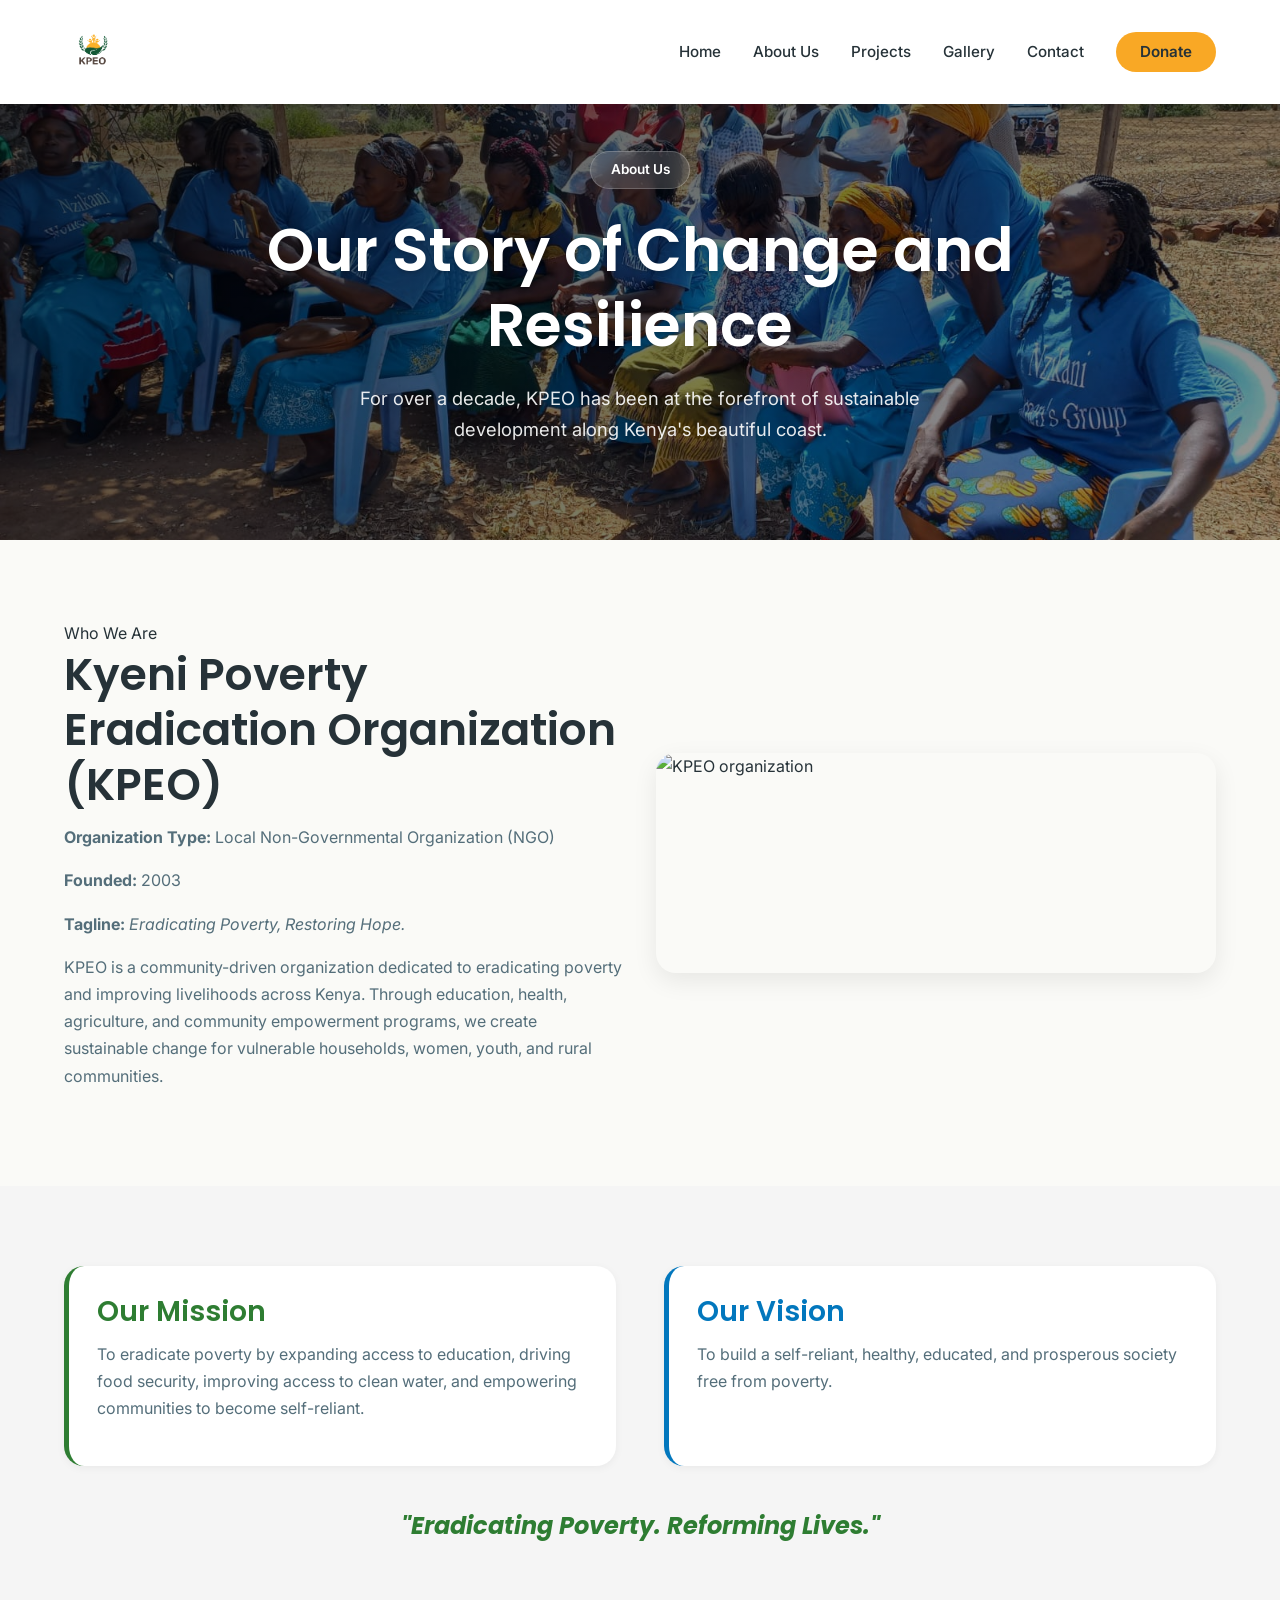
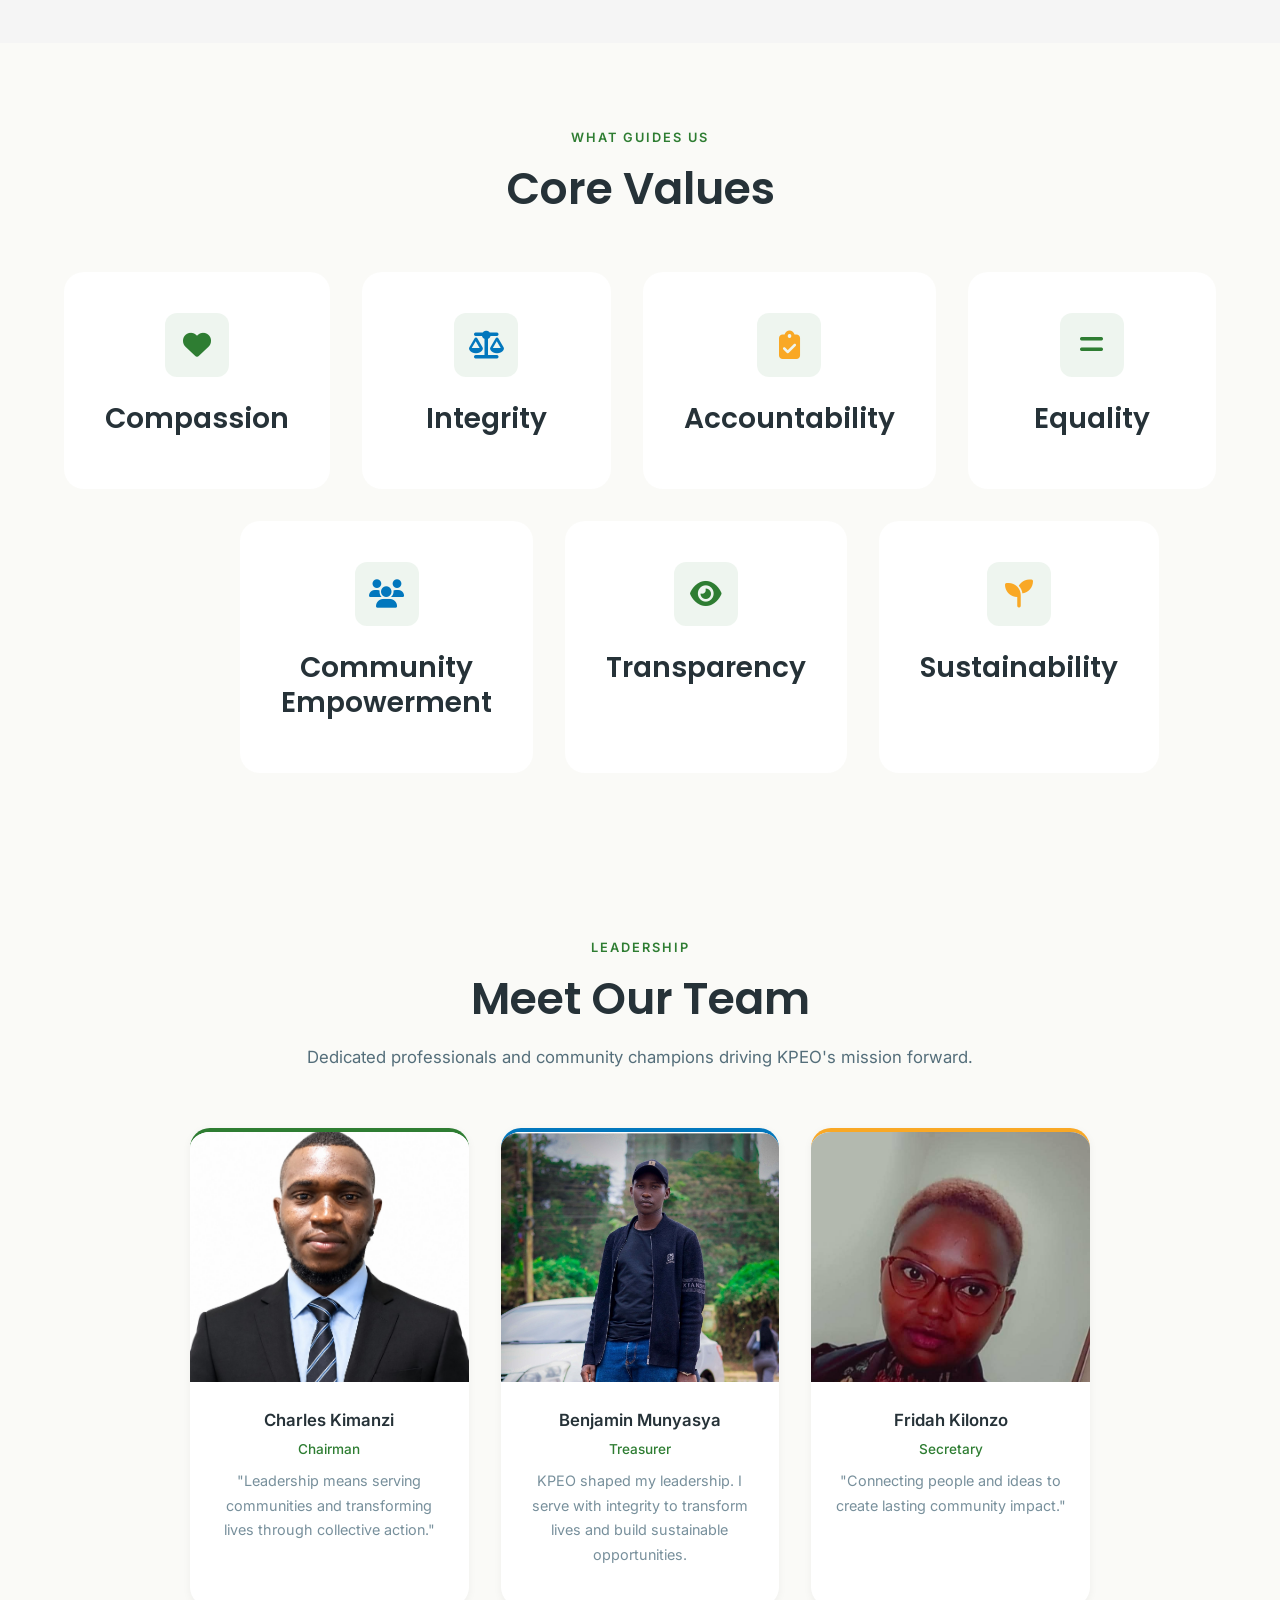
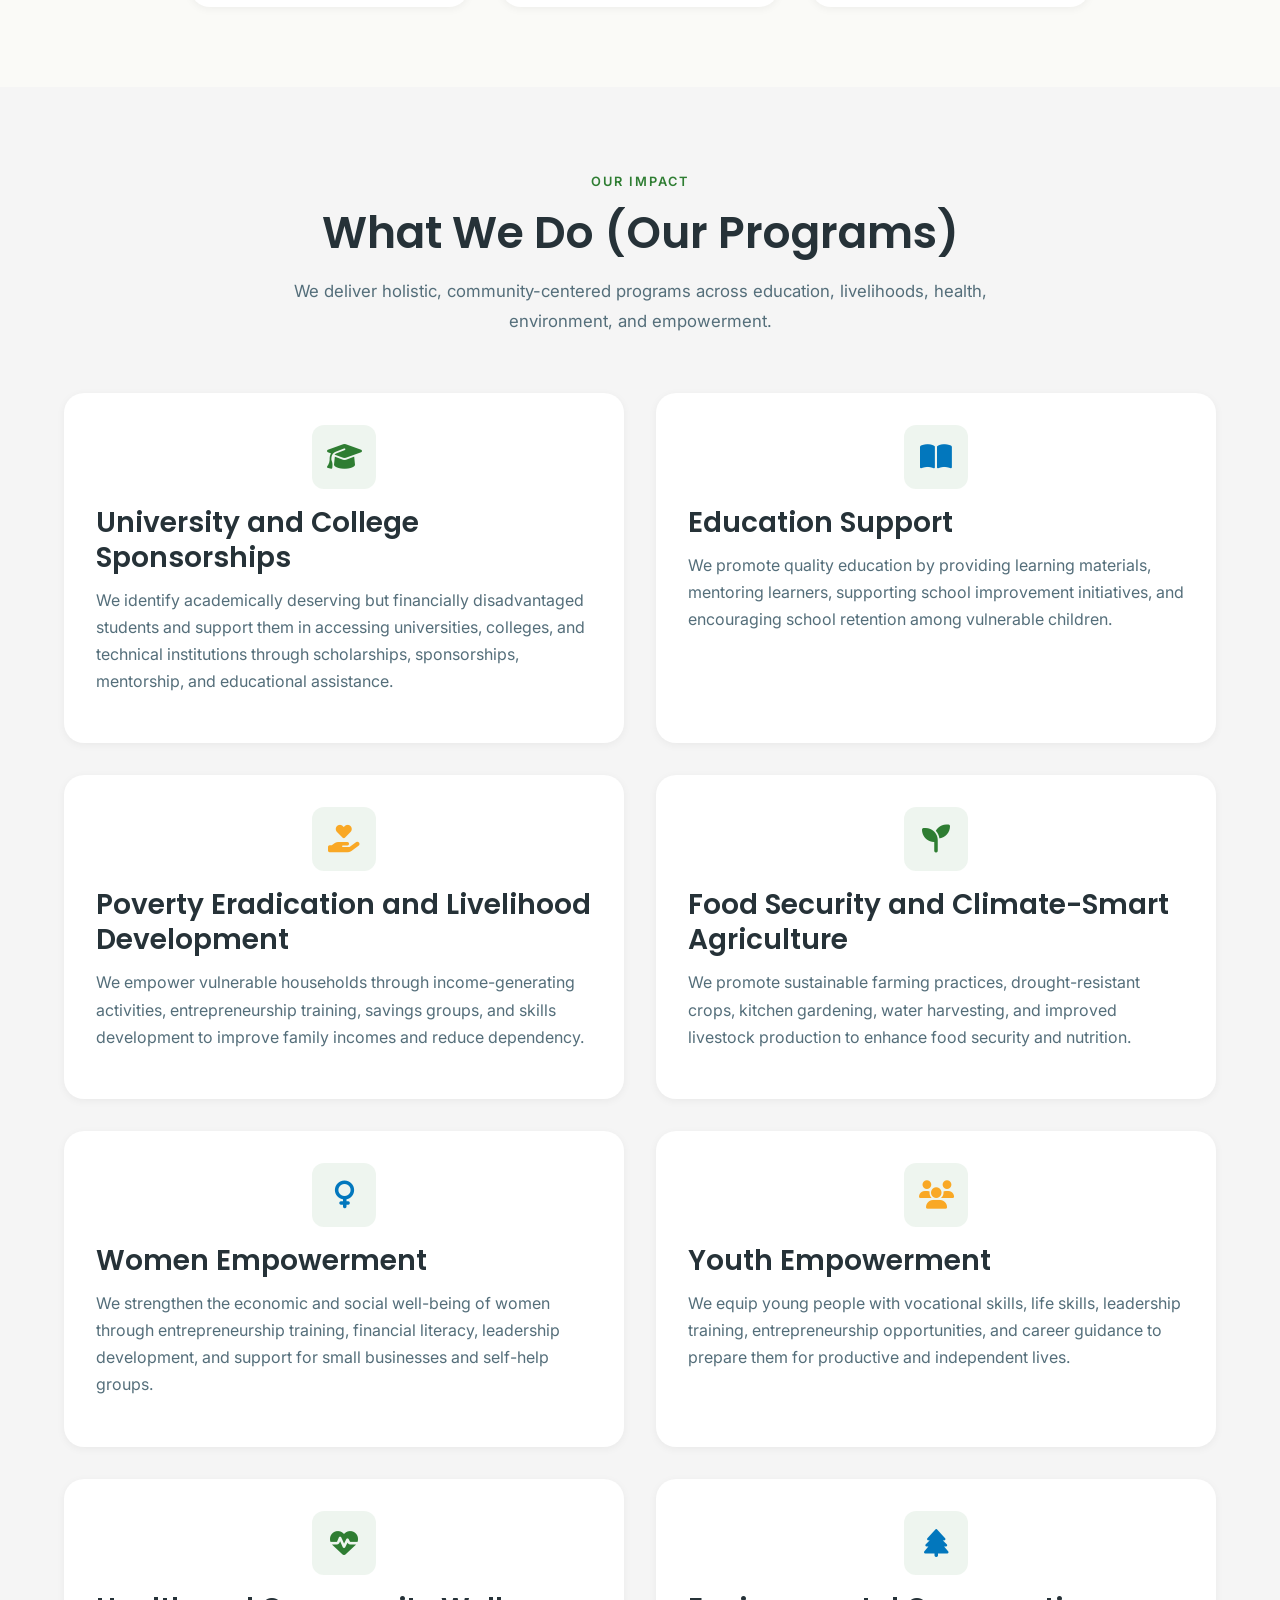
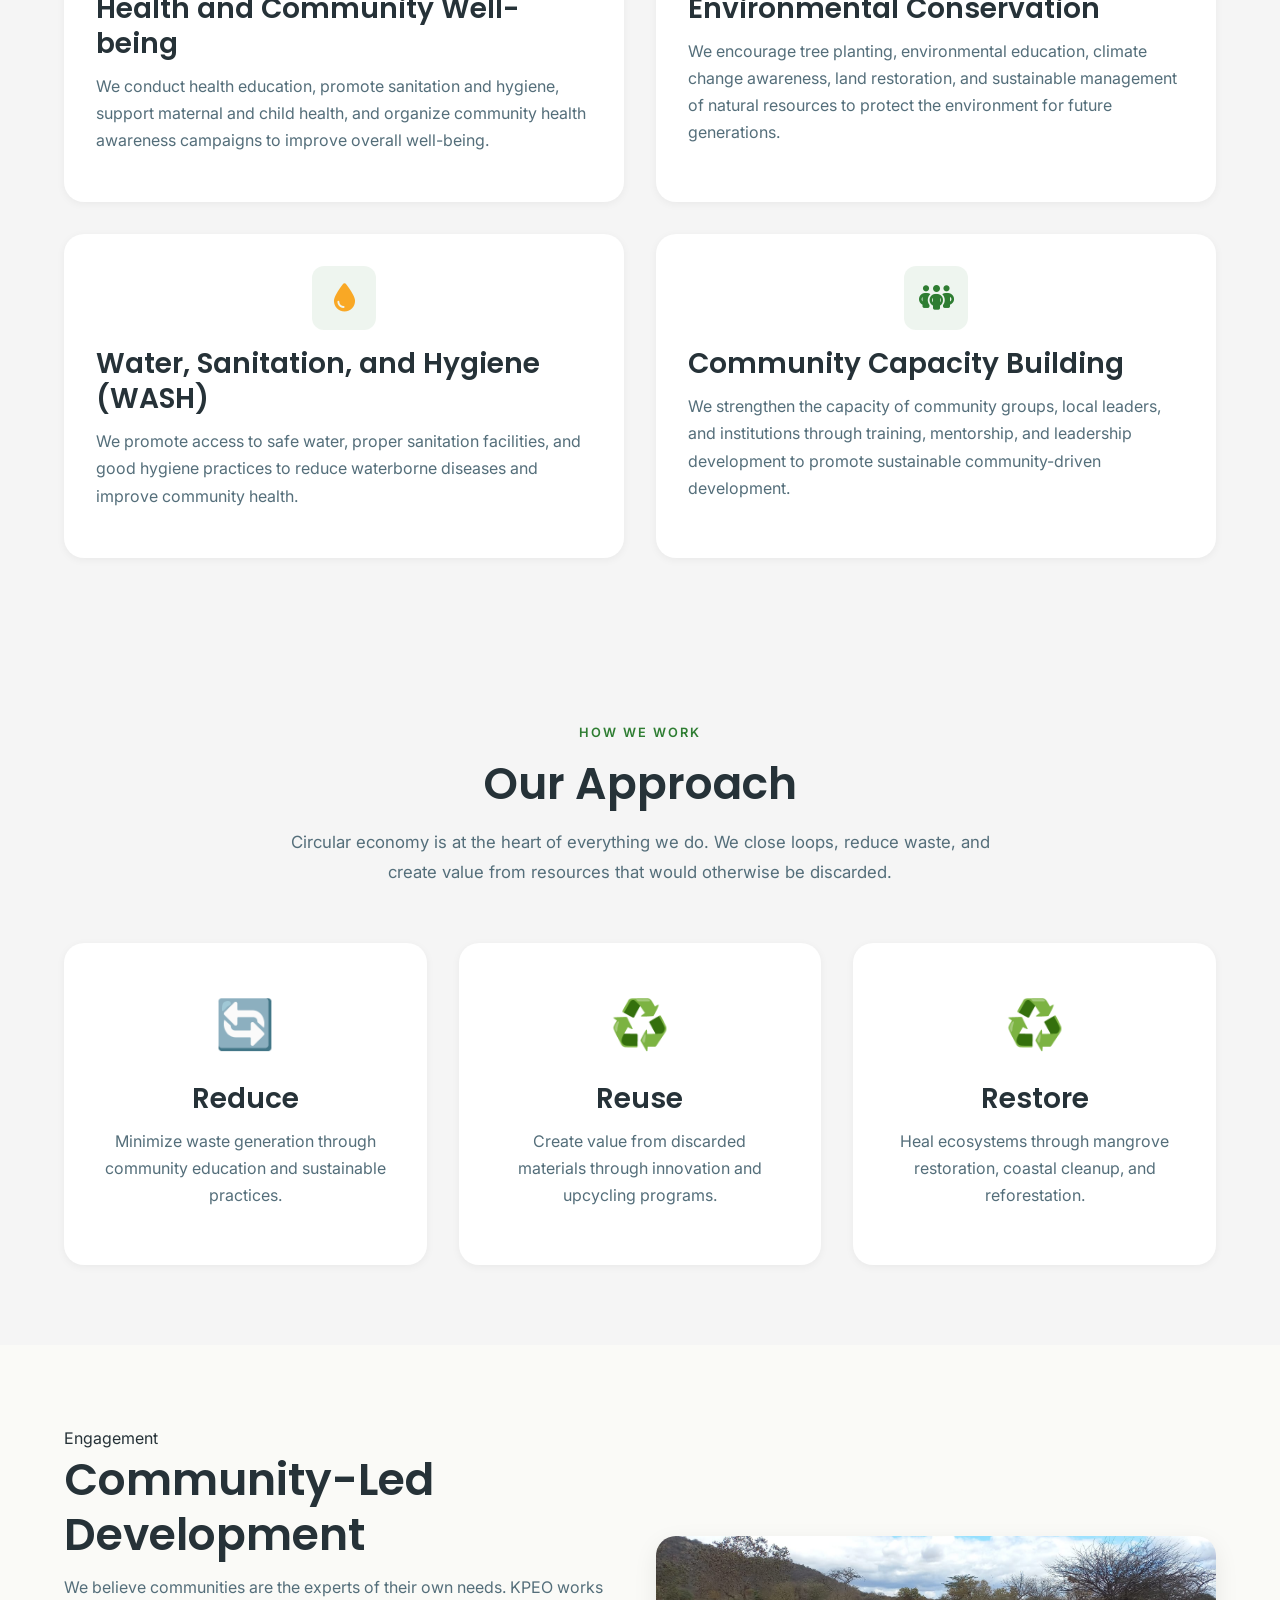
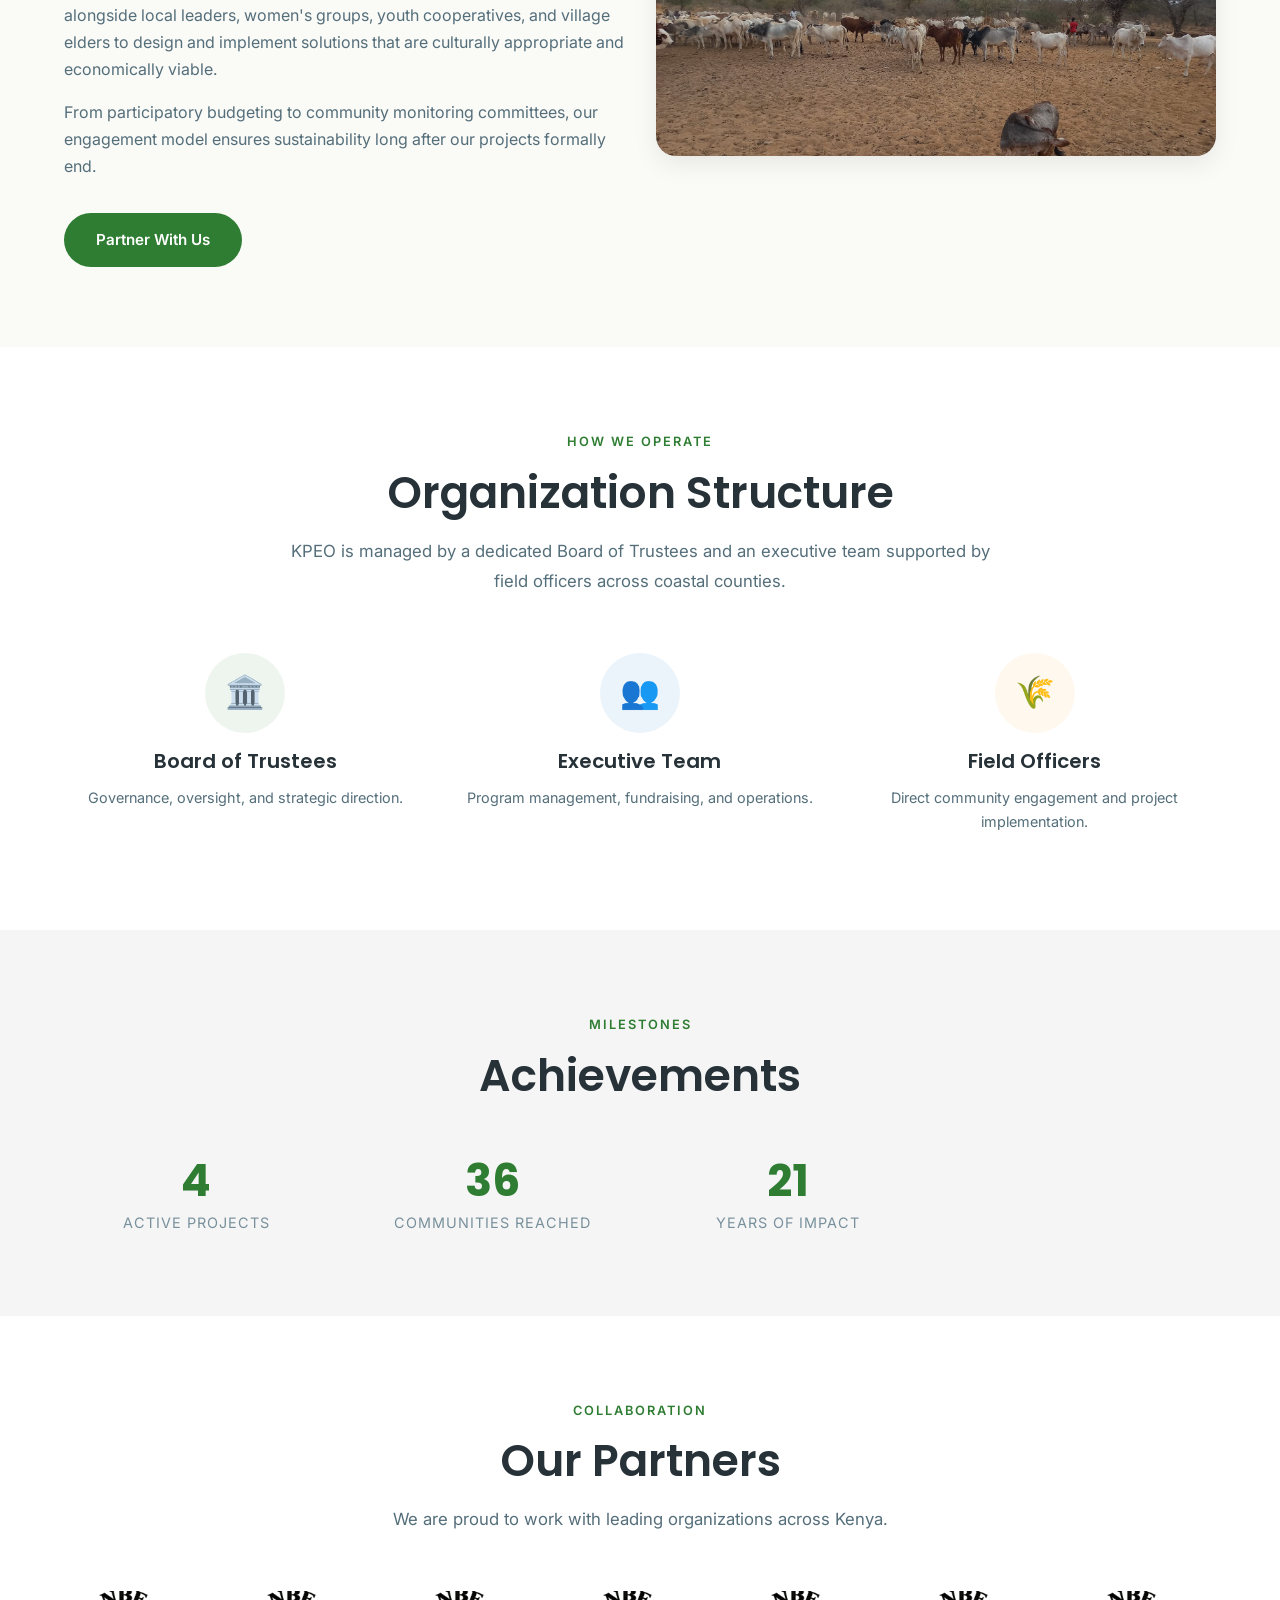
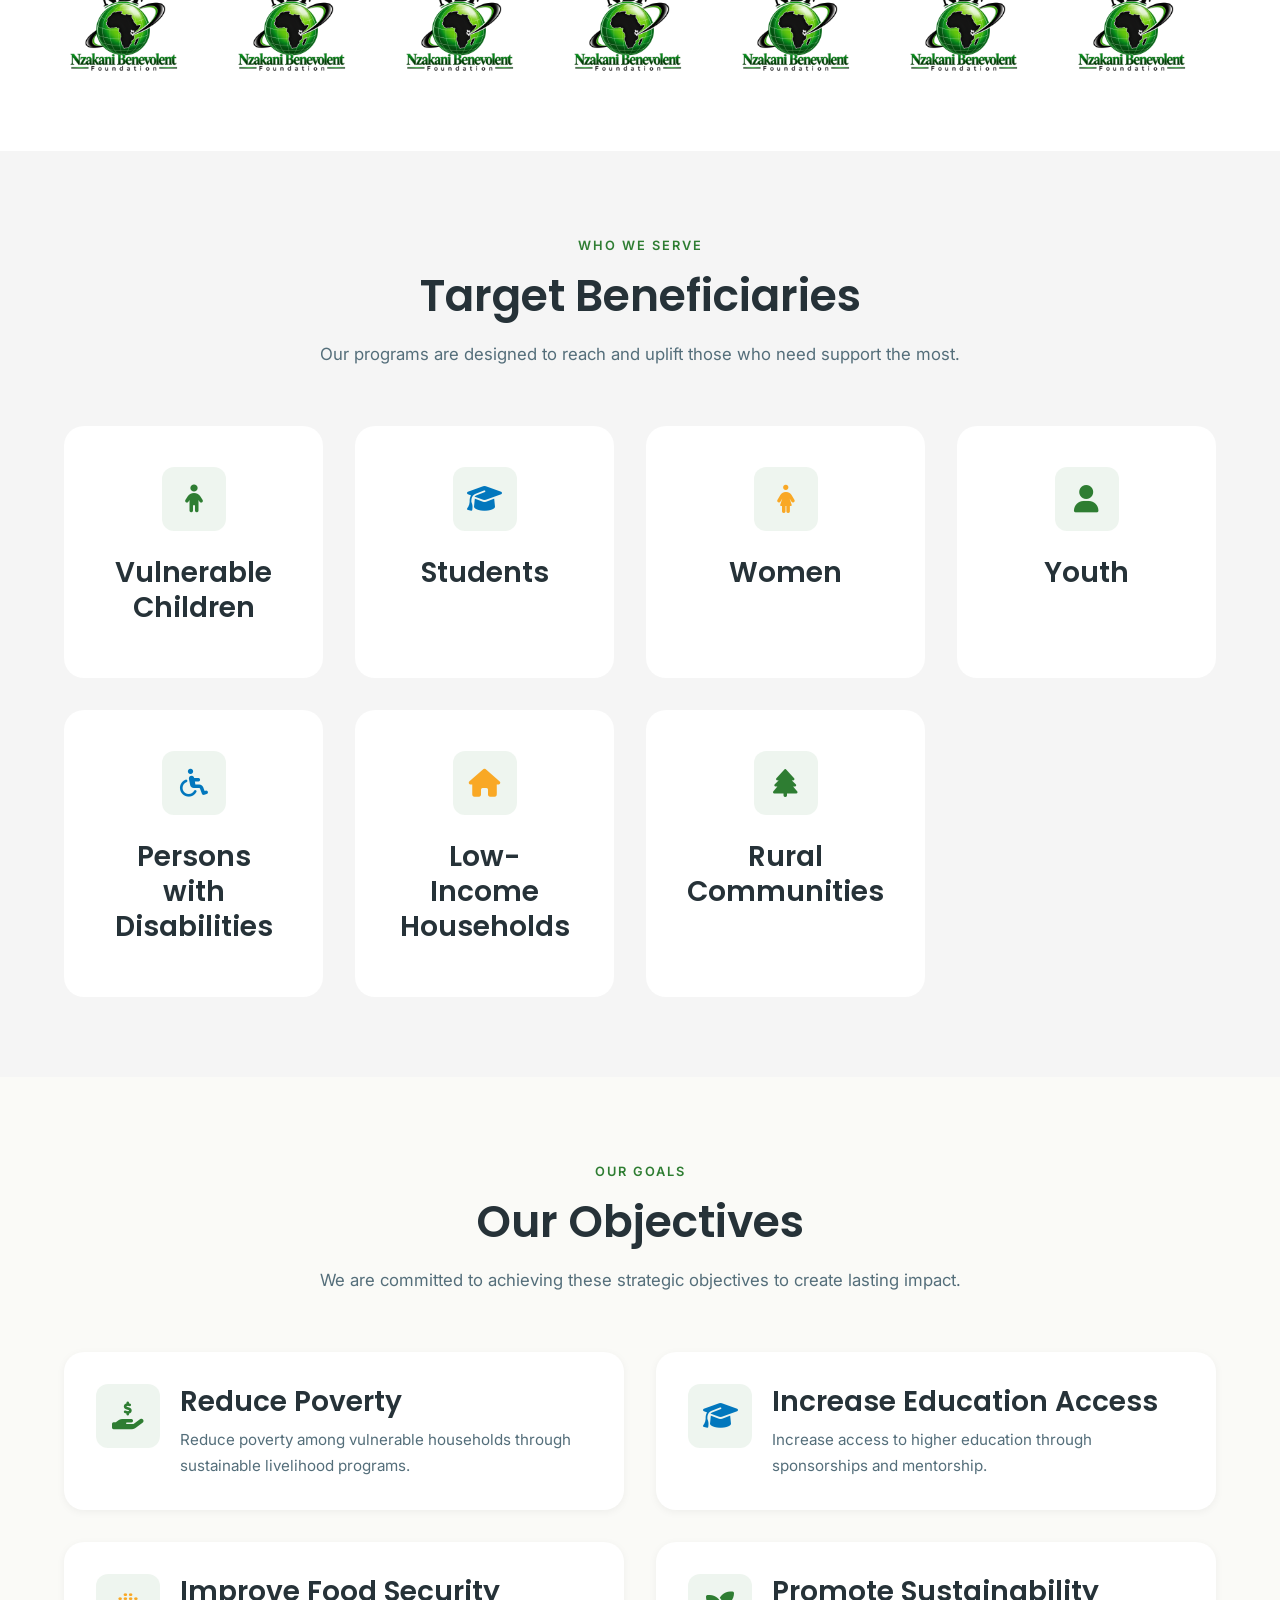
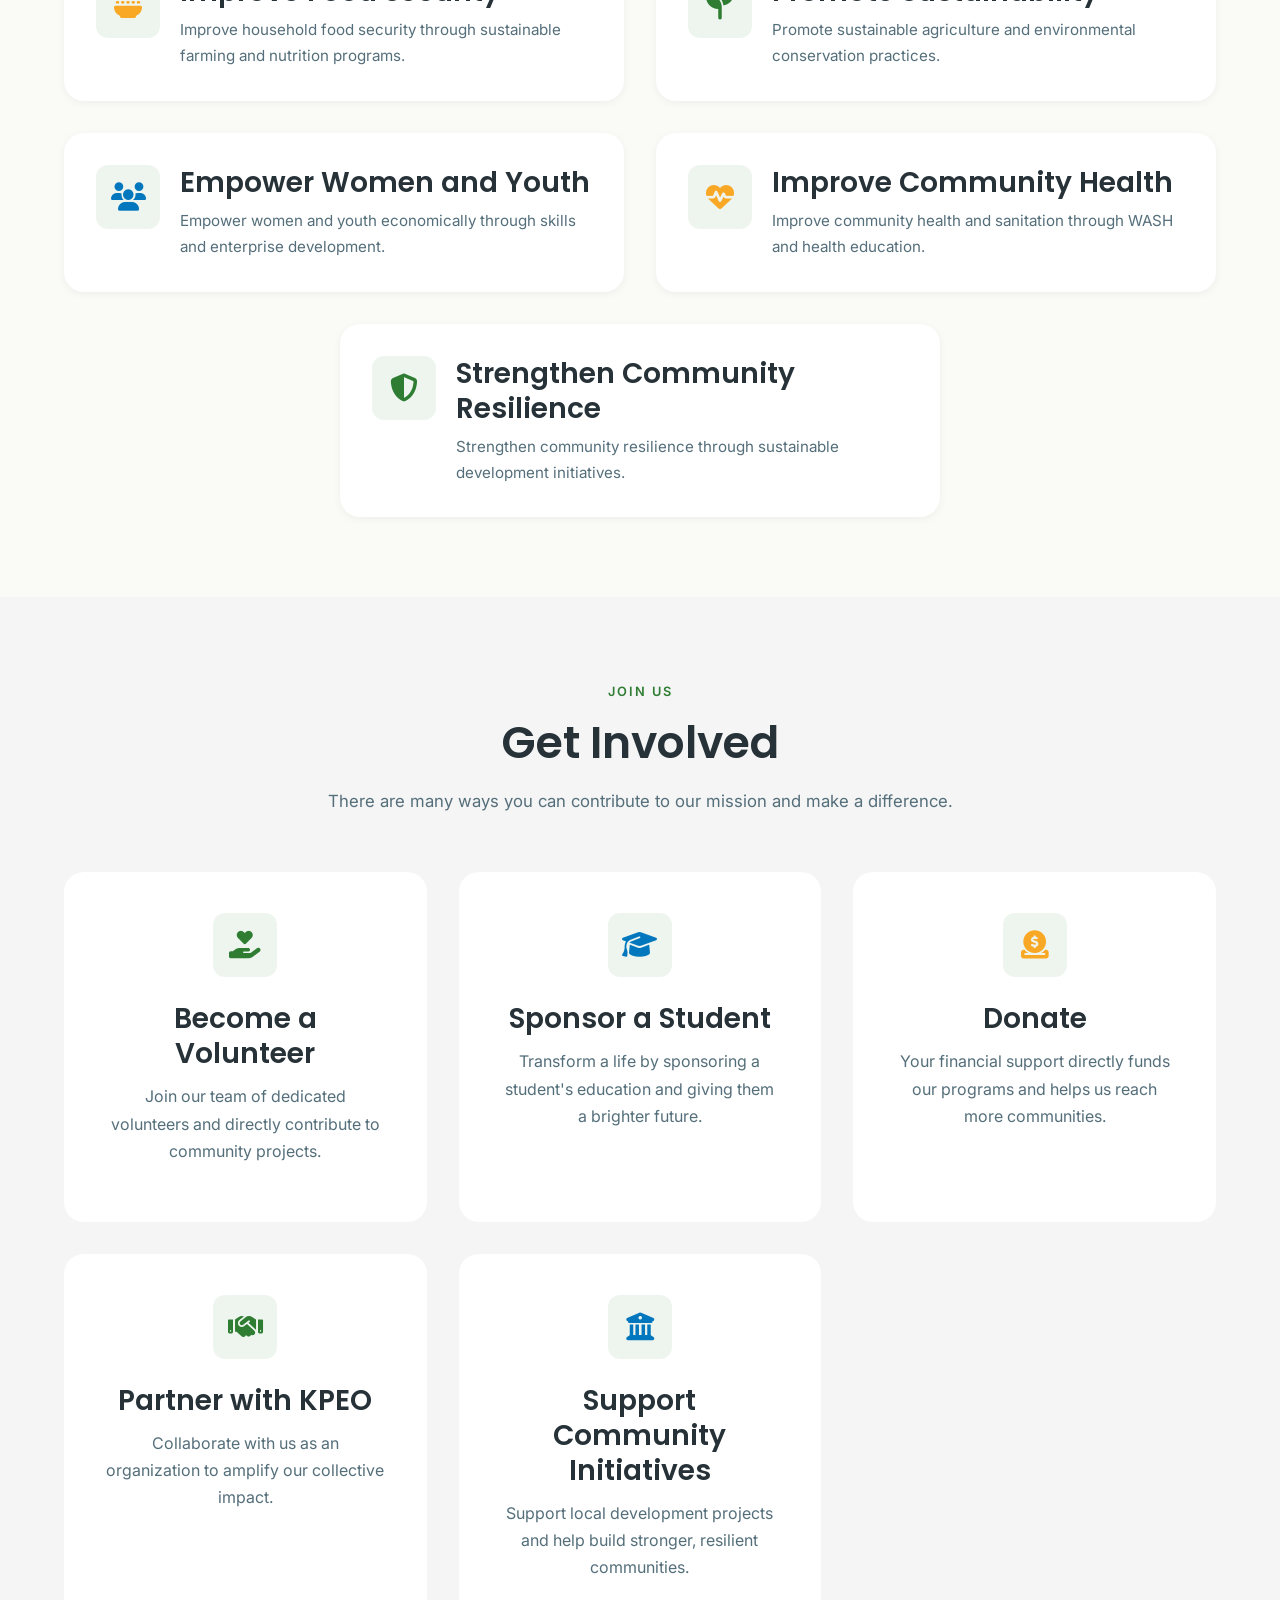
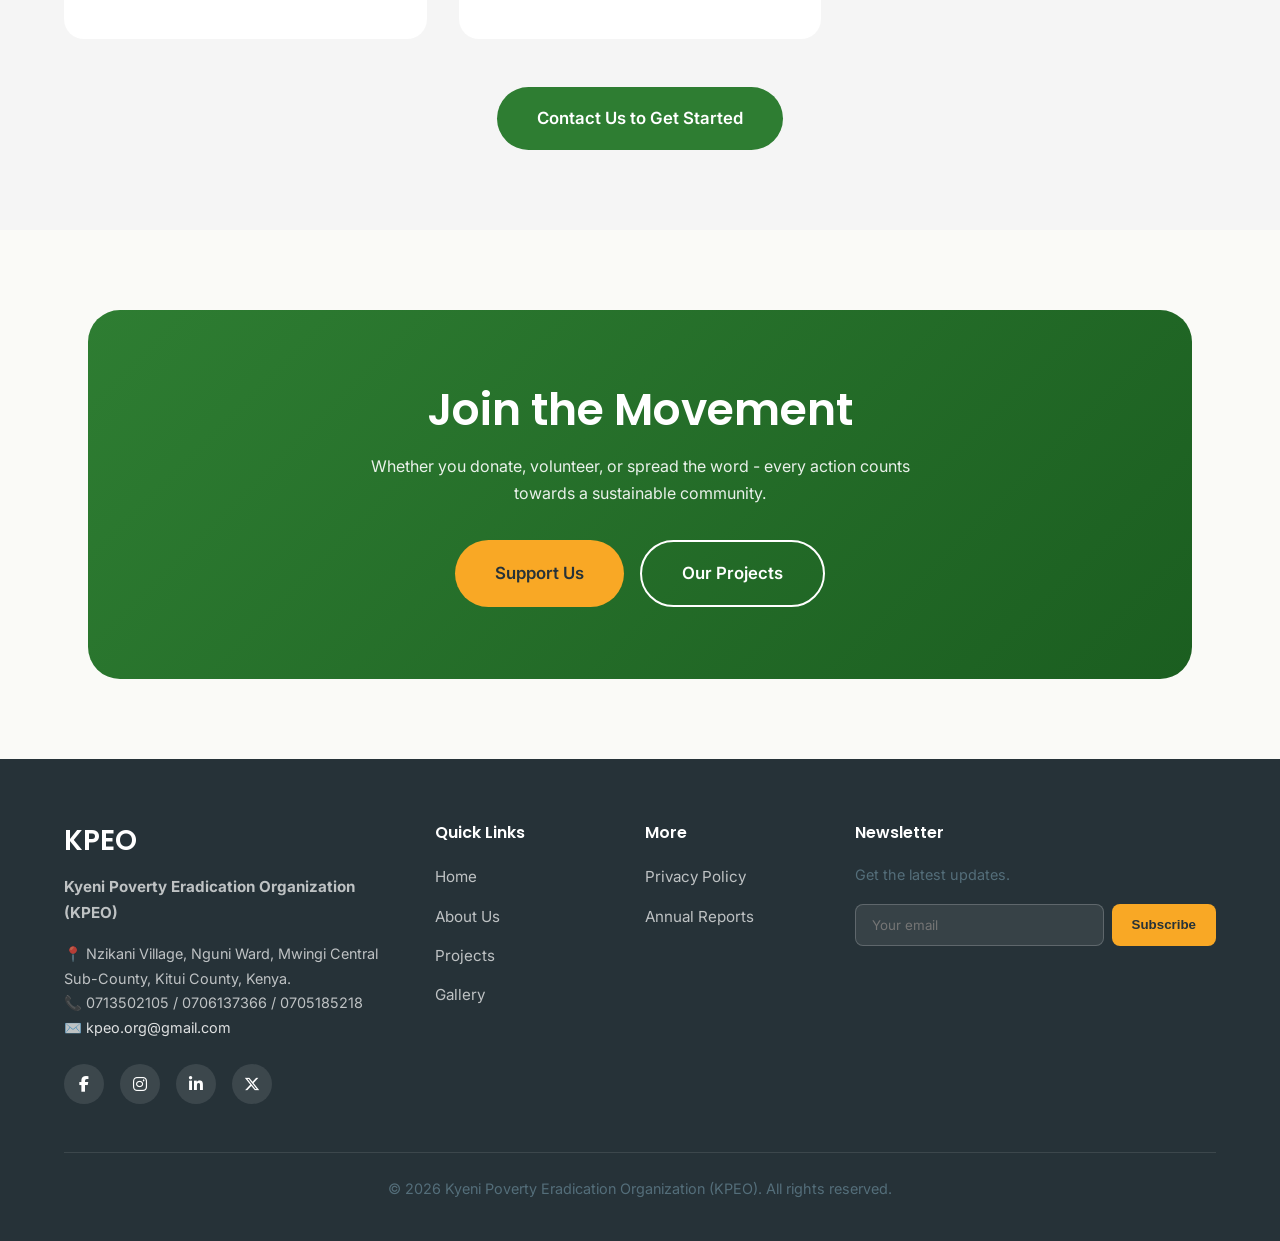
==== about.html @ afc3bbda "Update SEO domain from kpeo.org to kpeo.co.ke" ====
<!DOCTYPE html>
<html lang="en">
<head>
  <meta charset="UTF-8">
  <meta name="viewport" content="width=device-width, initial-scale=1.0">
  <meta name="description" content="Learn about Kyeni Poverty Eradication Organization (KPEO) - our mission to eradicate poverty through education, food security, clean water, and community empowerment. Our vision, core values, and impact.">
  <meta name="keywords" content="KPEO, Kyeni Poverty Eradication Organization, Kenya, Kitui, NGO, Community Development, Education, Poverty Eradication, Environmental Conservation">
  <link rel="canonical" href="https://kpeo.co.ke/about.html">
  <meta property="og:title" content="About Us | Kyeni Poverty Eradication Organization">
  <meta property="og:description" content="Learn about KPEO's mission to eradicate poverty through education, food security, clean water, and community empowerment in Kenya.">
  <meta property="og:image" content="https://kpeo.co.ke/images/kpeo-01.png">
  <meta property="og:type" content="website">
  <meta property="og:url" content="https://kpeo.co.ke/about.html">
  <meta name="twitter:card" content="summary_large_image">
  <meta name="twitter:title" content="About Us | Kyeni Poverty Eradication Organization">
  <meta name="twitter:description" content="Learn about KPEO's mission to eradicate poverty through education, food security, clean water, and community empowerment in Kenya.">
  <meta name="twitter:image" content="https://kpeo.co.ke/images/kpeo-01.png">
  <title>About Us | Kyeni Poverty Eradication Organization</title>
  <link rel="preconnect" href="https://fonts.googleapis.com">
  <link rel="preconnect" href="https://fonts.gstatic.com" crossorigin>
  <link href="https://fonts.googleapis.com/css2?family=Inter:wght@400;500;600;700&family=Poppins:wght@600;700;800&display=swap" rel="stylesheet">
  <link rel="preconnect" href="https://cdnjs.cloudflare.com">
  <link rel="stylesheet" href="https://cdnjs.cloudflare.com/ajax/libs/font-awesome/6.5.1/css/all.min.css">
  <link rel="stylesheet" href="css/style.css">
  <link rel="stylesheet" href="css/responsive.css">
  <link rel="stylesheet" href="css/animations.css">
  <link rel="sitemap" type="application/xml" title="Sitemap" href="/sitemap.xml">
  <script type="application/ld+json">
  {
    "@context": "https://schema.org",
    "@type": "Organization",
    "name": "Kyeni Poverty Eradication Organization",
    "alternateName": "KPEO",
    "url": "https://kpeo.co.ke",
    "logo": "https://kpeo.co.ke/images/kpeo-01.png",
    "address": {
      "@type": "PostalAddress",
      "streetAddress": "Nzikani Village, Nguni Ward",
      "addressLocality": "Mwingi Central Sub-County",
      "addressRegion": "Kitui County",
      "addressCountry": "Kenya"
    },
    "contactPoint": {
      "@type": "ContactPoint",
      "telephone": "+254-713-502-105",
      "contactType": "customer service"
    },
    "sameAs": [
      "https://www.facebook.com/KPEO.Kenya",
      "https://www.instagram.com/kpeo_kenya",
      "https://www.linkedin.com/company/kpeo",
      "https://twitter.com/kpeo_ke"
    ]
  }
  </script>
</head>
<body>
  <div class="loading-screen" aria-hidden="true">
    <div class="loader"></div>
  </div>

  <nav class="navbar" role="navigation" aria-label="Main Navigation">
    <div class="nav-container">
      <a href="index.html" class="nav-logo" aria-label="KPEO Home">
        <img src="images/kpeo-01.png" alt="KPEO Logo" class="nav-logo-img">
      </a>
      <ul class="nav-links">
        <li><a href="index.html">Home</a></li>
        <li><a href="about.html" class="active">About Us</a></li>
        <li><a href="projects.html">Projects</a></li>
        <li><a href="gallery.html">Gallery</a></li>
        <li><a href="contact.html">Contact</a></li>
        <li><a href="index.html#donate" class="nav-donate mpesa-trigger">Donate</a></li>
      </ul>
      <div class="mobile-menu-btn" aria-label="Toggle Menu" aria-expanded="false">
        <span></span>
        <span></span>
        <span></span>
      </div>
    </div>
    <div class="mobile-menu" aria-hidden="true">
      <a href="index.html">Home</a>
      <a href="about.html">About Us</a>
      <a href="projects.html">Projects</a>
      <a href="gallery.html">Gallery</a>
      <a href="contact.html">Contact</a>
      <a href="index.html#donate" class="btn btn-primary mpesa-trigger">Donate Now</a>
    </div>
  </nav>

  <!-- Hero Banner -->
  <header class="hero" style="min-height: 60vh;">
    <img src="images/gallery/WhatsApp Image 2026-08-04 at 17.42.09.jpeg" alt="KPEO team and community members working together to eradicate poverty" class="hero-background" loading="eager">
    <div class="hero-overlay" style="background: linear-gradient(135deg, rgba(0,0,0,0.7) 0%, rgba(0,0,0,0.4) 100%);"></div>
    <div class="hero-content">
      <span class="hero-badge">About Us</span>
      <h1>Our Story of Change and Resilience</h1>
      <p>For over a decade, KPEO has been at the forefront of sustainable development along Kenya's beautiful coast.</p>
    </div>
  </header>

  <main>
    <!-- Our Story -->
    <section class="section">
      <div class="container">
        <div class="grid grid-2" style="align-items: center;">
          <div class="animate-fade-left">
            <span class="subtitle">Who We Are</span>
            <h2>Kyeni Poverty Eradication Organization (KPEO)</h2>
            <p><strong>Organization Type:</strong> Local Non-Governmental Organization (NGO)</p>
            <p><strong>Founded:</strong> 2003</p>
            <p><strong>Tagline:</strong> <em>Eradicating Poverty, Restoring Hope.</em></p>
            <p>KPEO is a community-driven organization dedicated to eradicating poverty and improving livelihoods across Kenya. Through education, health, agriculture, and community empowerment programs, we create sustainable change for vulnerable households, women, youth, and rural communities.</p>
          </div>
          <div class="animate-fade-right">
            <img src="https://picsum.photos/seed/pcea-story/800/600" alt="KPEO organization" class="card-image" style="border-radius: var(--radius-lg); box-shadow: var(--shadow-md);">
          </div>
        </div>
      </div>
    </section>

    <!-- Mission & Vision -->
    <section class="section bg-light">
      <div class="container">
        <div class="grid grid-2" style="gap: 3rem;">
          <div class="card animate-fade-left" style="border-left: 5px solid var(--primary-green);">
            <div class="card-body">
              <h3 style="color: var(--primary-green); margin-bottom: 0.75rem;">Our Mission</h3>
              <p>To eradicate poverty by expanding access to education, driving food security, improving access to clean water, and empowering communities to become self-reliant.</p>
            </div>
          </div>
          <div class="card animate-fade-right" style="border-left: 5px solid var(--ocean-blue);">
            <div class="card-body">
              <h3 style="color: var(--ocean-blue); margin-bottom: 0.75rem;">Our Vision</h3>
              <p>To build a self-reliant, healthy, educated, and prosperous society free from poverty.</p>
            </div>
          </div>
        </div>
        <!-- Tagline -->
        <div class="text-center animate-fade-up" style="margin-top: 2.5rem;">
          <p style="font-family: var(--font-heading); font-size: 1.5rem; font-weight: 700; color: var(--primary-green); font-style: italic;">"Eradicating Poverty. Reforming Lives."</p>
        </div>
      </div>
    </section>

    <!-- Core Values -->
    <section class="section">
      <div class="container">
        <div class="section-header animate-fade-up">
          <span class="subtitle">What Guides Us</span>
          <h2>Core Values</h2>
        </div>
        <div class="grid grid-4">
          <div class="feature-card animate-fade-up">
            <div class="feature-icon" aria-hidden="true"><i class="fa-solid fa-heart" style="color: var(--primary-green);"></i></div>
            <h3>Compassion</h3>
          </div>
          <div class="feature-card animate-fade-up delay-1">
            <div class="feature-icon" aria-hidden="true"><i class="fa-solid fa-scale-balanced" style="color: var(--ocean-blue);"></i></div>
            <h3>Integrity</h3>
          </div>
          <div class="feature-card animate-fade-up delay-2">
            <div class="feature-icon" aria-hidden="true"><i class="fa-solid fa-clipboard-check" style="color: var(--accent-orange);"></i></div>
            <h3>Accountability</h3>
          </div>
          <div class="feature-card animate-fade-up delay-3">
            <div class="feature-icon" aria-hidden="true"><i class="fa-solid fa-equals" style="color: var(--primary-green);"></i></div>
            <h3>Equality</h3>
          </div>
        </div>
        <div class="grid grid-3" style="max-width: 800px; margin: 2rem auto 0;">
          <div class="feature-card text-center animate-fade-up">
            <div class="feature-icon" aria-hidden="true"><i class="fa-solid fa-users" style="color: var(--ocean-blue);"></i></div>
            <h3>Community Empowerment</h3>
          </div>
          <div class="feature-card text-center animate-fade-up delay-1">
            <div class="feature-icon" aria-hidden="true"><i class="fa-solid fa-eye" style="color: var(--primary-green);"></i></div>
            <h3>Transparency</h3>
          </div>
          <div class="feature-card text-center animate-fade-up delay-2">
            <div class="feature-icon" aria-hidden="true"><i class="fa-solid fa-seedling" style="color: var(--accent-orange);"></i></div>
            <h3>Sustainability</h3>
          </div>
        </div>
      </div>
    </section>

    <!-- Meet Our Team -->
    <section class="section">
      <div class="container">
        <div class="section-header animate-fade-up">
          <span class="subtitle">Leadership</span>
          <h2>Meet Our Team</h2>
          <p>Dedicated professionals and community champions driving KPEO's mission forward.</p>
        </div>
        <div class="grid grid-3" style="max-width: 900px; margin: 1rem auto 0;">
          <div class="team-card animate-fade-up">
            <img src="images/team/charles.jpeg" alt="Charles Kimanzi" loading="lazy">
            <div class="team-card-body">
              <div class="team-card-name">Charles Kimanzi</div>
              <div class="team-card-role">Chairman</div>
               <p style="font-size: 0.9rem; color: #78909C;">"Leadership means serving communities and transforming lives through collective action."</p>
            </div>
          </div>
          <div class="team-card animate-fade-up delay-1">
            <img src="images/team/munyasya.jpeg" alt="Benjamin Munyasya" loading="lazy">
            <div class="team-card-body">
              <div class="team-card-name">Benjamin Munyasya</div>
              <div class="team-card-role">Treasurer</div>
               <p style="font-size: 0.9rem; color: #78909C;">KPEO shaped my leadership. I serve with integrity to transform lives and build sustainable opportunities.</p>
            </div>
          </div>
          <div class="team-card animate-fade-up delay-2">
            <img src="images/team/fridah.jpeg" alt="Fridah Kilonzo" loading="lazy">
            <div class="team-card-body">
              <div class="team-card-name">Fridah Kilonzo</div>
              <div class="team-card-role">Secretary</div>
               <p style="font-size: 0.9rem; color: #78909C;">"Connecting people and ideas to create lasting community impact."</p>
            </div>
          </div>
        </div>
      </div>
    </section>
 
    <!-- What We Do (Our Programs) -->
    <section class="section bg-light">
      <div class="container">
        <div class="section-header animate-fade-up">
          <span class="subtitle">Our Impact</span>
          <h2>What We Do (Our Programs)</h2>
          <p>We deliver holistic, community-centered programs across education, livelihoods, health, environment, and empowerment.</p>
        </div>
        <div class="grid grid-2" style="gap: 2rem;">
          <div class="card animate-fade-left" style="padding: 2rem;">
            <div class="feature-icon" aria-hidden="true" style="margin-bottom: 1rem;"><i class="fa-solid fa-graduation-cap" style="color: var(--primary-green);"></i></div>
            <h3 style="margin-bottom: 0.75rem;">University and College Sponsorships</h3>
            <p>We identify academically deserving but financially disadvantaged students and support them in accessing universities, colleges, and technical institutions through scholarships, sponsorships, mentorship, and educational assistance.</p>
          </div>
          <div class="card animate-fade-right" style="padding: 2rem;">
            <div class="feature-icon" aria-hidden="true" style="margin-bottom: 1rem;"><i class="fa-solid fa-book-open" style="color: var(--ocean-blue);"></i></div>
            <h3 style="margin-bottom: 0.75rem;">Education Support</h3>
            <p>We promote quality education by providing learning materials, mentoring learners, supporting school improvement initiatives, and encouraging school retention among vulnerable children.</p>
          </div>
          <div class="card animate-fade-left" style="padding: 2rem;">
            <div class="feature-icon" aria-hidden="true" style="margin-bottom: 1rem;"><i class="fa-solid fa-hand-holding-heart" style="color: var(--accent-orange);"></i></div>
            <h3 style="margin-bottom: 0.75rem;">Poverty Eradication and Livelihood Development</h3>
            <p>We empower vulnerable households through income-generating activities, entrepreneurship training, savings groups, and skills development to improve family incomes and reduce dependency.</p>
          </div>
          <div class="card animate-fade-right" style="padding: 2rem;">
            <div class="feature-icon" aria-hidden="true" style="margin-bottom: 1rem;"><i class="fa-solid fa-seedling" style="color: var(--primary-green);"></i></div>
            <h3 style="margin-bottom: 0.75rem;">Food Security and Climate-Smart Agriculture</h3>
            <p>We promote sustainable farming practices, drought-resistant crops, kitchen gardening, water harvesting, and improved livestock production to enhance food security and nutrition.</p>
          </div>
          <div class="card animate-fade-left" style="padding: 2rem;">
            <div class="feature-icon" aria-hidden="true" style="margin-bottom: 1rem;"><i class="fa-solid fa-venus" style="color: var(--ocean-blue);"></i></div>
            <h3 style="margin-bottom: 0.75rem;">Women Empowerment</h3>
            <p>We strengthen the economic and social well-being of women through entrepreneurship training, financial literacy, leadership development, and support for small businesses and self-help groups.</p>
          </div>
          <div class="card animate-fade-right" style="padding: 2rem;">
            <div class="feature-icon" aria-hidden="true" style="margin-bottom: 1rem;"><i class="fa-solid fa-users" style="color: var(--accent-orange);"></i></div>
            <h3 style="margin-bottom: 0.75rem;">Youth Empowerment</h3>
            <p>We equip young people with vocational skills, life skills, leadership training, entrepreneurship opportunities, and career guidance to prepare them for productive and independent lives.</p>
          </div>
          <div class="card animate-fade-left" style="padding: 2rem;">
            <div class="feature-icon" aria-hidden="true" style="margin-bottom: 1rem;"><i class="fa-solid fa-heart-pulse" style="color: var(--primary-green);"></i></div>
            <h3 style="margin-bottom: 0.75rem;">Health and Community Well-being</h3>
            <p>We conduct health education, promote sanitation and hygiene, support maternal and child health, and organize community health awareness campaigns to improve overall well-being.</p>
          </div>
          <div class="card animate-fade-right" style="padding: 2rem;">
            <div class="feature-icon" aria-hidden="true" style="margin-bottom: 1rem;"><i class="fa-solid fa-tree" style="color: var(--ocean-blue);"></i></div>
            <h3 style="margin-bottom: 0.75rem;">Environmental Conservation</h3>
            <p>We encourage tree planting, environmental education, climate change awareness, land restoration, and sustainable management of natural resources to protect the environment for future generations.</p>
          </div>
          <div class="card animate-fade-left" style="padding: 2rem;">
            <div class="feature-icon" aria-hidden="true" style="margin-bottom: 1rem;"><i class="fa-solid fa-droplet" style="color: var(--accent-orange);"></i></div>
            <h3 style="margin-bottom: 0.75rem;">Water, Sanitation, and Hygiene (WASH)</h3>
            <p>We promote access to safe water, proper sanitation facilities, and good hygiene practices to reduce waterborne diseases and improve community health.</p>
          </div>
          <div class="card animate-fade-right" style="padding: 2rem;">
            <div class="feature-icon" aria-hidden="true" style="margin-bottom: 1rem;"><i class="fa-solid fa-people-group" style="color: var(--primary-green);"></i></div>
            <h3 style="margin-bottom: 0.75rem;">Community Capacity Building</h3>
            <p>We strengthen the capacity of community groups, local leaders, and institutions through training, mentorship, and leadership development to promote sustainable community-driven development.</p>
          </div>
        </div>
      </div>
    </section>

    <!-- Our Approach -->
    <section class="section bg-light">
      <div class="container">
        <div class="section-header animate-fade-up">
          <span class="subtitle">How We Work</span>
          <h2>Our Approach</h2>
          <p>Circular economy is at the heart of everything we do. We close loops, reduce waste, and create value from resources that would otherwise be discarded.</p>
        </div>
        <div class="grid grid-3">
          <div class="card animate-fade-up" style="text-align: center; padding: 2.5rem;">
            <div style="font-size: 3rem; margin-bottom: 1rem;" aria-hidden="true">🔄</div>
            <h3>Reduce</h3>
            <p>Minimize waste generation through community education and sustainable practices.</p>
          </div>
          <div class="card animate-fade-up delay-1" style="text-align: center; padding: 2.5rem;">
            <div style="font-size: 3rem; margin-bottom: 1rem;" aria-hidden="true">♻️</div>
            <h3>Reuse</h3>
            <p>Create value from discarded materials through innovation and upcycling programs.</p>
          </div>
          <div class="card animate-fade-up delay-2" style="text-align: center; padding: 2.5rem;">
            <div style="font-size: 3rem; margin-bottom: 1rem;" aria-hidden="true">♻️</div>
            <h3>Restore</h3>
            <p>Heal ecosystems through mangrove restoration, coastal cleanup, and reforestation.</p>
          </div>
        </div>
      </div>
    </section>

    <!-- Community Engagement -->
    <section class="section">
      <div class="container">
        <div class="grid grid-2" style="align-items: center;">
          <div class="animate-fade-left">
            <span class="subtitle">Engagement</span>
            <h2>Community-Led Development</h2>
            <p>We believe communities are the experts of their own needs. KPEO works alongside local leaders, women's groups, youth cooperatives, and village elders to design and implement solutions that are culturally appropriate and economically viable.</p>
            <p>From participatory budgeting to community monitoring committees, our engagement model ensures sustainability long after our projects formally end.</p>
            <a href="contact.html" class="btn btn-primary" style="margin-top: 1rem;">Partner With Us</a>
          </div>
          <div class="animate-fade-right">
            <img src="images/projects/WhatsApp Image 2026-08-09 at 21.06.42.jpeg" alt="Community engagement" class="card-image" style="border-radius: var(--radius-lg); box-shadow: var(--shadow-md);">
          </div>
        </div>
      </div>
    </section>

    <!-- Organization Structure -->
    <section class="section bg-white">
      <div class="container">
        <div class="section-header animate-fade-up">
          <span class="subtitle">How We Operate</span>
          <h2>Organization Structure</h2>
          <p>KPEO is managed by a dedicated Board of Trustees and an executive team supported by field officers across coastal counties.</p>
        </div>
        <div class="grid grid-3" style="align-items: start;">
          <div class="text-center animate-fade-up">
            <div style="width: 80px; height: 80px; background: rgba(46,125,50,0.08); border-radius: 50%; display: flex; align-items: center; justify-content: center; margin: 0 auto 1rem; font-size: 2rem;" aria-hidden="true">🏛️</div>
            <h4>Board of Trustees</h4>
            <p style="font-size: 0.9rem;">Governance, oversight, and strategic direction.</p>
          </div>
          <div class="text-center animate-fade-up delay-1">
            <div style="width: 80px; height: 80px; background: rgba(2,119,189,0.08); border-radius: 50%; display: flex; align-items: center; justify-content: center; margin: 0 auto 1rem; font-size: 2rem;" aria-hidden="true">👥</div>
            <h4>Executive Team</h4>
            <p style="font-size: 0.9rem;">Program management, fundraising, and operations.</p>
          </div>
          <div class="text-center animate-fade-up delay-2">
            <div style="width: 80px; height: 80px; background: rgba(249,168,37,0.08); border-radius: 50%; display: flex; align-items: center; justify-content: center; margin: 0 auto 1rem; font-size: 2rem;" aria-hidden="true">🌾</div>
            <h4>Field Officers</h4>
            <p style="font-size: 0.9rem;">Direct community engagement and project implementation.</p>
          </div>
        </div>
      </div>
    </section>

    <!-- Achievements -->
    <section class="section bg-light">
      <div class="container">
        <div class="section-header animate-fade-up">
          <span class="subtitle">Milestones</span>
          <h2>Achievements</h2>
        </div>
        <div class="grid grid-4">
          <div class="stat-item text-center animate-fade-up delay-1">
            <div class="stat-number counter" data-target="5">0</div>
            <div class="stat-label">Active Projects</div>
          </div>
          <div class="stat-item text-center animate-fade-up delay-2">
            <div class="stat-number counter" data-target="38">0</div>
            <div class="stat-label">Communities Reached</div>
          </div>
          <div class="stat-item text-center animate-fade-up delay-3">
            <div class="stat-number counter" data-target="23">0</div>
            <div class="stat-label">Years of Impact</div>
          </div>
        </div>
      </div>
    </section>

    <!-- Partners -->
    <section class="section bg-white">
      <div class="container">
        <div class="section-header animate-fade-up">
          <span class="subtitle">Collaboration</span>
          <h2>Our Partners</h2>
          <p>We are proud to work with leading organizations across Kenya.</p>
        </div>
        <div class="partners-carousel-wrap">
          <div class="partners-carousel">
            <img src="images/nbf.png" alt="Nzikani Benevolent Foundation (NBF) logo" class="partner-logo nbf-logo" loading="lazy">
          <img src="images/nbf.png" alt="Nzikani Benevolent Foundation (NBF) logo" class="partner-logo nbf-logo" loading="lazy">
            <img src="images/nbf.png" alt="Nzikani Benevolent Foundation (NBF) logo" class="partner-logo nbf-logo" loading="lazy">
            <img src="images/nbf.png" alt="Nzikani Benevolent Foundation (NBF) logo" class="partner-logo nbf-logo" loading="lazy">
            <img src="images/nbf.png" alt="Nzikani Benevolent Foundation (NBF) logo" class="partner-logo nbf-logo" loading="lazy">
            <img src="images/nbf.png" alt="Nzikani Benevolent Foundation (NBF) logo" class="partner-logo nbf-logo" loading="lazy">
            <img src="images/nbf.png" alt="Nzikani Benevolent Foundation (NBF) logo" class="partner-logo nbf-logo" loading="lazy">
            <img src="images/nbf.png" alt="Nzikani Benevolent Foundation (NBF) logo" class="partner-logo nbf-logo" loading="lazy">
          </div>
        </div>
      </div>
    </section>

    <!-- Target Beneficiaries -->
    <section class="section bg-light">
      <div class="container">
        <div class="section-header animate-fade-up">
          <span class="subtitle">Who We Serve</span>
          <h2>Target Beneficiaries</h2>
          <p>Our programs are designed to reach and uplift those who need support the most.</p>
        </div>
        <div class="grid grid-4">
          <div class="feature-card animate-fade-up">
            <div class="feature-icon" aria-hidden="true"><i class="fa-solid fa-child" style="color: var(--primary-green);"></i></div>
            <h3>Vulnerable Children</h3>
          </div>
          <div class="feature-card animate-fade-up delay-1">
            <div class="feature-icon" aria-hidden="true"><i class="fa-solid fa-graduation-cap" style="color: var(--ocean-blue);"></i></div>
            <h3>Students</h3>
          </div>
          <div class="feature-card animate-fade-up delay-2">
            <div class="feature-icon" aria-hidden="true"><i class="fa-solid fa-person-dress" style="color: var(--accent-orange);"></i></div>
            <h3>Women</h3>
          </div>
          <div class="feature-card animate-fade-up delay-3">
            <div class="feature-icon" aria-hidden="true"><i class="fa-solid fa-user" style="color: var(--primary-green);"></i></div>
            <h3>Youth</h3>
          </div>
          <div class="feature-card animate-fade-up">
            <div class="feature-icon" aria-hidden="true"><i class="fa-solid fa-wheelchair" style="color: var(--ocean-blue);"></i></div>
            <h3>Persons with Disabilities</h3>
          </div>
          <div class="feature-card animate-fade-up delay-1">
            <div class="feature-icon" aria-hidden="true"><i class="fa-solid fa-house" style="color: var(--accent-orange);"></i></div>
            <h3>Low-Income Households</h3>
          </div>
          <div class="feature-card animate-fade-up delay-2">
            <div class="feature-icon" aria-hidden="true"><i class="fa-solid fa-tree" style="color: var(--primary-green);"></i></div>
            <h3>Rural Communities</h3>
          </div>
        </div>
      </div>
    </section>

    <!-- Our Objectives -->
    <section class="section">
      <div class="container">
        <div class="section-header animate-fade-up">
          <span class="subtitle">Our Goals</span>
          <h2>Our Objectives</h2>
          <p>We are committed to achieving these strategic objectives to create lasting impact.</p>
        </div>
        <div class="grid grid-2" style="gap: 2rem;">
          <div class="card animate-fade-left" style="padding: 2rem; display: flex; align-items: flex-start; gap: 1.25rem;">
            <div class="feature-icon" aria-hidden="true" style="flex-shrink: 0;"><i class="fa-solid fa-hand-holding-dollar" style="color: var(--primary-green);"></i></div>
            <div>
              <h3 style="margin-bottom: 0.5rem;">Reduce Poverty</h3>
              <p style="margin-bottom: 0; font-size: 0.95rem;">Reduce poverty among vulnerable households through sustainable livelihood programs.</p>
            </div>
          </div>
          <div class="card animate-fade-right" style="padding: 2rem; display: flex; align-items: flex-start; gap: 1.25rem;">
            <div class="feature-icon" aria-hidden="true" style="flex-shrink: 0;"><i class="fa-solid fa-graduation-cap" style="color: var(--ocean-blue);"></i></div>
            <div>
              <h3 style="margin-bottom: 0.5rem;">Increase Education Access</h3>
              <p style="margin-bottom: 0; font-size: 0.95rem;">Increase access to higher education through sponsorships and mentorship.</p>
            </div>
          </div>
          <div class="card animate-fade-left" style="padding: 2rem; display: flex; align-items: flex-start; gap: 1.25rem;">
            <div class="feature-icon" aria-hidden="true" style="flex-shrink: 0;"><i class="fa-solid fa-bowl-rice" style="color: var(--accent-orange);"></i></div>
            <div>
              <h3 style="margin-bottom: 0.5rem;">Improve Food Security</h3>
              <p style="margin-bottom: 0; font-size: 0.95rem;">Improve household food security through sustainable farming and nutrition programs.</p>
            </div>
          </div>
          <div class="card animate-fade-right" style="padding: 2rem; display: flex; align-items: flex-start; gap: 1.25rem;">
            <div class="feature-icon" aria-hidden="true" style="flex-shrink: 0;"><i class="fa-solid fa-seedling" style="color: var(--primary-green);"></i></div>
            <div>
              <h3 style="margin-bottom: 0.5rem;">Promote Sustainability</h3>
              <p style="margin-bottom: 0; font-size: 0.95rem;">Promote sustainable agriculture and environmental conservation practices.</p>
            </div>
          </div>
          <div class="card animate-fade-left" style="padding: 2rem; display: flex; align-items: flex-start; gap: 1.25rem;">
            <div class="feature-icon" aria-hidden="true" style="flex-shrink: 0;"><i class="fa-solid fa-users" style="color: var(--ocean-blue);"></i></div>
            <div>
              <h3 style="margin-bottom: 0.5rem;">Empower Women and Youth</h3>
              <p style="margin-bottom: 0; font-size: 0.95rem;">Empower women and youth economically through skills and enterprise development.</p>
            </div>
          </div>
          <div class="card animate-fade-right" style="padding: 2rem; display: flex; align-items: flex-start; gap: 1.25rem;">
            <div class="feature-icon" aria-hidden="true" style="flex-shrink: 0;"><i class="fa-solid fa-heart-pulse" style="color: var(--accent-orange);"></i></div>
            <div>
              <h3 style="margin-bottom: 0.5rem;">Improve Community Health</h3>
              <p style="margin-bottom: 0; font-size: 0.95rem;">Improve community health and sanitation through WASH and health education.</p>
            </div>
          </div>
          <div class="card animate-fade-up" style="padding: 2rem; display: flex; align-items: flex-start; gap: 1.25rem; grid-column: 1 / -1; max-width: 600px; margin: 0 auto;">
            <div class="feature-icon" aria-hidden="true" style="flex-shrink: 0;"><i class="fa-solid fa-shield-halved" style="color: var(--primary-green);"></i></div>
            <div>
              <h3 style="margin-bottom: 0.5rem;">Strengthen Community Resilience</h3>
              <p style="margin-bottom: 0; font-size: 0.95rem;">Strengthen community resilience through sustainable development initiatives.</p>
            </div>
          </div>
        </div>
      </div>
    </section>

    <!-- Get Involved -->
    <section class="section bg-light">
      <div class="container">
        <div class="section-header animate-fade-up">
          <span class="subtitle">Join Us</span>
          <h2>Get Involved</h2>
          <p>There are many ways you can contribute to our mission and make a difference.</p>
        </div>
        <div class="grid grid-3">
          <div class="feature-card animate-fade-up">
            <div class="feature-icon" aria-hidden="true"><i class="fa-solid fa-hand-holding-heart" style="color: var(--primary-green);"></i></div>
            <h3>Become a Volunteer</h3>
            <p>Join our team of dedicated volunteers and directly contribute to community projects.</p>
          </div>
          <div class="feature-card animate-fade-up delay-1">
            <div class="feature-icon" aria-hidden="true"><i class="fa-solid fa-graduation-cap" style="color: var(--ocean-blue);"></i></div>
            <h3>Sponsor a Student</h3>
            <p>Transform a life by sponsoring a student's education and giving them a brighter future.</p>
          </div>
          <div class="feature-card animate-fade-up delay-2">
            <div class="feature-icon" aria-hidden="true"><i class="fa-solid fa-donate" style="color: var(--accent-orange);"></i></div>
            <h3>Donate</h3>
            <p>Your financial support directly funds our programs and helps us reach more communities.</p>
          </div>
          <div class="feature-card animate-fade-up delay-3">
            <div class="feature-icon" aria-hidden="true"><i class="fa-solid fa-handshake" style="color: var(--primary-green);"></i></div>
            <h3>Partner with KPEO</h3>
            <p>Collaborate with us as an organization to amplify our collective impact.</p>
          </div>
          <div class="feature-card animate-fade-up">
            <div class="feature-icon" aria-hidden="true"><i class="fa-solid fa-building-columns" style="color: var(--ocean-blue);"></i></div>
            <h3>Support Community Initiatives</h3>
            <p>Support local development projects and help build stronger, resilient communities.</p>
          </div>
        </div>
        <div class="text-center animate-fade-up" style="margin-top: 3rem;">
          <a href="contact.html" class="btn btn-primary btn-lg">Contact Us to Get Started</a>
        </div>
      </div>
    </section>

    <!-- CTA -->
    <section class="section">
      <div class="container">
        <div class="cta-section animate-fade-up">
          <h2>Join the Movement</h2>
          <p>Whether you donate, volunteer, or spread the word - every action counts towards a sustainable community.</p>
          <div class="hero-buttons">
            <a href="contact.html" class="btn btn-accent btn-lg">Support Us</a>
            <a href="projects.html" class="btn btn-secondary btn-lg">Our Projects</a>
          </div>
        </div>
      </div>
    </section>
  </main>

  <!-- Footer -->
    <footer class="footer">
      <div class="container">
        <div class="footer-grid">
          <div class="footer-brand">
            <h3>KPEO</h3>
             <p><strong>Kyeni Poverty Eradication Organization (KPEO)</strong></p>
             <p style="font-size: 0.9rem; margin-top: 0.75rem;">
               📍 Nzikani Village, Nguni Ward, Mwingi Central Sub-County, Kitui County, Kenya.<br>
               📞 0713502105 / 0706137366 / 0705185218<br>
               ✉️ <a href="mailto:kpeo.org@gmail.com" style="color: rgba(255,255,255,0.85);">kpeo.org@gmail.com</a>
             </p>
            <div class="footer-social">
              <a href="#" aria-label="Facebook" class="social-icon-btn"><i class="fa-brands fa-facebook-f"></i></a>
              <a href="#" aria-label="Instagram" class="social-icon-btn"><i class="fa-brands fa-instagram"></i></a>
              <a href="#" aria-label="LinkedIn" class="social-icon-btn"><i class="fa-brands fa-linkedin-in"></i></a>
              <a href="#" aria-label="Twitter" class="social-icon-btn"><i class="fa-brands fa-x-twitter"></i></a>
            </div>
          </div>
          <div class="footer-links">
            <h4>Quick Links</h4>
            <ul>
              <li><a href="index.html">Home</a></li>
              <li><a href="about.html">About Us</a></li>
              <li><a href="projects.html">Projects</a></li>
              <li><a href="gallery.html">Gallery</a></li>
            </ul>
          </div>
          <div class="footer-links">
            <h4>More</h4>
            <ul>
              <li><a href="#">Privacy Policy</a></li>
              <li><a href="#">Annual Reports</a></li>
            </ul>
          </div>
          <div class="footer-newsletter">
            <h4>Newsletter</h4>
            <p style="font-size:0.9rem;margin-bottom:1rem;">Get the latest updates.</p>
            <form class="newsletter-form">
              <input type="email" placeholder="Your email" aria-label="Email for newsletter" required>
              <button type="submit">Subscribe</button>
            </form>
          </div>
        </div>
        <div class="footer-bottom">
           <p>&copy; 2026 Kyeni Poverty Eradication Organization (KPEO). All rights reserved.</p>
        </div>
      </div>
    </footer>

    <button class="back-to-top" aria-label="Back to top" aria-hidden="true">
      <svg width="24" height="24" viewBox="0 0 24 24" fill="none" stroke="currentColor" stroke-width="2" stroke-linecap="round" stroke-linejoin="round"><path d="M18 15l-6-6-6 6"/></svg>
    </button>

    <div class="lightbox" aria-hidden="true">
      <button class="lightbox-close" aria-label="Close lightbox">&times;</button>
      <button class="lightbox-nav lightbox-prev" aria-label="Previous image">&#10094;</button>
      <button class="lightbox-nav lightbox-next" aria-label="Next image">&#10095;</button>
    <div class="lightbox-content"><img src="" alt=""></div>
  </div>

  <!-- M-Pesa Modal -->
  <div class="mpesa-modal-overlay" id="mpesaModal" aria-hidden="true">
    <div class="mpesa-modal" role="dialog" aria-modal="true" aria-labelledby="mpesaModalTitle">
      <button class="mpesa-modal-close" aria-label="Close modal">&times;</button>
      <img src="images/mpesa.png" alt="M-Pesa Logo" class="mpesa-logo">
      <h3 id="mpesaModalTitle">Donate via M-Pesa</h3>
      <p class="mpesa-till-label">Till Number</p>
      <p class="mpesa-till-number">4380149</p>
      <p class="mpesa-instructions">Go to <strong>Lipa na M-Pesa</strong> &rarr; <strong>Buy Goods</strong> &rarr; Enter Till Number above</p>
    </div>
  </div>

  <script src="js/script.js"></script>
    <script src="js/navigation.js"></script>
    <script src="js/counters.js"></script>
    <script src="js/animations.js"></script>
    <script src="js/contact.js"></script>
    <script src="js/gallery.js"></script>
  </body>
</html>
---- css/style.css ----
/* ============================================
   KPEO - MAIN STYLESHEET
   ============================================ */

/* CSS Custom Properties */
:root {
  --primary-green: #2E7D32;
  --ocean-blue: #0277BD;
  --accent-orange: #F9A825;
  --background: #FAFAF7;
  --white: #FFFFFF;
  --dark-text: #263238;
  --light-gray: #F5F5F5;
  --gray-300: #E0E0E0;
  --gray-700: #424242;
  --font-heading: 'Poppins', sans-serif;
  --font-body: 'Inter', sans-serif;
  --shadow-sm: 0 2px 8px rgba(0,0,0,0.05);
  --shadow-md: 0 8px 24px rgba(0,0,0,0.08);
  --shadow-lg: 0 16px 48px rgba(0,0,0,0.12);
  --radius-sm: 8px;
  --radius-md: 12px;
  --radius-lg: 20px;
  --radius-xl: 32px;
  --transition: 0.3s cubic-bezier(0.25, 0.46, 0.45, 0.94);
  --container-max: 1200px;
}

/* Reset & Base */
*, *::before, *::after {
  margin: 0;
  padding: 0;
  box-sizing: border-box;
}

html {
  scroll-behavior: smooth;
  font-size: 16px;
}

body {
  font-family: var(--font-body);
  color: var(--dark-text);
  background-color: var(--background);
  line-height: 1.7;
  overflow-x: hidden;
  -webkit-font-smoothing: antialiased;
  -moz-osx-font-smoothing: grayscale;
}

img {
  max-width: 100%;
  height: auto;
  display: block;
}

a {
  text-decoration: none;
  color: inherit;
  transition: color var(--transition);
}

ul {
  list-style: none;
}

/* Typography */
h1, h2, h3, h4, h5, h6 {
  font-family: var(--font-heading);
  font-weight: 600;
  line-height: 1.25;
  color: var(--dark-text);
  margin-bottom: 0.75rem;
}

h1 { font-size: clamp(2.25rem, 5vw, 3.75rem); }
h2 { font-size: clamp(1.75rem, 4vw, 2.75rem); }
h3 { font-size: clamp(1.25rem, 2.5vw, 1.75rem); }
h4 { font-size: 1.25rem; }
h5 { font-size: 1.1rem; }
h6 { font-size: 1rem; }

p {
  margin-bottom: 1rem;
  color: #546E7A;
}

/* Utilities */
.container {
  max-width: var(--container-max);
  margin: 0 auto;
  padding: 0 1.5rem;
}

.section {
  padding: 5rem 0;
}

.section-header {
  text-align: center;
  max-width: 700px;
  margin: 0 auto 3.5rem;
}

.section-header .subtitle {
  display: inline-block;
  text-transform: uppercase;
  letter-spacing: 2px;
  font-size: 0.8rem;
  font-weight: 600;
  color: var(--primary-green);
  margin-bottom: 0.75rem;
}

.section-header h2 {
  margin-bottom: 1rem;
}

.section-header p {
  font-size: 1.05rem;
  line-height: 1.8;
  margin-bottom: 0;
}

.bg-light { background-color: var(--light-gray); }
.bg-white { background-color: var(--white); }
.bg-green { background-color: var(--primary-green); }

.text-center { text-align: center; }
.text-white { color: var(--white); }
.text-green { color: var(--primary-green); }
.text-blue { color: var(--ocean-blue); }
.text-orange { color: var(--accent-orange); }

.flex { display: flex; }
.items-center { align-items: center; }
.justify-between { justify-content: space-between; }
.gap-1 { gap: 1rem; }
.gap-2 { gap: 2rem; }

.grid {
  display: grid;
  gap: 2rem;
}

.grid-2 { grid-template-columns: repeat(2, 1fr); }
.grid-3 { grid-template-columns: repeat(3, 1fr); }
.grid-4 { grid-template-columns: repeat(4, 1fr); }

/* Buttons */
.btn {
  display: inline-flex;
  align-items: center;
  justify-content: center;
  gap: 0.5rem;
  padding: 0.9rem 2rem;
  font-family: var(--font-body);
  font-size: 0.95rem;
  font-weight: 600;
  border-radius: 50px;
  border: none;
  cursor: pointer;
  transition: all var(--transition);
  position: relative;
  overflow: hidden;
}

.btn-primary {
  background-color: var(--primary-green);
  color: var(--white);
}

.btn-primary:hover {
  background-color: #1B5E20;
  transform: translateY(-2px);
  box-shadow: var(--shadow-md);
}

.btn-secondary {
  background-color: transparent;
  color: var(--white);
  border: 2px solid var(--white);
}

.btn-secondary:hover {
  background-color: var(--white);
  color: var(--dark-text);
  transform: translateY(-2px);
}

.btn-accent {
  background-color: var(--accent-orange);
  color: var(--dark-text);
}

.btn-accent:hover {
  background-color: #F57F17;
  transform: translateY(-2px);
  box-shadow: var(--shadow-md);
}

.btn-outline {
  background-color: transparent;
  color: var(--primary-green);
  border: 2px solid var(--primary-green);
}

.btn-outline:hover {
  background-color: var(--primary-green);
  color: var(--white);
}

.btn-sm {
  padding: 0.6rem 1.5rem;
  font-size: 0.85rem;
}

.btn-lg {
  padding: 1.1rem 2.5rem;
  font-size: 1.05rem;
}

/* Cards */
.card {
  background: var(--white);
  border-radius: var(--radius-lg);
  box-shadow: var(--shadow-sm);
  overflow: hidden;
  transition: all var(--transition);
}

.card:hover {
  transform: translateY(-8px);
  box-shadow: var(--shadow-lg);
}

.card-image {
  width: 100%;
  height: 220px;
  object-fit: cover;
}

.card-body {
  padding: 1.75rem;
}

.card-title {
  font-size: 1.2rem;
  font-weight: 600;
  margin-bottom: 0.75rem;
}

.card-text {
  font-size: 0.95rem;
  color: #546E7A;
  margin-bottom: 1.25rem;
}

.card-meta {
  display: flex;
  align-items: center;
  gap: 0.5rem;
  font-size: 0.85rem;
  color: #78909C;
  margin-bottom: 0.5rem;
}

/* Progress Bar */
.progress {
  width: 100%;
  height: 8px;
  background-color: var(--light-gray);
  border-radius: 10px;
  overflow: hidden;
  margin: 1rem 0;
}

.progress-bar {
  height: 100%;
  background-color: var(--primary-green);
  border-radius: 10px;
  transition: width 1s ease;
}

/* Navigation */
.navbar {
  position: fixed;
  top: 0;
  left: 0;
  width: 100%;
  z-index: 1000;
  padding: 0.75rem 0;
  background-color: var(--white);
  box-shadow: var(--shadow-sm);
  transition: all var(--transition);
}

.navbar.scrolled {
  padding: 0.6rem 0;
  box-shadow: var(--shadow-md);
}

.nav-container {
  max-width: var(--container-max);
  margin: 0 auto;
  padding: 0 1.5rem;
  display: flex;
  align-items: center;
  justify-content: space-between;
  gap: 2rem;
}

.nav-logo {
  display: flex;
  align-items: center;
  gap: 0.75rem;
  transition: all var(--transition);
  z-index: 1001;
}

.nav-logo-img {
  height: 80px;
  width: auto;
  object-fit: contain;
  flex-shrink: 0;
}

.navbar.scrolled .nav-logo-img {
  height: 64px;
}

.nav-links {
  display: flex;
  align-items: center;
  gap: 2rem;
  flex-shrink: 0;
}

.nav-links a {
  font-size: 0.95rem;
  font-weight: 500;
  color: var(--dark-text);
  transition: color var(--transition);
  position: relative;
}

.nav-links a::after {
  content: '';
  position: absolute;
  bottom: -4px;
  left: 0;
  width: 0;
  height: 2px;
  background-color: var(--accent-orange);
  transition: width var(--transition);
}

.nav-links a:hover::after,
.nav-links a.active::after {
  width: 100%;
}

.nav-links a:hover {
  color: var(--primary-green);
}

.nav-donate {
  padding: 0.65rem 1.5rem;
  background-color: var(--accent-orange);
  color: var(--dark-text) !important;
  border-radius: 50px;
  font-weight: 600 !important;
}

.nav-donate:hover {
  background-color: #F57F17;
  color: var(--dark-text) !important;
}

.nav-donate::after {
  display: none !important;
}

/* Mobile Menu Button */
.mobile-menu-btn {
  display: none;
  flex-direction: column;
  gap: 5px;
  cursor: pointer;
  z-index: 1001;
}

.mobile-menu-btn span {
  display: block;
  width: 24px;
  height: 2px;
  background-color: var(--dark-text);
  transition: all var(--transition);
}

.mobile-menu-btn.active span:nth-child(1) {
  transform: rotate(45deg) translate(5px, 5px);
}

.mobile-menu-btn.active span:nth-child(2) {
  opacity: 0;
}

.mobile-menu-btn.active span:nth-child(3) {
  transform: rotate(-45deg) translate(5px, -5px);
}

/* Mobile Menu */
.mobile-menu {
  position: fixed;
  top: 0;
  right: -100%;
  width: 100%;
  height: 100vh;
  background-color: rgba(255,255,255,0.98);
  backdrop-filter: blur(10px);
  display: flex;
  flex-direction: column;
  align-items: center;
  justify-content: center;
  gap: 2rem;
  transition: right 0.4s cubic-bezier(0.25, 0.46, 0.45, 0.94);
  z-index: 999;
}

.mobile-menu.active {
  right: 0;
}

.mobile-menu a {
  font-size: 1.5rem;
  font-weight: 600;
  color: var(--dark-text);
}

.mobile-menu .btn {
  margin-top: 1rem;
}

/* Hero Section */
.hero {
  position: relative;
  min-height: 100vh;
  display: flex;
  align-items: center;
  justify-content: center;
  text-align: center;
  overflow: hidden;
  padding-top: 6rem;
}

.hero-background {
  position: absolute;
  top: 0;
  left: 0;
  width: 100%;
  height: 100%;
  object-fit: cover;
  z-index: -2;
}

.hero-overlay {
  position: absolute;
  top: 0;
  left: 0;
  width: 100%;
  height: 100%;
  background: linear-gradient(135deg, rgba(0,0,0,0.65) 0%, rgba(0,0,0,0.35) 100%);
  z-index: -1;
}

.hero-content {
  max-width: 850px;
  padding: 0 1.5rem;
  animation: fadeInUp 1s ease;
}

.hero-badge {
  display: inline-block;
  padding: 0.4rem 1.2rem;
  background: rgba(255,255,255,0.15);
  backdrop-filter: blur(10px);
  color: var(--white);
  border-radius: 50px;
  font-size: 0.85rem;
  font-weight: 600;
  margin-bottom: 1.5rem;
  border: 1px solid rgba(255,255,255,0.2);
}

.hero h1 {
  color: var(--white);
  margin-bottom: 1.25rem;
  text-shadow: 0 2px 4px rgba(0,0,0,0.2);
}

.hero p {
  color: rgba(255,255,255,0.9);
  font-size: 1.15rem;
  margin-bottom: 2.5rem;
  max-width: 650px;
  margin-left: auto;
  margin-right: auto;
}

.hero-buttons {
  display: flex;
  gap: 1rem;
  justify-content: center;
  flex-wrap: wrap;
}

.hero-stats {
  display: flex;
  gap: 3rem;
  justify-content: center;
  margin-top: 4rem;
  flex-wrap: wrap;
}

.hero-stat {
  text-align: center;
  color: var(--white);
}

.hero-stat-number {
  display: block;
  font-family: var(--font-heading);
  font-size: 2.5rem;
  font-weight: 700;
  line-height: 1;
  margin-bottom: 0.5rem;
}

.hero-stat-label {
  font-size: 0.9rem;
  opacity: 0.85;
  text-transform: uppercase;
  letter-spacing: 1px;
}

/* Stats Bar */
.stats-bar {
  background: var(--white);
  padding: 3rem 0;
  margin-top: -3rem;
  position: relative;
  z-index: 10;
  border-radius: var(--radius-xl) var(--radius-xl) 0 0;
  box-shadow: var(--shadow-sm);
}

.stats-grid {
  display: flex;
  justify-content: space-around;
  gap: 2rem;
  flex-wrap: wrap;
}

.stat-item {
  text-align: center;
  flex: 1 1 200px;
}

.stat-number {
  font-family: var(--font-heading);
  font-size: 2.75rem;
  font-weight: 700;
  color: var(--primary-green);
  line-height: 1;
  margin-bottom: 0.5rem;
}

.stat-label {
  font-size: 0.9rem;
  color: #78909C;
  text-transform: uppercase;
  letter-spacing: 1px;
}

/* Section Features */
.feature-card {
  background: var(--white);
  border-radius: var(--radius-lg);
  padding: 2.5rem;
  text-align: center;
  transition: all var(--transition);
  border: 1px solid transparent;
}

.feature-card:hover {
  transform: translateY(-6px);
  box-shadow: var(--shadow-md);
  border-color: var(--light-gray);
}

.feature-icon {
  width: 64px;
  height: 64px;
  margin: 0 auto 1.5rem;
  background: rgba(46,125,50,0.08);
  border-radius: var(--radius-md);
  display: flex;
  align-items: center;
  justify-content: center;
  color: var(--primary-green);
  font-size: 1.75rem;
}

/* Timeline */
.timeline {
  position: relative;
  padding-left: 2rem;
}

.timeline::before {
  content: '';
  position: absolute;
  left: 0;
  top: 0;
  bottom: 0;
  width: 2px;
  background: var(--light-gray);
}

.timeline-item {
  position: relative;
  padding-bottom: 2.5rem;
  padding-left: 2rem;
}

.timeline-item::before {
  content: '';
  position: absolute;
  left: -2rem;
  top: 0.5rem;
  width: 12px;
  height: 12px;
  border-radius: 50%;
  background: var(--primary-green);
  border: 3px solid var(--white);
  box-shadow: 0 0 0 3px var(--primary-green);
}

/* Team Card */
.team-card {
  background: var(--white);
  border-radius: var(--radius-lg);
  overflow: hidden;
  box-shadow: var(--shadow-sm);
  transition: all var(--transition);
  border-top: 4px solid var(--primary-green);
}

.team-card:nth-child(2) {
  border-top-color: var(--ocean-blue);
}

.team-card:nth-child(3) {
  border-top-color: var(--accent-orange);
}

.team-card:hover {
  transform: translateY(-8px);
  box-shadow: var(--shadow-lg);
}

.team-card img {
  width: 100%;
  height: 250px;
  object-fit: cover;
  transition: transform var(--transition);
}

.team-card:hover img {
  transform: scale(1.05);
}

.team-card-body {
  padding: 1.5rem;
  text-align: center;
}

.team-card-name {
  font-size: 1.05rem;
  font-weight: 600;
  margin-bottom: 0.25rem;
}

.team-card-role {
  font-size: 0.85rem;
  color: var(--primary-green);
  font-weight: 500;
  margin-bottom: 0.5rem;
}

/* Testimonial Card */
.testimonial-card {
  background: var(--white);
  border-radius: var(--radius-lg);
  padding: 2.5rem;
  box-shadow: var(--shadow-sm);
  position: relative;
}

.testimonial-card::before {
  content: '"';
  position: absolute;
  top: 1rem;
  left: 1.5rem;
  font-size: 4rem;
  line-height: 1;
  color: rgba(46,125,50,0.1);
  font-family: serif;
}

.testimonial-text {
  font-style: italic;
  color: #546E7A;
  margin-bottom: 1.5rem;
  position: relative;
  z-index: 1;
}

.testimonial-author {
  display: flex;
  align-items: center;
  gap: 1rem;
}

.testimonial-avatar {
  width: 50px;
  height: 50px;
  border-radius: 50%;
  object-fit: cover;
}

.testimonial-name {
  font-weight: 600;
  font-size: 0.95rem;
}

.testimonial-role {
  font-size: 0.85rem;
  color: #78909C;
}

/* Partner Carousel */
.partners-carousel-wrap {
  overflow: hidden;
  width: 100%;
  position: relative;
}

.partners-carousel {
  display: flex;
  gap: 3rem;
  align-items: center;
  animation: partnersScroll 5s linear infinite;
  width: max-content;
}

.partners-carousel:hover {
  animation-play-state: paused;
}

.partners-carousel img {
  height: 240px;
  width: auto;
  object-fit: contain;
  filter: grayscale(100%);
  opacity: 0.7;
  transition: all 0.5s cubic-bezier(0.34, 1.56, 0.64, 1);
  transform: scale(1);
  flex-shrink: 0;
}

.partners-carousel img:hover {
  filter: grayscale(0%);
  opacity: 1;
  transform: scale(1.15);
}

/* NBF logo highlight - full color, no grayscale */
.partners-carousel .partner-logo.nbf-logo {
  filter: none;
  opacity: 1;
  transform: scale(1.1);
  height: 80px;
}

@keyframes partnersScroll {
  0% { transform: translateX(0); }
  100% { transform: translateX(-50%); }
}

/* Partner carousel mobile touch effect */
@media (max-width: 768px) {
  .partners-carousel img {
    transition: all 0.4s cubic-bezier(0.34, 1.56, 0.64, 1);
  }

  .partners-carousel img:active {
    transform: scale(1.12);
    filter: grayscale(0%);
    opacity: 1;
  }
}

/* NBF Partner Badge - Creative Highlight */
.partner-badge {
  display: inline-flex;
  align-items: center;
  justify-content: center;
  gap: 0.75rem;
  padding: 0.4rem 1rem;
  border-radius: 50px;
  background: linear-gradient(135deg, var(--primary-green), var(--ocean-blue));
  box-shadow: 0 8px 28px rgba(46,125,50,0.35),
              0 0 0 4px rgba(255,255,255,0.4);
  color: var(--white);
  text-decoration: none;
  font-weight: 600;
  font-size: 0.9rem;
  letter-spacing: 0.5px;
  transition: all 0.5s cubic-bezier(0.34, 1.56, 0.64, 1);
  flex-shrink: 0;
  position: relative;
  overflow: hidden;
  border: 1px solid rgba(255,255,255,0.25);
}

.partner-badge::before {
  content: '';
  position: absolute;
  top: -50%;
  left: -50%;
  width: 200%;
  height: 200%;
  background: linear-gradient(45deg, transparent, rgba(255,255,255,0.35), transparent);
  transform: rotate(25deg);
  transition: transform 0.8s;
  pointer-events: none;
}

.partner-badge:hover {
  transform: translateY(-6px) scale(1.08);
  box-shadow: 0 20px 40px rgba(46,125,50,0.55),
              0 0 24px 8px rgba(255,255,255,0.5);
}

.partner-badge:hover::before {
  transform: rotate(25deg) translateX(10%);
}

.partner-badge .bf-circle {
  display: flex;
  align-items: center;
  justify-content: center;
  width: 36px;
  height: 36px;
  flex-shrink: 0;
  border-radius: 50%;
  background: rgba(255,255,255,0.95);
  color: var(--primary-green);
  font-family: var(--font-heading);
  font-size: 1.05rem;
  font-weight: 800;
  letter-spacing: 1px;
  box-shadow: 0 2px 6px rgba(0,0,0,0.12);
  transition: transform 0.5s;
}

.partner-badge:hover .bf-circle {
  transform: scale(1.15);
}

.partner-badge .bf-name {
  font-family: var(--font-heading);
  font-weight: 700;
  white-space: nowrap;
}

/* NBF badge animation pulse on load */
@keyframes nbfPulse {
  0%, 100% { box-shadow: 0 8px 28px rgba(46,125,50,0.35), 0 0 0 4px rgba(255,255,255,0.4); }
  50% { box-shadow: 0 14px 36px rgba(2,119,189,0.5), 0 0 12px 6px rgba(255,255,255,0.6); }
}

.partner-badge.featured {
  animation: nbfPulse 3s ease-in-out infinite;
}

/* Project Card Specifics */
.project-status {
  display: inline-block;
  padding: 0.3rem 1rem;
  border-radius: 50px;
  font-size: 0.8rem;
  font-weight: 600;
  text-transform: uppercase;
  letter-spacing: 0.5px;
  margin-bottom: 1rem;
}

.status-active {
  background: rgba(46,125,50,0.1);
  color: var(--primary-green);
}

.status-completed {
  background: rgba(2,119,189,0.1);
  color: var(--ocean-blue);
}

.project-progress .progress-bar {
  background: linear-gradient(90deg, var(--primary-green), var(--ocean-blue));
}

/* Gallery */
.gallery-grid {
  column-count: 3;
  column-gap: 1.5rem;
}

.gallery-item {
  break-inside: avoid;
  margin-bottom: 1.5rem;
  border-radius: var(--radius-lg);
  overflow: hidden;
  cursor: pointer;
  position: relative;
}

.gallery-item img {
  width: 100%;
  border-radius: var(--radius-lg);
  transition: transform var(--transition);
}

.gallery-item:hover img {
  transform: scale(1.08);
}

.gallery-overlay {
  position: absolute;
  top: 0;
  left: 0;
  width: 100%;
  height: 100%;
  background: linear-gradient(to top, rgba(0,0,0,0.6), transparent);
  opacity: 0;
  transition: opacity var(--transition);
  display: flex;
  flex-direction: column;
  justify-content: flex-end;
  padding: 1.5rem;
  color: var(--white);
  border-radius: var(--radius-lg);
}

.gallery-item:hover .gallery-overlay {
  opacity: 1;
}

.gallery-title {
  font-size: 1.1rem;
  font-weight: 600;
  margin-bottom: 0.25rem;
}

.gallery-category {
  font-size: 0.85rem;
  opacity: 0.85;
  text-transform: uppercase;
  letter-spacing: 1px;
}

/* Lightbox */
.lightbox {
  display: none;
  position: fixed;
  top: 0;
  left: 0;
  width: 100%;
  height: 100%;
  background: rgba(0,0,0,0.9);
  z-index: 2000;
  align-items: center;
  justify-content: center;
  padding: 2rem;
}

.lightbox.active {
  display: flex;
  animation: fadeIn 0.3s ease;
}

.lightbox-content {
  max-width: 90%;
  max-height: 80vh;
  border-radius: var(--radius-md);
}

.lightbox-close {
  position: absolute;
  top: 1.5rem;
  right: 1.5rem;
  color: var(--white);
  font-size: 2rem;
  cursor: pointer;
  width: 48px;
  height: 48px;
  display: flex;
  align-items: center;
  justify-content: center;
  background: rgba(255,255,255,0.1);
  border-radius: 50%;
  transition: all var(--transition);
}

.lightbox-close:hover {
  background: rgba(255,255,255,0.2);
}

.lightbox-nav {
  position: absolute;
  top: 50%;
  transform: translateY(-50%);
  color: var(--white);
  font-size: 2rem;
  cursor: pointer;
  width: 50px;
  height: 50px;
  display: flex;
  align-items: center;
  justify-content: center;
  background: rgba(255,255,255,0.1);
  border-radius: 50%;
  transition: all var(--transition);
  user-select: none;
}

.lightbox-nav:hover {
  background: rgba(255,255,255,0.2);
}

.lightbox-prev { left: 1.5rem; }
.lightbox-next { right: 1.5rem; }

/* M-Pesa Modal */
.mpesa-modal-overlay {
  position: fixed;
  top: 0;
  left: 0;
  width: 100%;
  height: 100%;
  background: rgba(0,0,0,0.75);
  z-index: 3000;
  display: flex;
  align-items: center;
  justify-content: center;
  padding: 2rem;
  opacity: 0;
  visibility: hidden;
  transition: opacity 0.35s cubic-bezier(0.25, 0.46, 0.45, 0.94), visibility 0.35s;
}

.mpesa-modal-overlay.active {
  opacity: 1;
  visibility: visible;
}

.mpesa-modal {
  background: var(--white);
  padding: 3rem 2.5rem;
  border-radius: var(--radius-lg);
  text-align: center;
  max-width: 420px;
  width: 100%;
  position: relative;
  box-shadow: var(--shadow-lg);
  transform: scale(0.92) translateY(20px);
  transition: transform 0.35s cubic-bezier(0.25, 0.46, 0.45, 0.94);
}

.mpesa-modal-overlay.active .mpesa-modal {
  transform: scale(1) translateY(0);
}

.mpesa-modal-close {
  position: absolute;
  top: 1rem;
  right: 1rem;
  background: none;
  border: none;
  font-size: 2rem;
  cursor: pointer;
  color: var(--gray-700);
  width: 40px;
  height: 40px;
  display: flex;
  align-items: center;
  justify-content: center;
  border-radius: 50%;
  transition: all var(--transition);
}

.mpesa-modal-close:hover {
  background: var(--light-gray);
}

.mpesa-logo {
  width: 180px;
  height: auto;
  margin: 0 auto 1.5rem;
  display: block;
}

.mpesa-modal h3 {
  font-family: var(--font-heading);
  font-size: 1.75rem;
  margin-bottom: 1rem;
  color: var(--primary-green);
}

.mpesa-till-label {
  font-size: 0.875rem;
  text-transform: uppercase;
  letter-spacing: 1px;
  color: var(--gray-700);
  margin-bottom: 0.25rem;
}

.mpesa-till-number {
  font-family: var(--font-heading);
  font-size: 2.5rem;
  font-weight: 700;
  color: var(--dark-text);
  letter-spacing: 2px;
  margin-bottom: 1.5rem;
}

.mpesa-instructions {
  font-size: 0.9rem;
  color: var(--gray-700);
  line-height: 1.6;
}

/* Contact Form */
.contact-form {
  background: var(--white);
  padding: 2.5rem;
  border-radius: var(--radius-lg);
  box-shadow: var(--shadow-sm);
}

.form-group {
  margin-bottom: 1.5rem;
}

.form-group label {
  display: block;
  margin-bottom: 0.5rem;
  font-weight: 500;
  font-size: 0.9rem;
}

.form-group input,
.form-group textarea,
.form-group select {
  width: 100%;
  padding: 0.9rem 1rem;
  border: 1px solid var(--gray-300);
  border-radius: var(--radius-md);
  font-family: var(--font-body);
  font-size: 0.95rem;
  transition: all var(--transition);
  background: var(--background);
}

.form-group input:focus,
.form-group textarea:focus,
.form-group select:focus {
  outline: none;
  border-color: var(--primary-green);
  box-shadow: 0 0 0 3px rgba(46,125,50,0.1);
}

.form-group textarea {
  min-height: 150px;
  resize: vertical;
}

.form-row {
  display: grid;
  grid-template-columns: 1fr 1fr;
  gap: 1rem;
}

/* FAQ */
.faq-item {
  background: var(--white);
  border-radius: var(--radius-md);
  margin-bottom: 1rem;
  box-shadow: var(--shadow-sm);
  overflow: hidden;
}

.faq-question {
  padding: 1.25rem 1.5rem;
  cursor: pointer;
  display: flex;
  justify-content: space-between;
  align-items: center;
  font-weight: 600;
  transition: all var(--transition);
}

.faq-question:hover {
  color: var(--primary-green);
}

.faq-icon {
  transition: transform var(--transition);
  font-size: 1.2rem;
}

.faq-item.active .faq-icon {
  transform: rotate(45deg);
}

.faq-answer {
  max-height: 0;
  overflow: hidden;
  transition: max-height 0.4s ease, padding 0.4s ease;
}

.faq-item.active .faq-answer {
  max-height: 300px;
  padding: 0 1.5rem 1.5rem;
}

.faq-answer p {
  margin-bottom: 0;
  color: #546E7A;
}

/* Social Cards */
.social-card {
  display: flex;
  align-items: center;
  gap: 1.25rem;
  padding: 1.5rem;
  background: var(--white);
  border-radius: var(--radius-lg);
  box-shadow: var(--shadow-sm);
  transition: all var(--transition);
}

.social-card:hover {
  transform: translateY(-4px);
  box-shadow: var(--shadow-md);
}

.social-icon {
  width: 48px;
  height: 48px;
  border-radius: 50%;
  display: flex;
  align-items: center;
  justify-content: center;
  color: var(--white);
  font-size: 1.25rem;
  flex-shrink: 0;
}

.social-info h4 {
  margin-bottom: 0.1rem;
  font-size: 1rem;
}

.social-info span {
  font-size: 0.85rem;
  color: #78909C;
}

/* Back To Top */
.back-to-top {
  position: fixed;
  bottom: 2rem;
  right: 2rem;
  width: 48px;
  height: 48px;
  background: var(--primary-green);
  color: var(--white);
  border: none;
  border-radius: 50%;
  display: flex;
  align-items: center;
  justify-content: center;
  cursor: pointer;
  box-shadow: var(--shadow-md);
  opacity: 0;
  visibility: hidden;
  transition: all var(--transition);
  z-index: 900;
}

.back-to-top.visible {
  opacity: 1;
  visibility: visible;
}

.back-to-top:hover {
  background: #1B5E20;
  transform: translateY(-3px);
}

/* CTA Section */
.cta-section {
  background: linear-gradient(135deg, var(--primary-green), #1B5E20);
  padding: 4.5rem 0;
  text-align: center;
  color: var(--white);
  border-radius: var(--radius-xl);
  margin: 0 1.5rem;
}

.cta-section h2 {
  color: var(--white);
  margin-bottom: 1rem;
}

.cta-section p {
  color: rgba(255,255,255,0.9);
  max-width: 600px;
  margin: 0 auto 2rem;
}

/* Footer */
.footer {
  background-color: var(--dark-text);
  color: rgba(255,255,255,0.75);
  padding: 4rem 0 0;
}

.footer-grid {
  display: grid;
  grid-template-columns: 2fr 1fr 1fr 1.5fr;
  gap: 3rem;
  margin-bottom: 3rem;
}

.footer-brand h3 {
  color: var(--white);
  margin-bottom: 1rem;
}

.footer-brand p {
  color: rgba(255,255,255,0.7);
  font-size: 0.95rem;
}

.footer-links h4,
.footer-newsletter h4 {
  color: var(--white);
  font-size: 1rem;
  margin-bottom: 1.25rem;
}

.footer-links ul li {
  margin-bottom: 0.75rem;
}

.footer-links a {
  color: rgba(255,255,255,0.7);
  font-size: 0.95rem;
}

.footer-links a:hover {
  color: var(--accent-orange);
}

.newsletter-form {
  display: flex;
  gap: 0.5rem;
  margin-bottom: 1rem;
}

.newsletter-form input {
  flex: 1;
  padding: 0.75rem 1rem;
  border: 1px solid rgba(255,255,255,0.2);
  border-radius: var(--radius-sm);
  background: rgba(255,255,255,0.08);
  color: var(--white);
  font-family: var(--font-body);
}

.newsletter-form input:focus {
  outline: none;
  border-color: var(--accent-orange);
}

.newsletter-form button {
  padding: 0.75rem 1.25rem;
  background: var(--accent-orange);
  color: var(--dark-text);
  border: none;
  border-radius: var(--radius-sm);
  font-weight: 600;
  cursor: pointer;
  transition: all var(--transition);
}

.newsletter-form button:hover {
  background: #F57F17;
}

.footer-bottom {
  border-top: 1px solid rgba(255,255,255,0.1);
  padding: 1.5rem 0;
  text-align: center;
  font-size: 0.9rem;
  color: rgba(255,255,255,0.5);
}

/* Social Icons - Footer */
.footer-social {
  display: flex;
  gap: 1rem;
  margin-top: 1.5rem;
}

.footer-social .social-icon-btn {
  width: 40px;
  height: 40px;
  background: rgba(255,255,255,0.1);
  border-radius: 50%;
  display: flex;
  align-items: center;
  justify-content: center;
  color: white;
  transition: all var(--transition);
  --glow-color: rgba(255,255,255,0.3);
  text-decoration: none;
}

.footer-social .social-icon-btn:hover i {
  animation: floatGlow 2s cubic-bezier(0.34, 1.56, 0.64, 1) infinite;
}

.footer-social .fa-facebook-f { --social-glow: #1877F2; }
.footer-social .fa-instagram { --social-glow: #E4405F; }
.footer-social .fa-linkedin-in { --social-glow: #0A66C2; }
.footer-social .fa-x-twitter { --social-glow: #1DA1F2; }

.footer-social .social-icon-btn:hover .fa-facebook-f { --glow-color: #1877F2; }
.footer-social .social-icon-btn:hover .fa-instagram { --glow-color: #E4405F; }
.footer-social .social-icon-btn:hover .fa-linkedin-in { --glow-color: #0A66C2; }
.footer-social .social-icon-btn:hover .fa-x-twitter { --glow-color: #1DA1F2; }

/* Social Cards - Contact Page */
.social-icon {
  transition: all var(--transition) !important;
}

.social-card:hover .social-icon i {
  animation: floatGlow 2s cubic-bezier(0.34, 1.56, 0.64, 1) infinite;
}

.social-card:hover .fa-facebook-f { --glow-color: #1877F2; }
.social-card:hover .fa-instagram { --glow-color: #E4405F; }
.social-card:hover .fa-linkedin-in { --glow-color: #0A66C2; }
.social-card:hover .fa-x-twitter { --glow-color: #1DA1F2; }

.filter-buttons {
  display: flex;
  justify-content: center;
  gap: 1rem;
  flex-wrap: wrap;
  margin-bottom: 2.5rem;
}

.filter-btn {
  padding: 0.6rem 1.5rem;
  border: 1px solid var(--gray-300);
  border-radius: 50px;
  background: var(--white);
  font-family: var(--font-body);
  font-size: 0.9rem;
  font-weight: 500;
  cursor: pointer;
  transition: all var(--transition);
}

.filter-btn.active,
.filter-btn:hover {
  background: var(--primary-green);
  color: var(--white);
  border-color: var(--primary-green);
}

/* Contact Info */
.contact-info-item {
  display: flex;
  gap: 1.25rem;
  margin-bottom: 1.5rem;
}

.contact-info-icon {
  width: 50px;
  height: 50px;
  background: rgba(46,125,50,0.08);
  border-radius: var(--radius-md);
  display: flex;
  align-items: center;
  justify-content: center;
  color: var(--primary-green);
  flex-shrink: 0;
}

.contact-info-text h4 {
  margin-bottom: 0.25rem;
}

.contact-info-text p,
.contact-info-text a {
  color: #546E7A;
  font-size: 0.95rem;
}

/* Map */
.map-container {
  border-radius: var(--radius-lg);
  overflow: hidden;
  box-shadow: var(--shadow-sm);
}

.map-container iframe {
  width: 100%;
  height: 400px;
  border: none;
  display: block;
}

/* Loading */
.loading-screen {
  position: fixed;
  top: 0;
  left: 0;
  width: 100%;
  height: 100%;
  background: var(--white);
  display: flex;
  align-items: center;
  justify-content: center;
  z-index: 9999;
  transition: opacity 0.5s ease, visibility 0.5s ease;
}

.loading-screen.hidden {
  opacity: 0;
  visibility: hidden;
}

.loader {
  width: 48px;
  height: 48px;
  border: 4px solid var(--light-gray);
  border-top-color: var(--primary-green);
  border-radius: 50%;
  animation: spin 1s linear infinite;
}

/* Utility */
.hidden { display: none !important; }

.sr-only {
  position: absolute;
  width: 1px;
  height: 1px;
  padding: 0;
  margin: -1px;
  overflow: hidden;
  clip: rect(0, 0, 0, 0);
  white-space: nowrap;
  border: 0;
}

/* Hero Carousel */
.hero-carousel {
  position: absolute;
  top: 0;
  left: 0;
  width: 100%;
  height: 100%;
  z-index: -3;
}

.hero-slide {
  position: absolute;
  top: 0;
  left: 0;
  width: 100%;
  height: 100%;
  opacity: 0;
  transform: scale(1.05);
  transition: opacity 1.8s cubic-bezier(0.4, 0, 0.2, 1), transform 8s ease;
}

.hero-slide.active {
  opacity: 1;
  transform: scale(1);
}

.hero-slide .hero-background {
  position: absolute;
  top: 0;
  left: 0;
  width: 100%;
  height: 100%;
  object-fit: cover;
  z-index: -2;
  transition: transform 0.4s ease-out, opacity 1.8s cubic-bezier(0.4, 0, 0.2, 1);
}

.hero-slide .hero-overlay {
  position: absolute;
  top: 0;
  left: 0;
  width: 100%;
  height: 100%;
  background: linear-gradient(135deg, rgba(0,0,0,0.65) 0%, rgba(0,0,0,0.35) 100%);
  z-index: -1;
}

.hero-nav {
  position: absolute;
  top: 50%;
  transform: translateY(-50%);
  width: 100%;
  display: flex;
  justify-content: space-between;
  padding: 0 1.5rem;
  z-index: 20;
  pointer-events: none;
}

.hero-nav button {
  pointer-events: all;
  width: 48px;
  height: 48px;
  border-radius: 50%;
  background: rgba(255,255,255,0.15);
  backdrop-filter: blur(8px);
  border: 1px solid rgba(255,255,255,0.25);
  color: white;
  font-size: 1.5rem;
  cursor: pointer;
  display: flex;
  align-items: center;
  justify-content: center;
  transition: all 0.3s ease;
}

.hero-nav button:hover {
  background: rgba(255,255,255,0.3);
  transform: scale(1.05);
}

.hero-dots {
  position: absolute;
  bottom: 2rem;
  left: 50%;
  transform: translateX(-50%);
  display: flex;
  gap: 0.75rem;
  z-index: 20;
}

.hero-dots .dot {
  width: 12px;
  height: 12px;
  border-radius: 50%;
  border: 2px solid rgba(255,255,255,0.7);
  background: transparent;
  cursor: pointer;
  transition: all 0.4s cubic-bezier(0.34, 1.56, 0.64, 1);
  padding: 0;
  position: relative;
}

.hero-dots .dot:hover {
  transform: scale(1.4);
  border-color: rgba(255,255,255,0.95);
  background: rgba(255,255,255,0.25);
}

.hero-dots .dot.active {
  background: white;
  border-color: white;
  transform: scale(1.3);
  box-shadow: 0 0 12px rgba(255,255,255,0.6), 0 0 24px rgba(255,255,255,0.3);
}

@keyframes dotPulse {
  0% { box-shadow: 0 0 0 0 rgba(255,255,255,0.7); }
  70% { box-shadow: 0 0 0 10px rgba(255,255,255,0); }
  100% { box-shadow: 0 0 0 0 rgba(255,255,255,0); }
}

.hero-dots .dot.pulse {
  animation: dotPulse 0.6s ease-out;
}
---- css/responsive.css ----
/* ============================================
   KPEO - RESPONSIVE STYLES
   ============================================ */

/* Large Devices */
@media (max-width: 1024px) {
  .container {
    padding: 0 2rem;
  }

  .grid-4 { grid-template-columns: repeat(2, 1fr); }
  .grid-3 { grid-template-columns: repeat(2, 1fr); }

  .footer-grid {
    grid-template-columns: repeat(2, 1fr);
  }

  .hero h1 {
    font-size: 2.75rem;
  }

  .section {
    padding: 4rem 0;
  }
}

/* Tablets */
@media (max-width: 768px) {
  .nav-links {
    display: none;
  }

  .mobile-menu-btn {
    display: flex;
  }

  .nav-container {
    gap: 1rem;
  }

  .nav-logo-img {
    height: 56px;
  }

  .navbar {
    padding: 0.5rem 0;
  }

  .navbar.scrolled .nav-logo-img {
    height: 48px;
  }

  .grid-2,
  .grid-3,
  .grid-4 {
    grid-template-columns: 1fr;
  }

  .hero {
    min-height: 100vh;
    padding-top: 8rem;
  }

  .hero h1 {
    font-size: 2.25rem;
  }

  .hero p {
    font-size: 1rem;
  }

  .hero-buttons {
    flex-direction: column;
    align-items: center;
  }

  .hero-stats {
    gap: 1.5rem;
    margin-top: 3rem;
  }

  .hero-stat-number {
    font-size: 2rem;
  }

  .stats-bar {
    margin-top: -2rem;
    padding: 2rem 0;
  }

  .form-row {
    grid-template-columns: 1fr;
  }

  .footer-grid {
    grid-template-columns: 1fr;
    gap: 2rem;
  }

  .section {
    padding: 3.5rem 0;
  }

  .card-image {
    height: 200px;
  }

  /* Fix horizontal overflow */
  .hero-nav {
    padding: 0 1rem;
  }

  .hero-nav button {
    width: 40px;
    height: 40px;
    font-size: 1.2rem;
  }

  .timeline-item {
    padding-left: 1.5rem;
  }

  .timeline-item::before {
    left: -1.5rem;
    width: 10px;
    height: 10px;
  }

  .timeline::before {
    left: 0.25rem;
  }

  /* Prevent any element from causing horizontal scroll */
  .container,
  .card,
  .feature-card,
  .team-card,
  .testimonial-card,
  .social-card,
  .contact-form,
  .faq-item {
    max-width: 100%;
    overflow-x: hidden;
  }

  /* Gallery masonry on mobile */
  .gallery-grid {
    column-count: 1;
  }

  /* Filter buttons scroll */
  .filter-buttons {
    overflow-x: auto;
    flex-wrap: nowrap;
    padding-bottom: 0.5rem;
    justify-content: flex-start;
  }

  .filter-btn {
    flex-shrink: 0;
  }
}

/* Mobile */
@media (max-width: 480px) {
  .container {
    padding: 0 1rem;
  }

  .nav-container {
    gap: 0.75rem;
    padding: 0 1rem;
  }

  .nav-logo-img {
    height: 44px;
  }

  .navbar {
    padding: 0.4rem 0;
  }

  .navbar.scrolled .nav-logo-img {
    height: 40px;
  }

  .hero {
    padding-top: 7rem;
    min-height: 100vh;
  }

  .hero h1 {
    font-size: 1.75rem;
  }

  .hero p {
    font-size: 0.95rem;
  }

  .btn {
    padding: 0.8rem 1.5rem;
    font-size: 0.9rem;
  }

  .hero-stat-number {
    font-size: 1.6rem;
  }

  .hero-stat-label {
    font-size: 0.75rem;
  }

  .cta-section {
    margin: 0 1rem;
    padding: 3rem 1.5rem;
  }

  .section-header {
    margin-bottom: 2.5rem;
  }

  .contact-form {
    padding: 1.5rem;
  }

  .testimonial-card {
    padding: 1.75rem;
  }

  .back-to-top {
    bottom: 1.25rem;
    right: 1.25rem;
    width: 40px;
    height: 40px;
  }

  .card-body {
    padding: 1.25rem;
  }

  .section {
    padding: 3rem 0;
  }

  /* Ensure no horizontal scroll */
  .hero-nav {
    padding: 0 0.75rem;
  }

  .hero-nav button {
    width: 36px;
    height: 36px;
    font-size: 1rem;
  }

  .timeline-item {
    padding-left: 1.25rem;
  }

  .timeline-item::before {
    left: -1.25rem;
    width: 8px;
    height: 8px;
  }

  .timeline::before {
    left: 0.2rem;
  }

  img,
  video {
    max-width: 100%;
    height: auto;
  }

  .grid {
    gap: 1.5rem;
  }
}

/* Large Desktop */
@media (min-width: 1400px) {
  .container {
    max-width: 1320px;
  }
}
---- css/animations.css ----
/* ============================================
   KPEO - ANIMATIONS
   ============================================ */

/* Keyframes */
@keyframes fadeIn {
  from { opacity: 0; }
  to { opacity: 1; }
}

@keyframes fadeInUp {
  from {
    opacity: 0;
    transform: translateY(30px);
  }
  to {
    opacity: 1;
    transform: translateY(0);
  }
}

@keyframes fadeInDown {
  from {
    opacity: 0;
    transform: translateY(-30px);
  }
  to {
    opacity: 1;
    transform: translateY(0);
  }
}

@keyframes fadeInLeft {
  from {
    opacity: 0;
    transform: translateX(-40px);
  }
  to {
    opacity: 1;
    transform: translateX(0);
  }
}

@keyframes fadeInRight {
  from {
    opacity: 0;
    transform: translateX(40px);
  }
  to {
    opacity: 1;
    transform: translateX(0);
  }
}

@keyframes zoomIn {
  from {
    opacity: 0;
    transform: scale(0.95);
  }
  to {
    opacity: 1;
    transform: scale(1);
  }
}

@keyframes slideInLeft {
  from { transform: translateX(-100%); }
  to { transform: translateX(0); }
}

@keyframes slideInRight {
  from { transform: translateX(100%); }
  to { transform: translateX(0); }
}

@keyframes slideUp {
  from { transform: translateY(100%); }
  to { transform: translateY(0); }
}

@keyframes zoomOut {
  from { transform: scale(1.1); }
  to { transform: scale(1); }
}

@keyframes spin {
  to { transform: rotate(360deg); }
}

@keyframes pulse {
  0%, 100% { transform: scale(1); }
  50% { transform: scale(1.05); }
}

@keyframes float {
  0%, 100% { transform: translateY(0); }
  50% { transform: translateY(-10px); }
}

@keyframes ripple {
  0% {
    transform: scale(0);
    opacity: 0.5;
  }
  100% {
    transform: scale(4);
    opacity: 0;
  }
}

@keyframes countUp {
  from { opacity: 0; transform: translateY(20px); }
  to { opacity: 1; transform: translateY(0); }
}

@keyframes marquee {
  0% { transform: translateX(0); }
  100% { transform: translateX(-50%); }
}

/* Animation Utility Classes */
.animate-fade-in {
  opacity: 0;
  transition: opacity 0.6s ease, transform 0.6s ease;
}

.animate-fade-up {
  opacity: 0;
  transform: translateY(30px);
  transition: opacity 0.6s ease, transform 0.6s ease;
}

.animate-fade-left {
  opacity: 0;
  transform: translateX(-40px);
  transition: opacity 0.6s ease, transform 0.6s ease;
}

.animate-fade-right {
  opacity: 0;
  transform: translateX(40px);
  transition: opacity 0.6s ease, transform 0.6s ease;
}

.animate-zoom {
  opacity: 0;
  transform: scale(0.95);
  transition: opacity 0.6s ease, transform 0.6s ease;
}

/* Visible State (added by JS) */
.animate-fade-in.visible,
.animate-fade-up.visible,
.animate-fade-left.visible,
.animate-fade-right.visible,
.animate-zoom.visible {
  opacity: 1;
  transform: translate(0) scale(1);
}

/* Animation Delays */
.delay-1 { transition-delay: 0.1s !important; }
.delay-2 { transition-delay: 0.2s !important; }
.delay-3 { transition-delay: 0.3s !important; }
.delay-4 { transition-delay: 0.4s !important; }
.delay-5 { transition-delay: 0.5s !important; }

/* Hover Animations */
.hover-lift {
  transition: transform var(--transition), box-shadow var(--transition);
}

.hover-lift:hover {
  transform: translateY(-8px);
  box-shadow: var(--shadow-md);
}

.hover-zoom {
  overflow: hidden;
}

.hover-zoom img {
  transition: transform 0.5s ease;
}

.hover-zoom:hover img {
  transform: scale(1.1);
}

/* Button Ripple */
.btn-ripple {
  position: relative;
  overflow: hidden;
}

.btn-ripple::after {
  content: '';
  position: absolute;
  border-radius: 50%;
  background: rgba(255,255,255,0.3);
  transform: scale(0);
  pointer-events: none;
}

.btn-ripple:active::after {
  animation: ripple 0.6s linear;
}

/* Parallax */
.parallax {
  background-attachment: fixed;
  background-position: center;
  background-repeat: no-repeat;
  background-size: cover;
}

@media (max-width: 768px) {
  .parallax {
    background-attachment: scroll;
  }

  .hero-stats {
    gap: 1.5rem;
  }

  .hero-stat-number {
    font-size: 1.8rem;
  }
}

/* Marquee */
.marquee-container {
  overflow: hidden;
  white-space: nowrap;
}

.marquee-content {
  display: inline-flex;
  animation: marquee 30s linear infinite;
}

.marquee-content:hover {
  animation-play-state: paused;
}

/* Floating Glow */
@keyframes floatGlow {
  0%, 100% {
    transform: translateY(0) scale(1);
    box-shadow: 0 2px 8px var(--glow-color, rgba(46,125,50,0.3));
  }
  50% {
    transform: translateY(-10px) scale(1.12);
    box-shadow: 0 14px 40px var(--glow-color, rgba(46,125,50,0.7));
  }
}
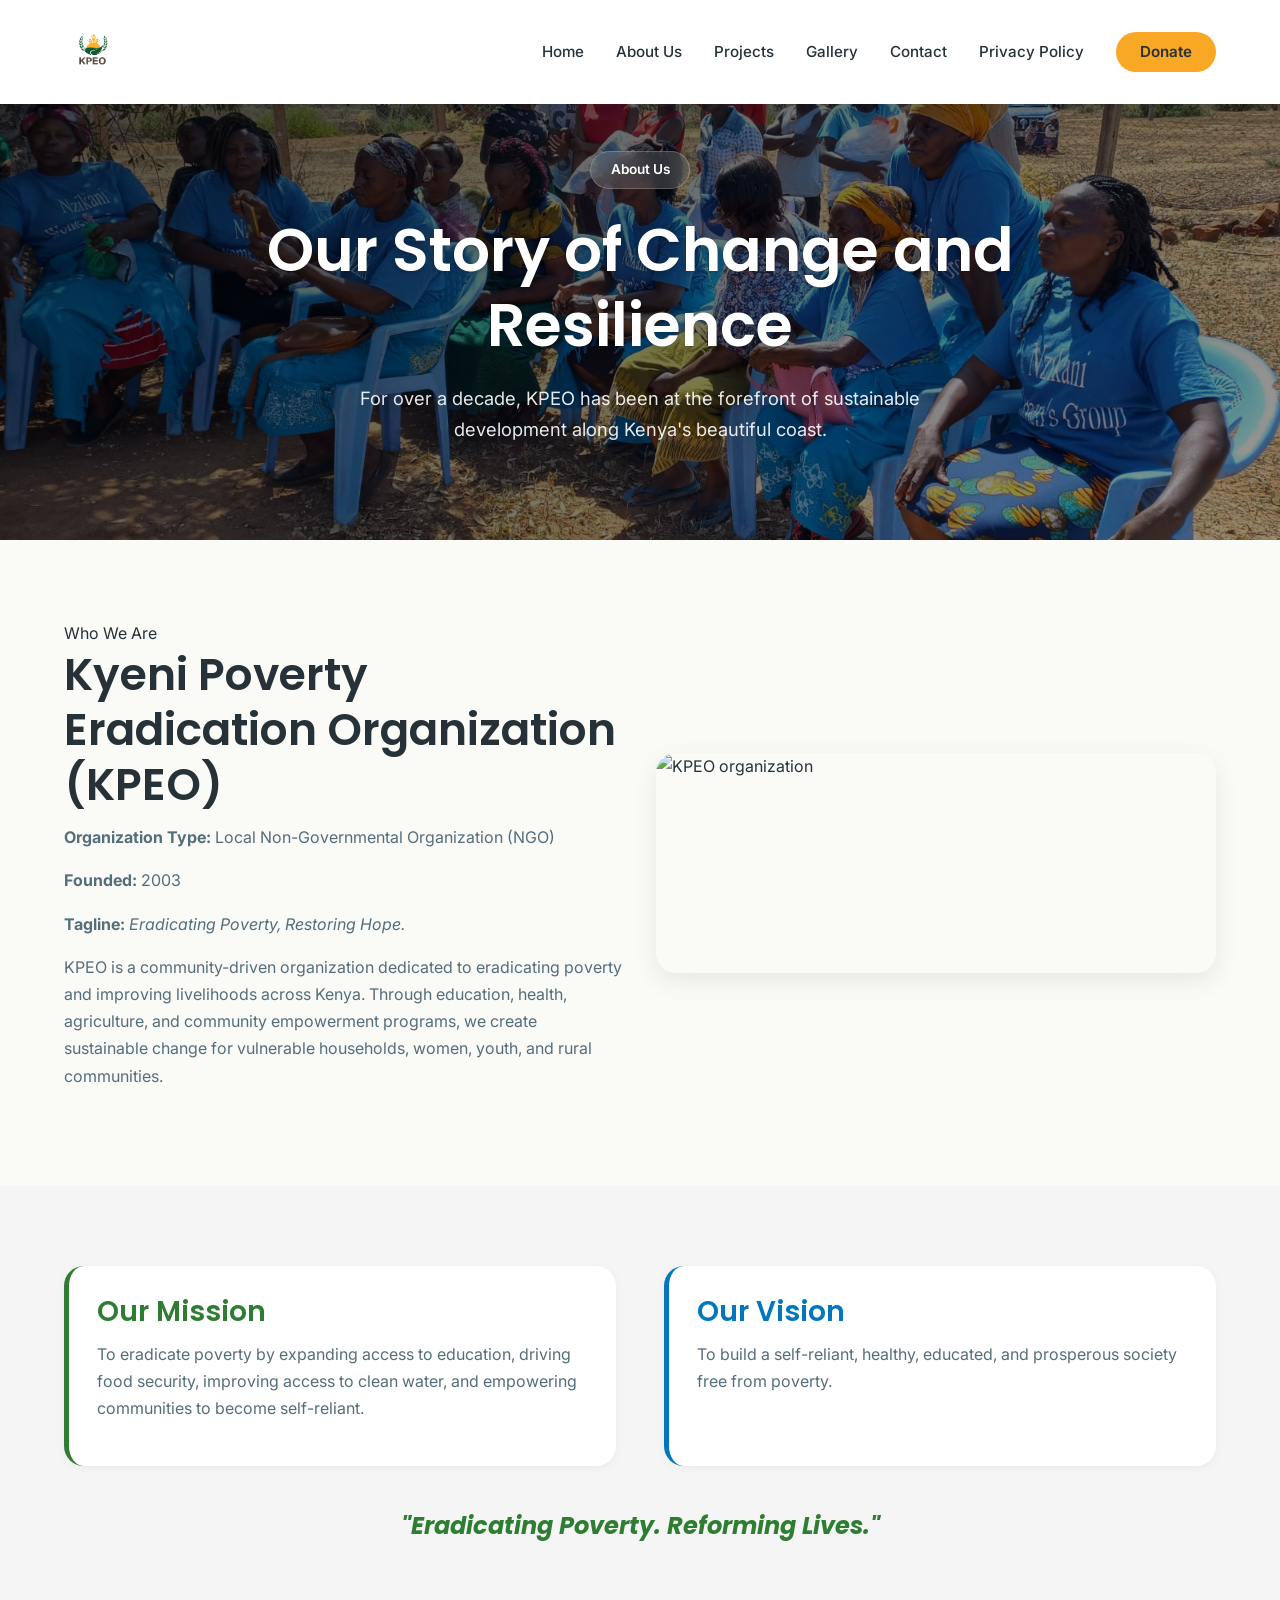
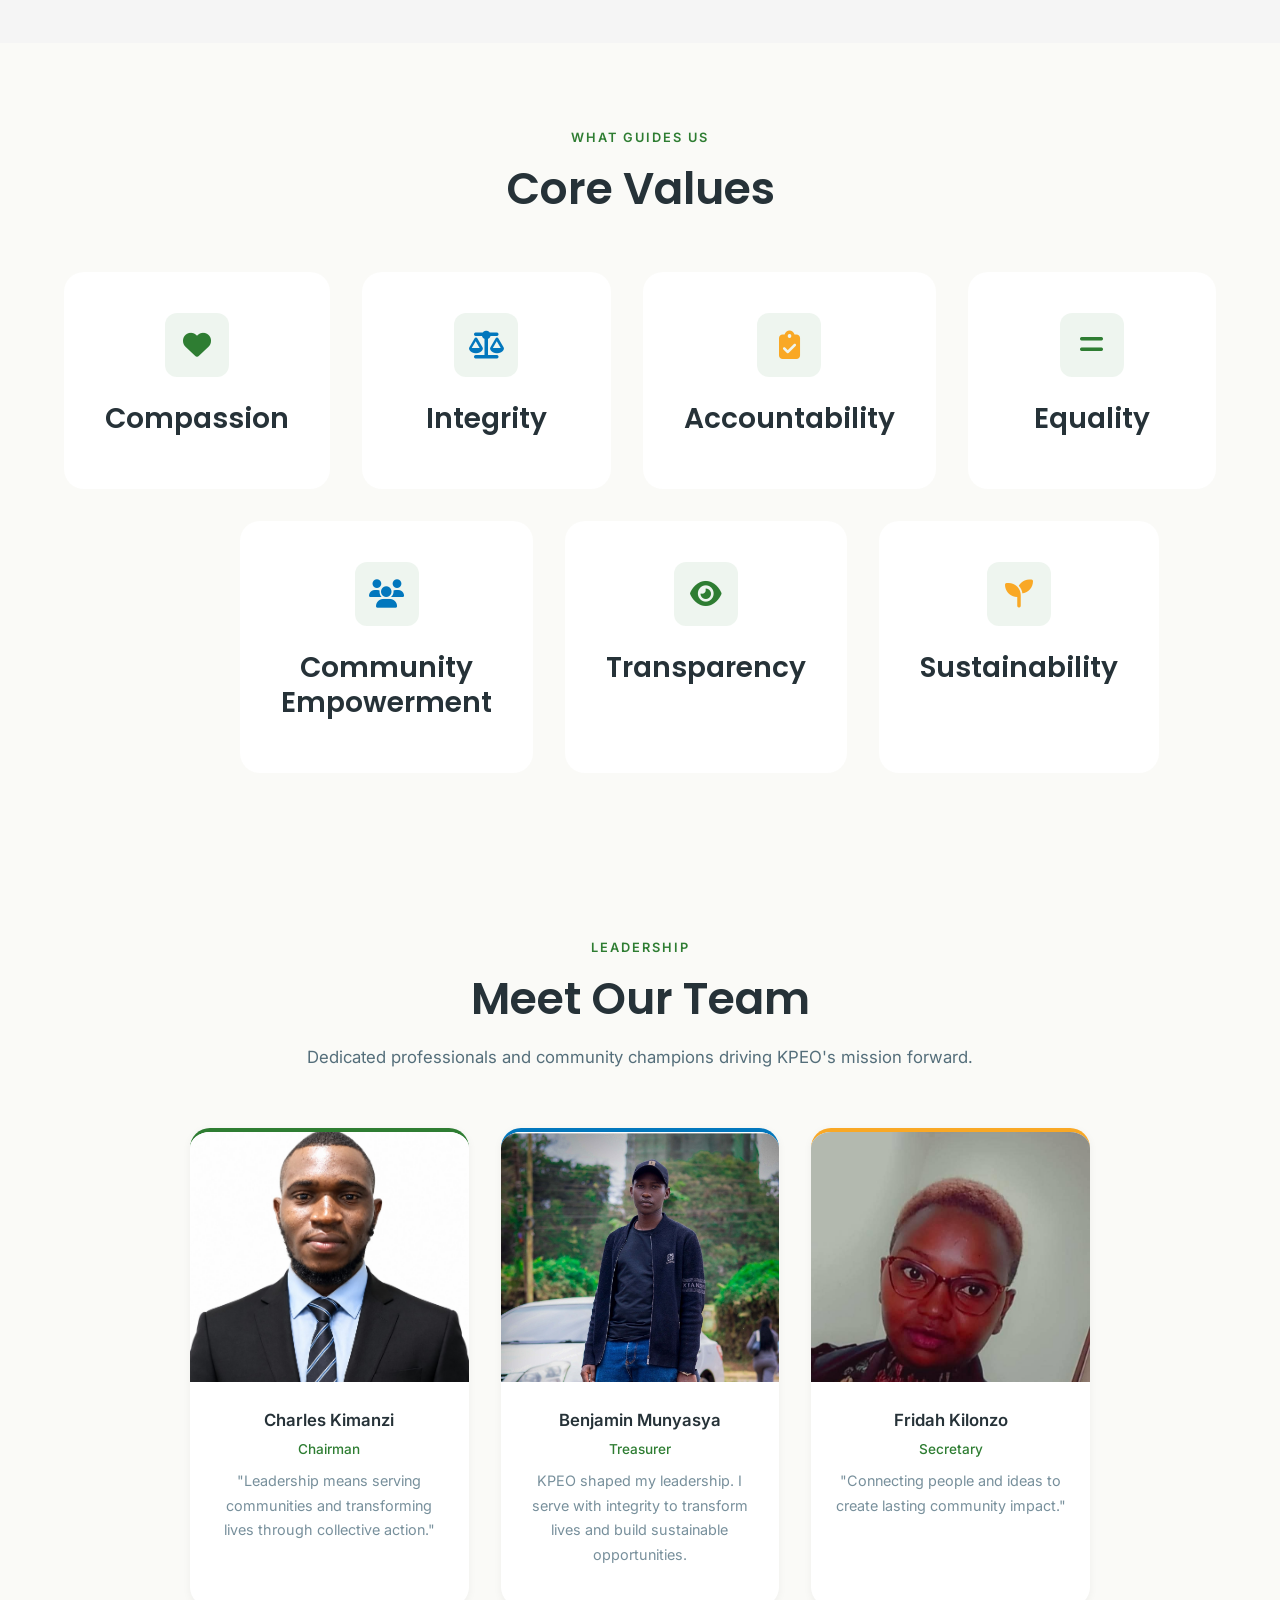
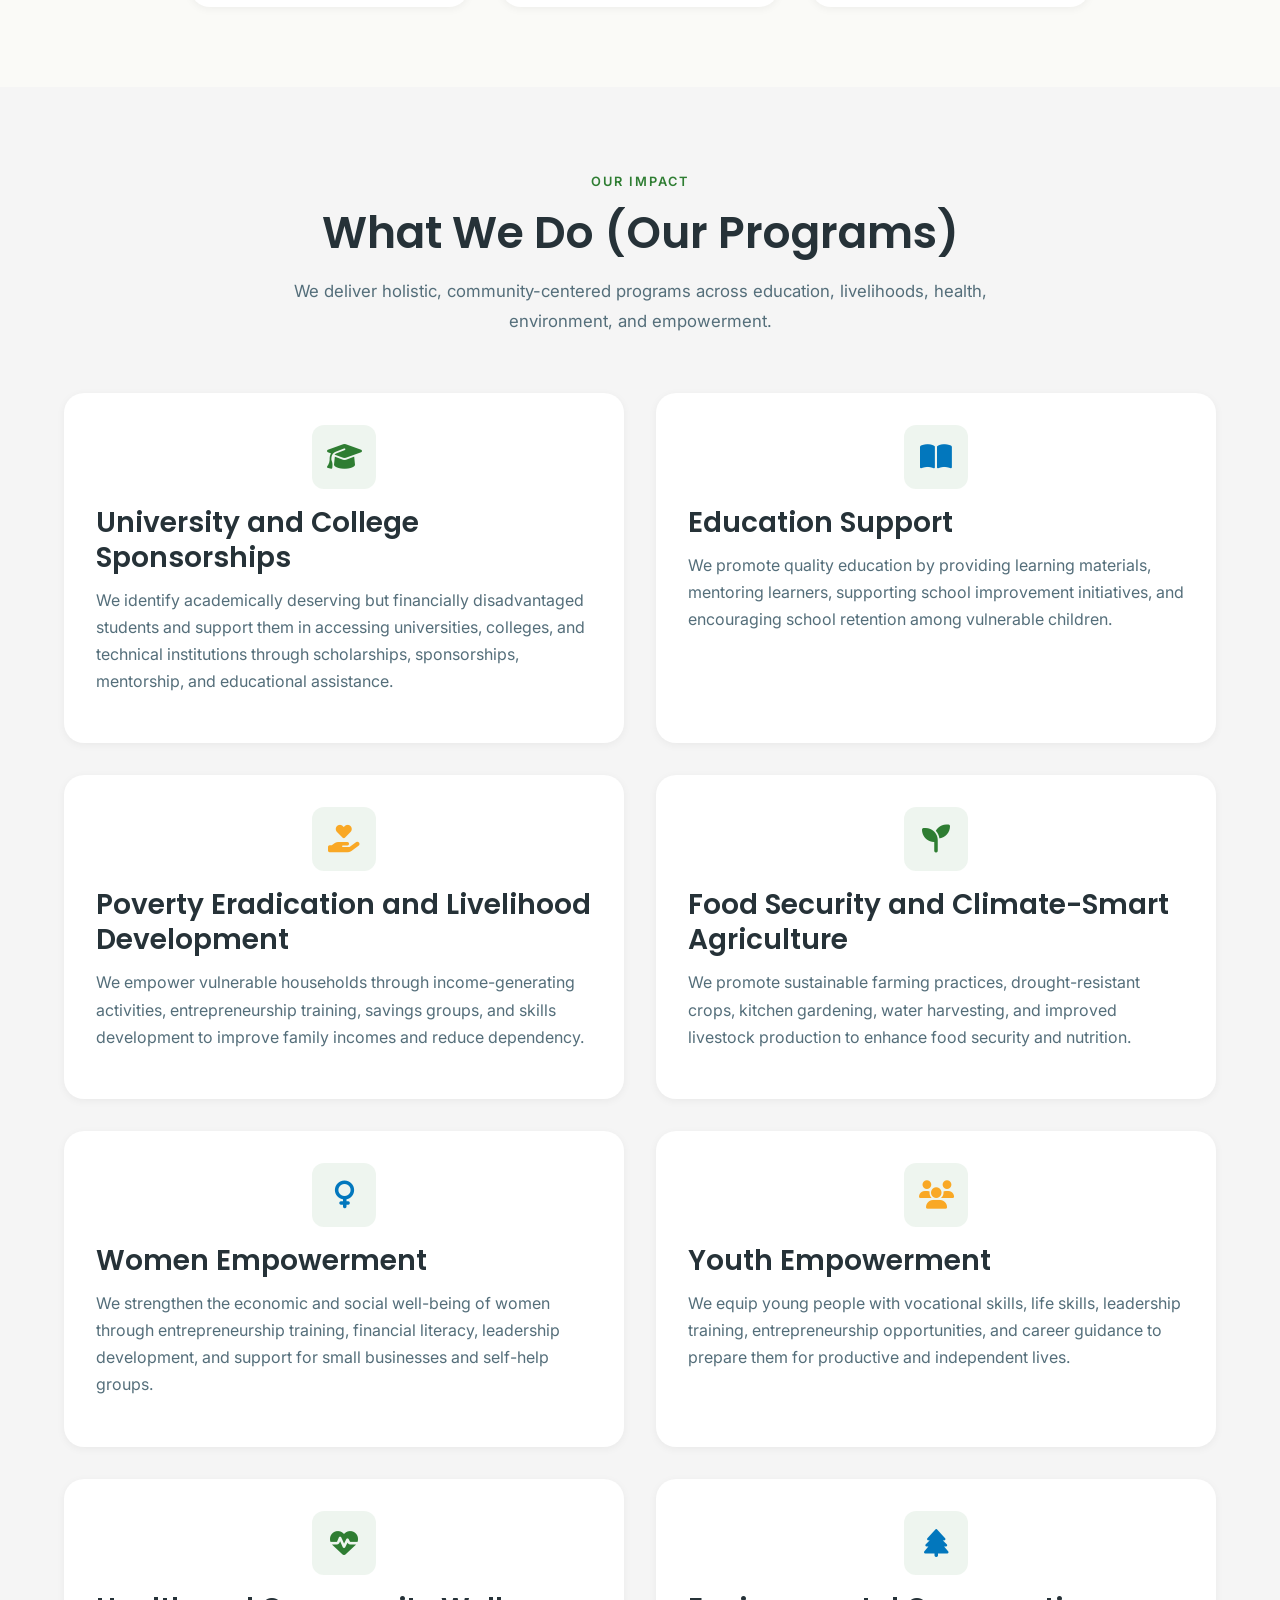
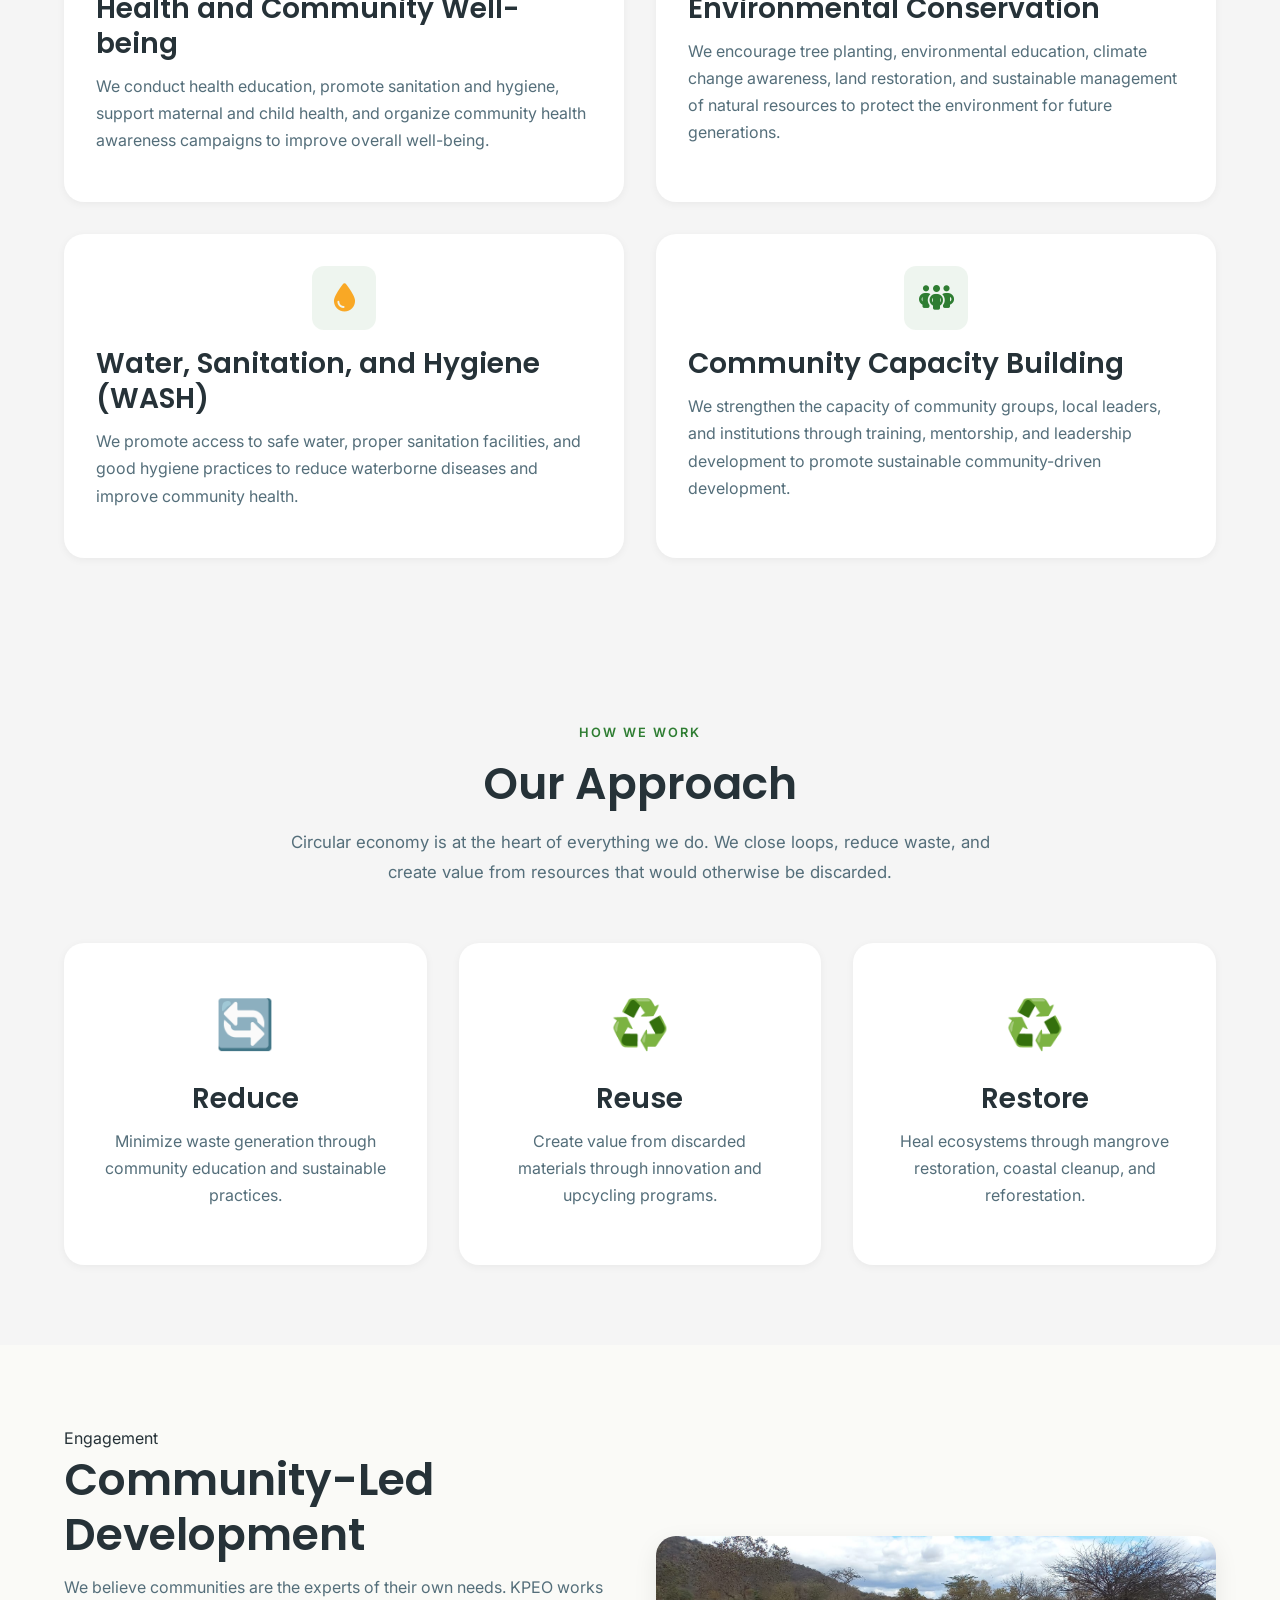
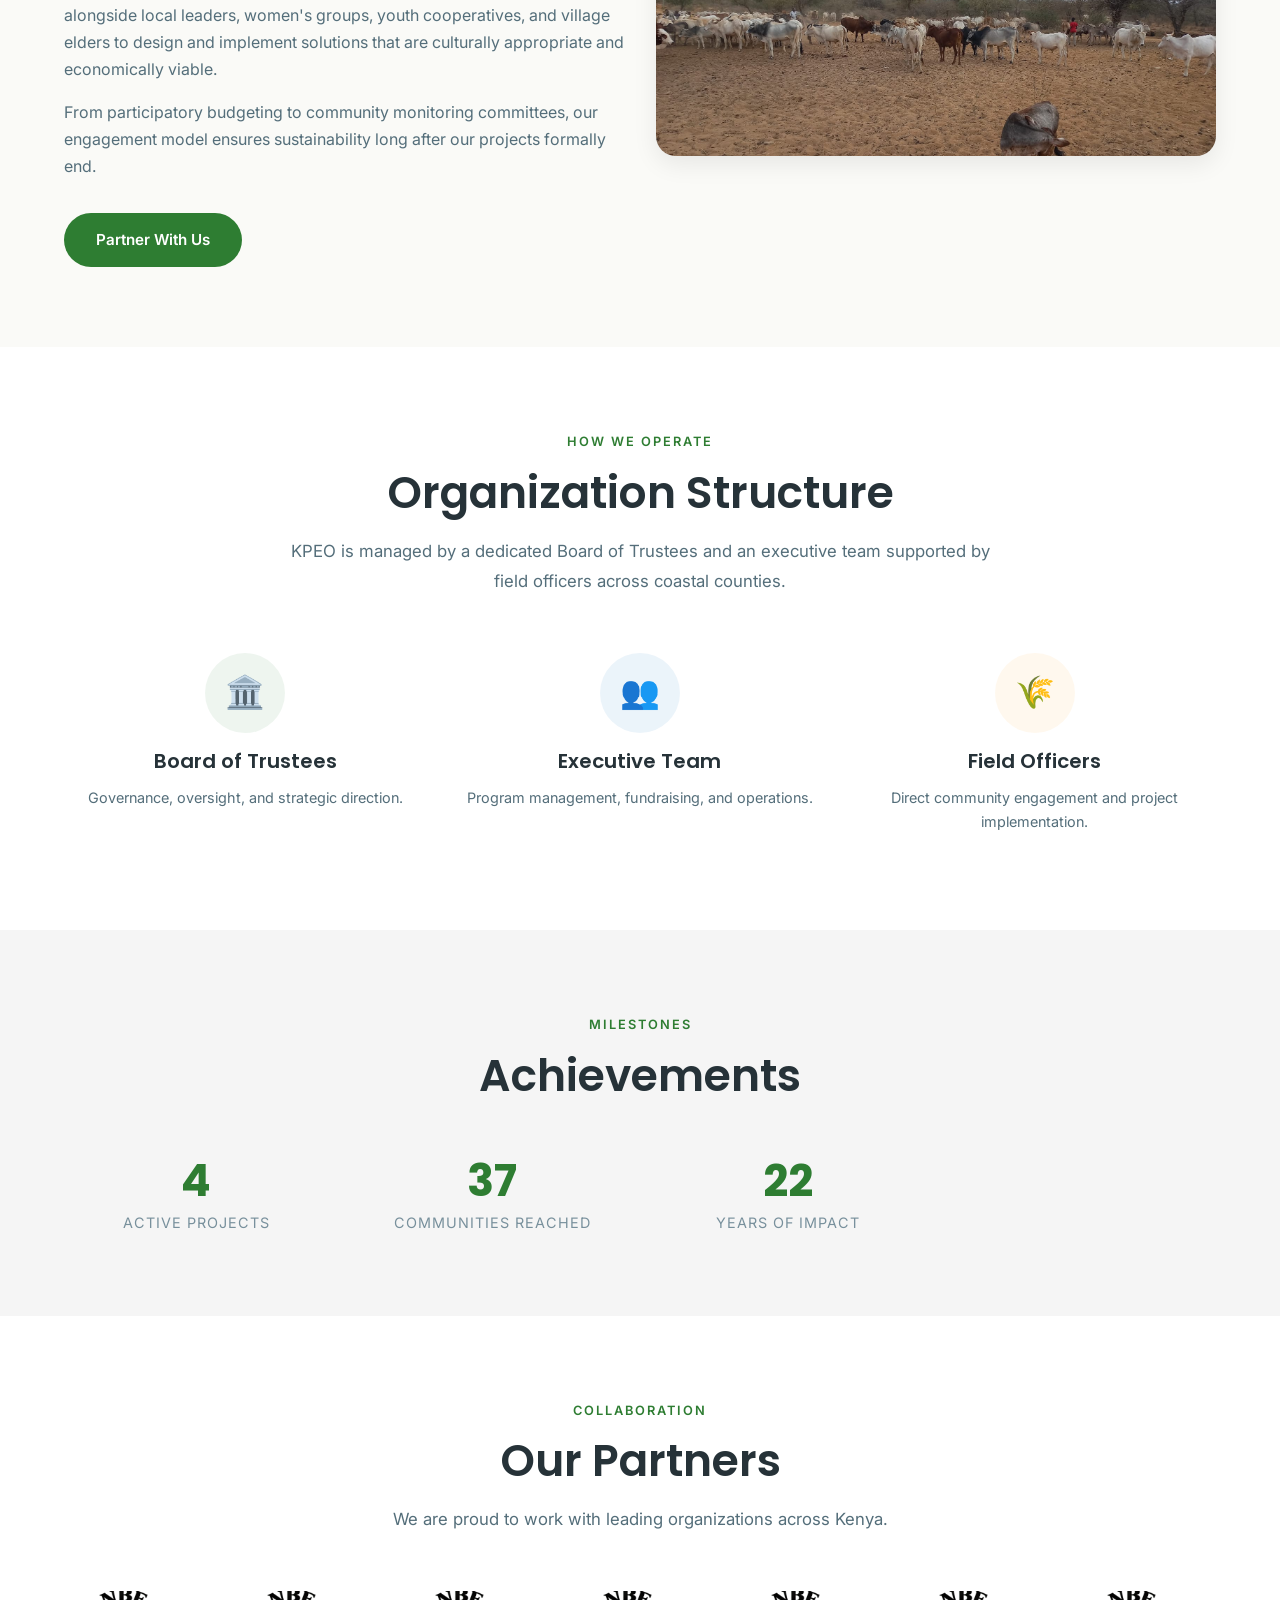
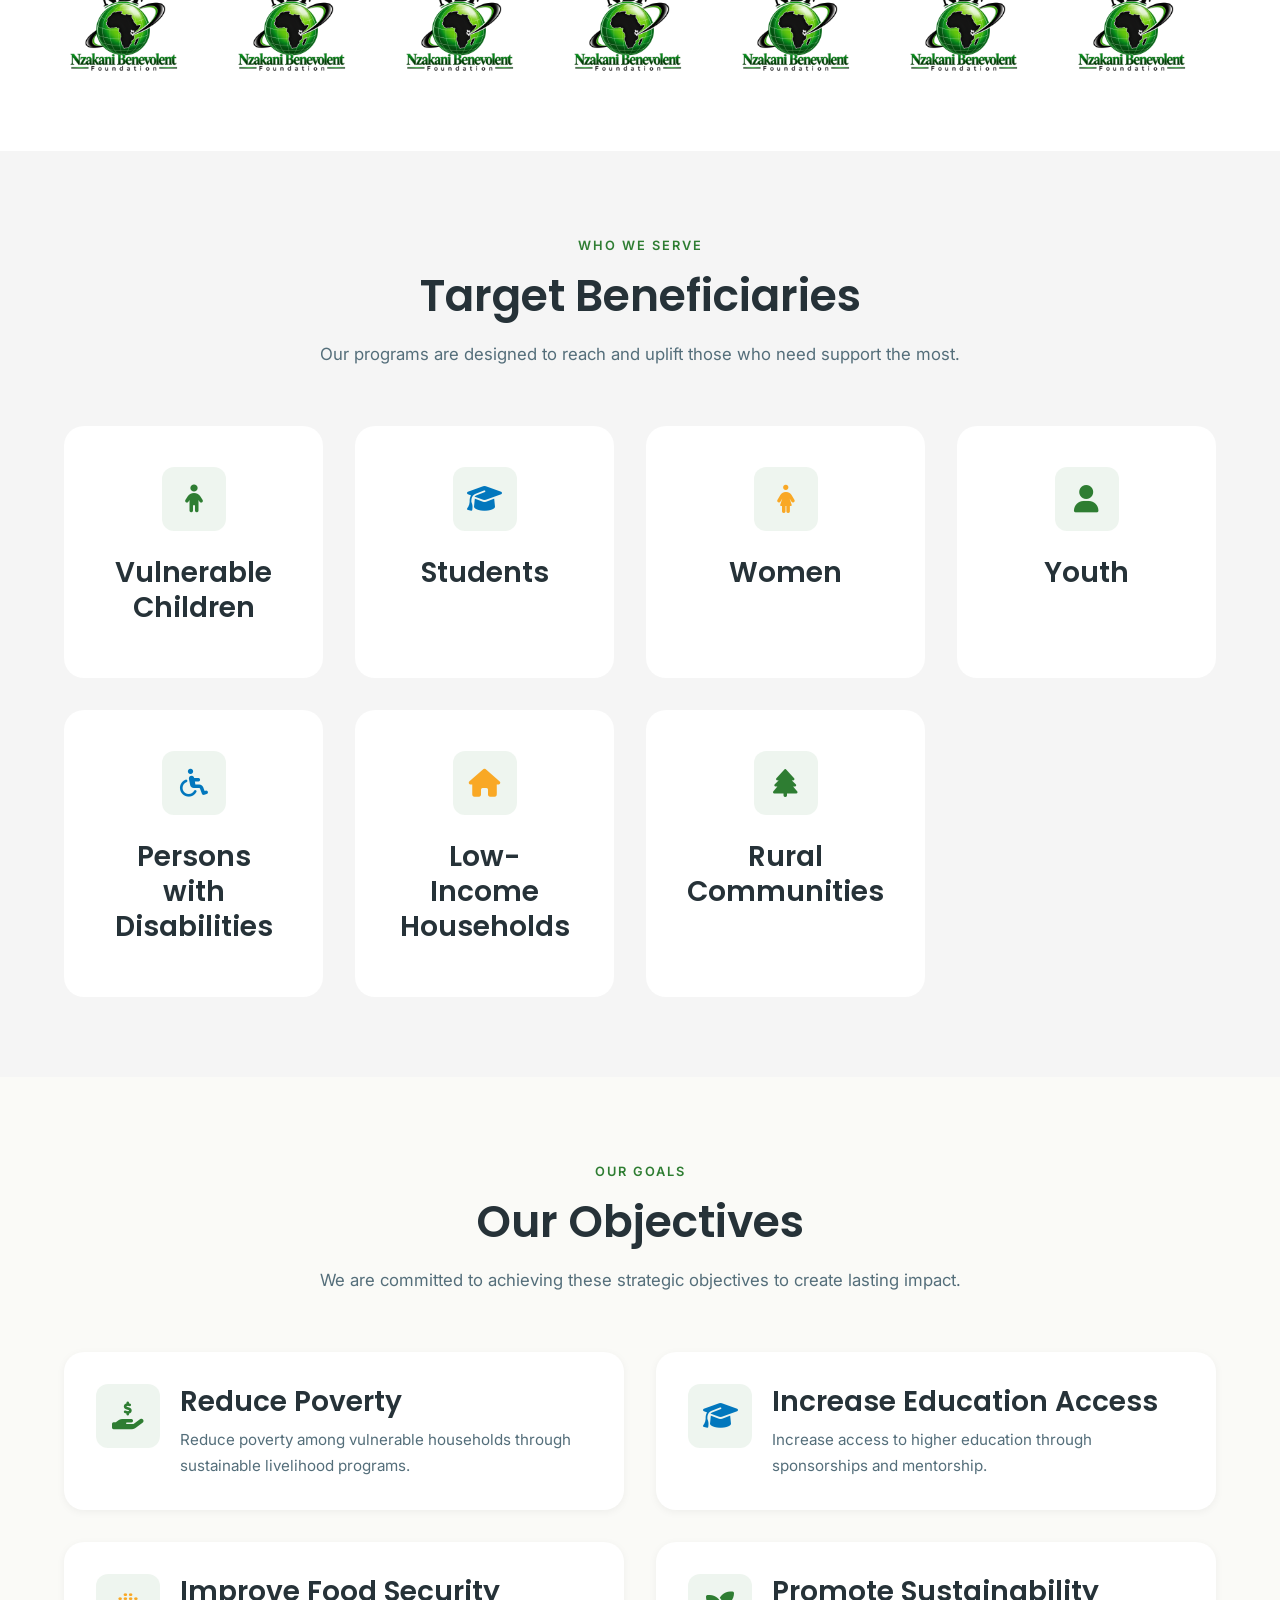
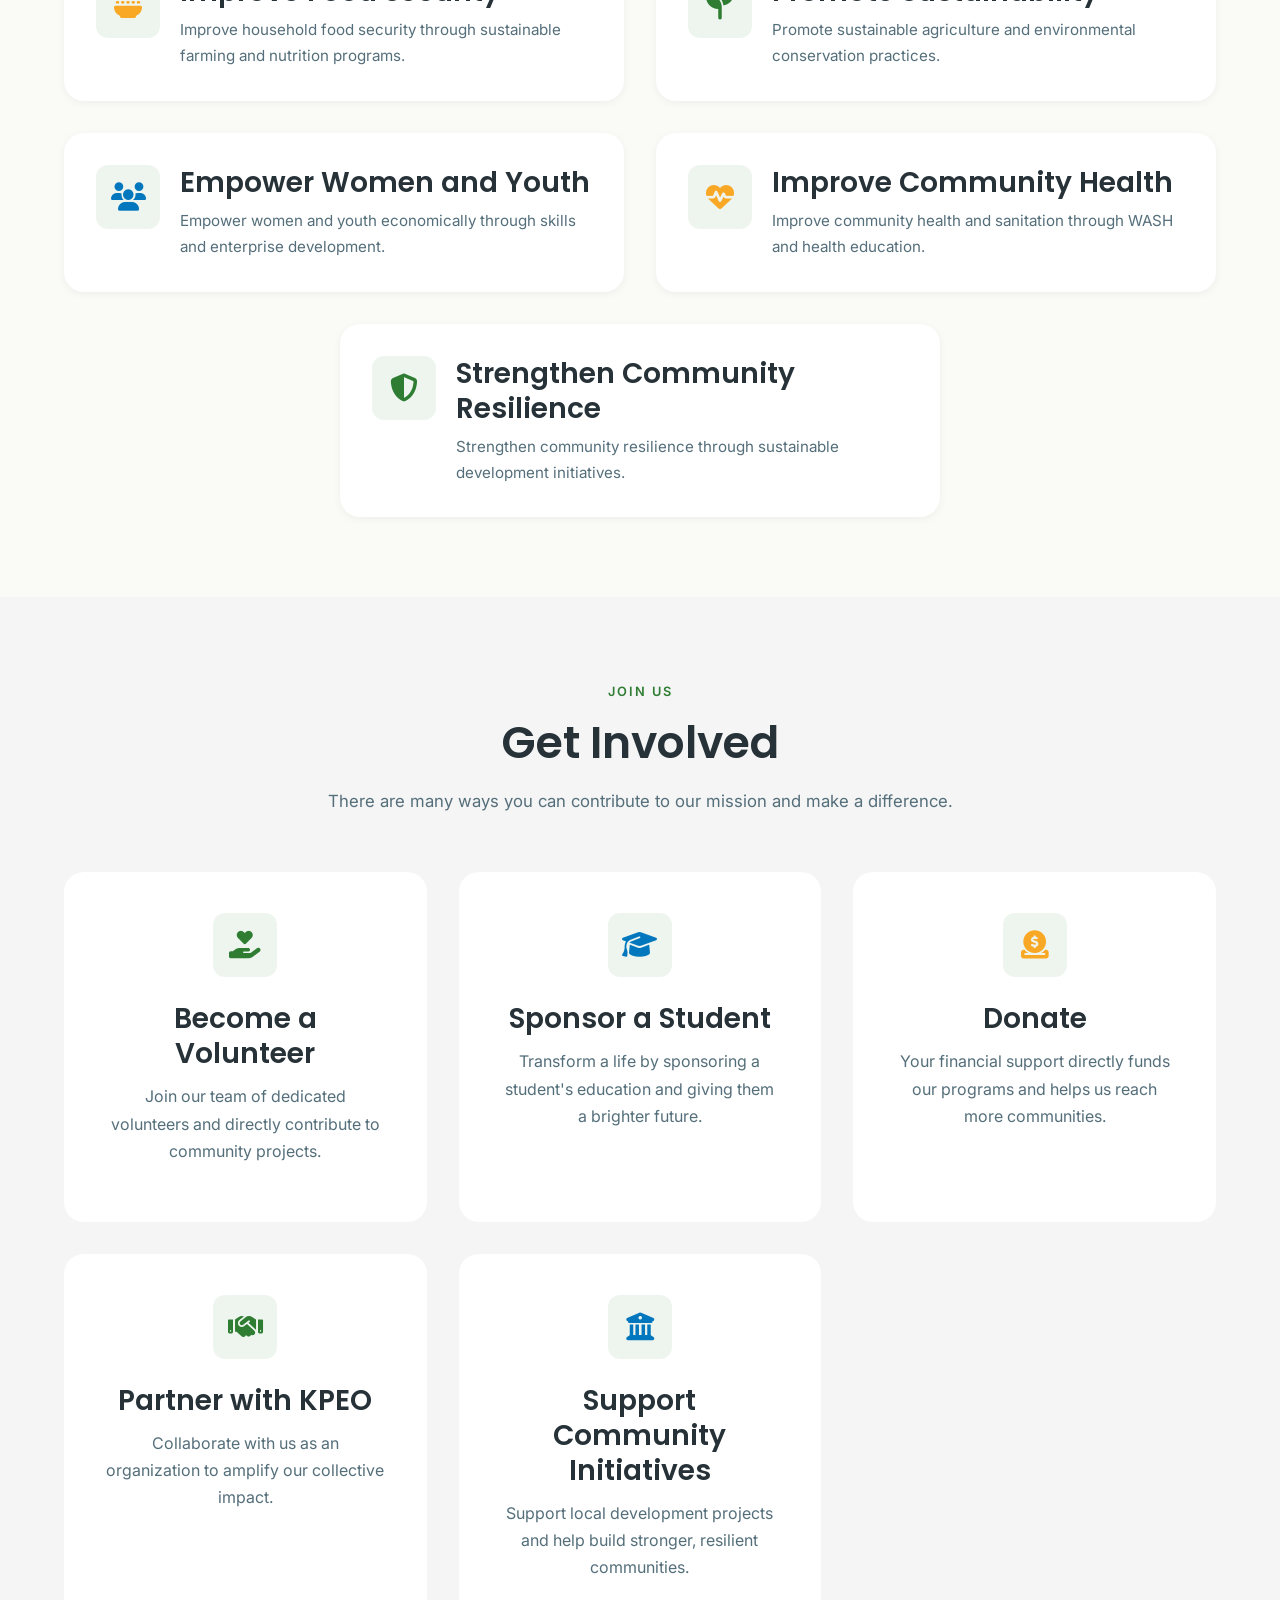
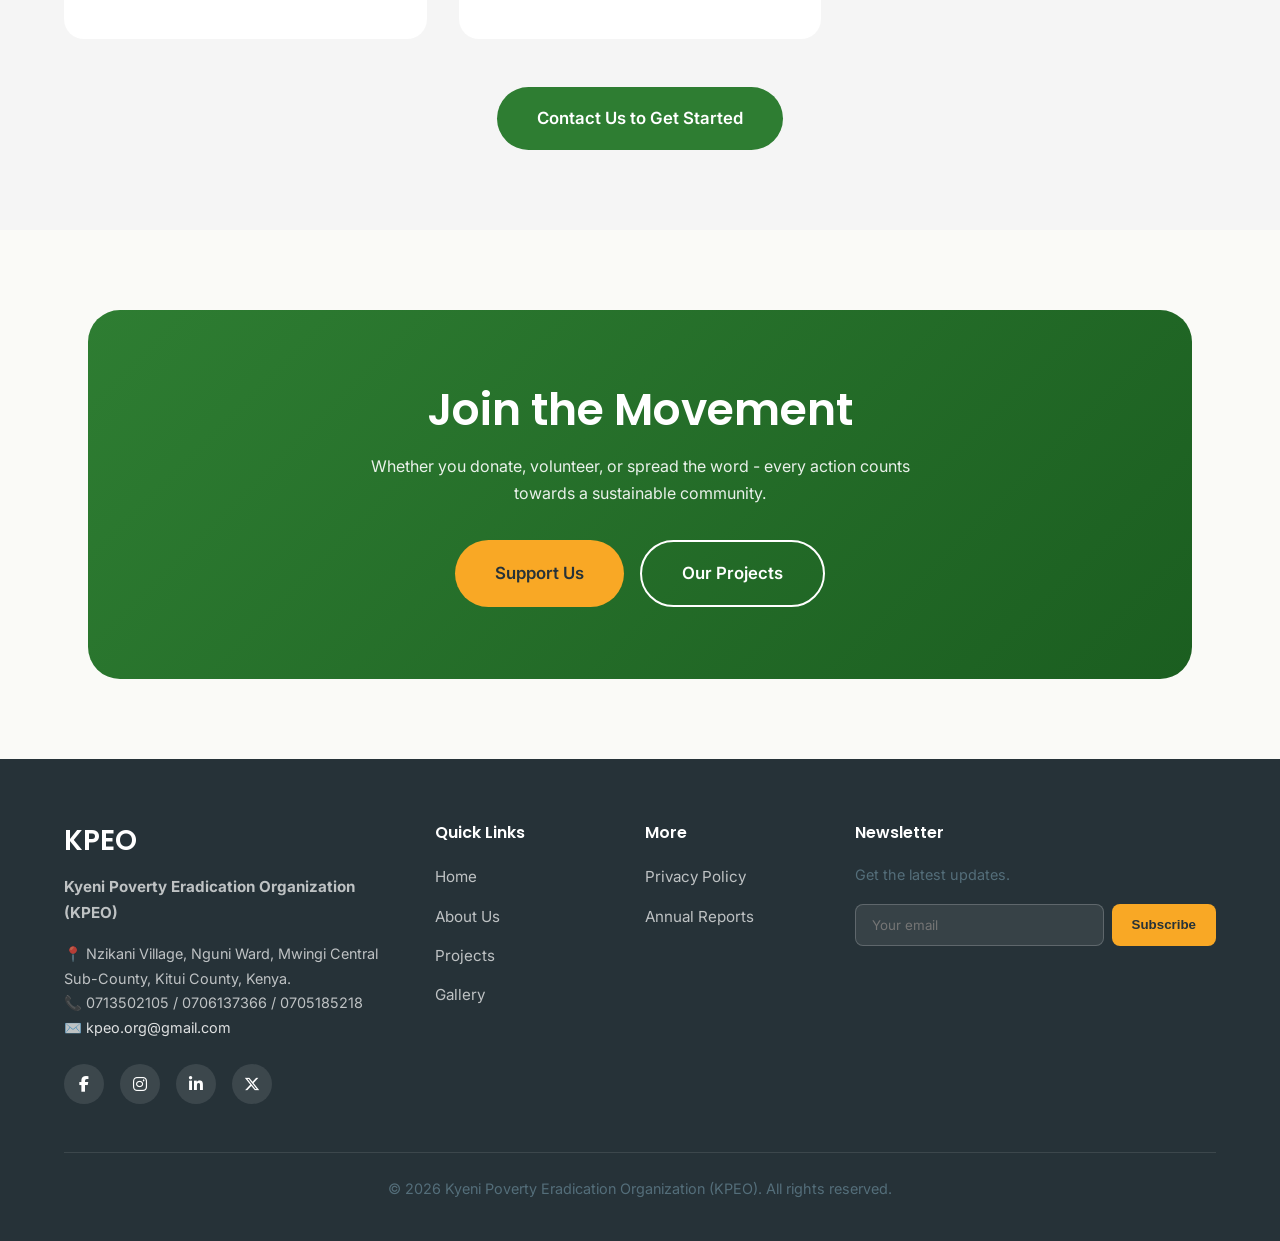
==== commit e883120f: "Add privacy policy page and link from all navs and footers" ====
--- a/about.html
+++ b/about.html
@@ -70,6 +70,7 @@
         <li><a href="projects.html">Projects</a></li>
         <li><a href="gallery.html">Gallery</a></li>
         <li><a href="contact.html">Contact</a></li>
+        <li><a href="privacy.html">Privacy Policy</a></li>
         <li><a href="index.html#donate" class="nav-donate mpesa-trigger">Donate</a></li>
       </ul>
       <div class="mobile-menu-btn" aria-label="Toggle Menu" aria-expanded="false">
@@ -84,6 +85,7 @@
       <a href="projects.html">Projects</a>
       <a href="gallery.html">Gallery</a>
       <a href="contact.html">Contact</a>
+      <a href="privacy.html">Privacy Policy</a>
       <a href="index.html#donate" class="btn btn-primary mpesa-trigger">Donate Now</a>
     </div>
   </nav>
@@ -596,7 +598,7 @@
           <div class="footer-links">
             <h4>More</h4>
             <ul>
-              <li><a href="#">Privacy Policy</a></li>
+              <li><a href="privacy.html">Privacy Policy</a></li>
               <li><a href="#">Annual Reports</a></li>
             </ul>
           </div>
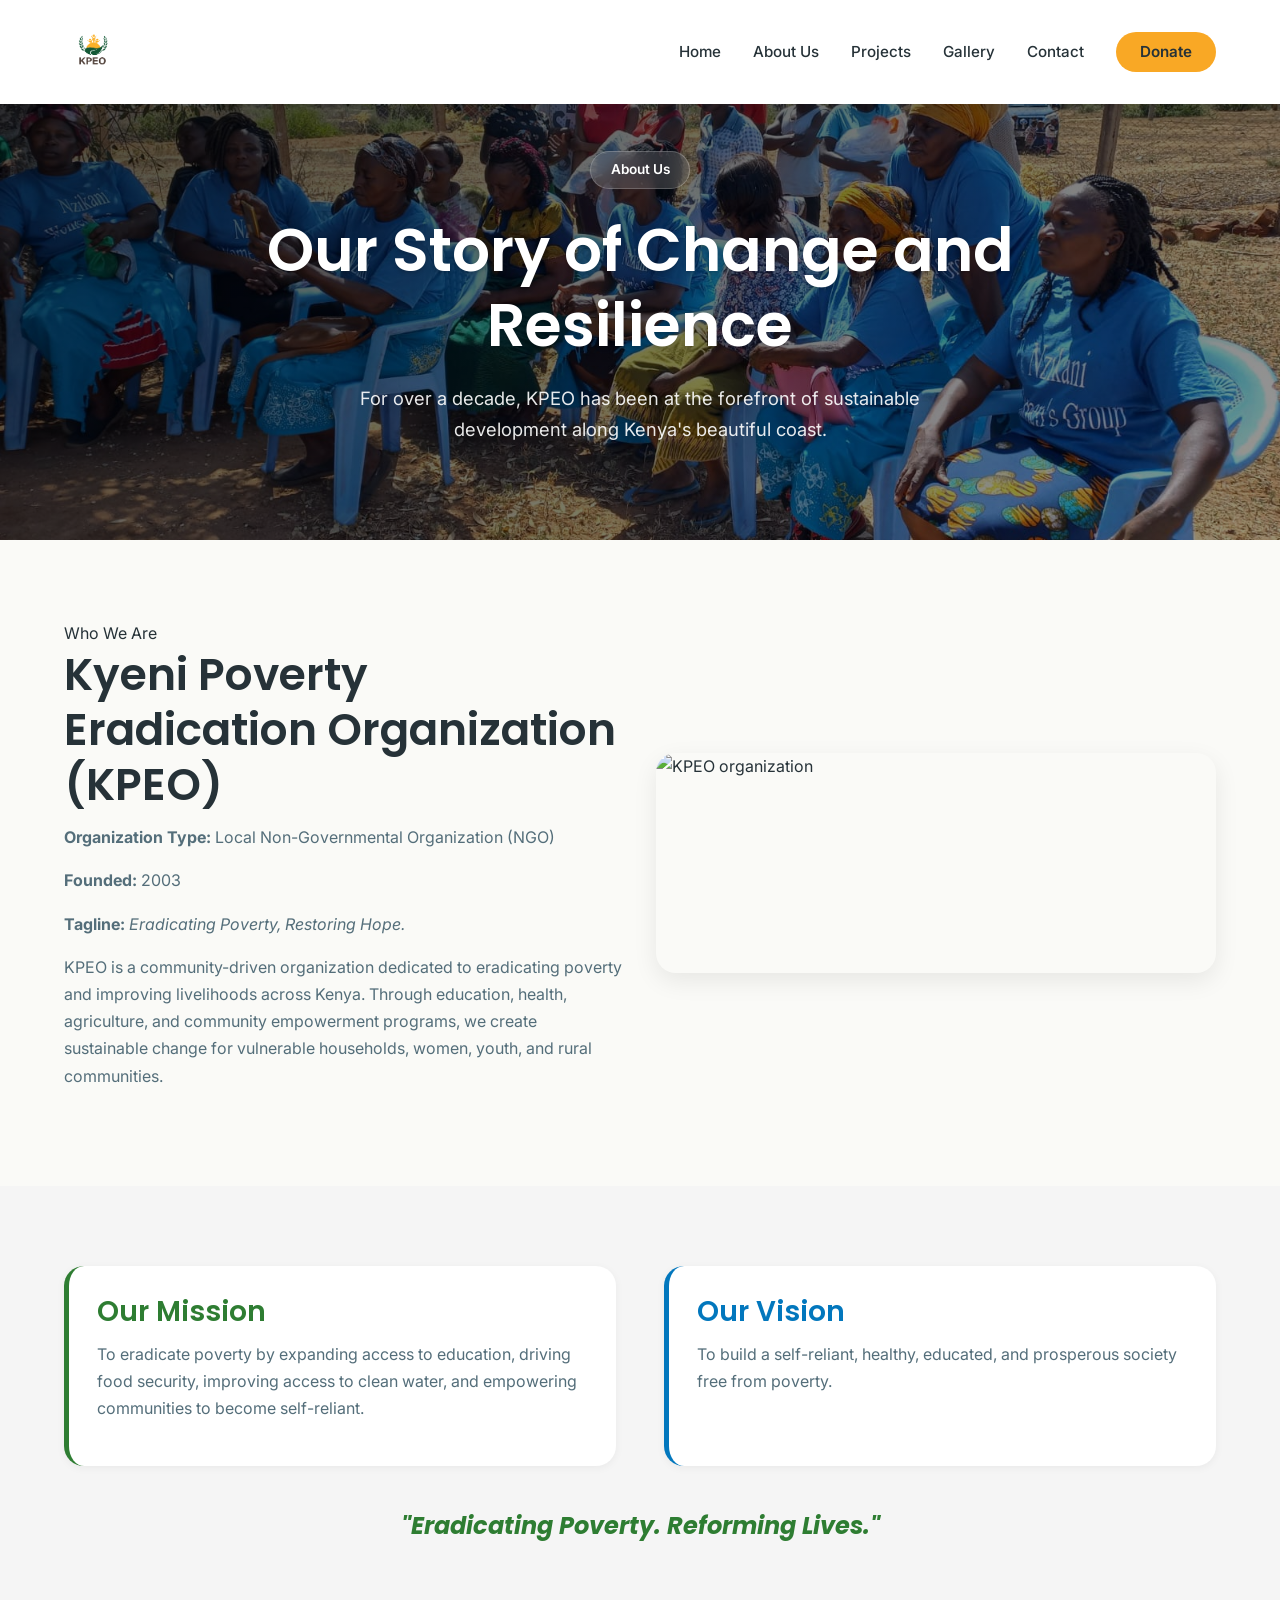
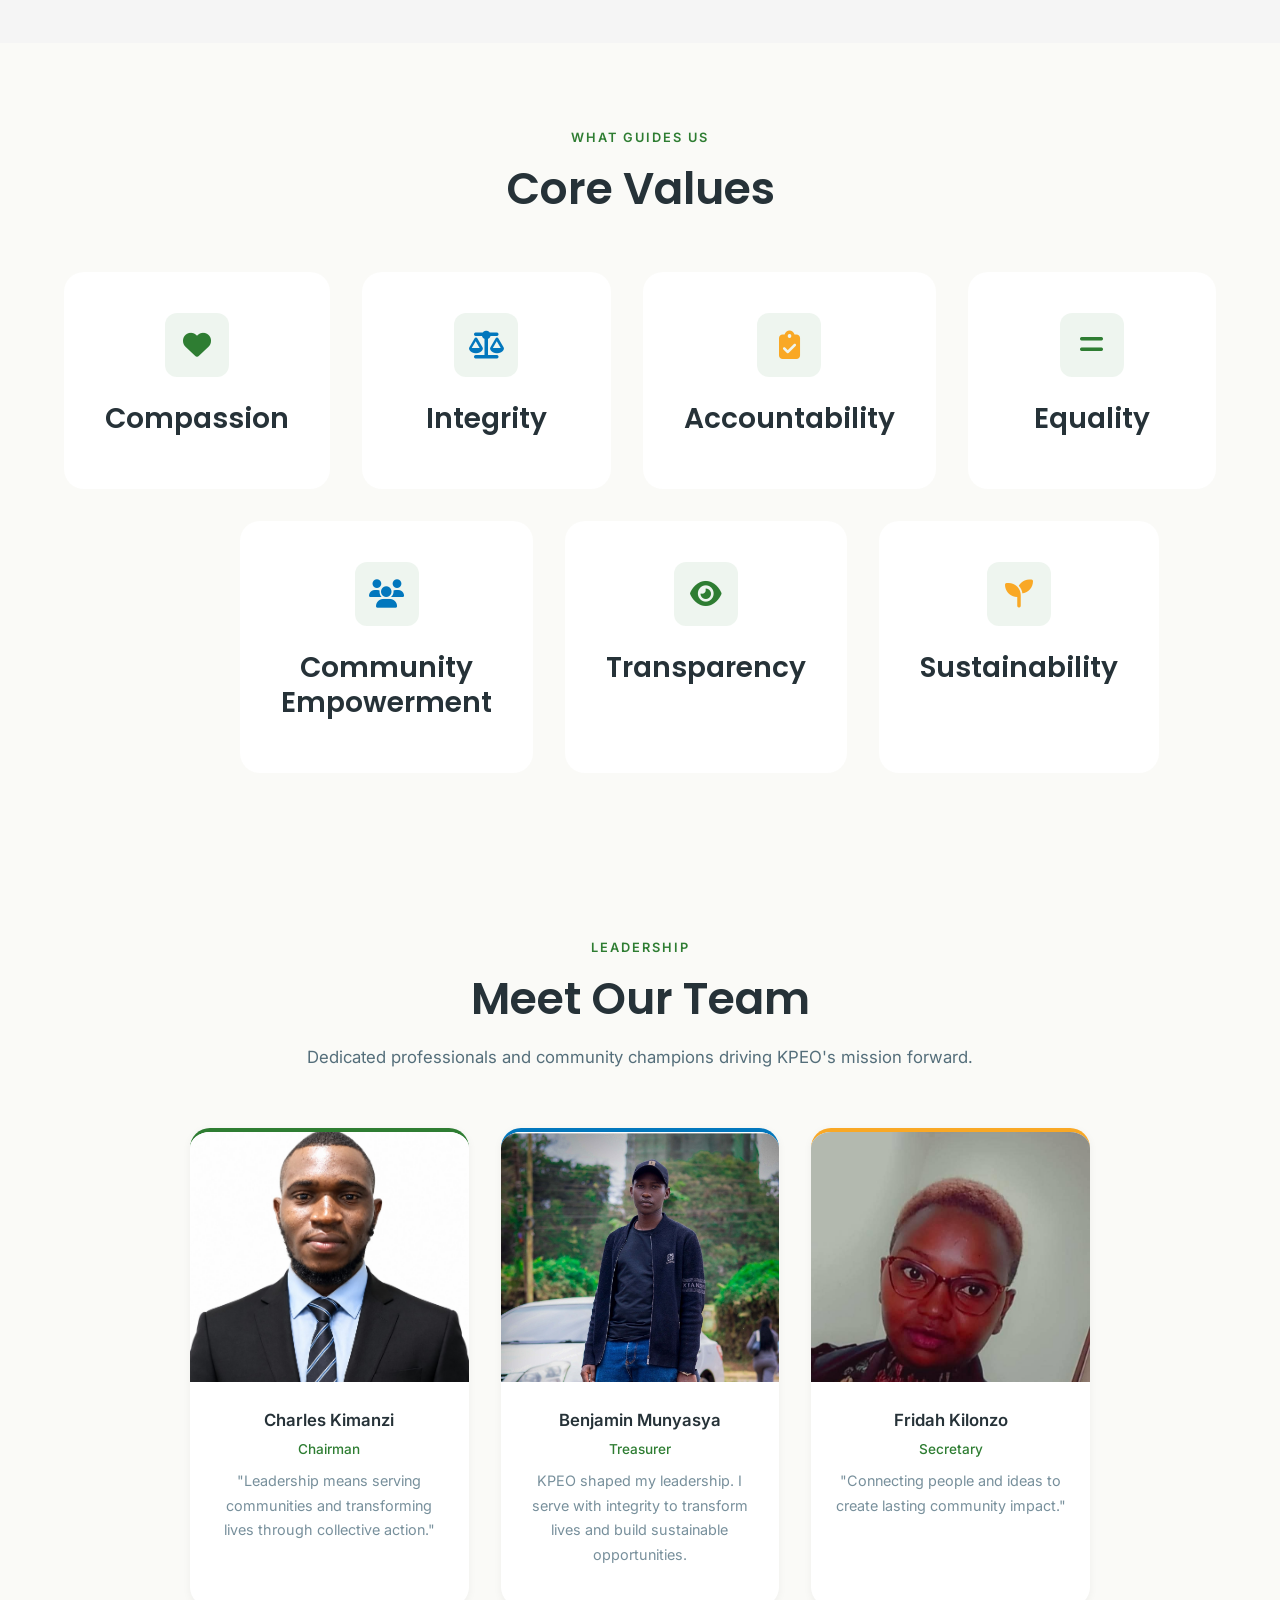
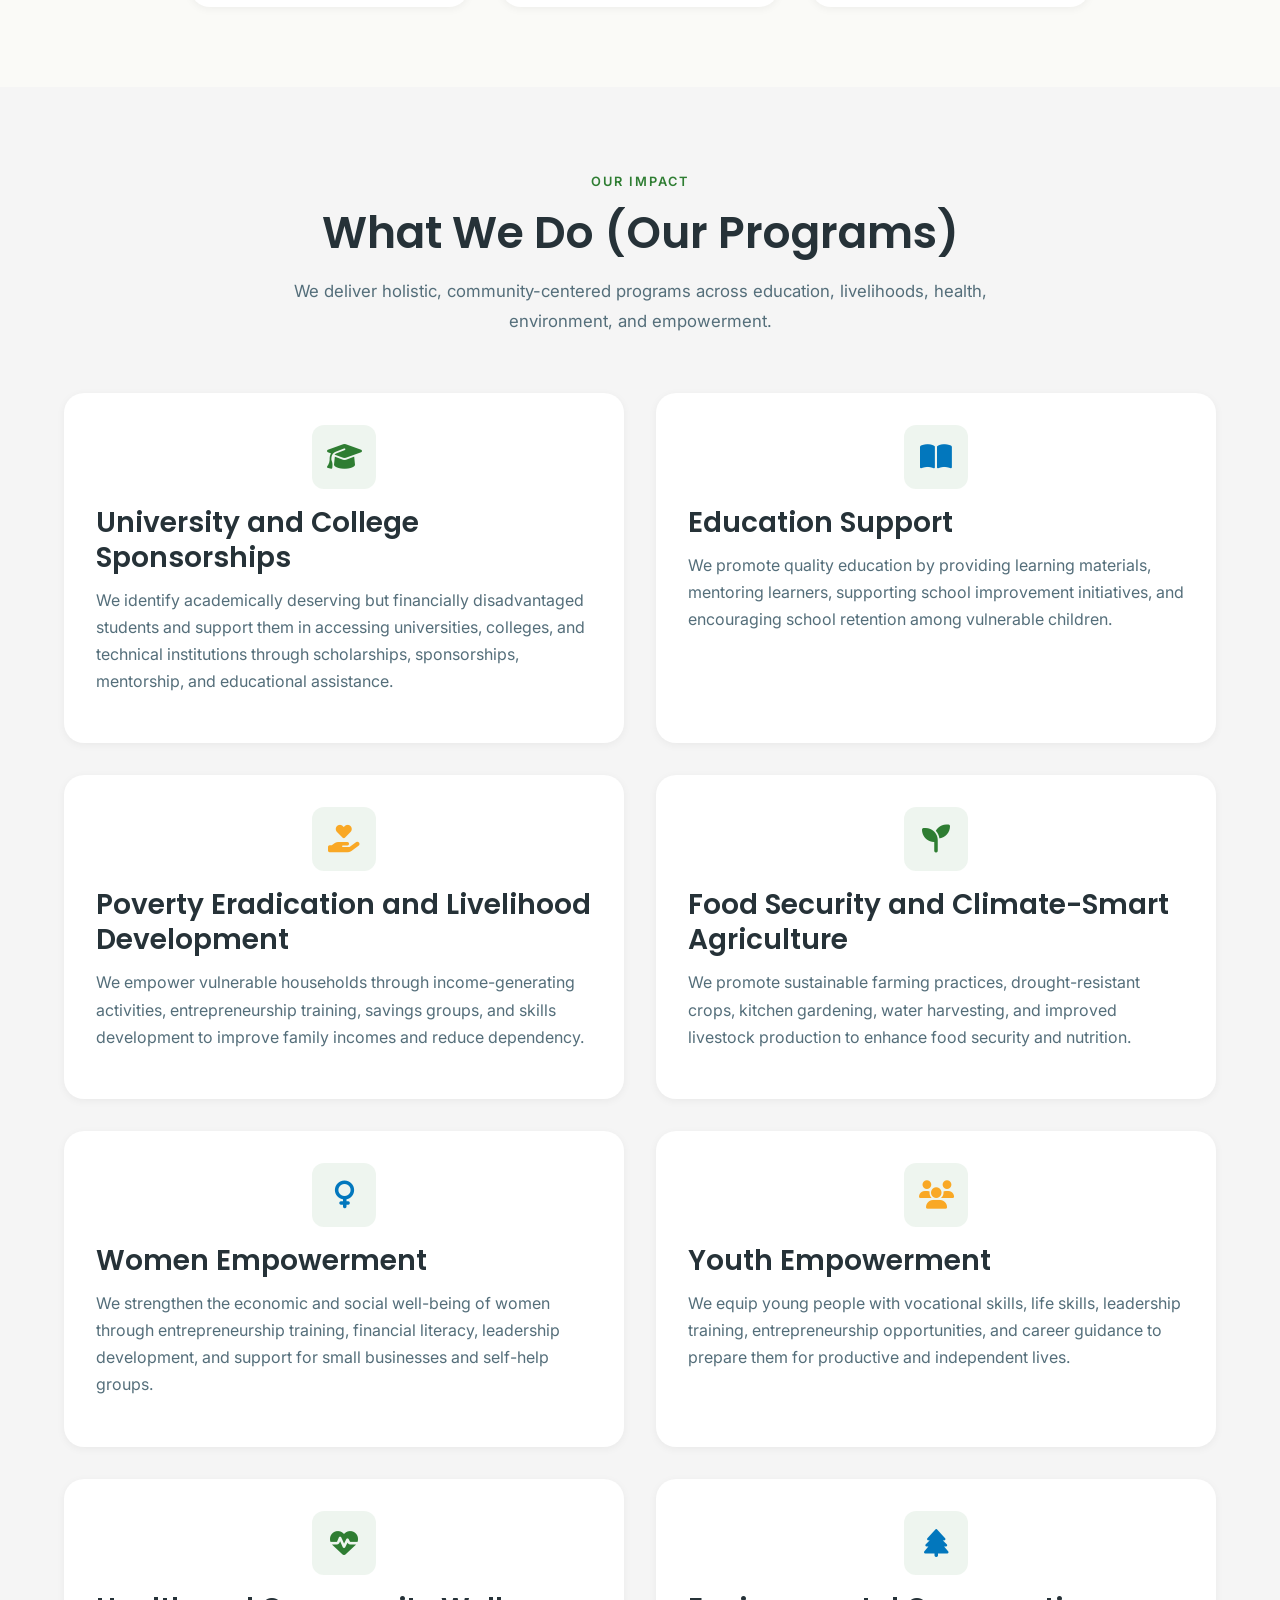
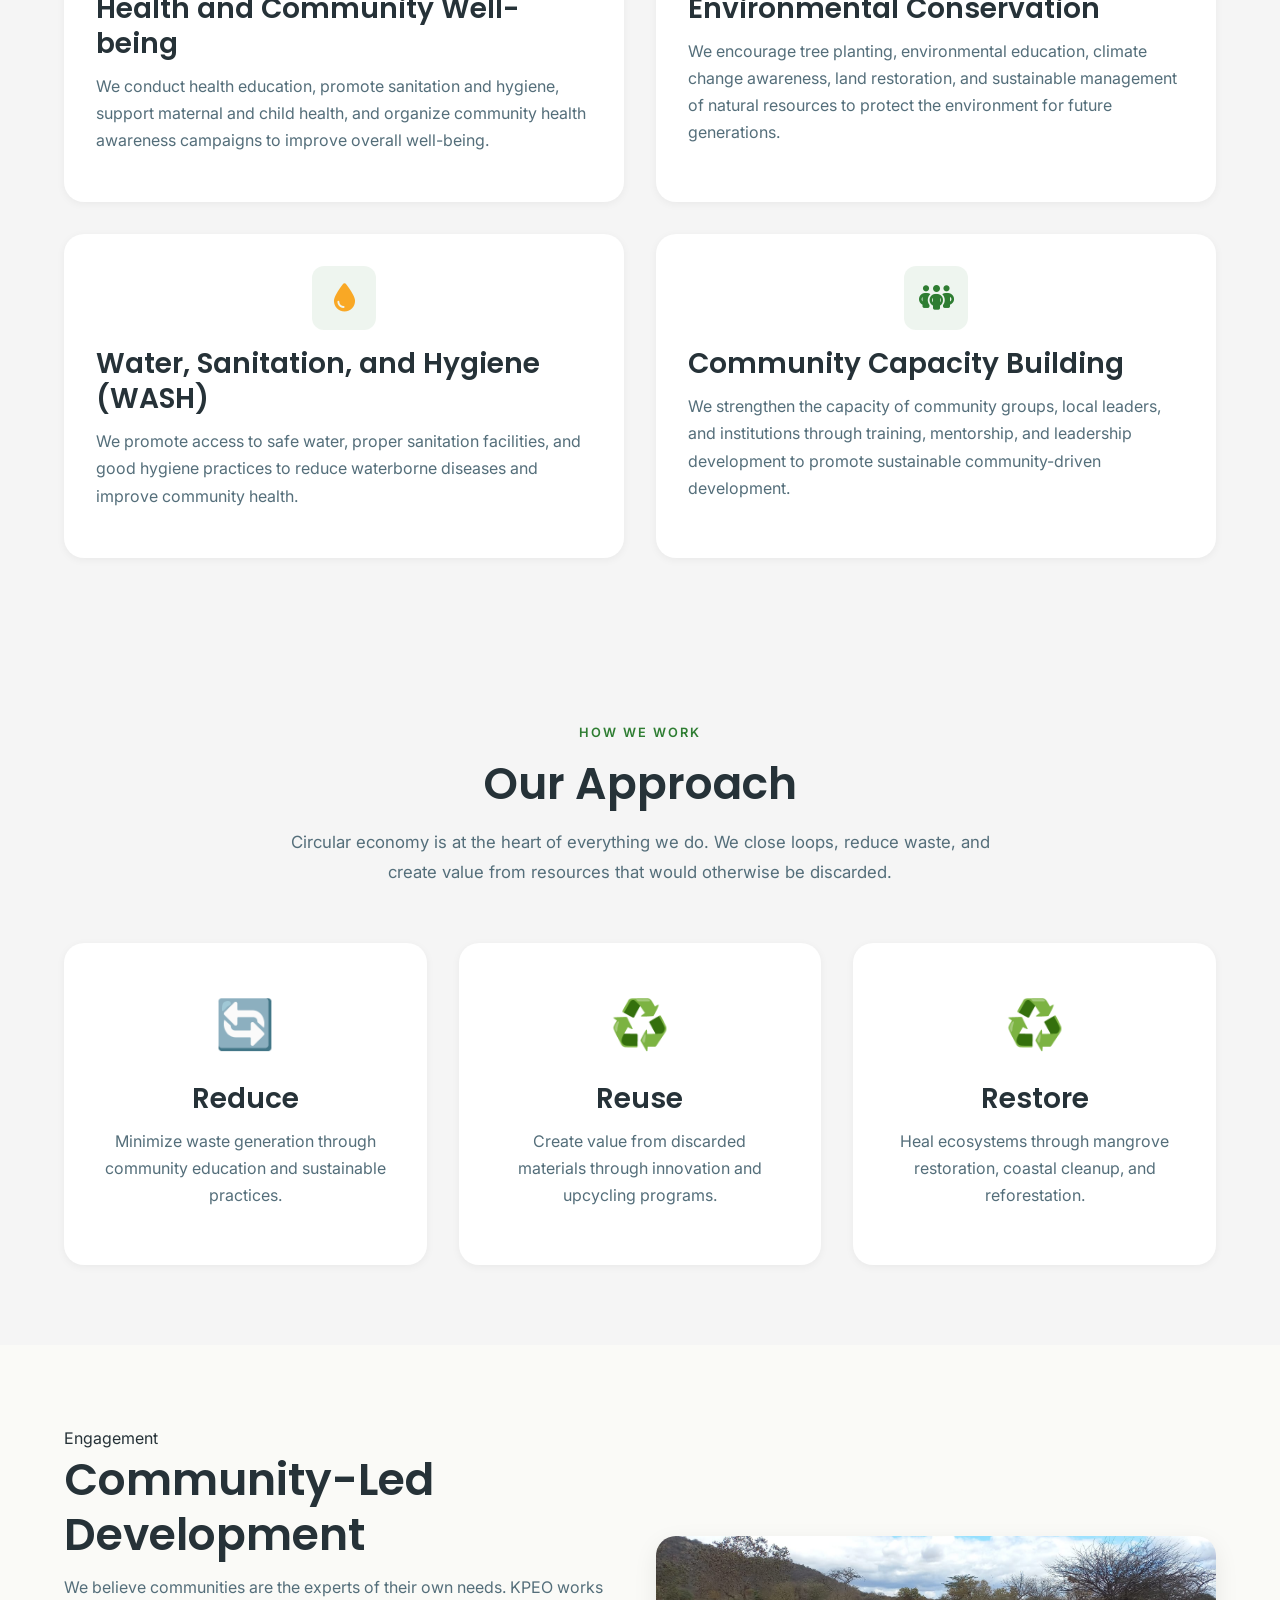
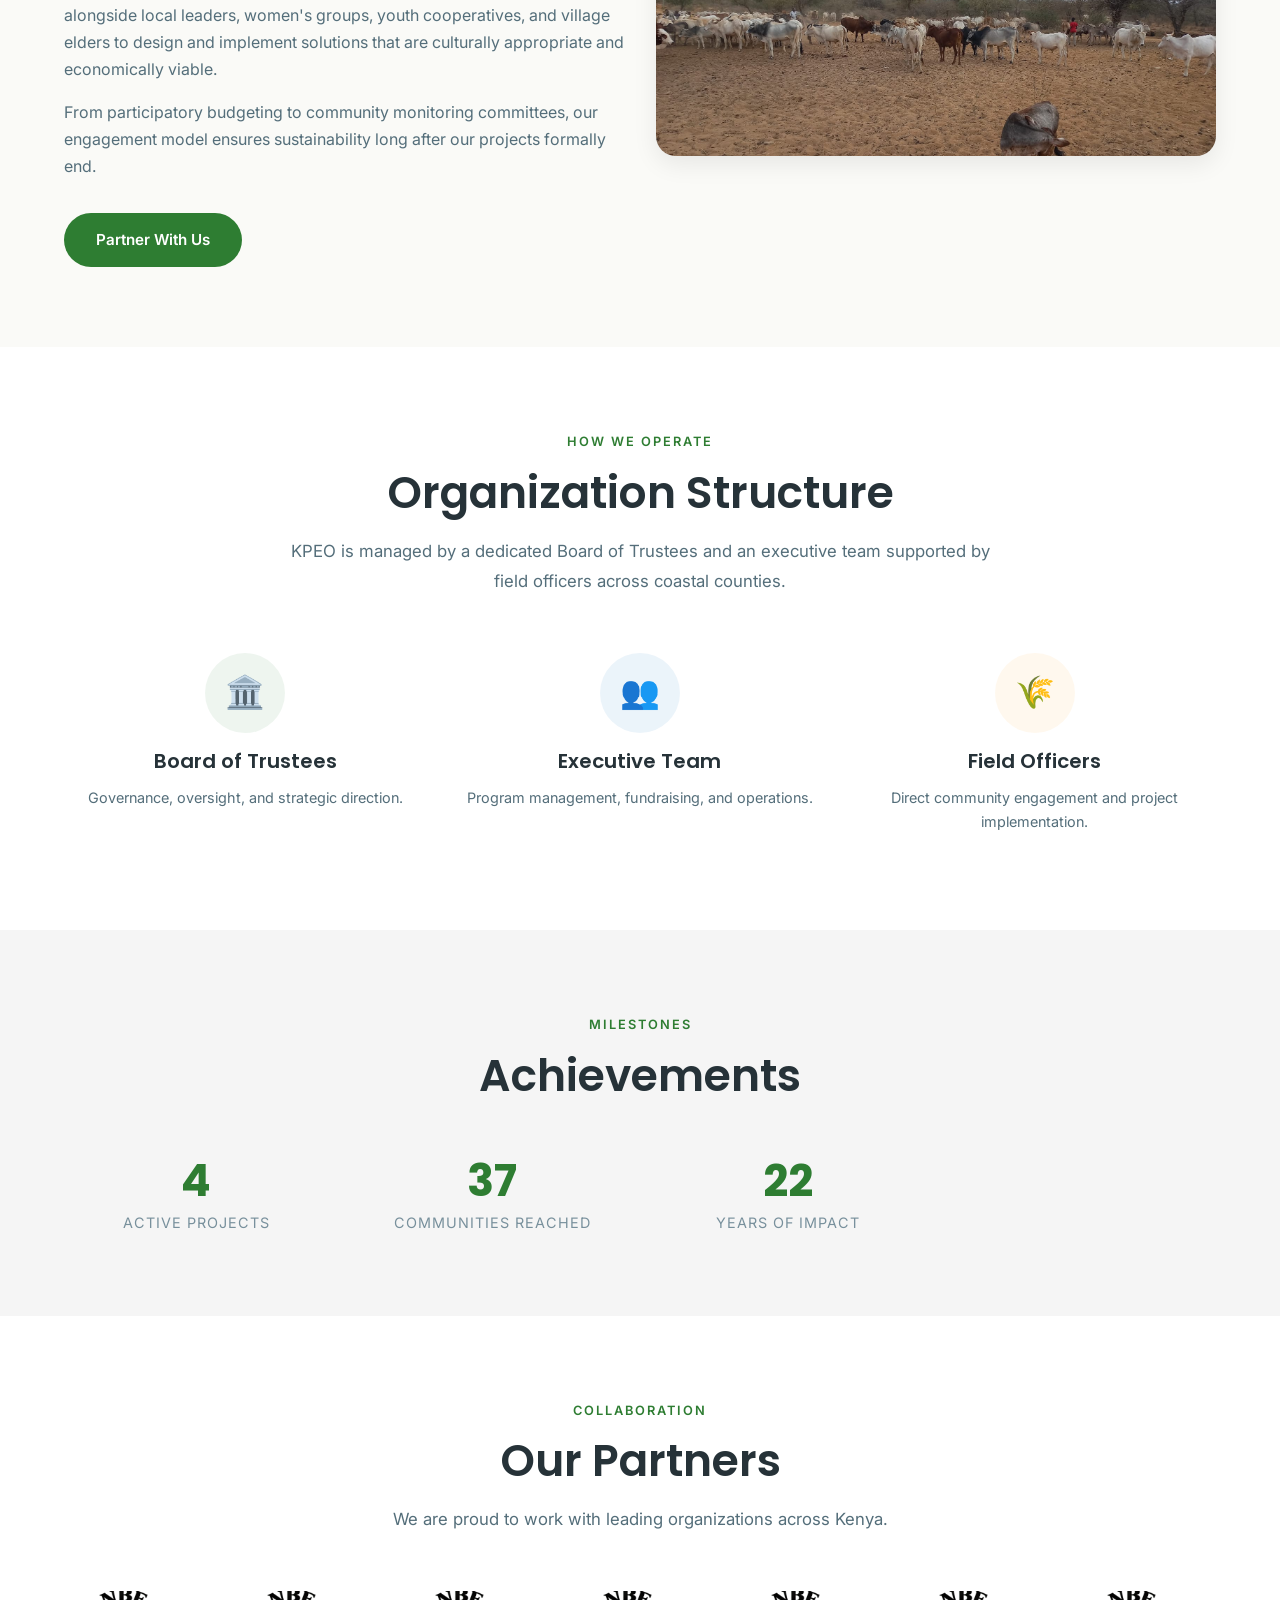
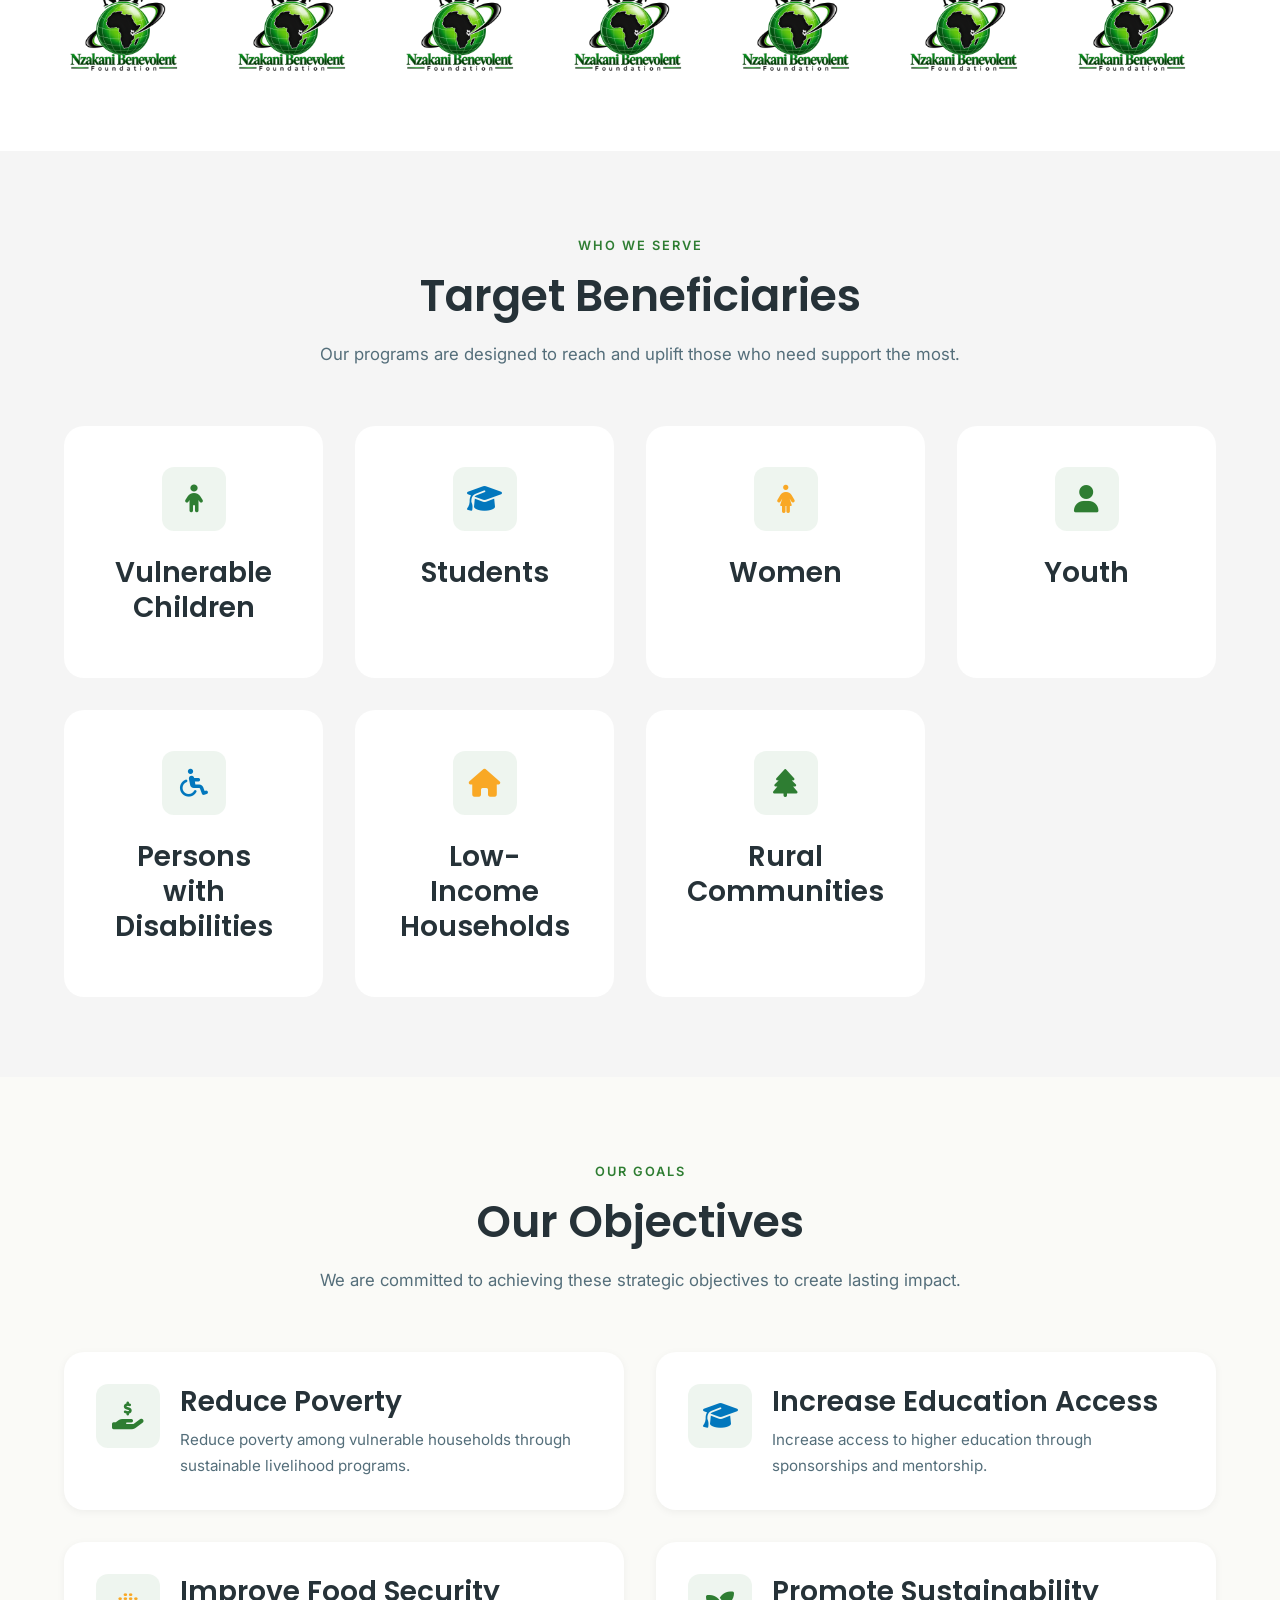
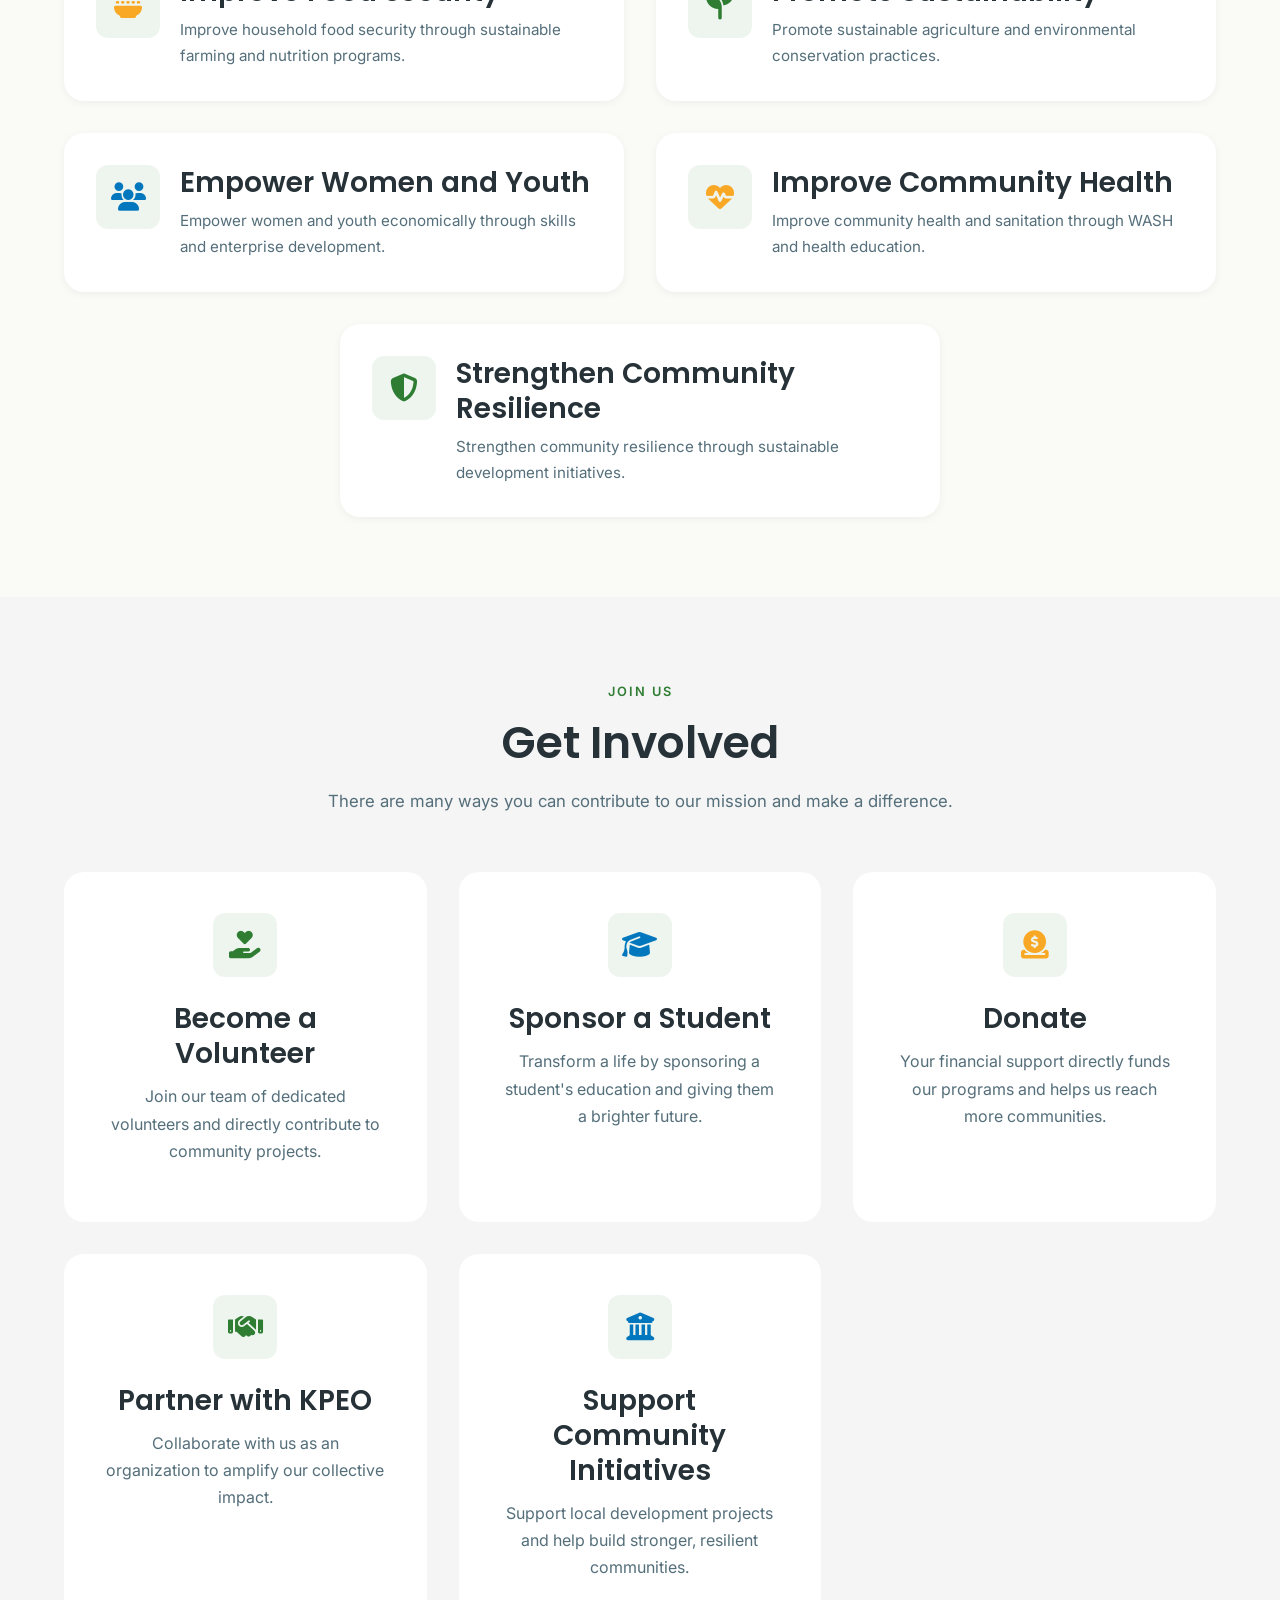
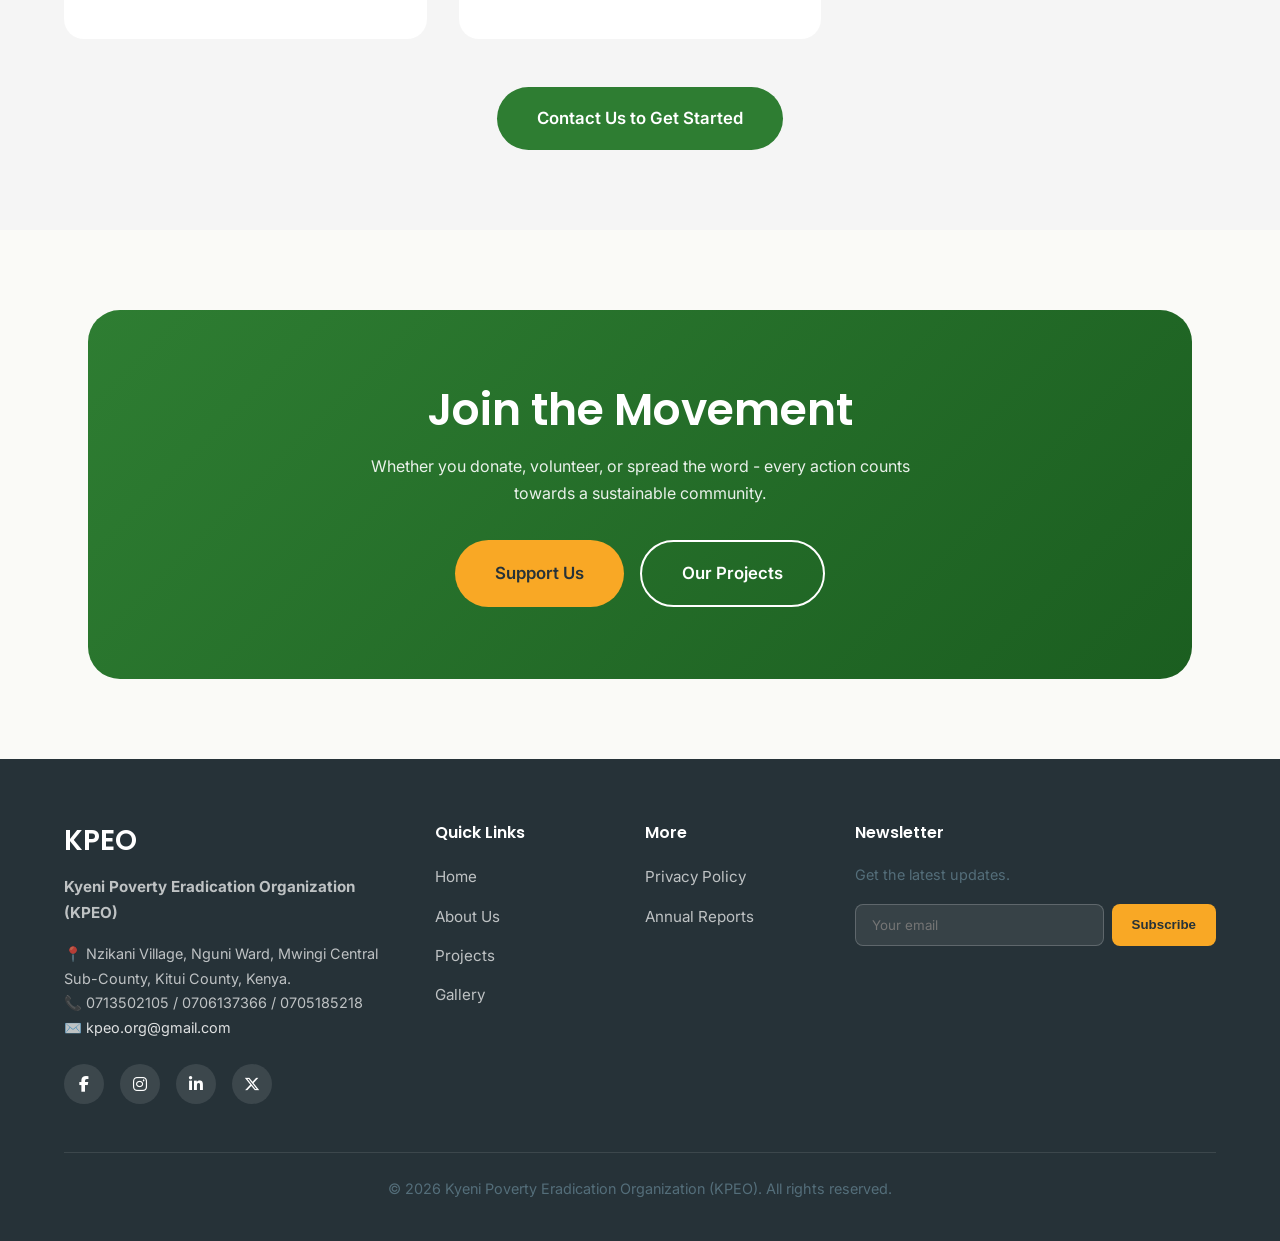
==== commit 98b41bca: "Remove Privacy Policy from navigation bars; keep only in footer" ====
--- a/about.html
+++ b/about.html
@@ -70,7 +70,6 @@
         <li><a href="projects.html">Projects</a></li>
         <li><a href="gallery.html">Gallery</a></li>
         <li><a href="contact.html">Contact</a></li>
-        <li><a href="privacy.html">Privacy Policy</a></li>
         <li><a href="index.html#donate" class="nav-donate mpesa-trigger">Donate</a></li>
       </ul>
       <div class="mobile-menu-btn" aria-label="Toggle Menu" aria-expanded="false">
@@ -85,7 +84,6 @@
       <a href="projects.html">Projects</a>
       <a href="gallery.html">Gallery</a>
       <a href="contact.html">Contact</a>
-      <a href="privacy.html">Privacy Policy</a>
       <a href="index.html#donate" class="btn btn-primary mpesa-trigger">Donate Now</a>
     </div>
   </nav>
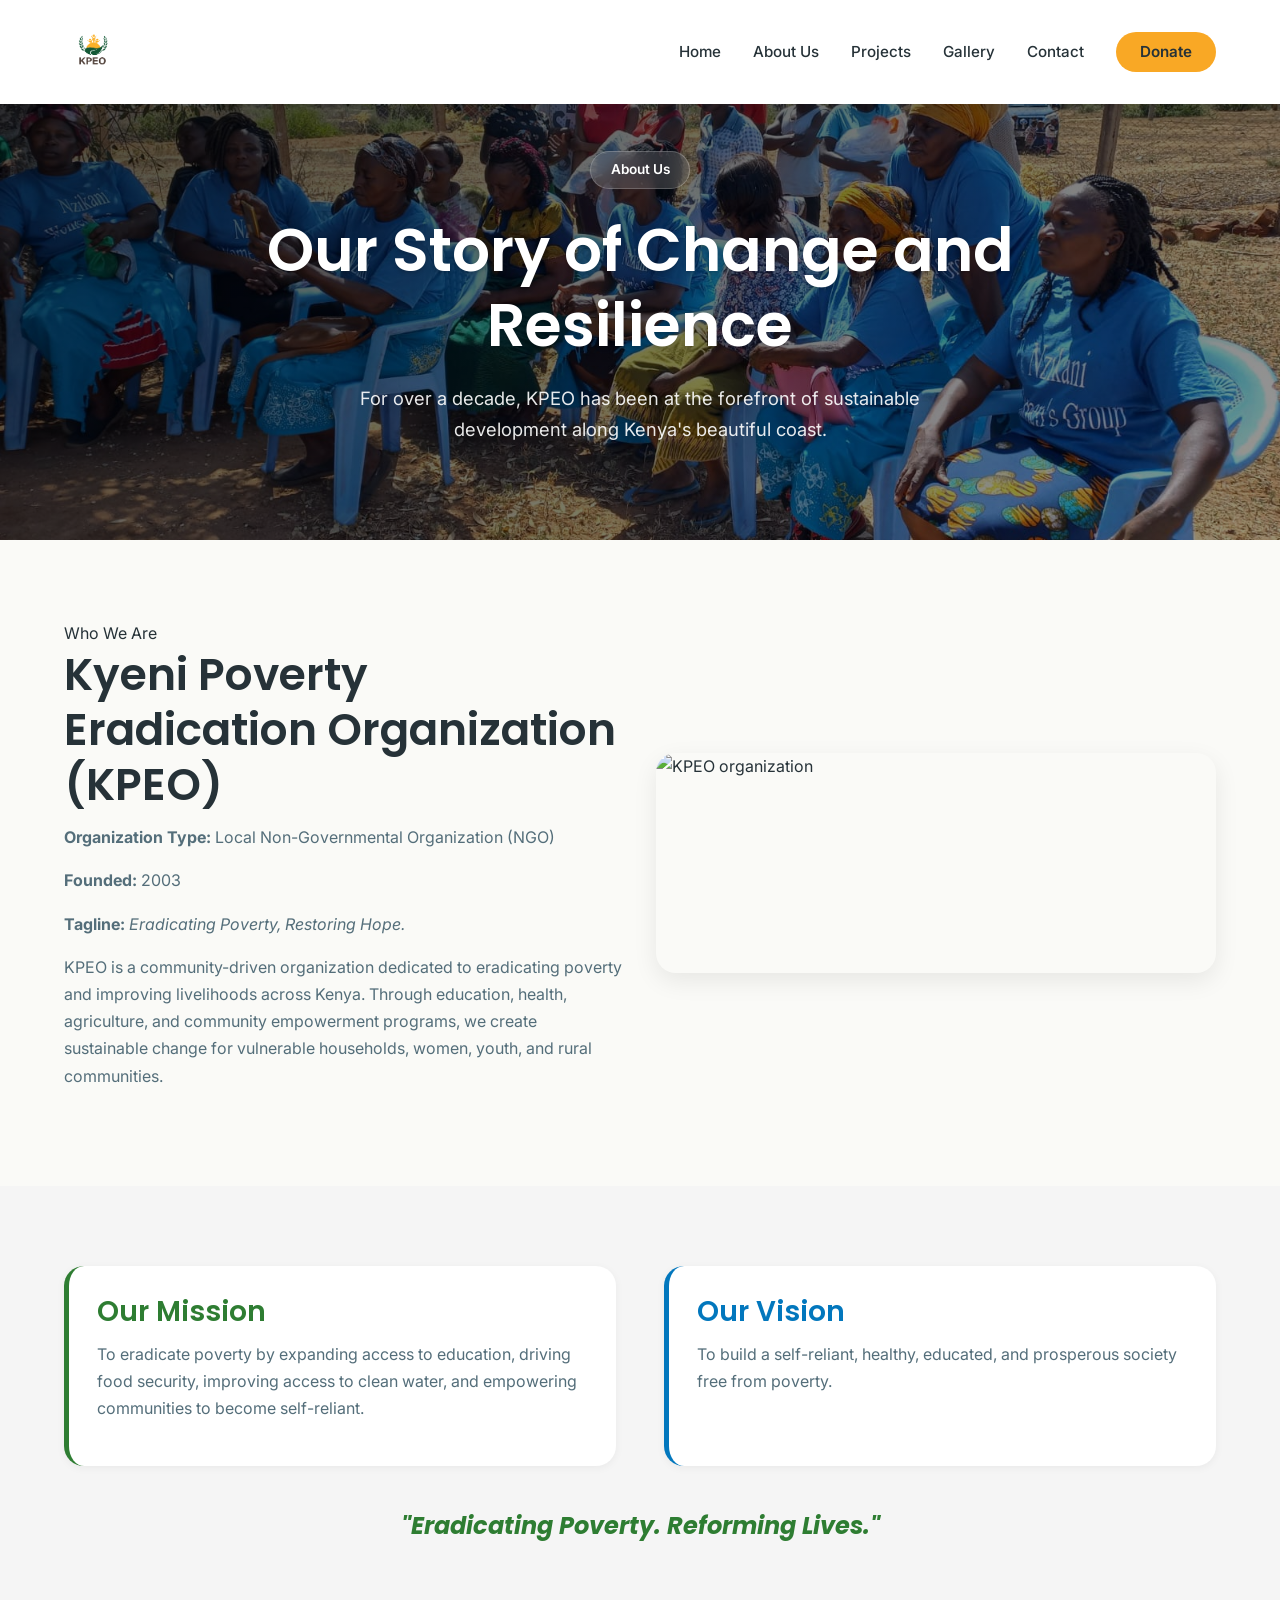
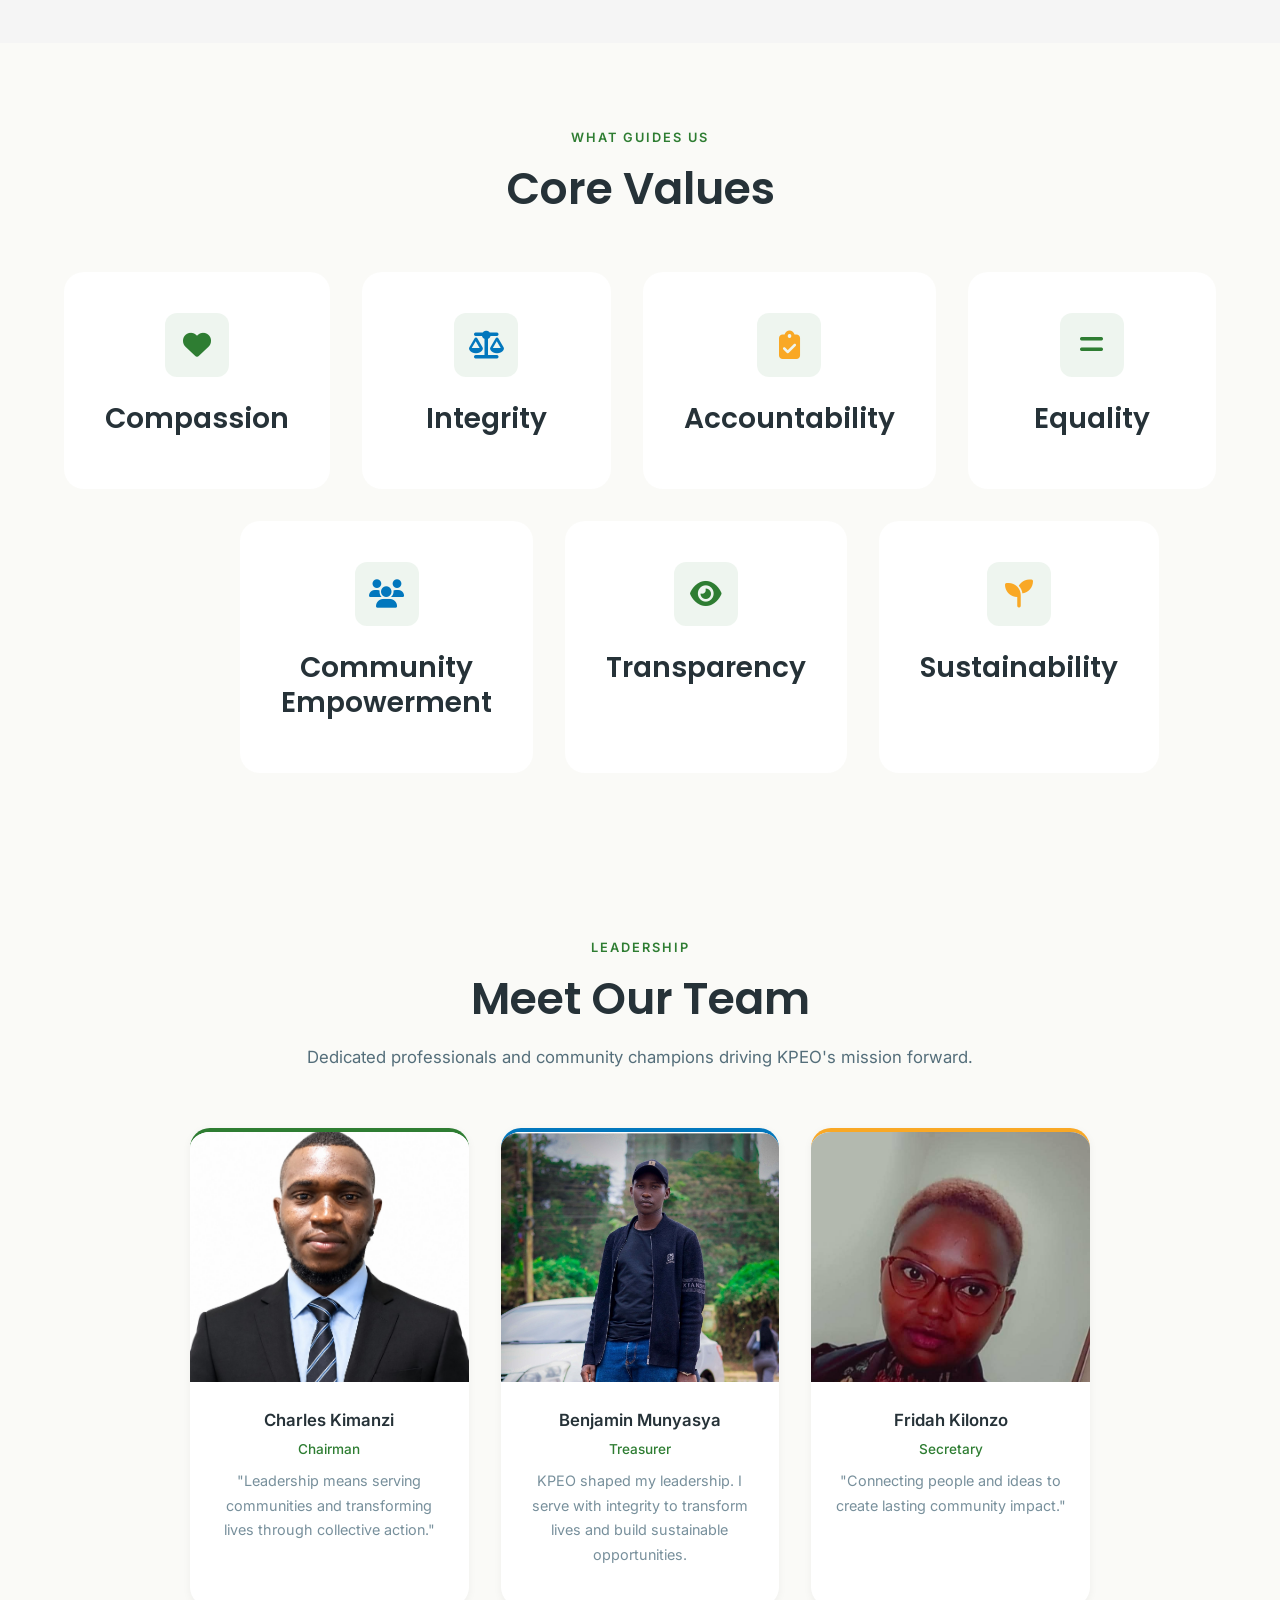
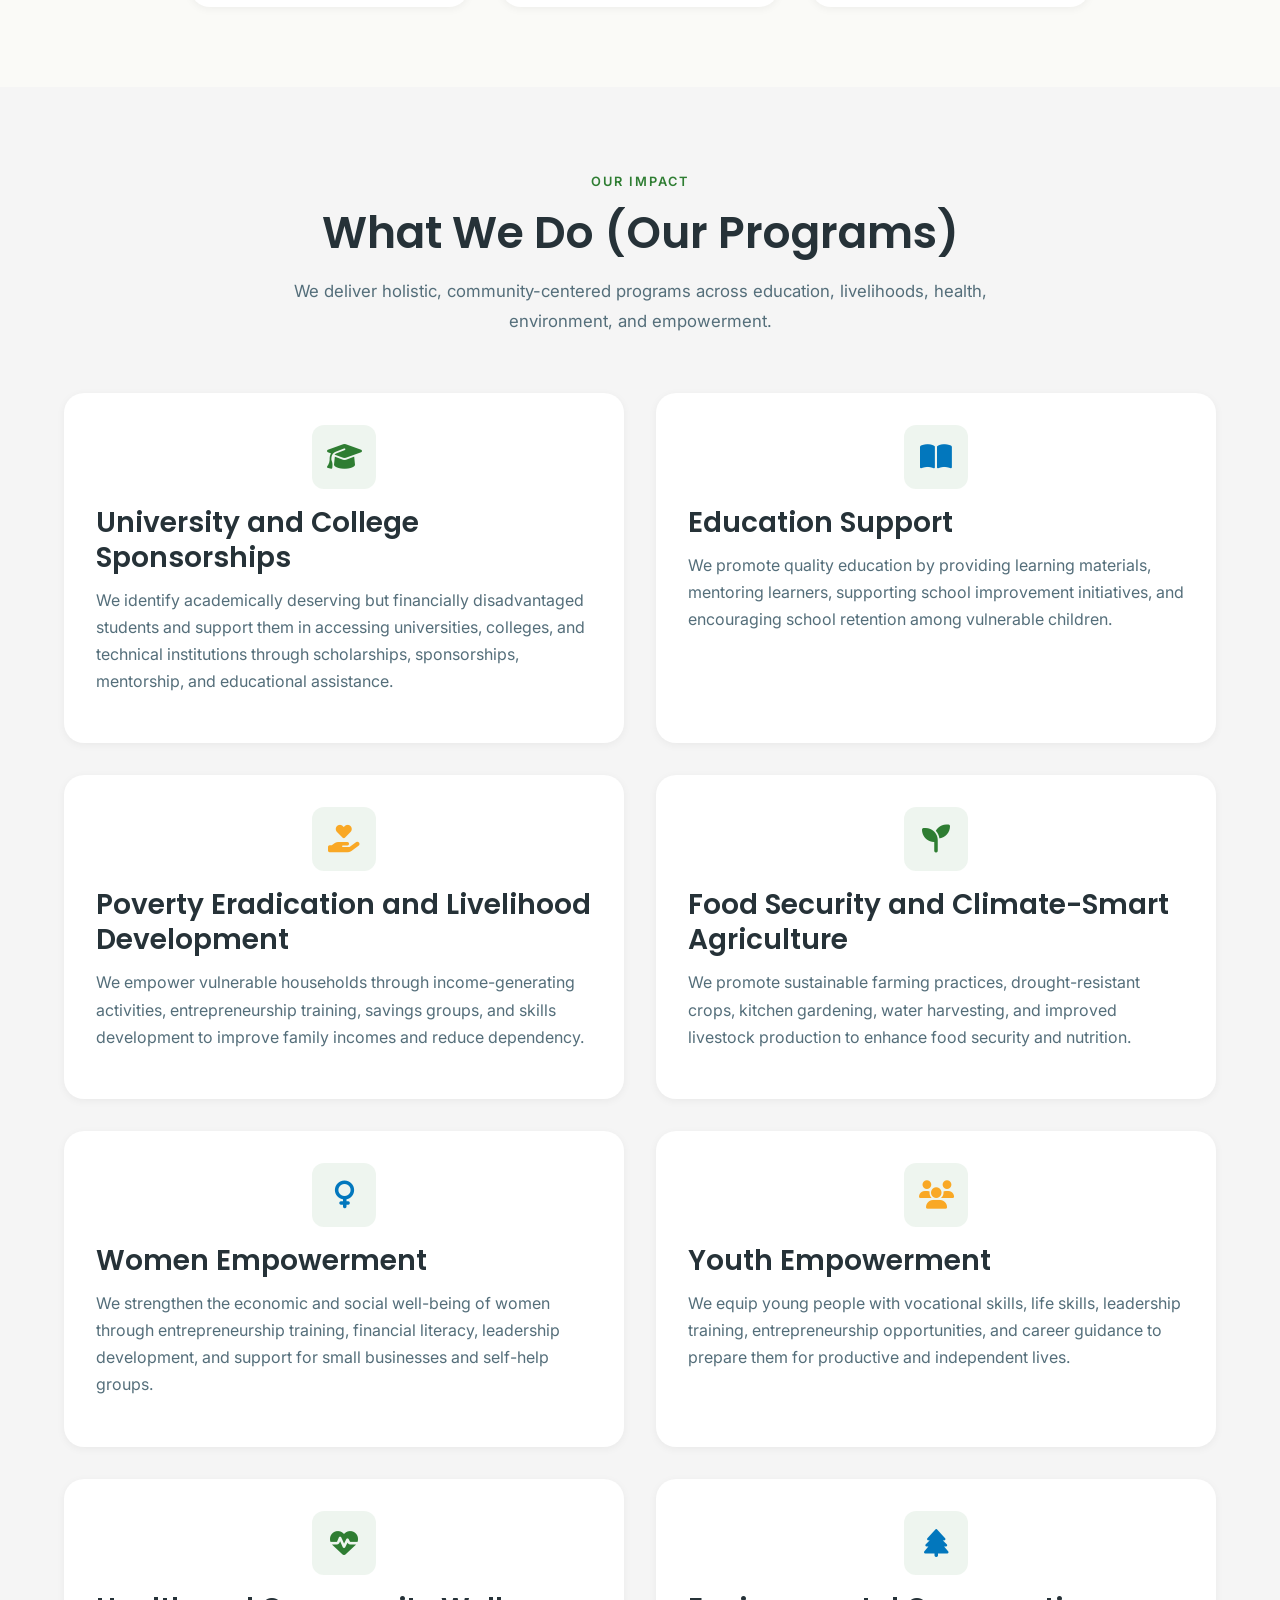
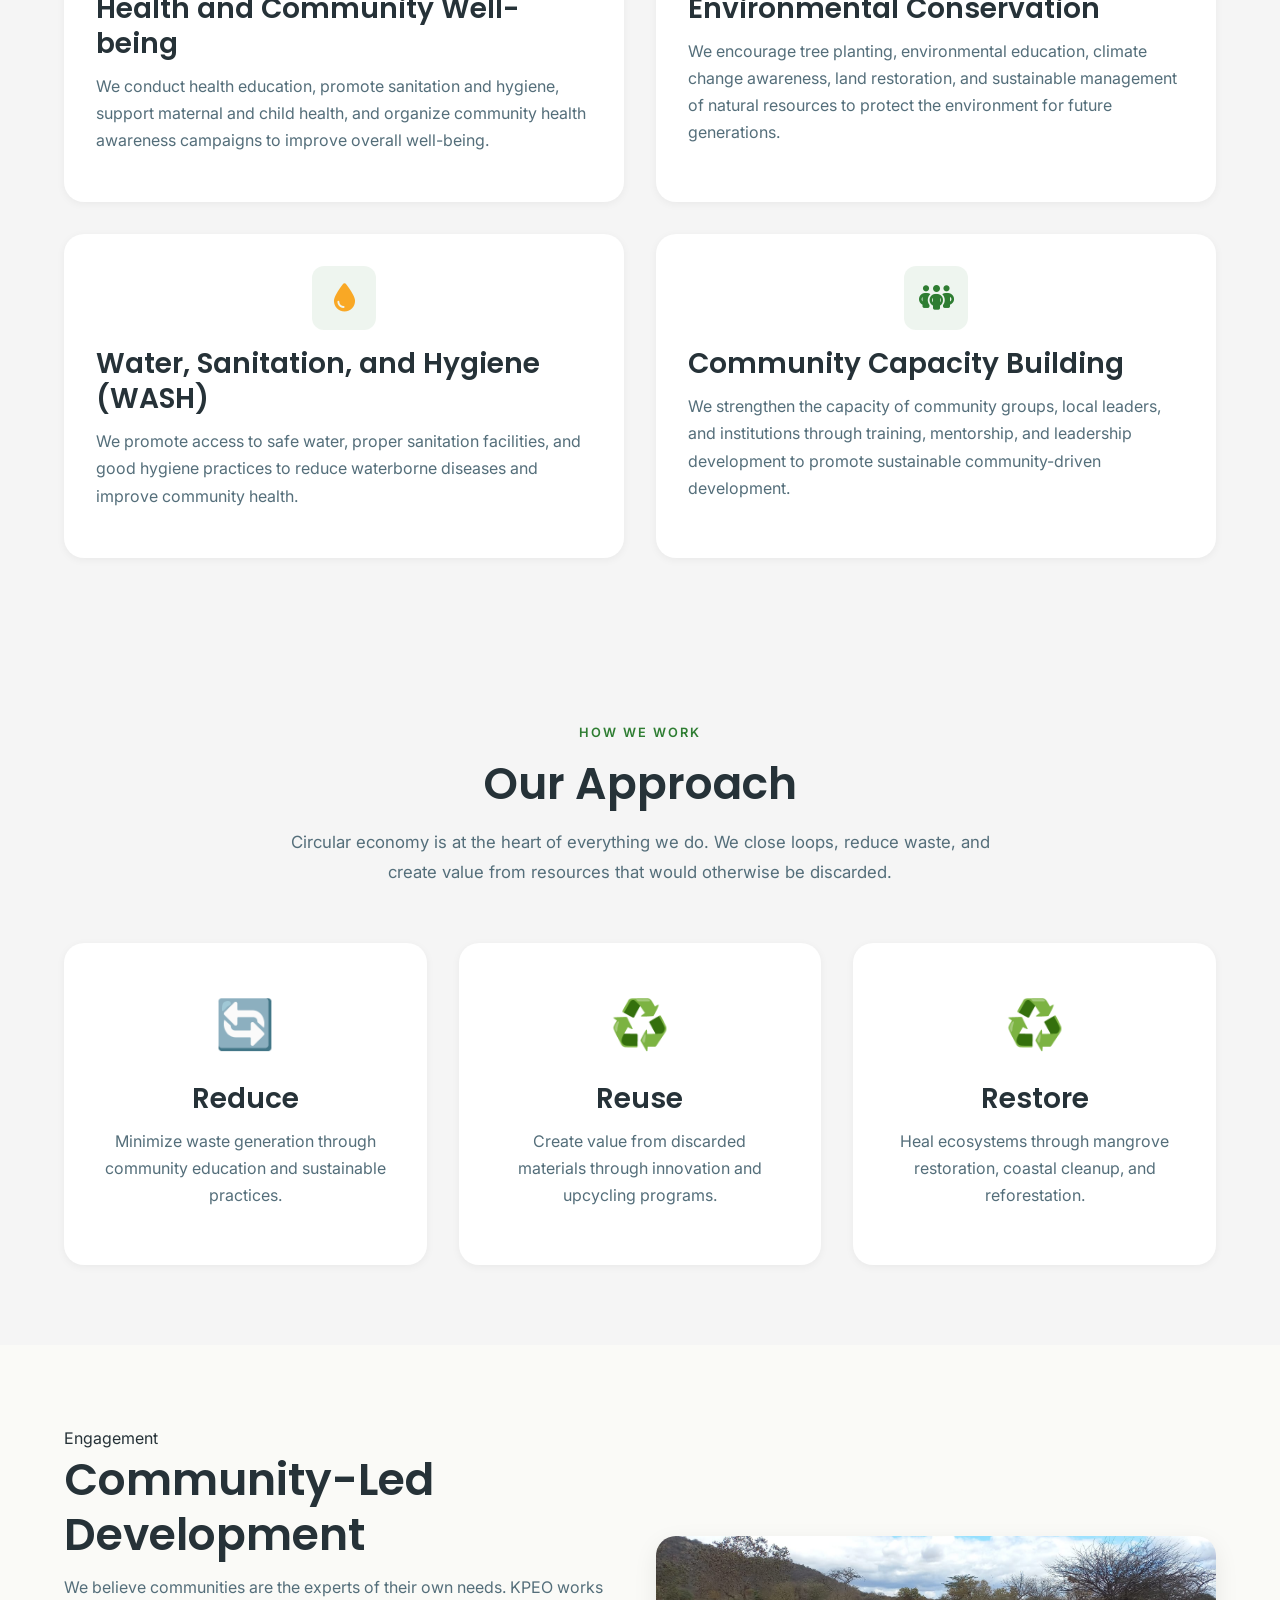
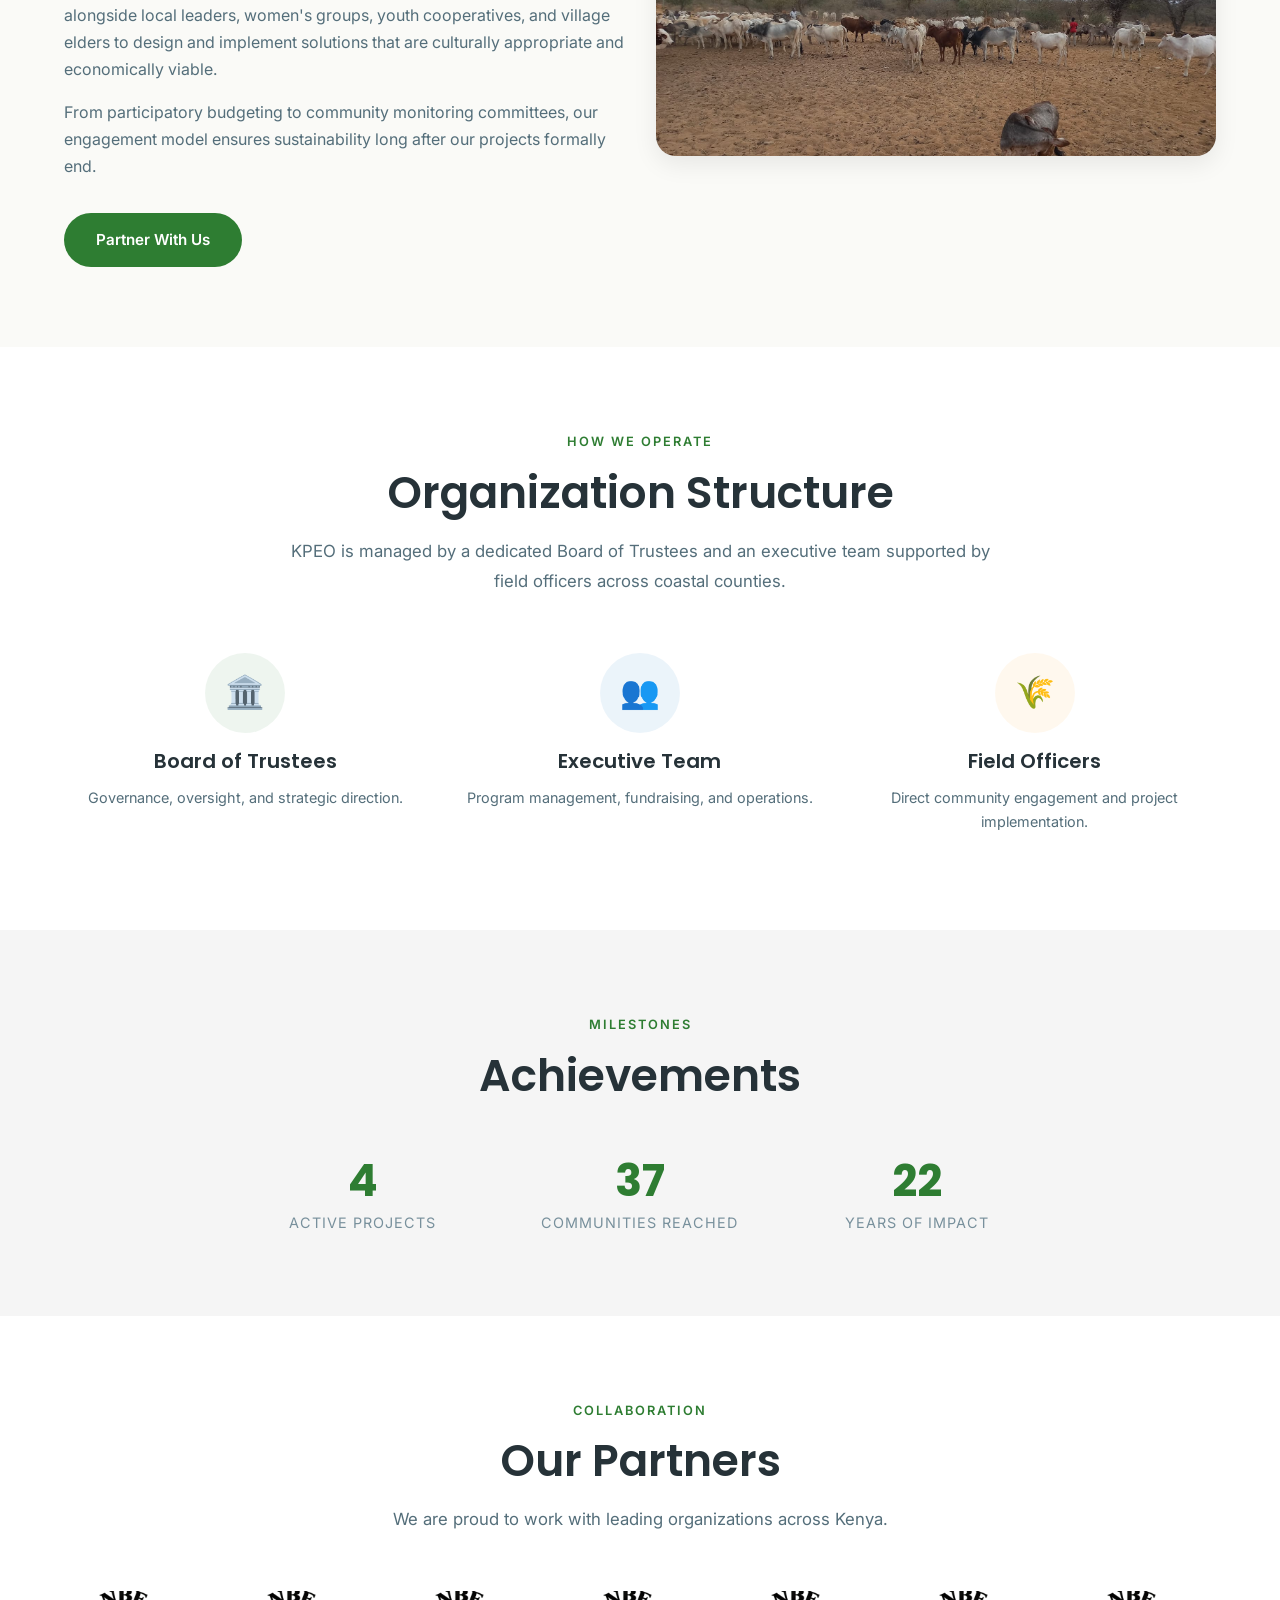
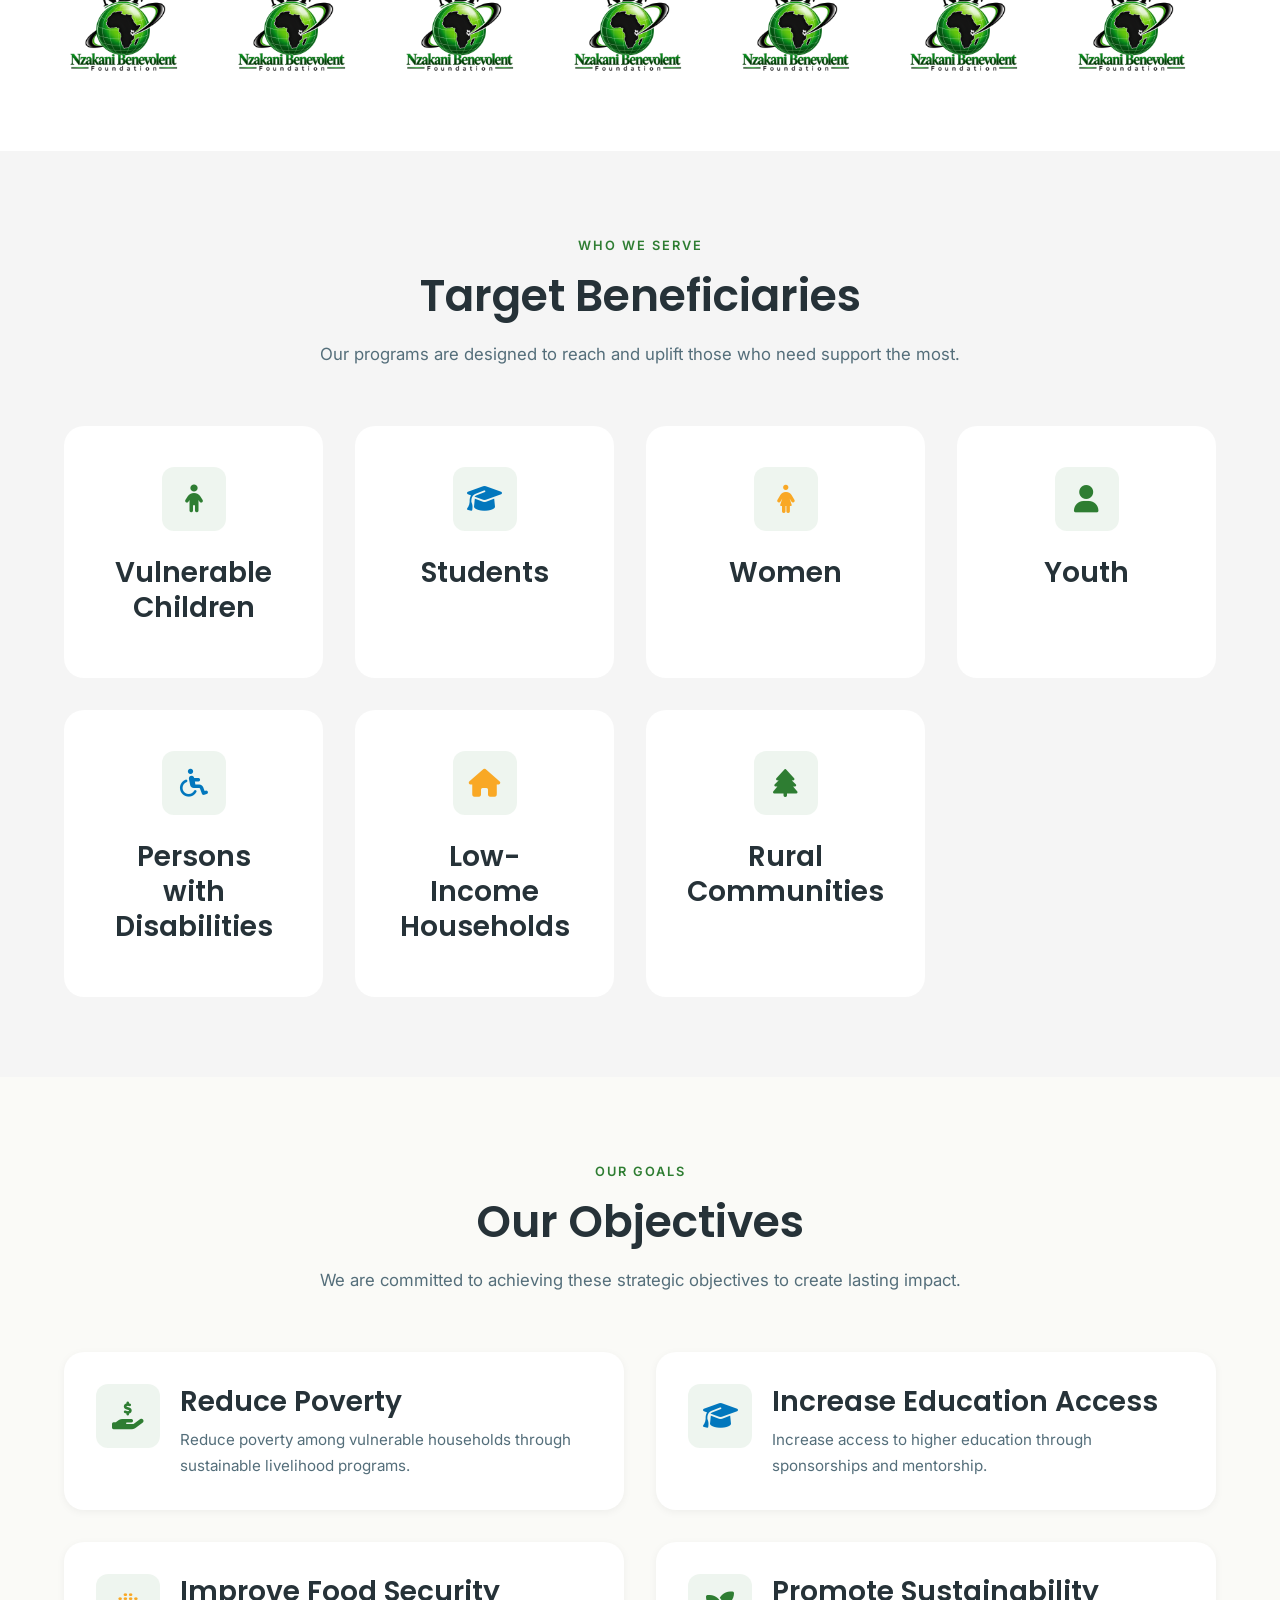
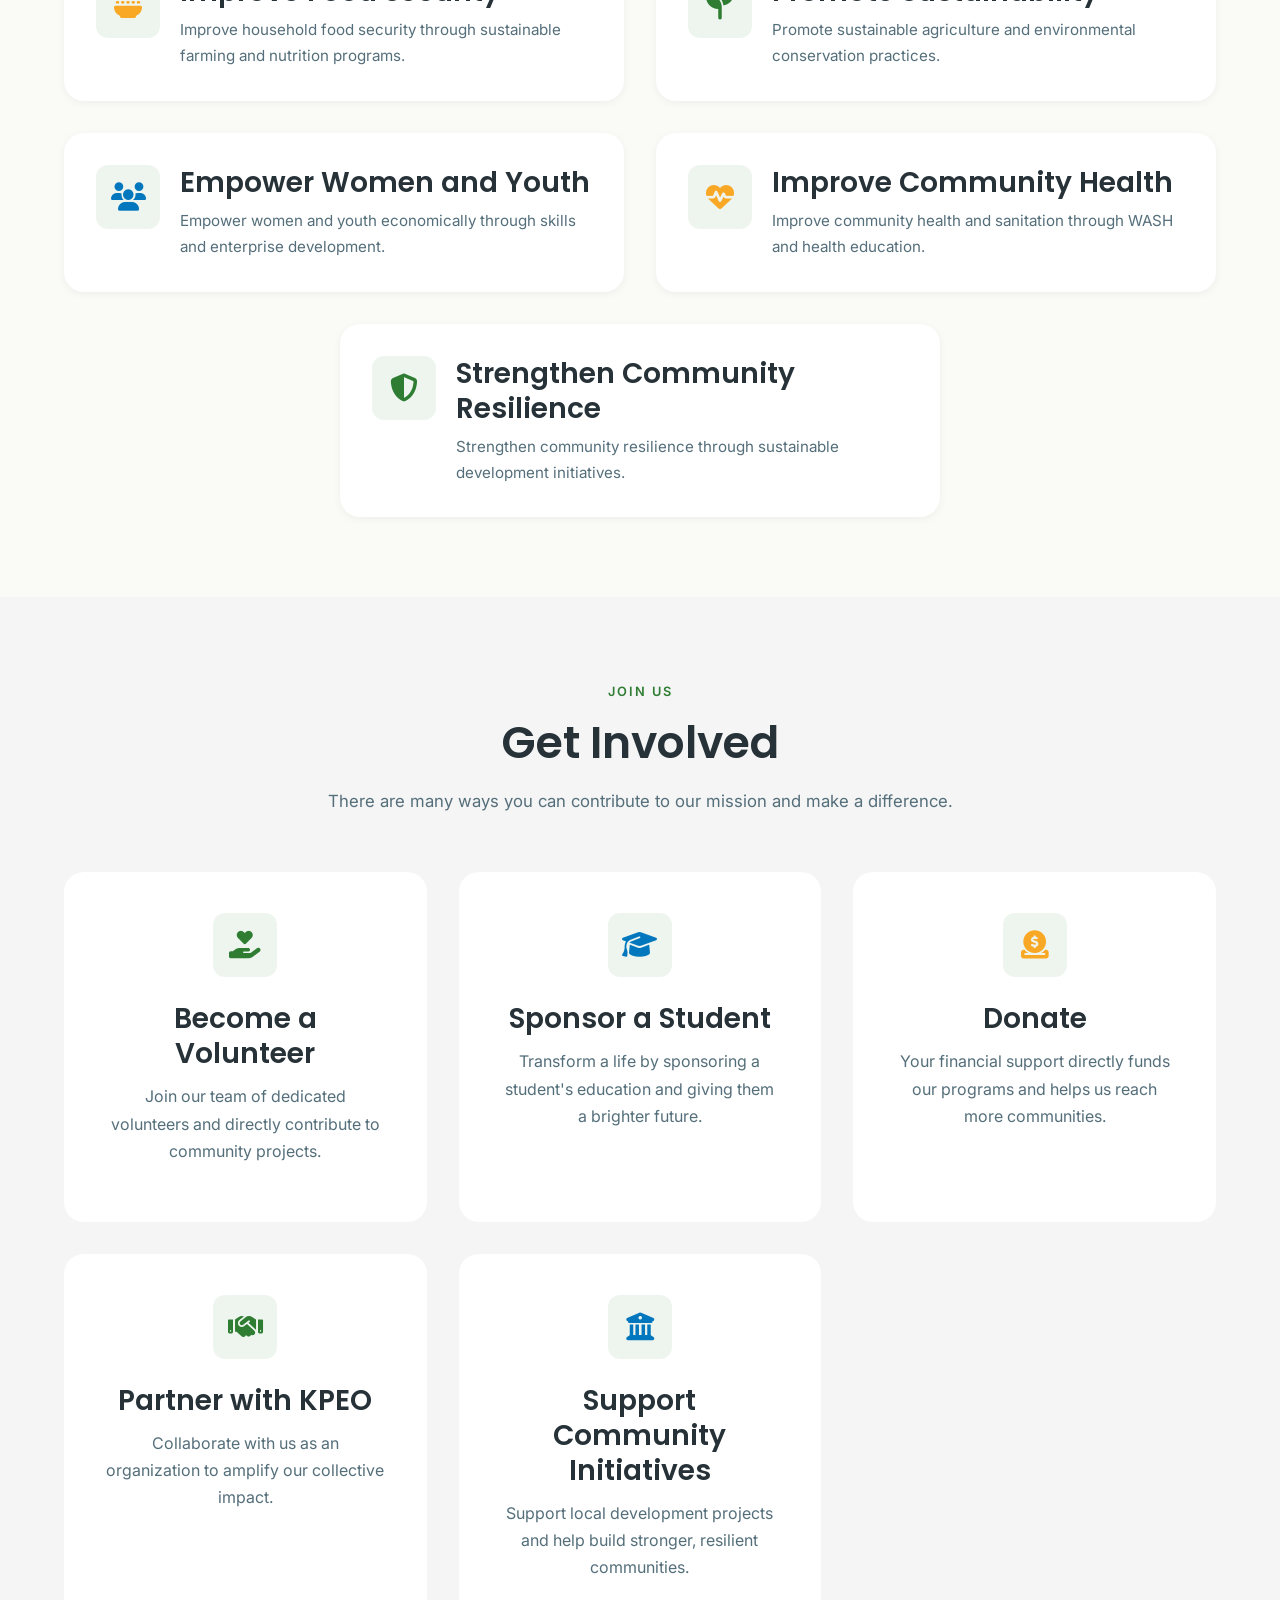
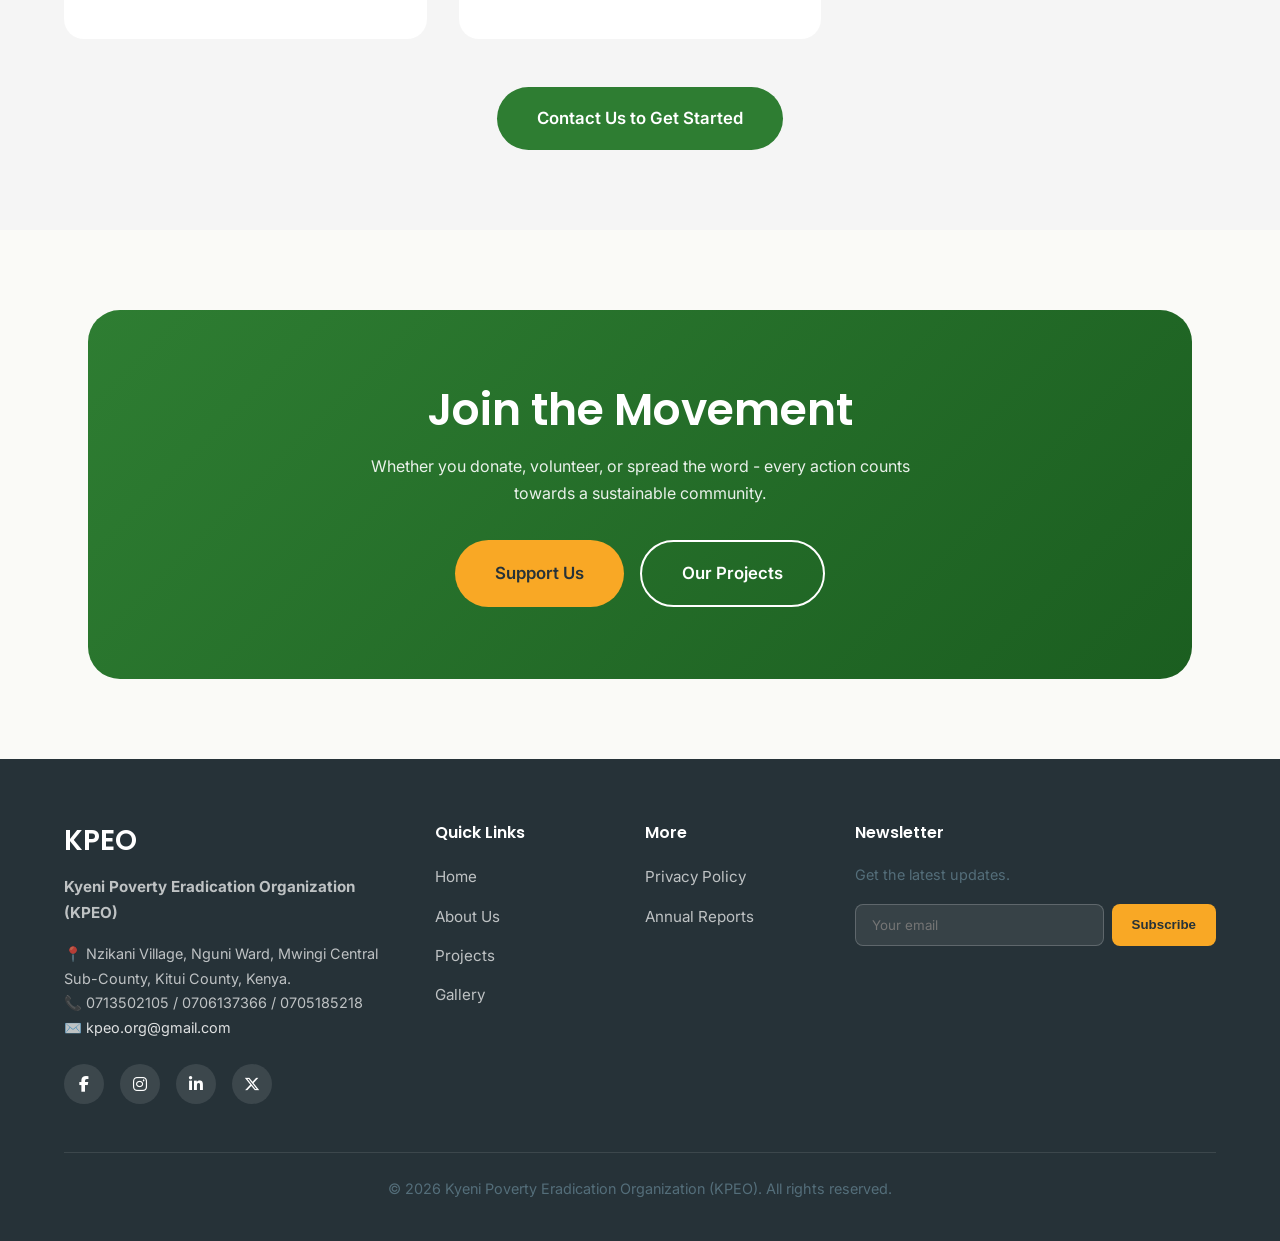
==== commit ad97eae6: "Center achievements/milestones section in about page" ====
--- a/about.html
+++ b/about.html
@@ -366,7 +366,7 @@
           <span class="subtitle">Milestones</span>
           <h2>Achievements</h2>
         </div>
-        <div class="grid grid-4">
+        <div class="grid grid-3" style="justify-content: center; max-width: 800px; margin: 0 auto;">
           <div class="stat-item text-center animate-fade-up delay-1">
             <div class="stat-number counter" data-target="5">0</div>
             <div class="stat-label">Active Projects</div>
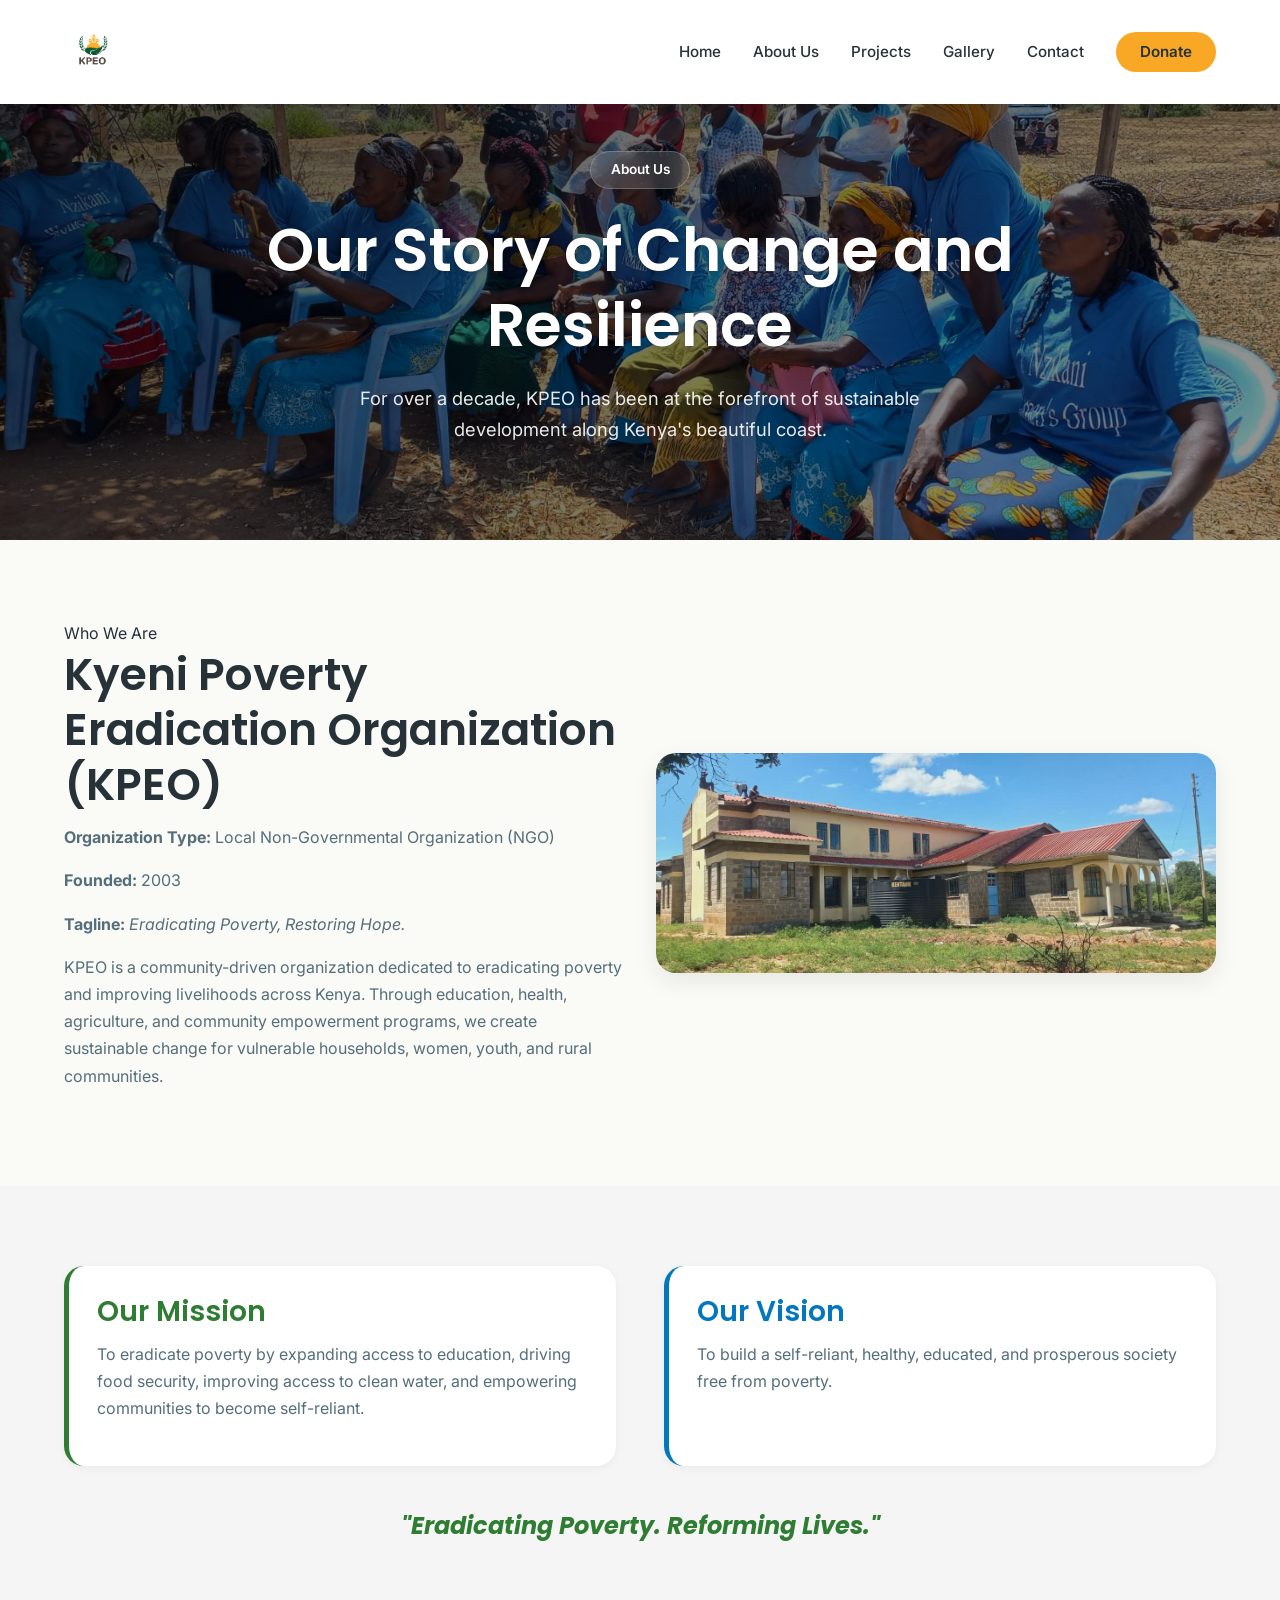
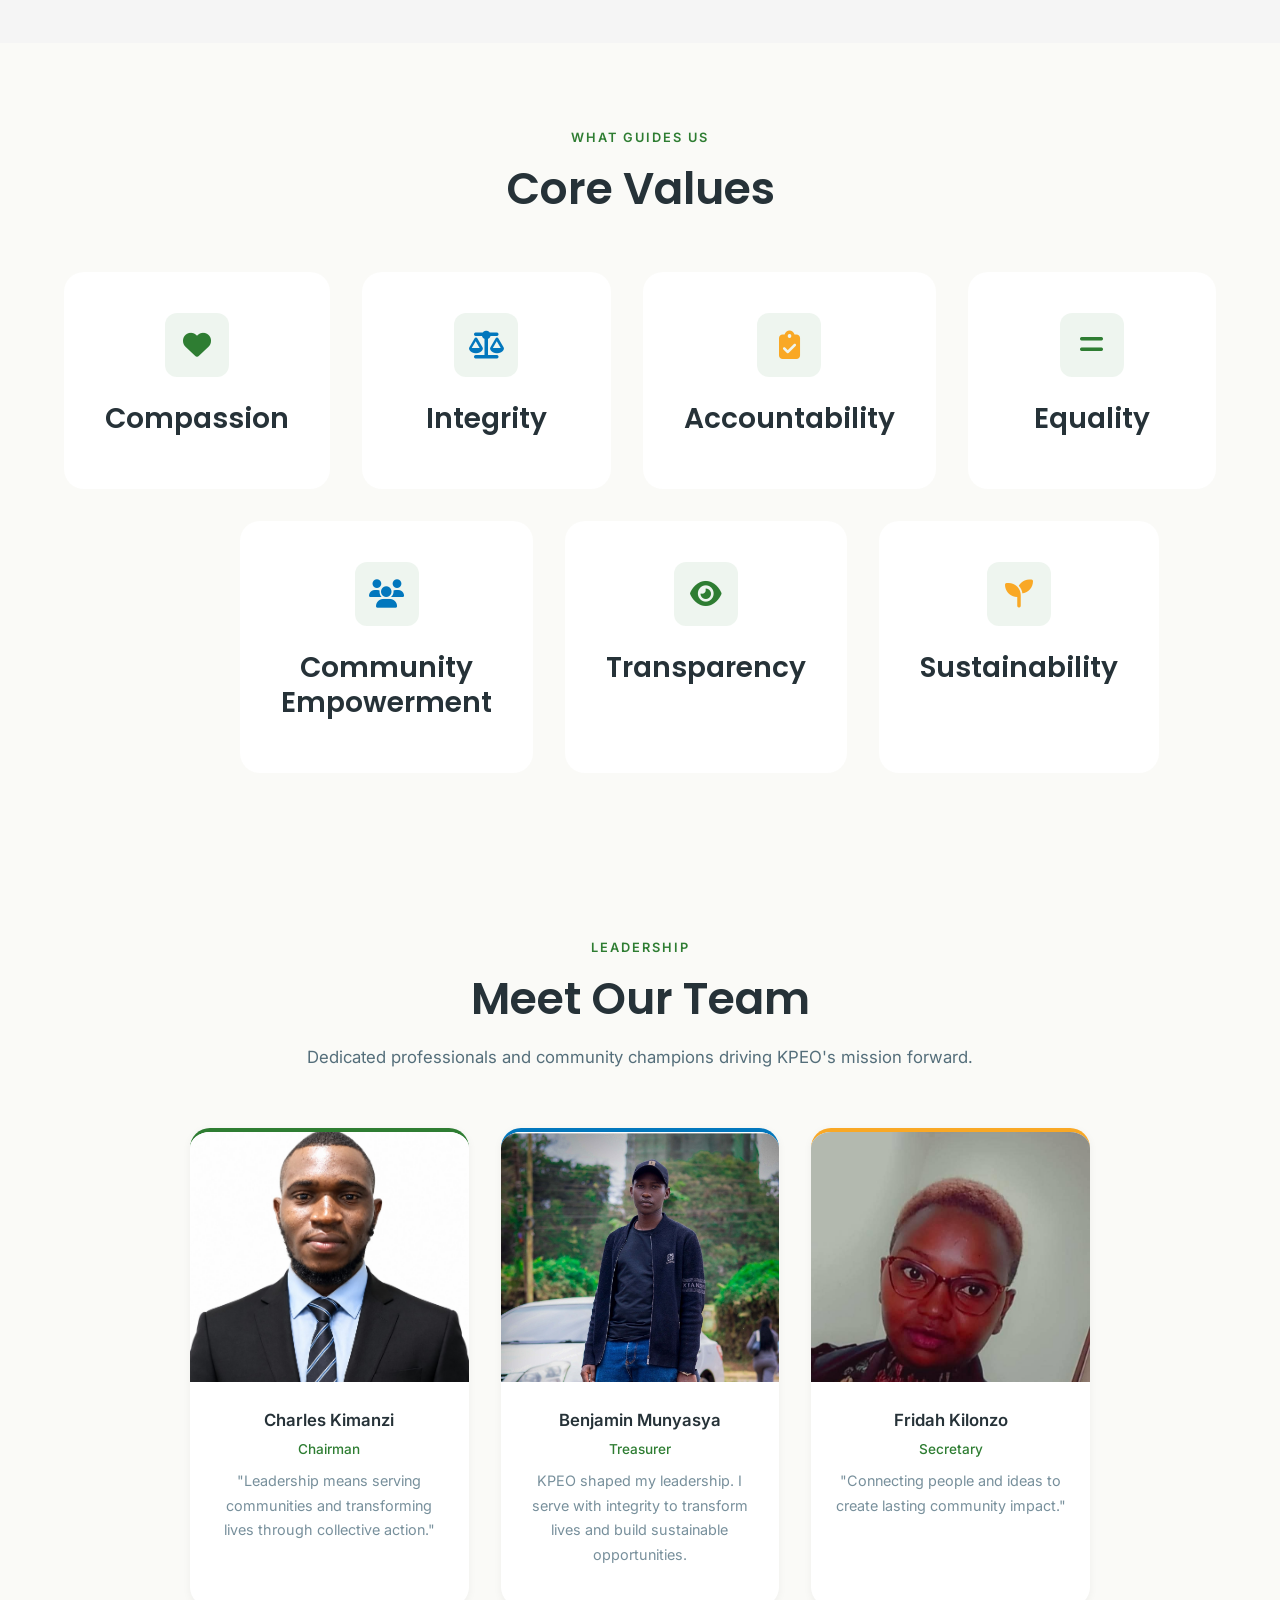
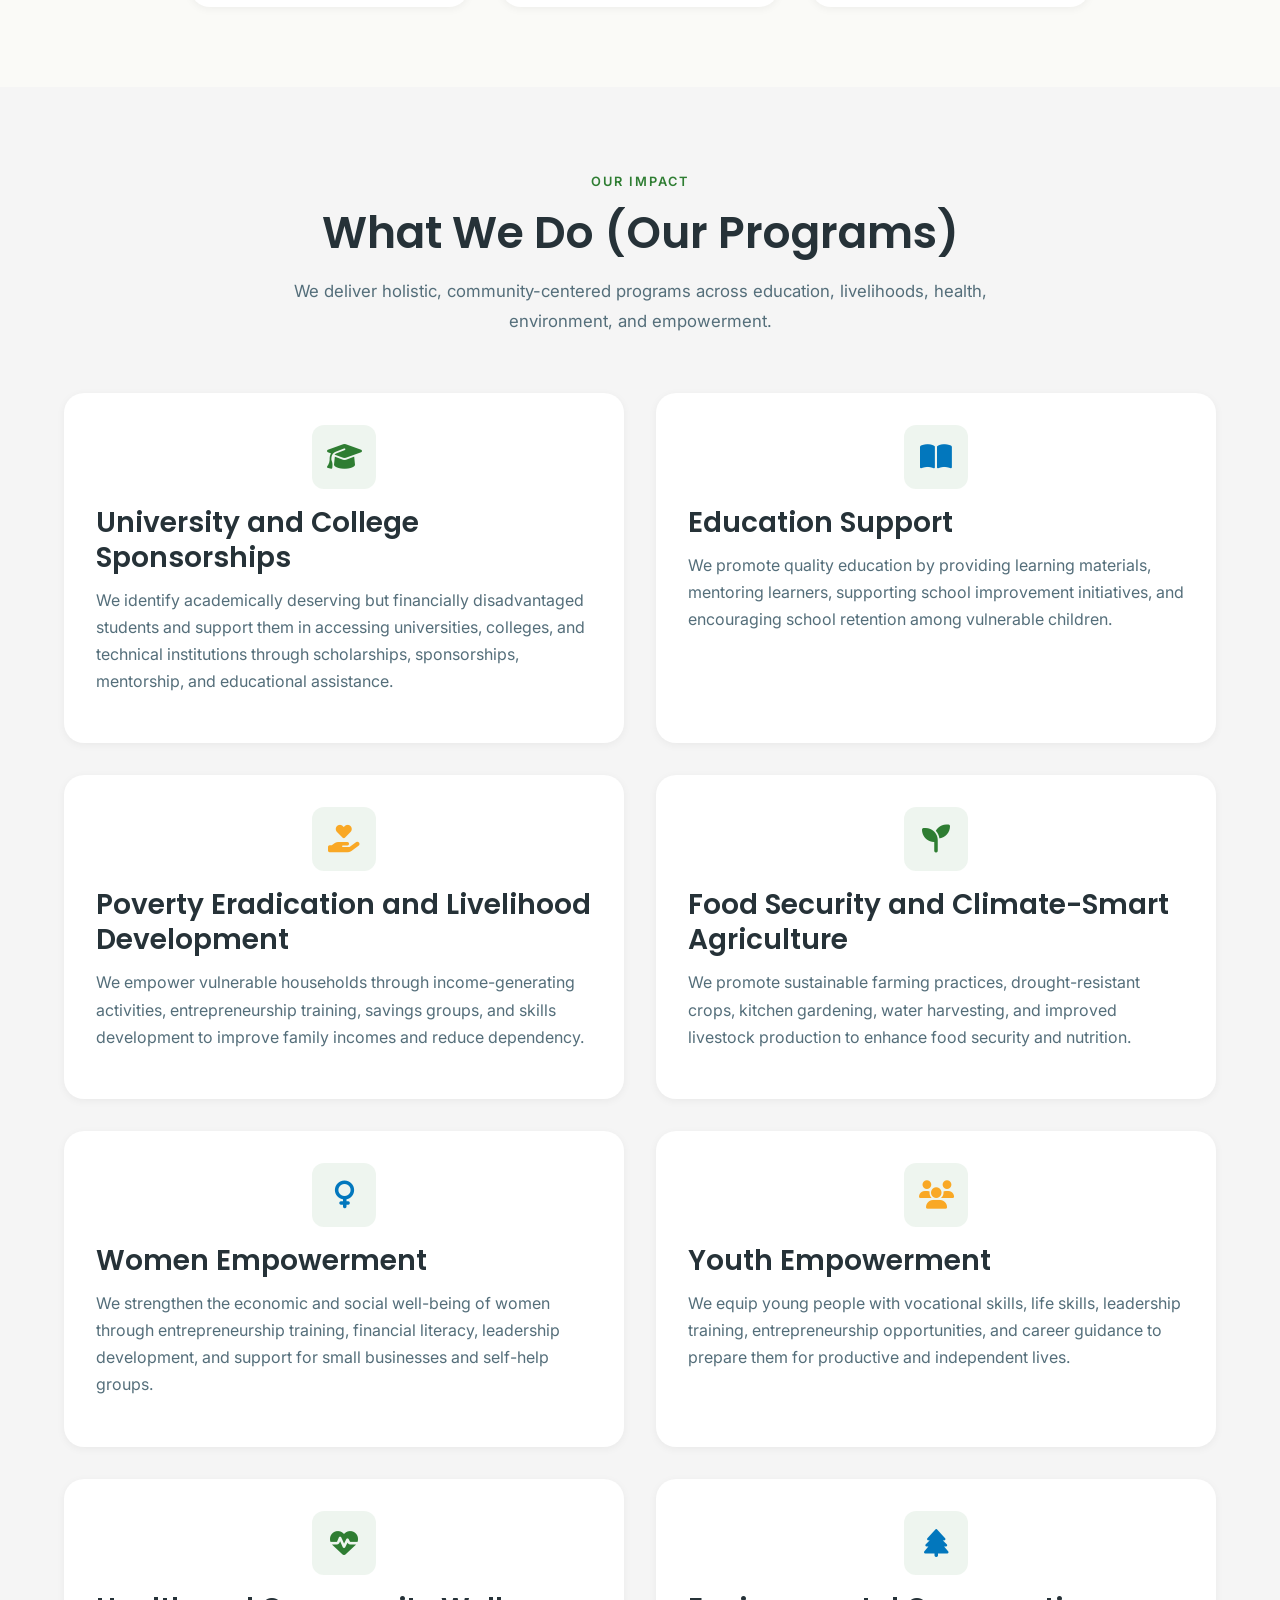
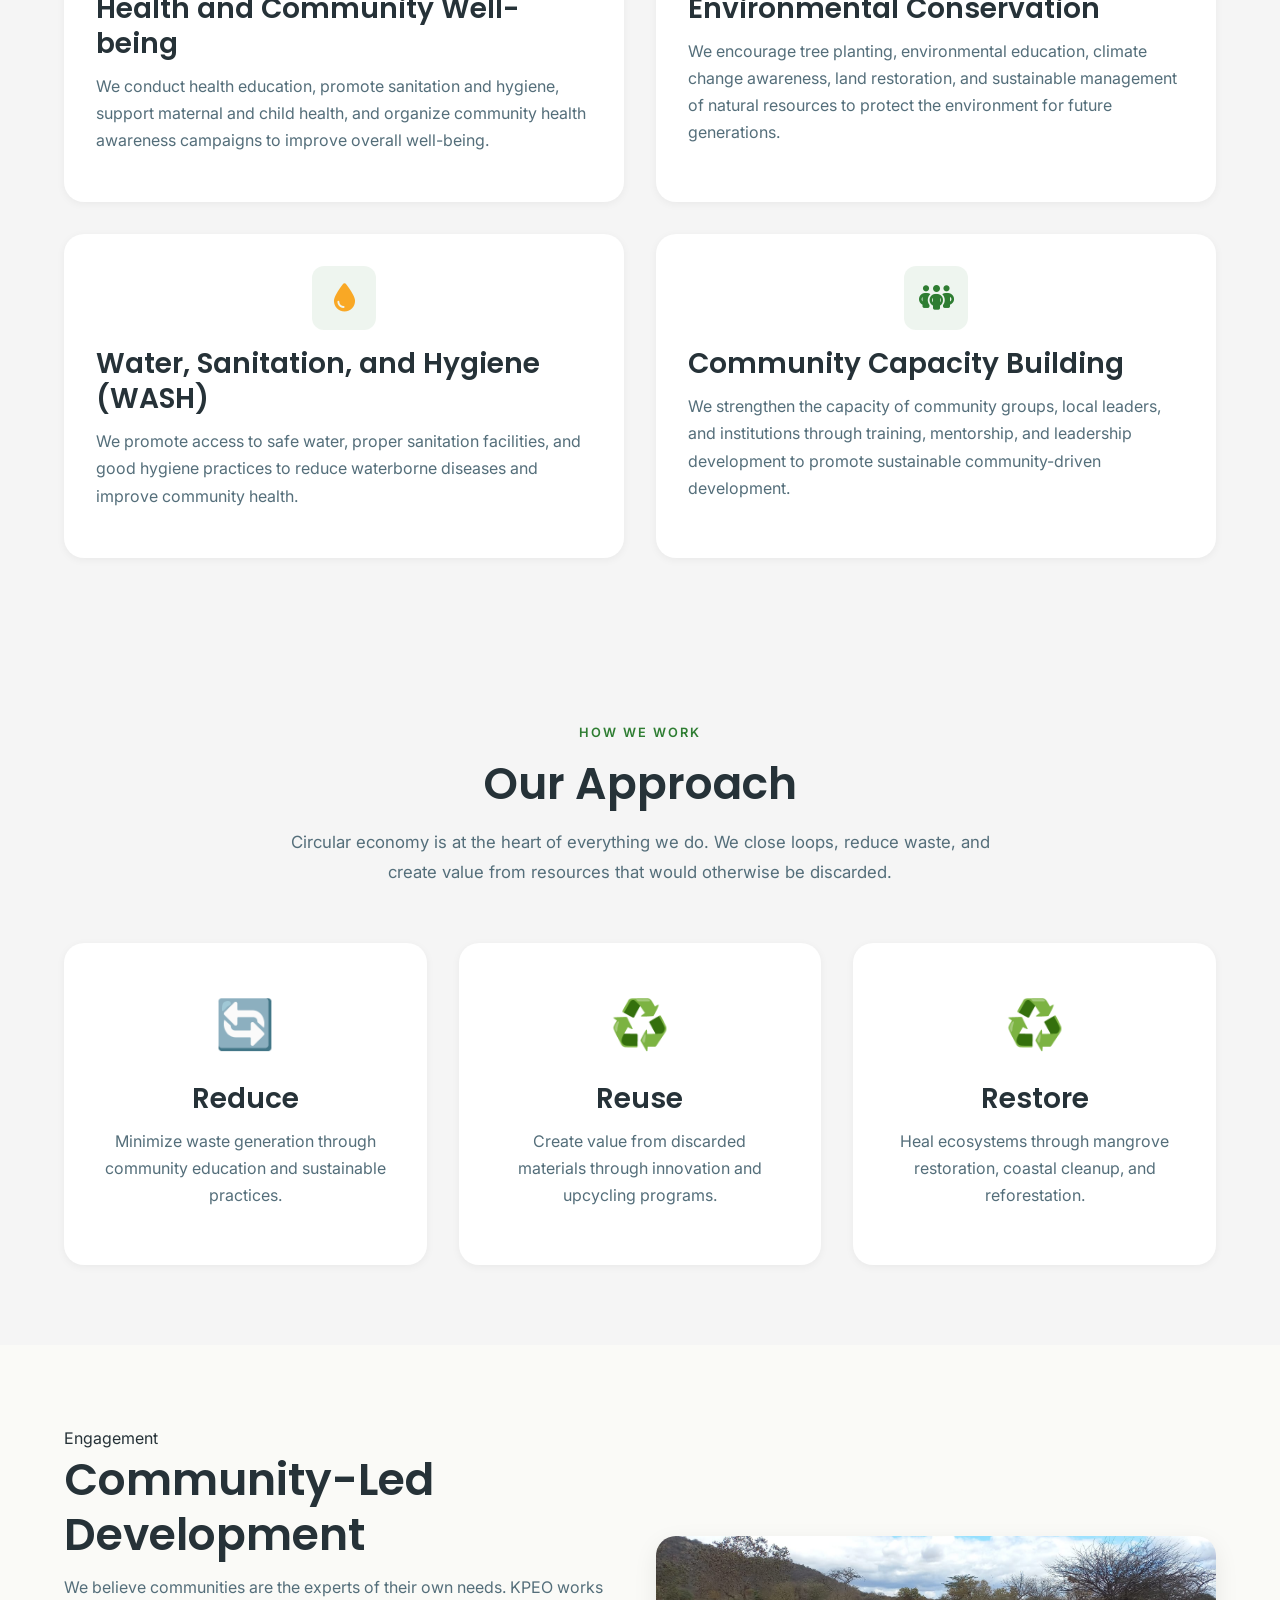
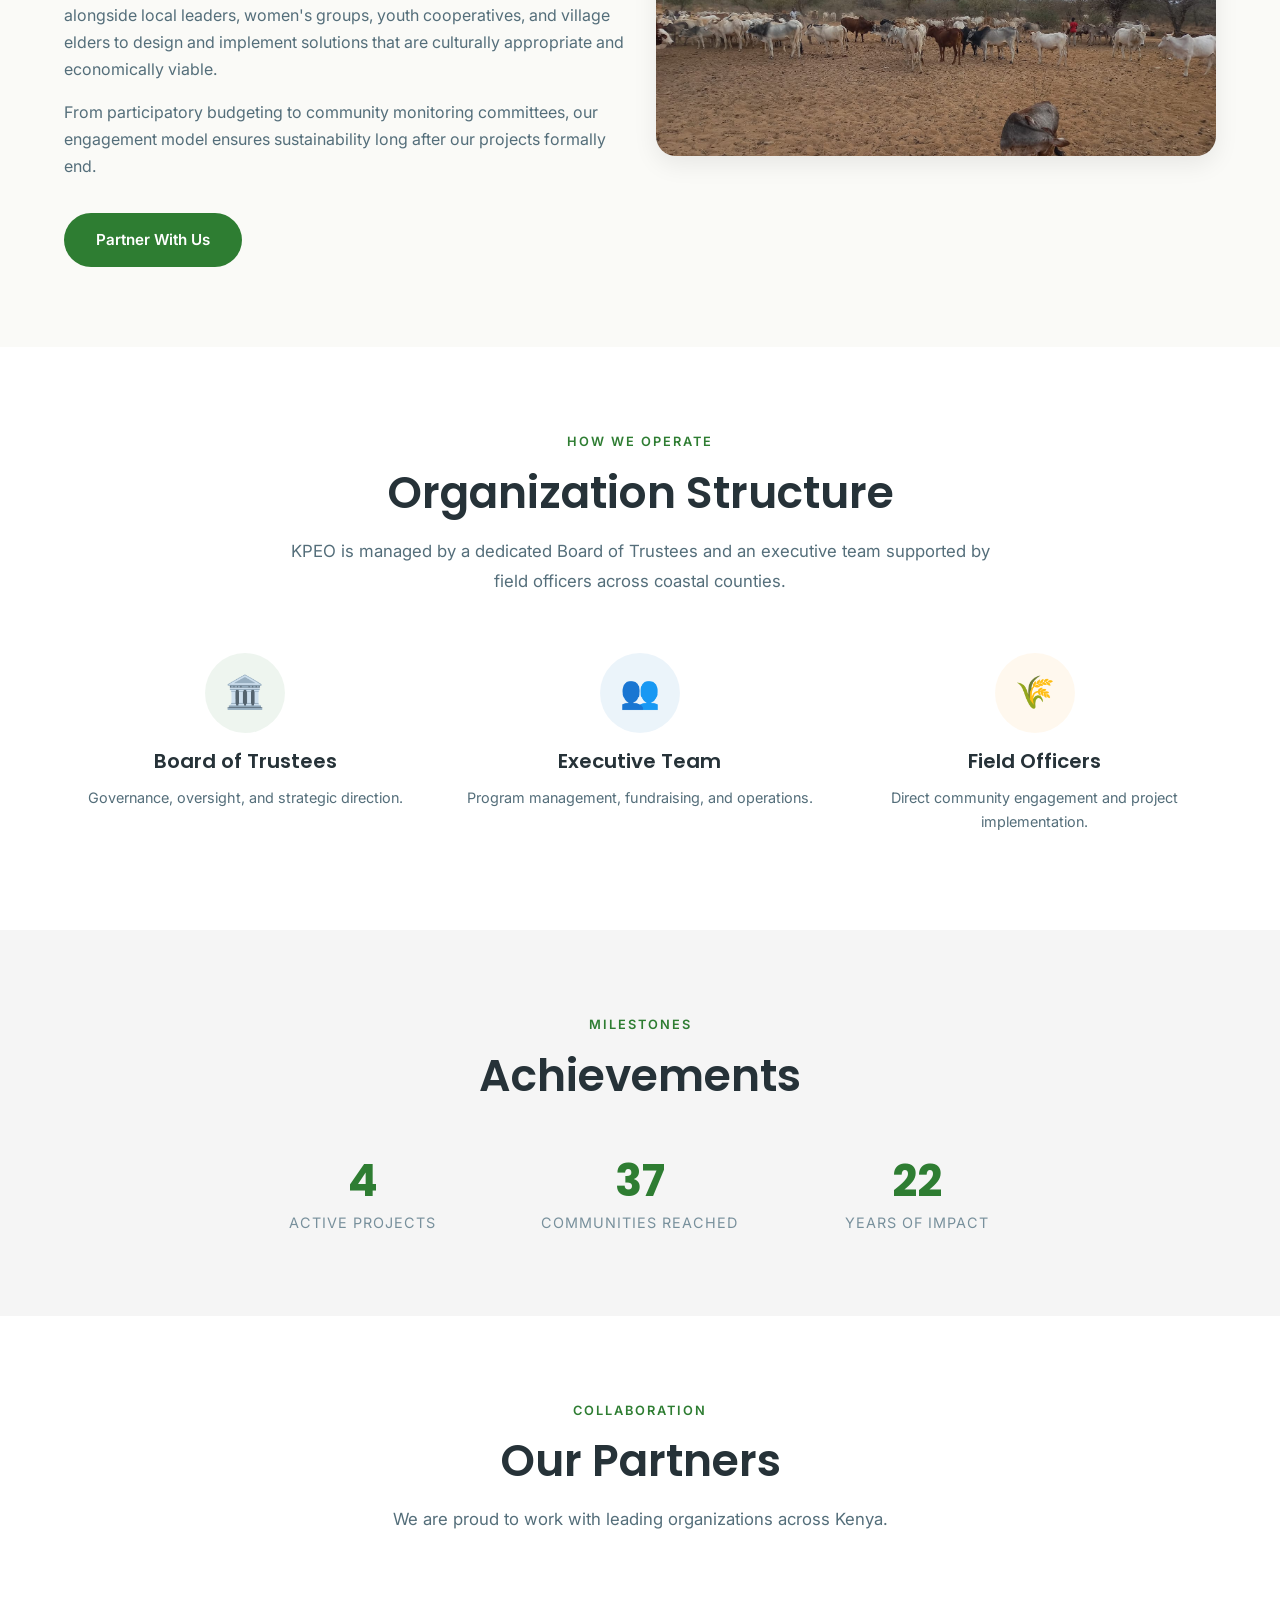
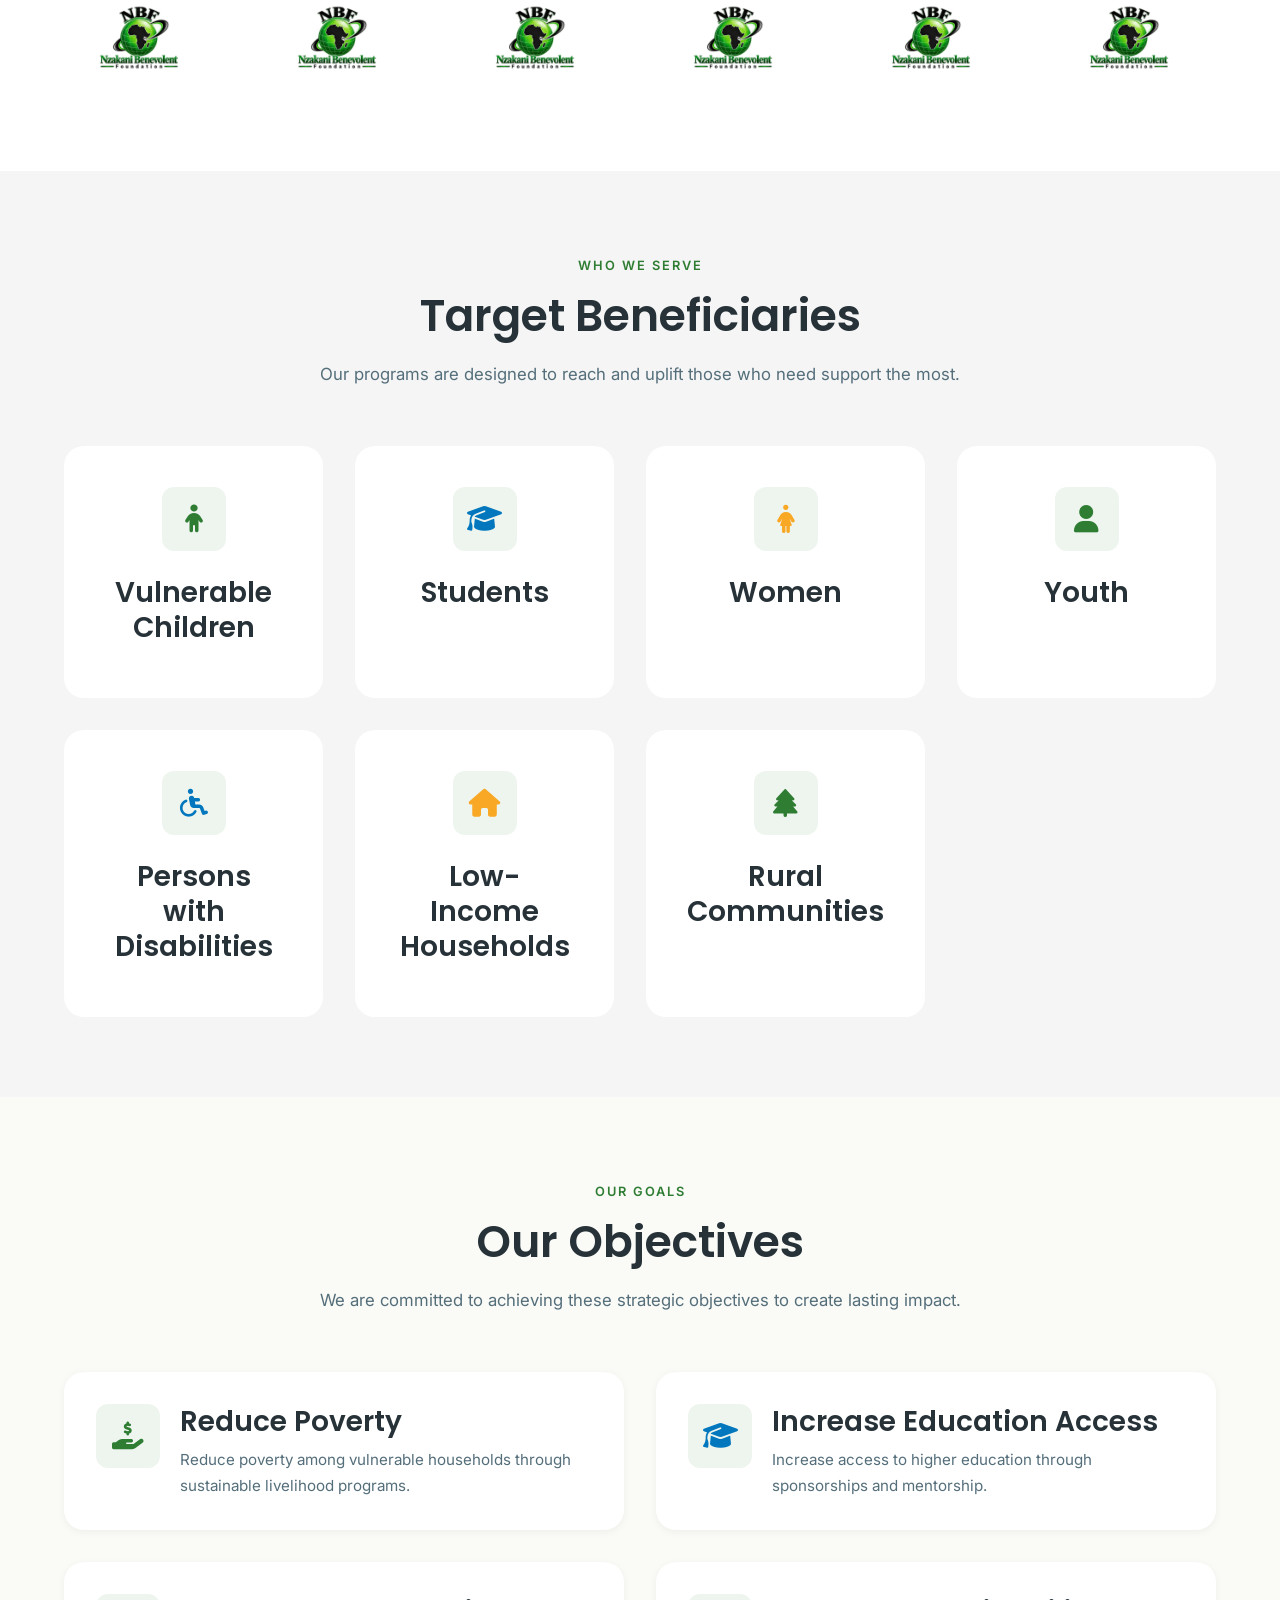
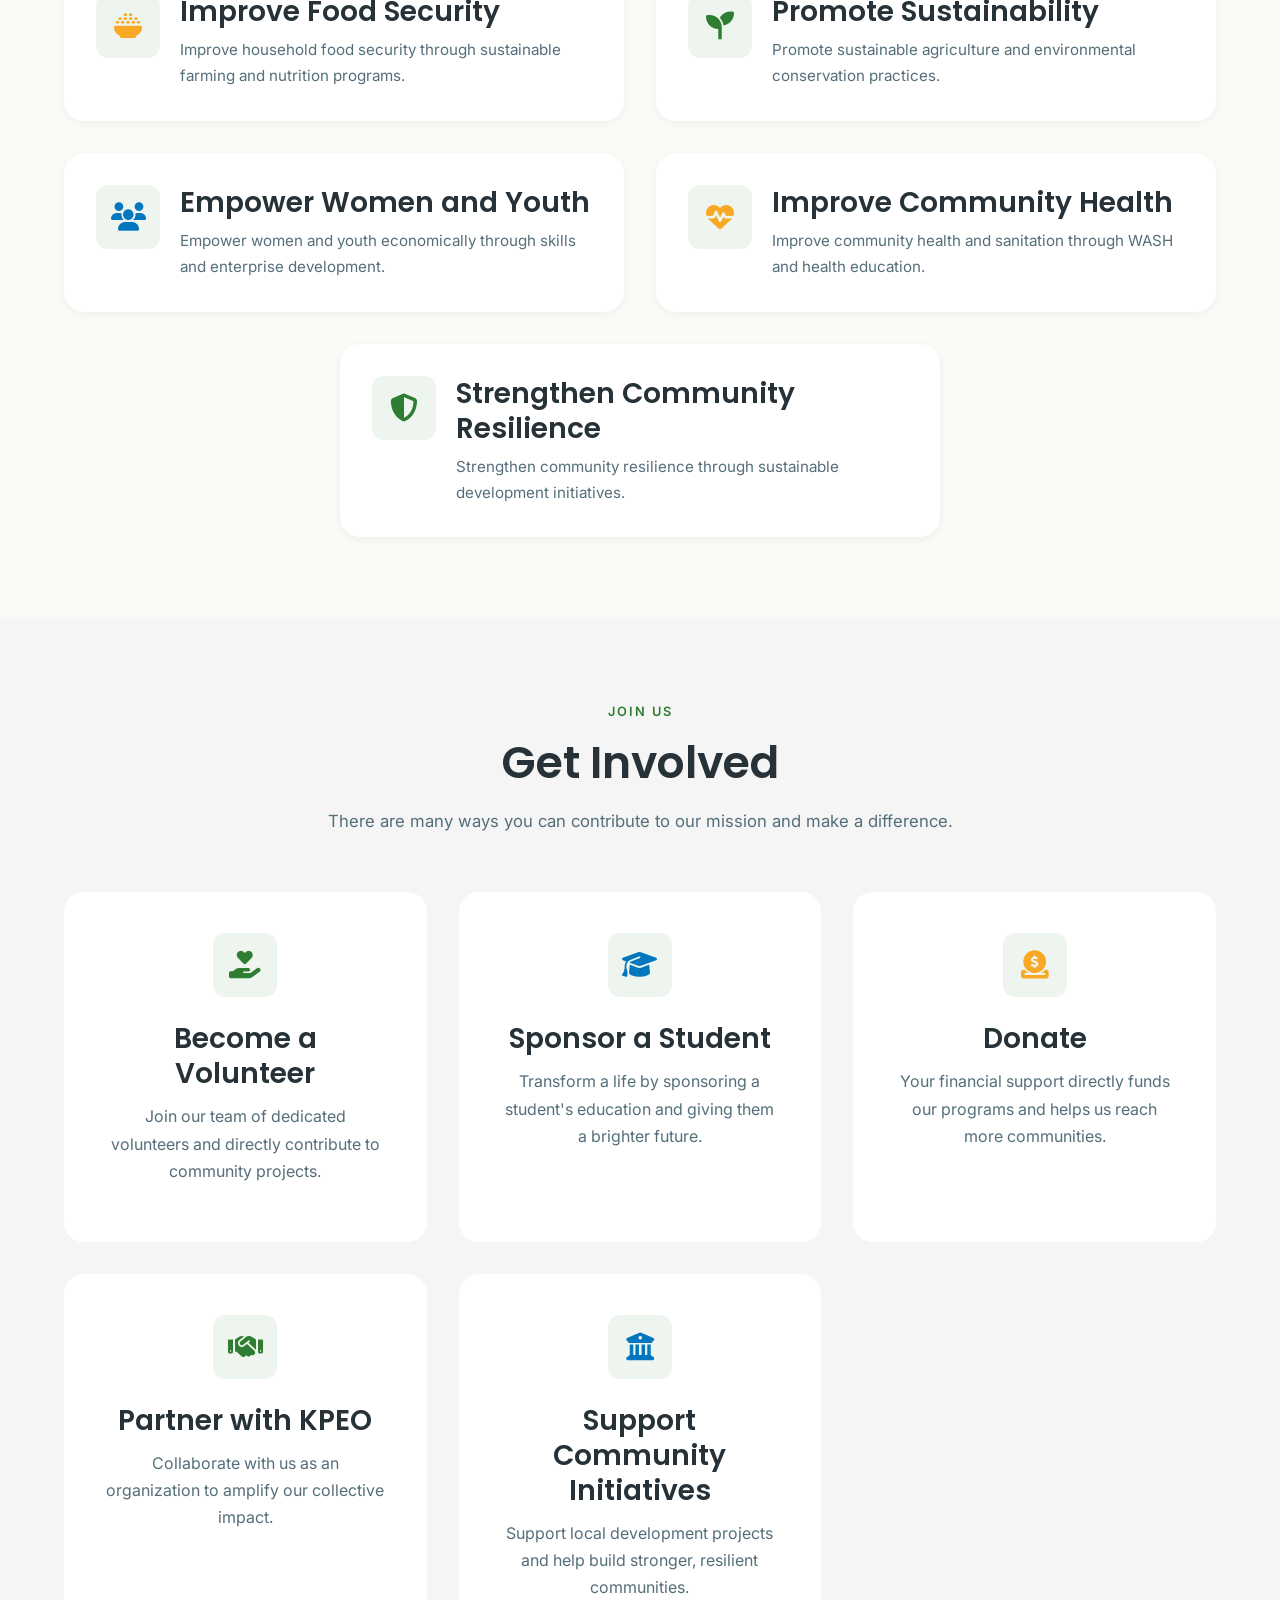
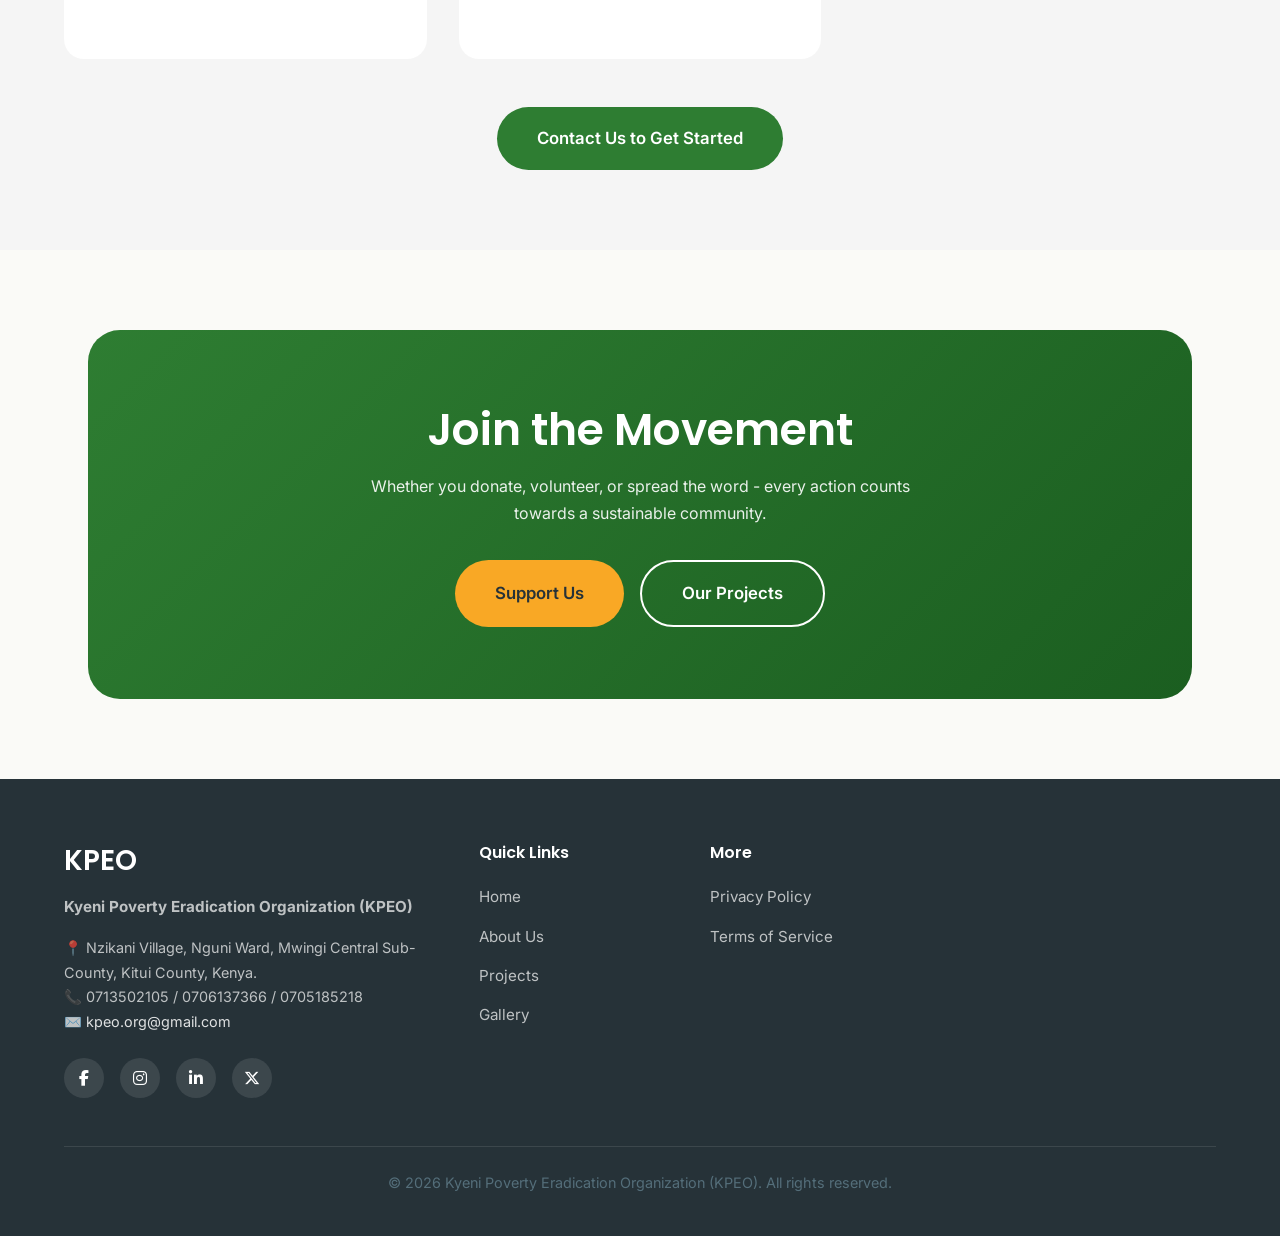
==== commit 98457664: "Remove Media Kit, Annual Reports from footers; keep only Privacy Policy and Terms of Service" ====
--- a/about.html
+++ b/about.html
@@ -113,7 +113,7 @@
             <p>KPEO is a community-driven organization dedicated to eradicating poverty and improving livelihoods across Kenya. Through education, health, agriculture, and community empowerment programs, we create sustainable change for vulnerable households, women, youth, and rural communities.</p>
           </div>
           <div class="animate-fade-right">
-            <img src="https://picsum.photos/seed/pcea-story/800/600" alt="KPEO organization" class="card-image" style="border-radius: var(--radius-lg); box-shadow: var(--shadow-md);">
+            <img src="images/gallery/WhatsApp Image 2026-08-18 at 15.17.34.jpeg" alt="KPEO organization" class="card-image" style="border-radius: var(--radius-lg); box-shadow: var(--shadow-md);">
           </div>
         </div>
       </div>
@@ -597,23 +597,15 @@
             <h4>More</h4>
             <ul>
               <li><a href="privacy.html">Privacy Policy</a></li>
-              <li><a href="#">Annual Reports</a></li>
+              <li><a href="#">Terms of Service</a></li>
             </ul>
           </div>
-          <div class="footer-newsletter">
-            <h4>Newsletter</h4>
-            <p style="font-size:0.9rem;margin-bottom:1rem;">Get the latest updates.</p>
-            <form class="newsletter-form">
-              <input type="email" placeholder="Your email" aria-label="Email for newsletter" required>
-              <button type="submit">Subscribe</button>
-            </form>
-          </div>
-        </div>
-        <div class="footer-bottom">
-           <p>&copy; 2026 Kyeni Poverty Eradication Organization (KPEO). All rights reserved.</p>
-        </div>
-      </div>
-    </footer>
+      </div>
+      <div class="footer-bottom">
+         <p>&copy; 2026 Kyeni Poverty Eradication Organization (KPEO). All rights reserved.</p>
+      </div>
+    </div>
+  </footer>
 
     <button class="back-to-top" aria-label="Back to top" aria-hidden="true">
       <svg width="24" height="24" viewBox="0 0 24 24" fill="none" stroke="currentColor" stroke-width="2" stroke-linecap="round" stroke-linejoin="round"><path d="M18 15l-6-6-6 6"/></svg>
--- a/css/style.css
+++ b/css/style.css
@@ -770,7 +770,7 @@
 }
 
 .partners-carousel img {
-  height: 240px;
+  height: 300px;
   width: auto;
   object-fit: contain;
   filter: grayscale(100%);
@@ -791,7 +791,7 @@
   filter: none;
   opacity: 1;
   transform: scale(1.1);
-  height: 80px;
+  height: 100px;
 }
 
 @keyframes partnersScroll {
@@ -1367,8 +1367,7 @@
   font-size: 0.95rem;
 }
 
-.footer-links h4,
-.footer-newsletter h4 {
+.footer-links h4 {
   color: var(--white);
   font-size: 1rem;
   margin-bottom: 1.25rem;
@@ -1385,42 +1384,6 @@
 
 .footer-links a:hover {
   color: var(--accent-orange);
-}
-
-.newsletter-form {
-  display: flex;
-  gap: 0.5rem;
-  margin-bottom: 1rem;
-}
-
-.newsletter-form input {
-  flex: 1;
-  padding: 0.75rem 1rem;
-  border: 1px solid rgba(255,255,255,0.2);
-  border-radius: var(--radius-sm);
-  background: rgba(255,255,255,0.08);
-  color: var(--white);
-  font-family: var(--font-body);
-}
-
-.newsletter-form input:focus {
-  outline: none;
-  border-color: var(--accent-orange);
-}
-
-.newsletter-form button {
-  padding: 0.75rem 1.25rem;
-  background: var(--accent-orange);
-  color: var(--dark-text);
-  border: none;
-  border-radius: var(--radius-sm);
-  font-weight: 600;
-  cursor: pointer;
-  transition: all var(--transition);
-}
-
-.newsletter-form button:hover {
-  background: #F57F17;
 }
 
 .footer-bottom {
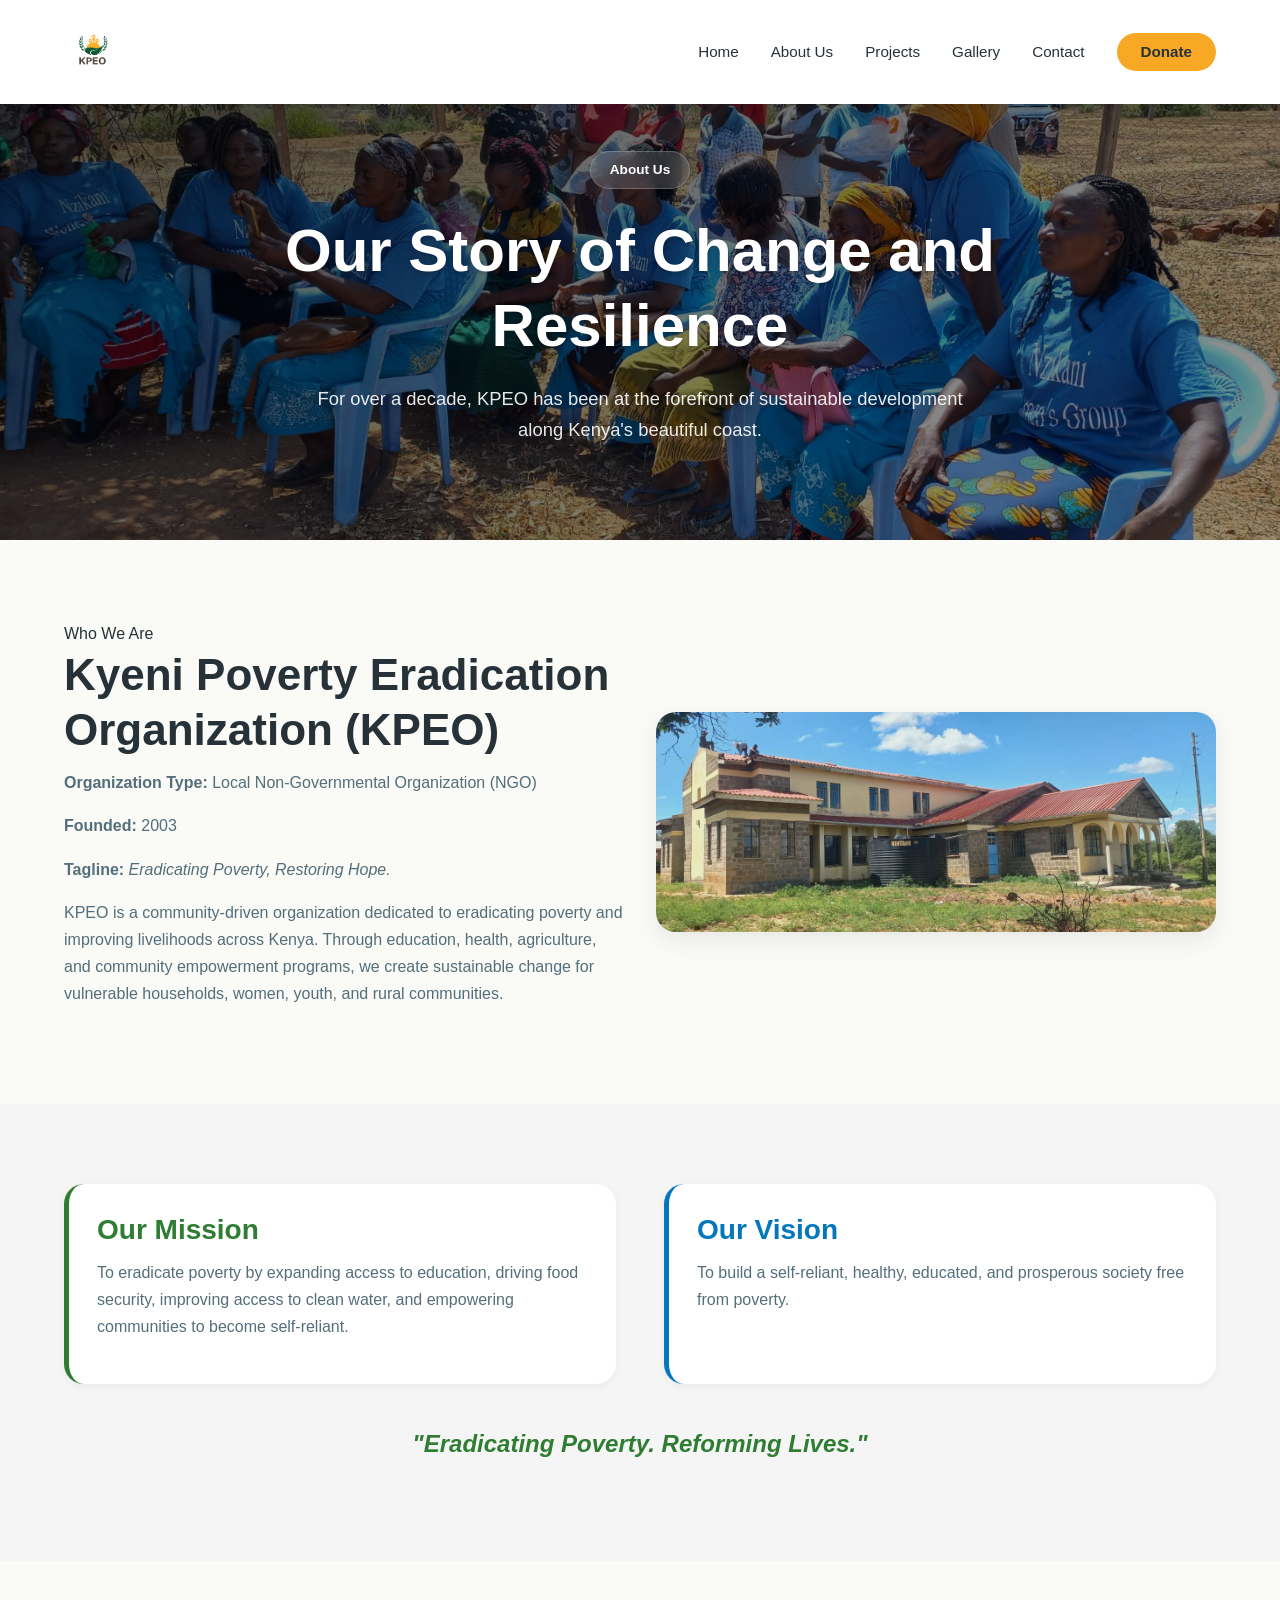
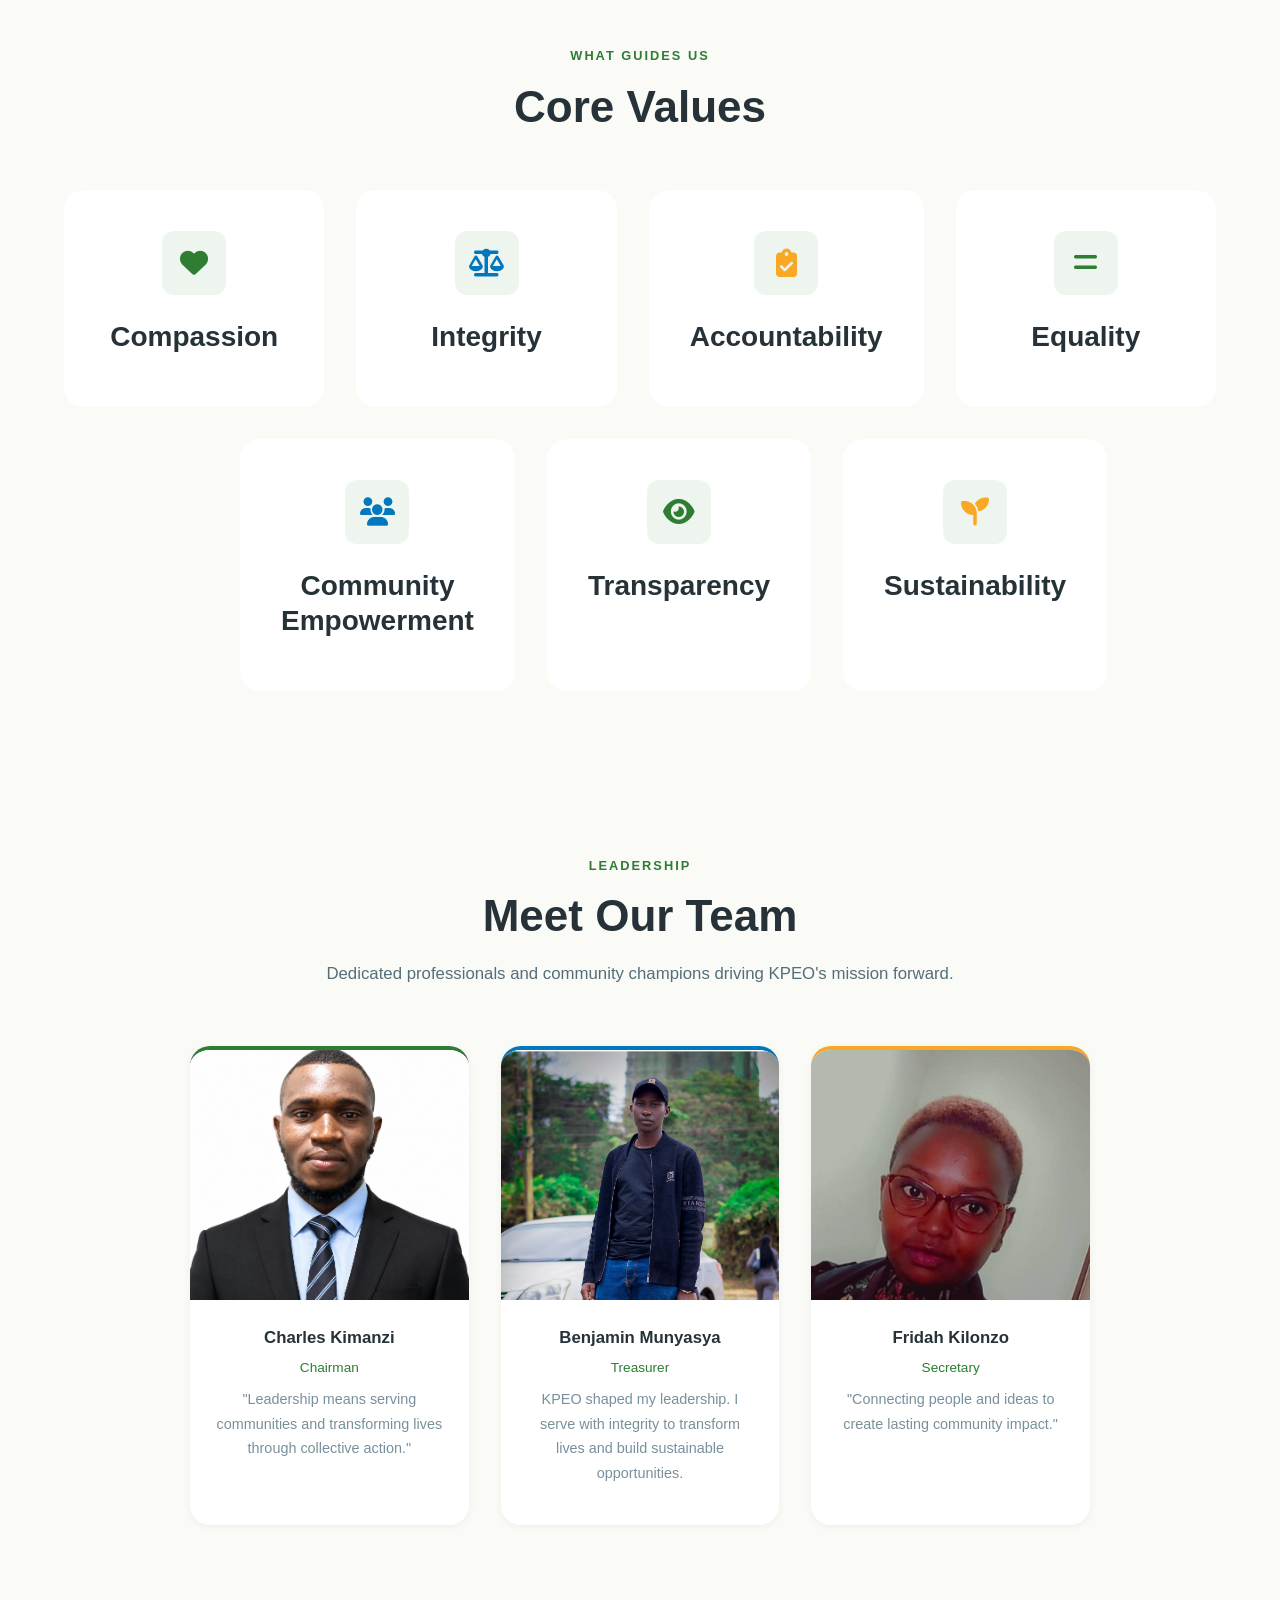
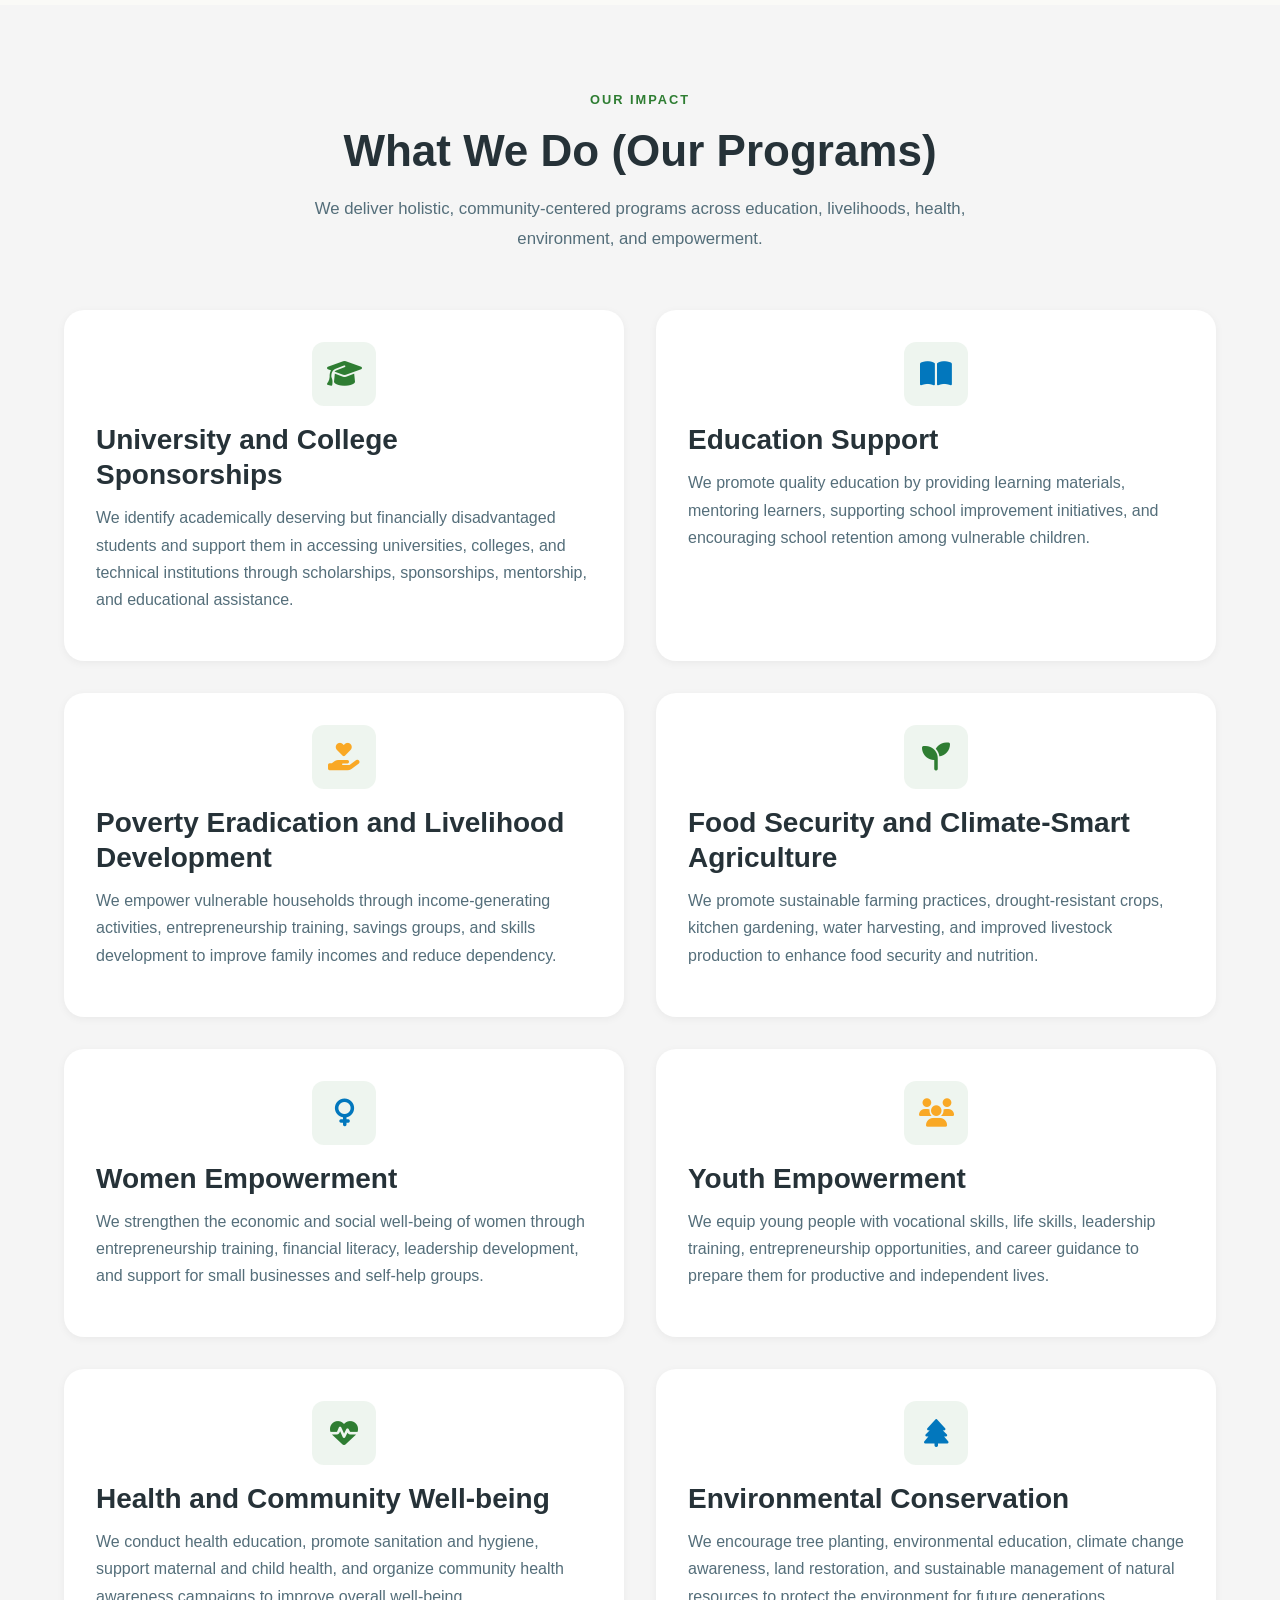
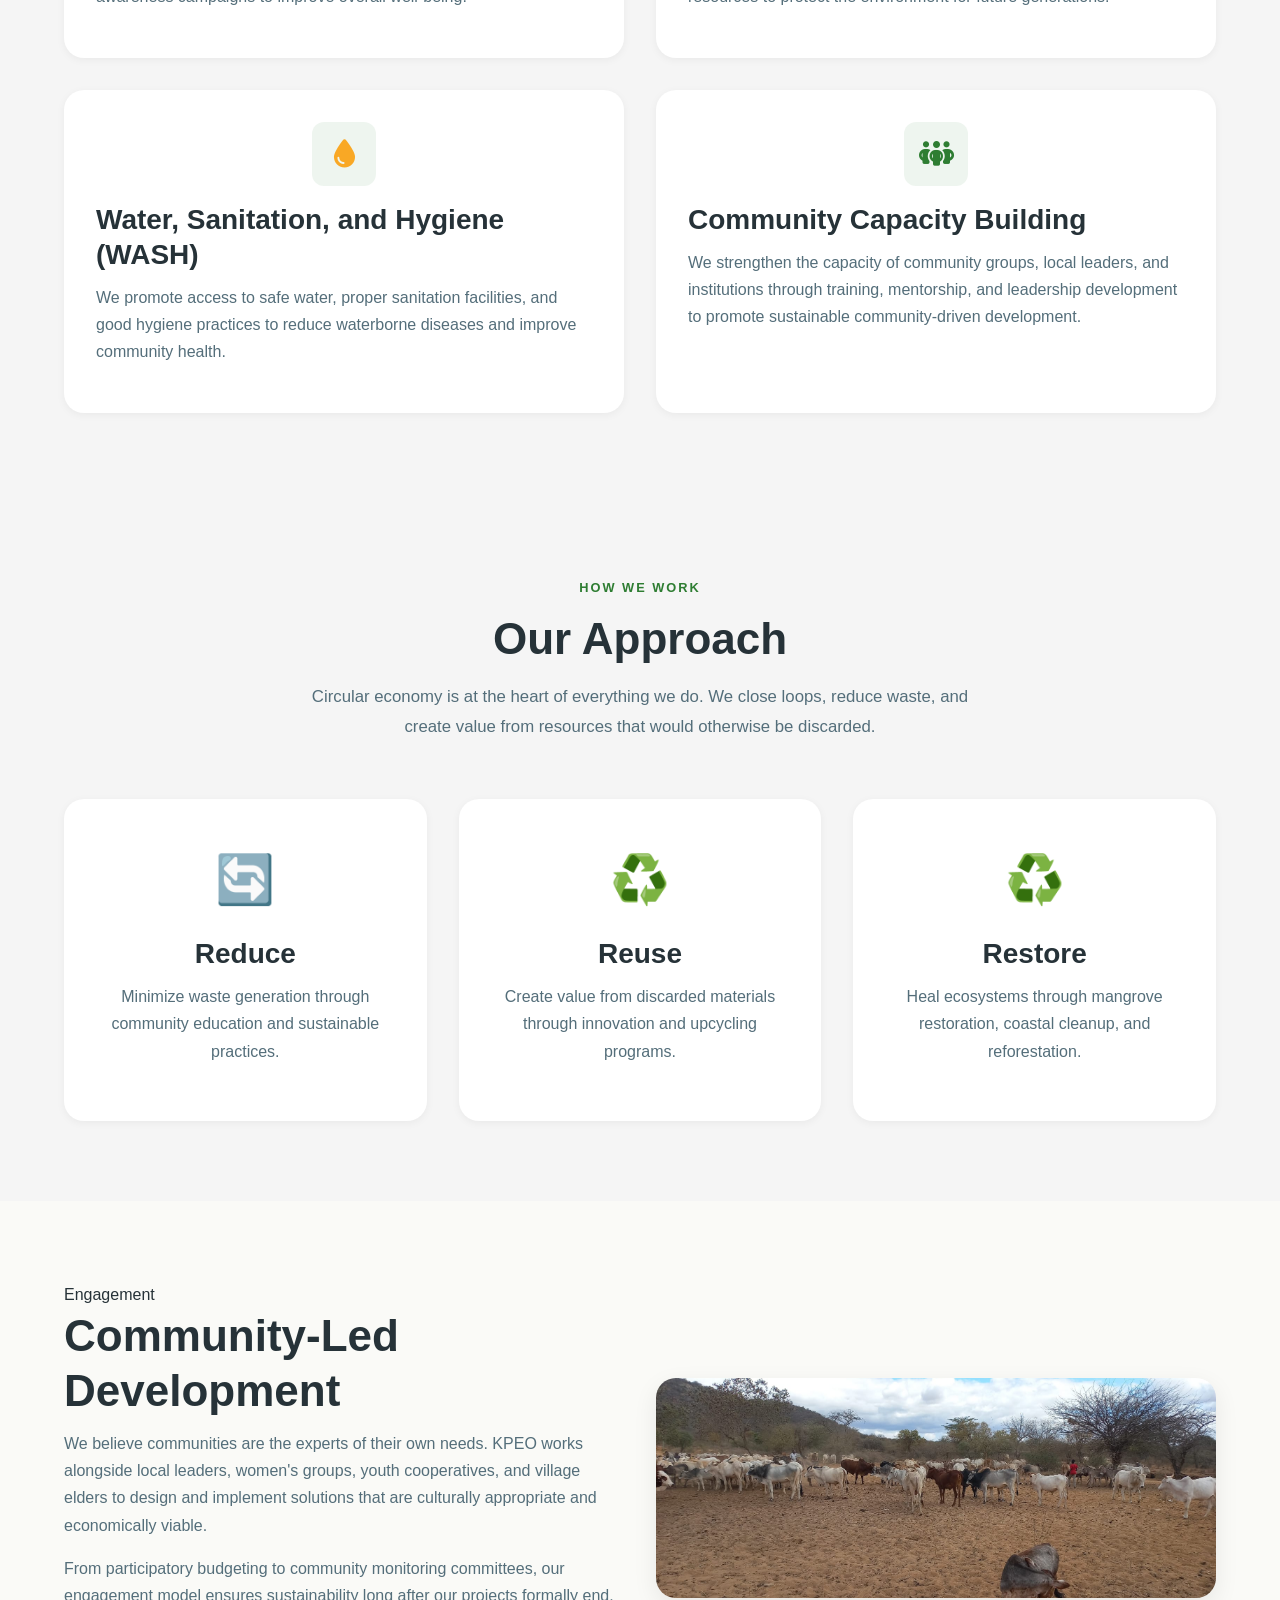
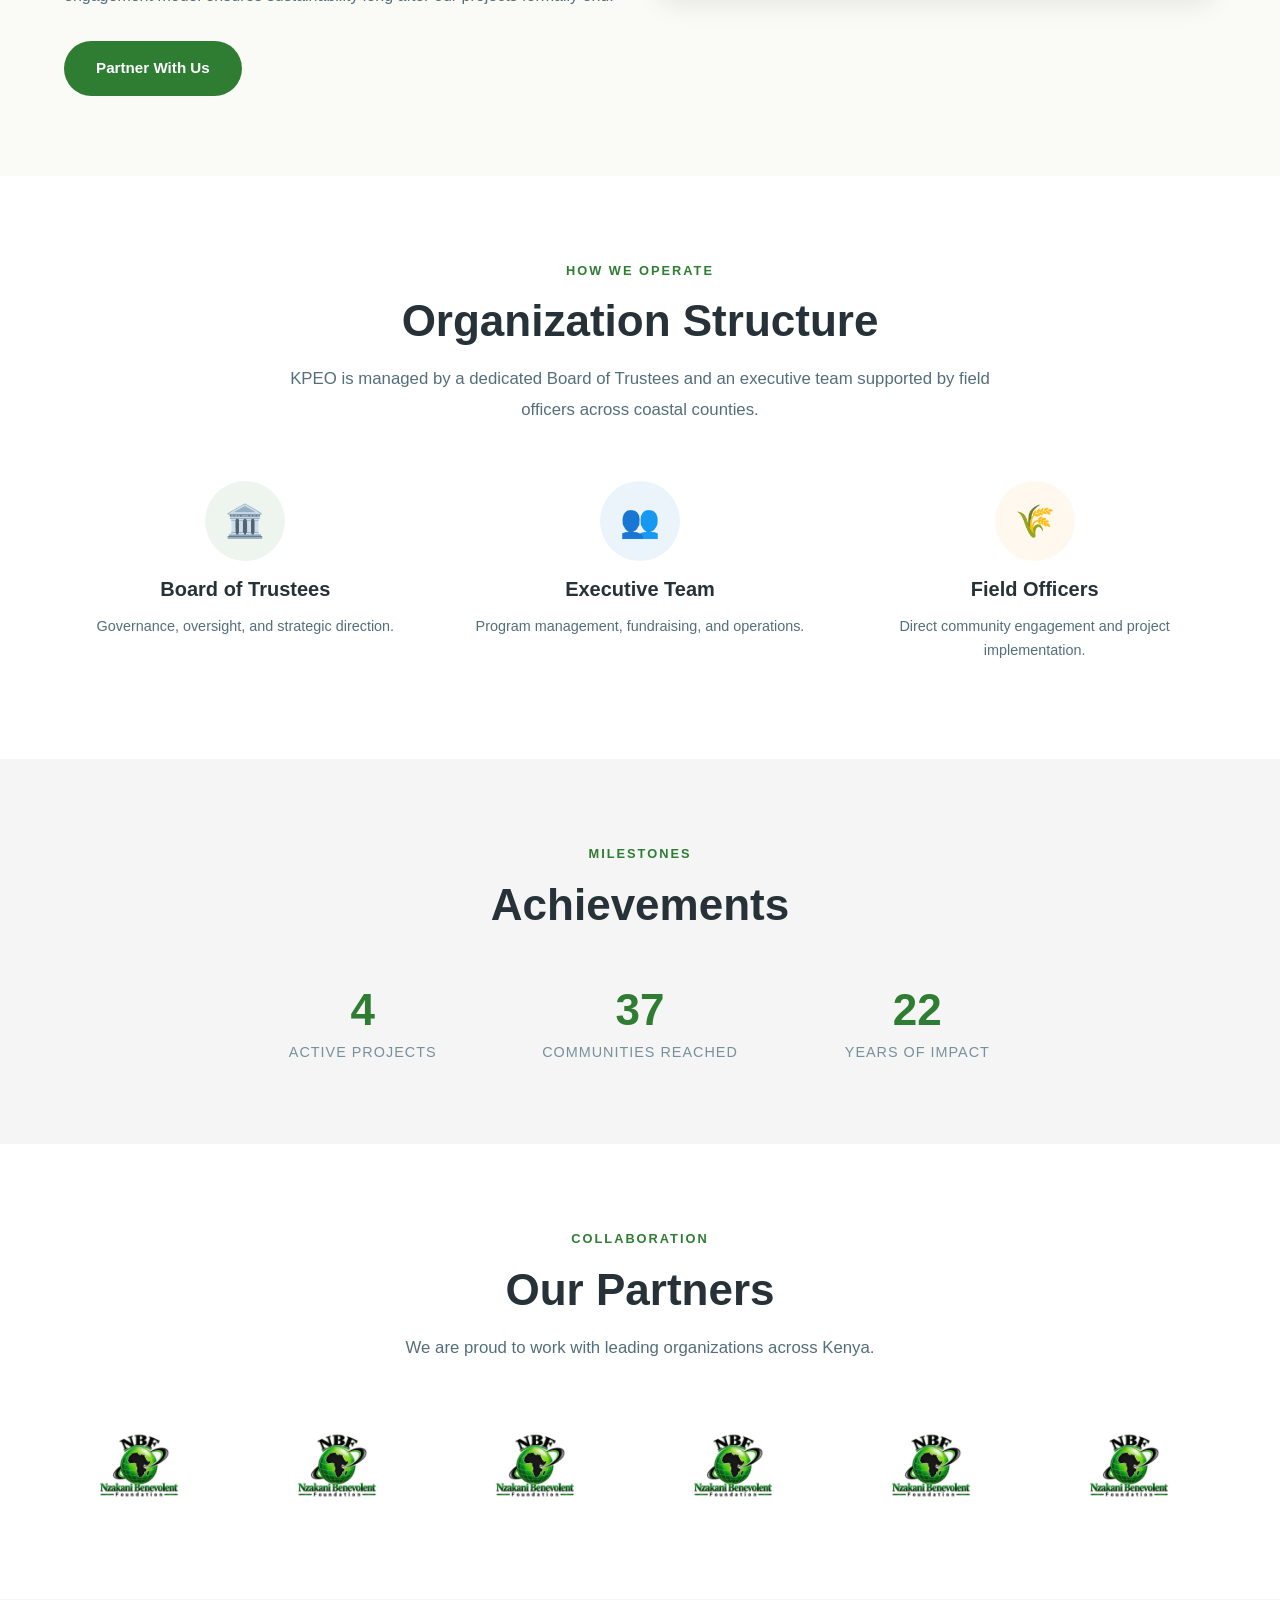
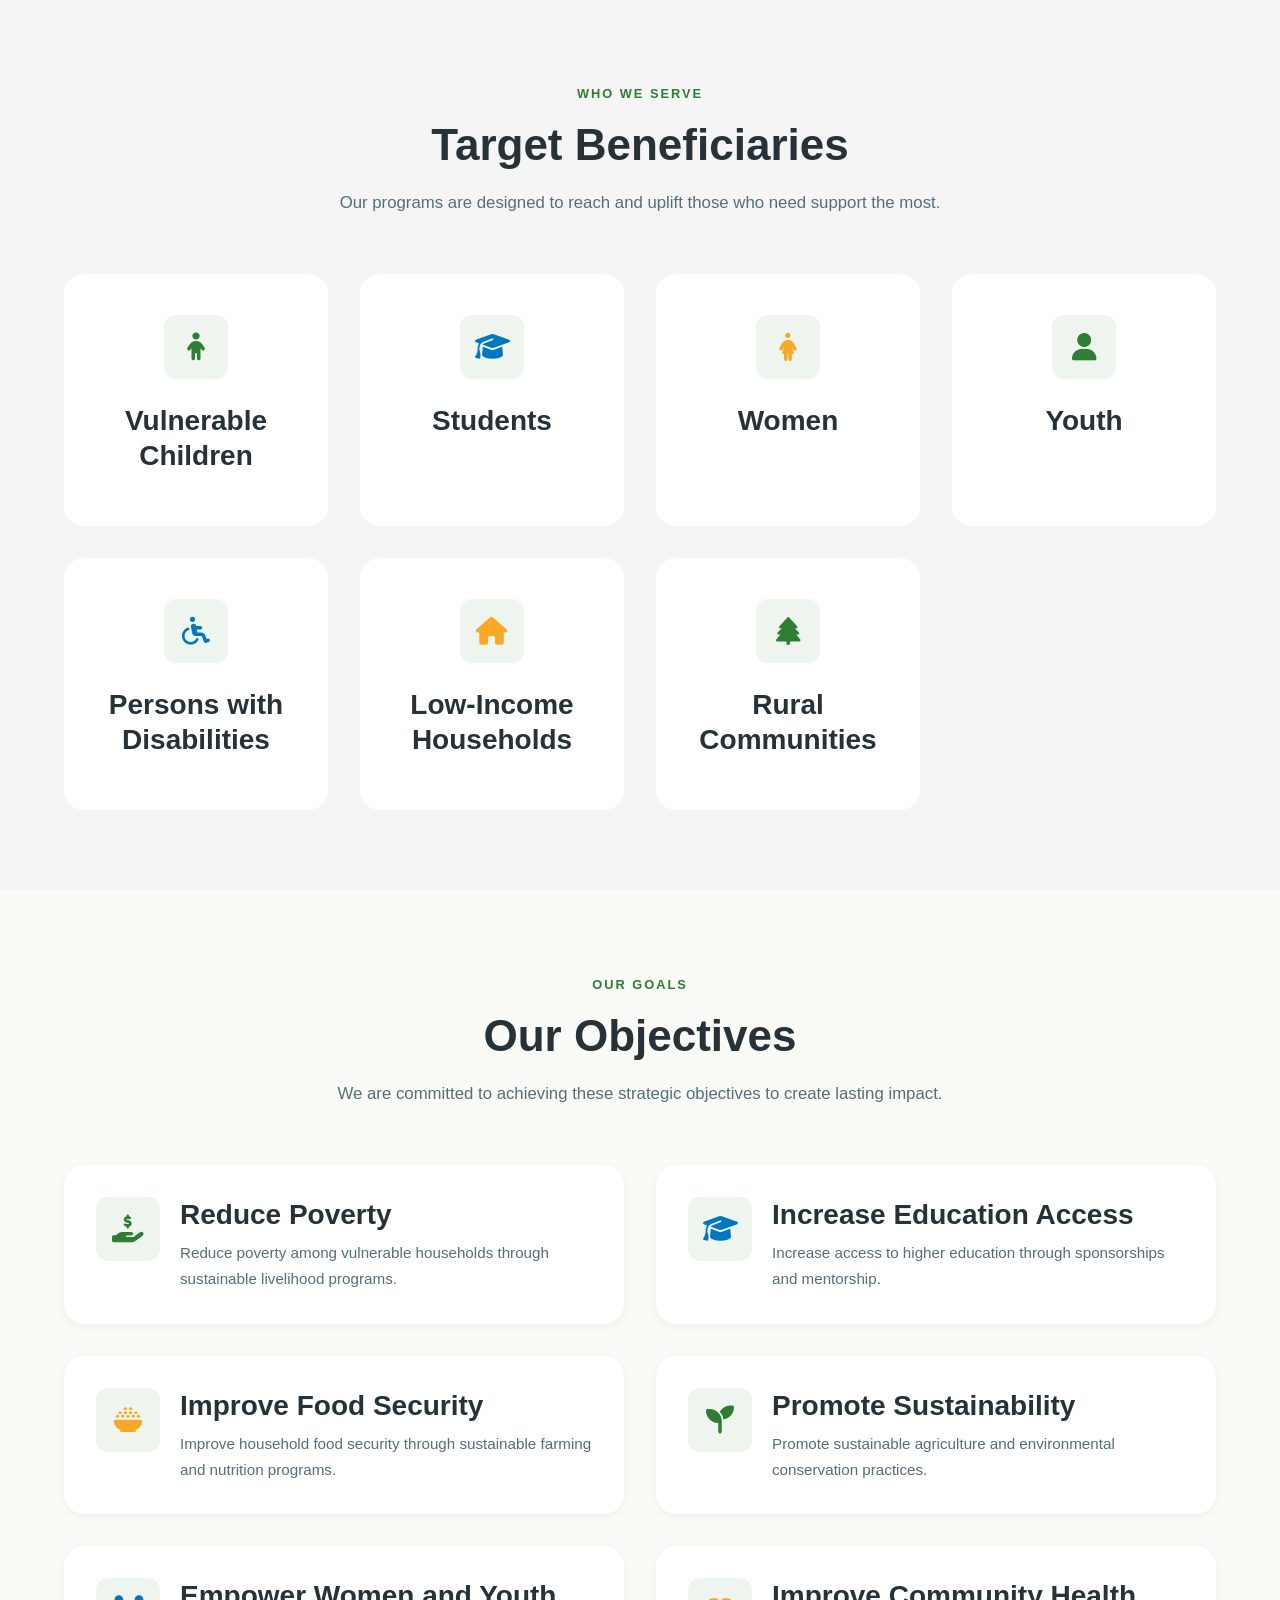
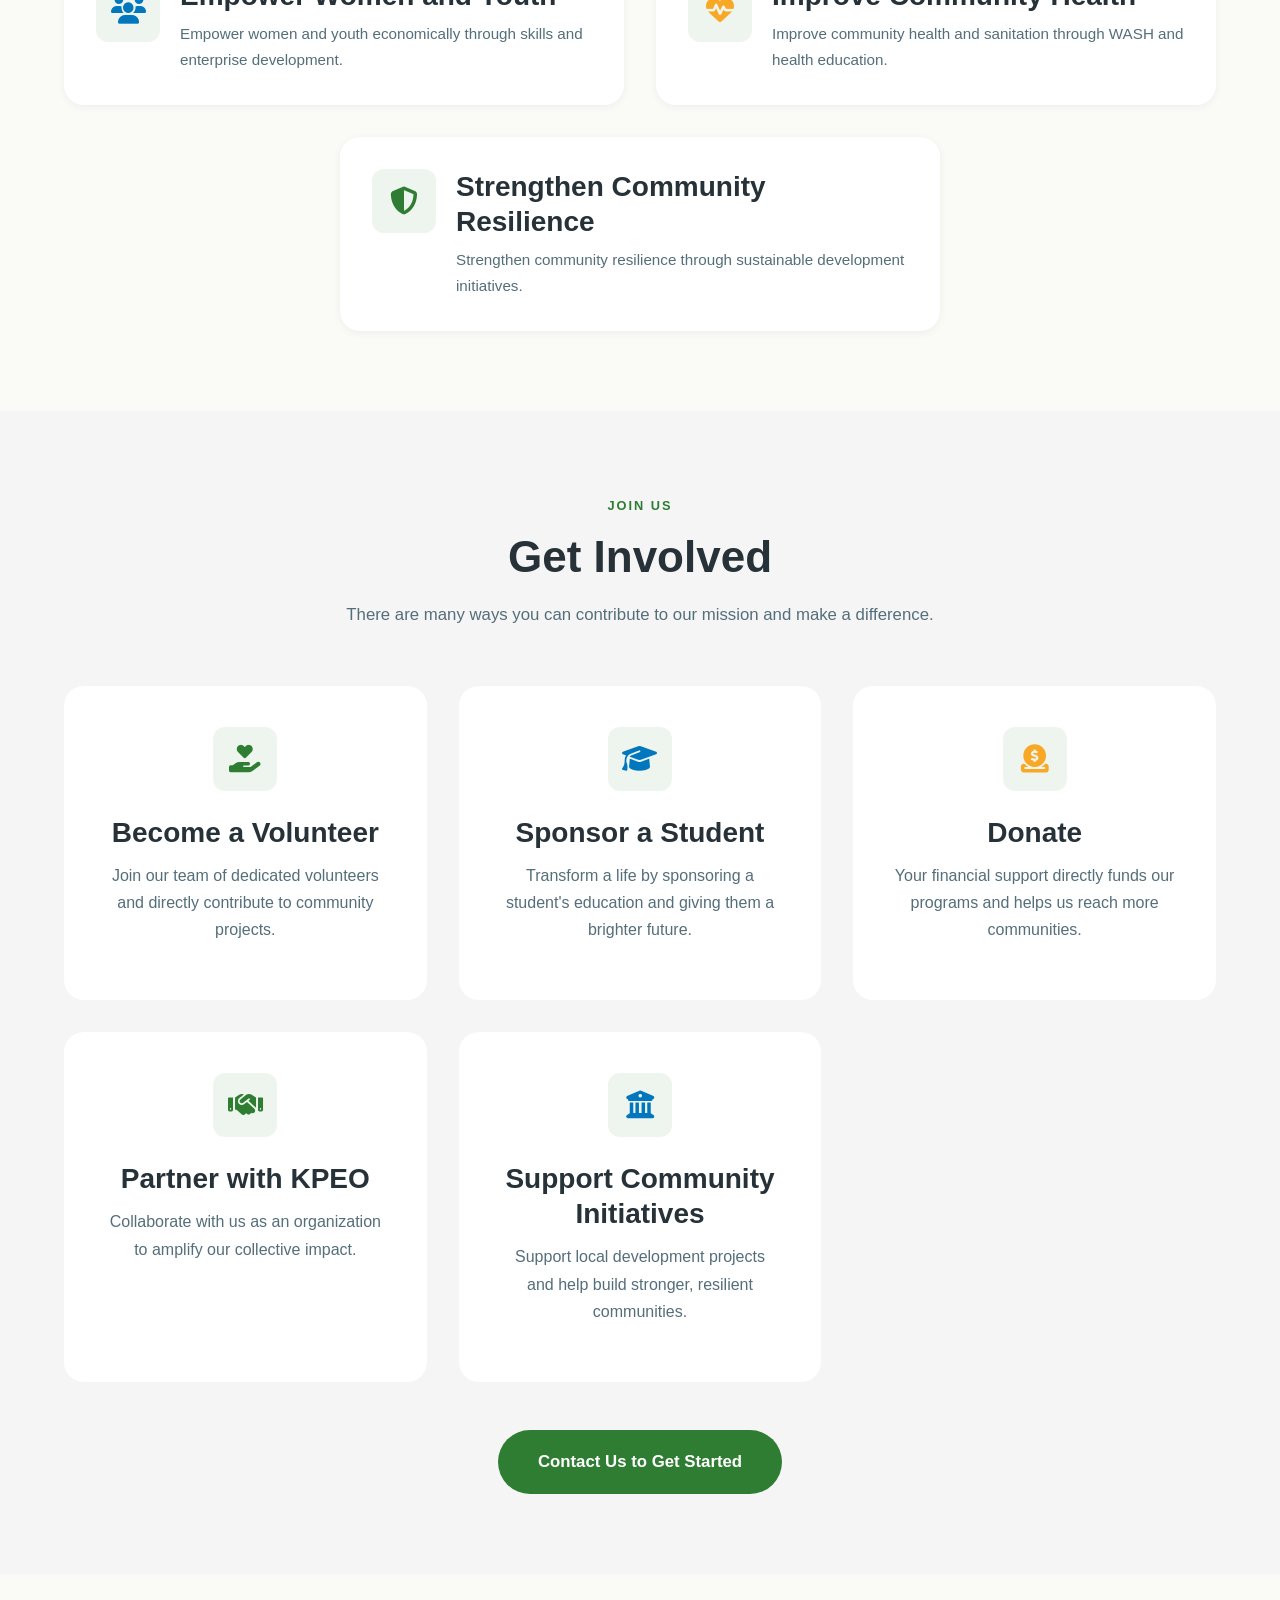
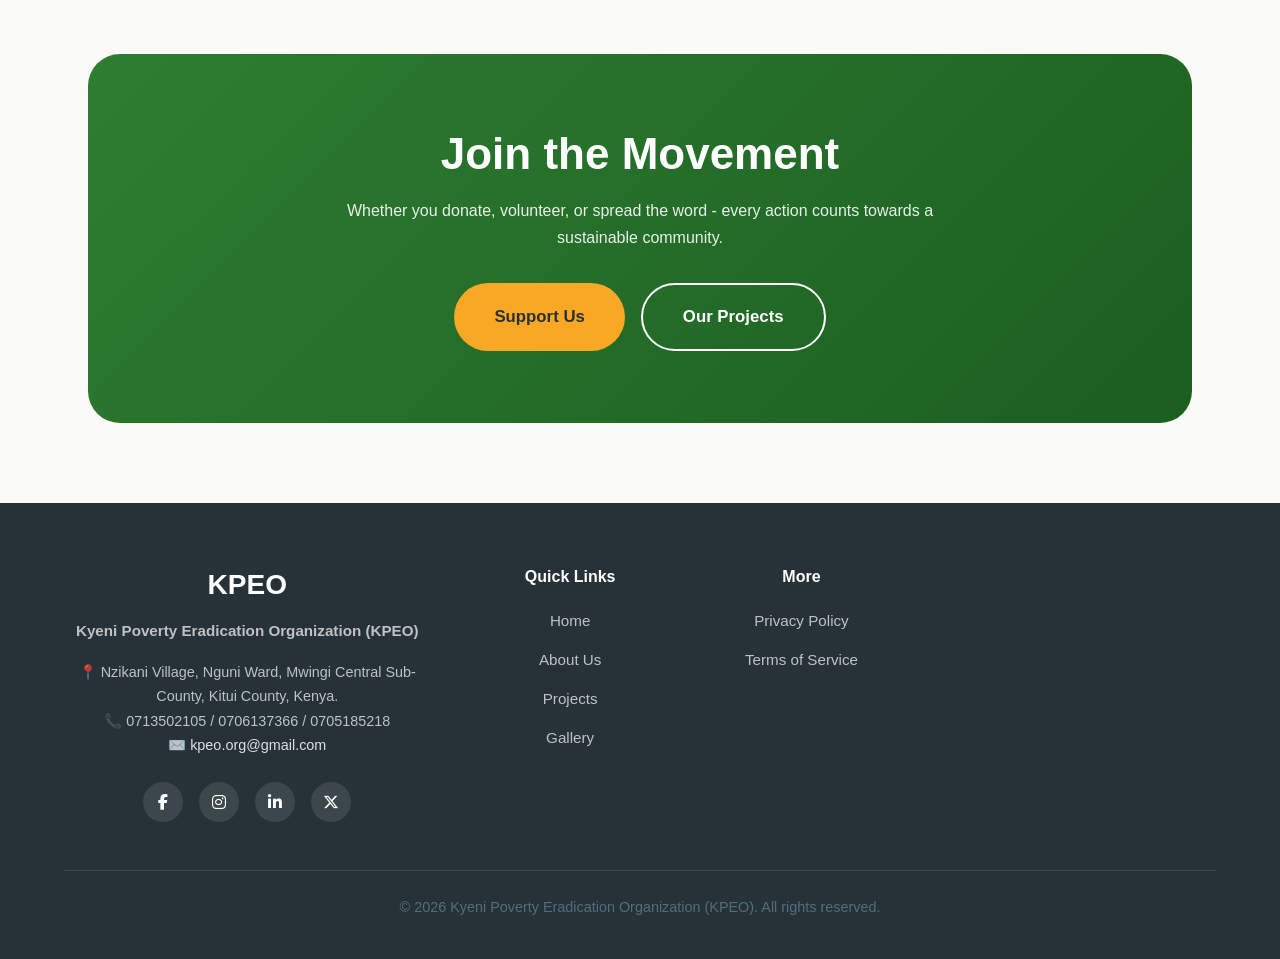
==== commit 5db6729f: "security: add CSP headers, .htaccess hardening, form autocomplete, iframe sandbox" ====
--- a/about.html
+++ b/about.html
@@ -3,6 +3,7 @@
 <head>
   <meta charset="UTF-8">
   <meta name="viewport" content="width=device-width, initial-scale=1.0">
+  <meta http-equiv="Content-Security-Policy" content="default-src 'self'; script-src 'self' https://fonts.googleapis.com; style-src 'self' 'unsafe-inline' https://cdnjs.cloudflare.com https://fonts.googleapis.com https://fonts.gstatic.com; img-src 'self' data: https:; font-src 'self' https://cdnjs.cloudflare.com https://fonts.gstatic.com data:; connect-src 'self'; frame-src https://www.openstreetmap.org; object-src 'none'; base-uri 'self'; form-action 'self'; upgrade-insecure-requests;">
   <meta name="description" content="Learn about Kyeni Poverty Eradication Organization (KPEO) - our mission to eradicate poverty through education, food security, clean water, and community empowerment. Our vision, core values, and impact.">
   <meta name="keywords" content="KPEO, Kyeni Poverty Eradication Organization, Kenya, Kitui, NGO, Community Development, Education, Poverty Eradication, Environmental Conservation">
   <link rel="canonical" href="https://kpeo.co.ke/about.html">
@@ -597,7 +598,7 @@
             <h4>More</h4>
             <ul>
               <li><a href="privacy.html">Privacy Policy</a></li>
-              <li><a href="#">Terms of Service</a></li>
+              <li><a href="terms.html">Terms of Service</a></li>
             </ul>
           </div>
       </div>
--- a/css/style.css
+++ b/css/style.css
@@ -1355,6 +1355,8 @@
   grid-template-columns: 2fr 1fr 1fr 1.5fr;
   gap: 3rem;
   margin-bottom: 3rem;
+  justify-content: center;
+  text-align: center;
 }
 
 .footer-brand h3 {
@@ -1399,6 +1401,7 @@
   display: flex;
   gap: 1rem;
   margin-top: 1.5rem;
+  justify-content: center;
 }
 
 .footer-social .social-icon-btn {
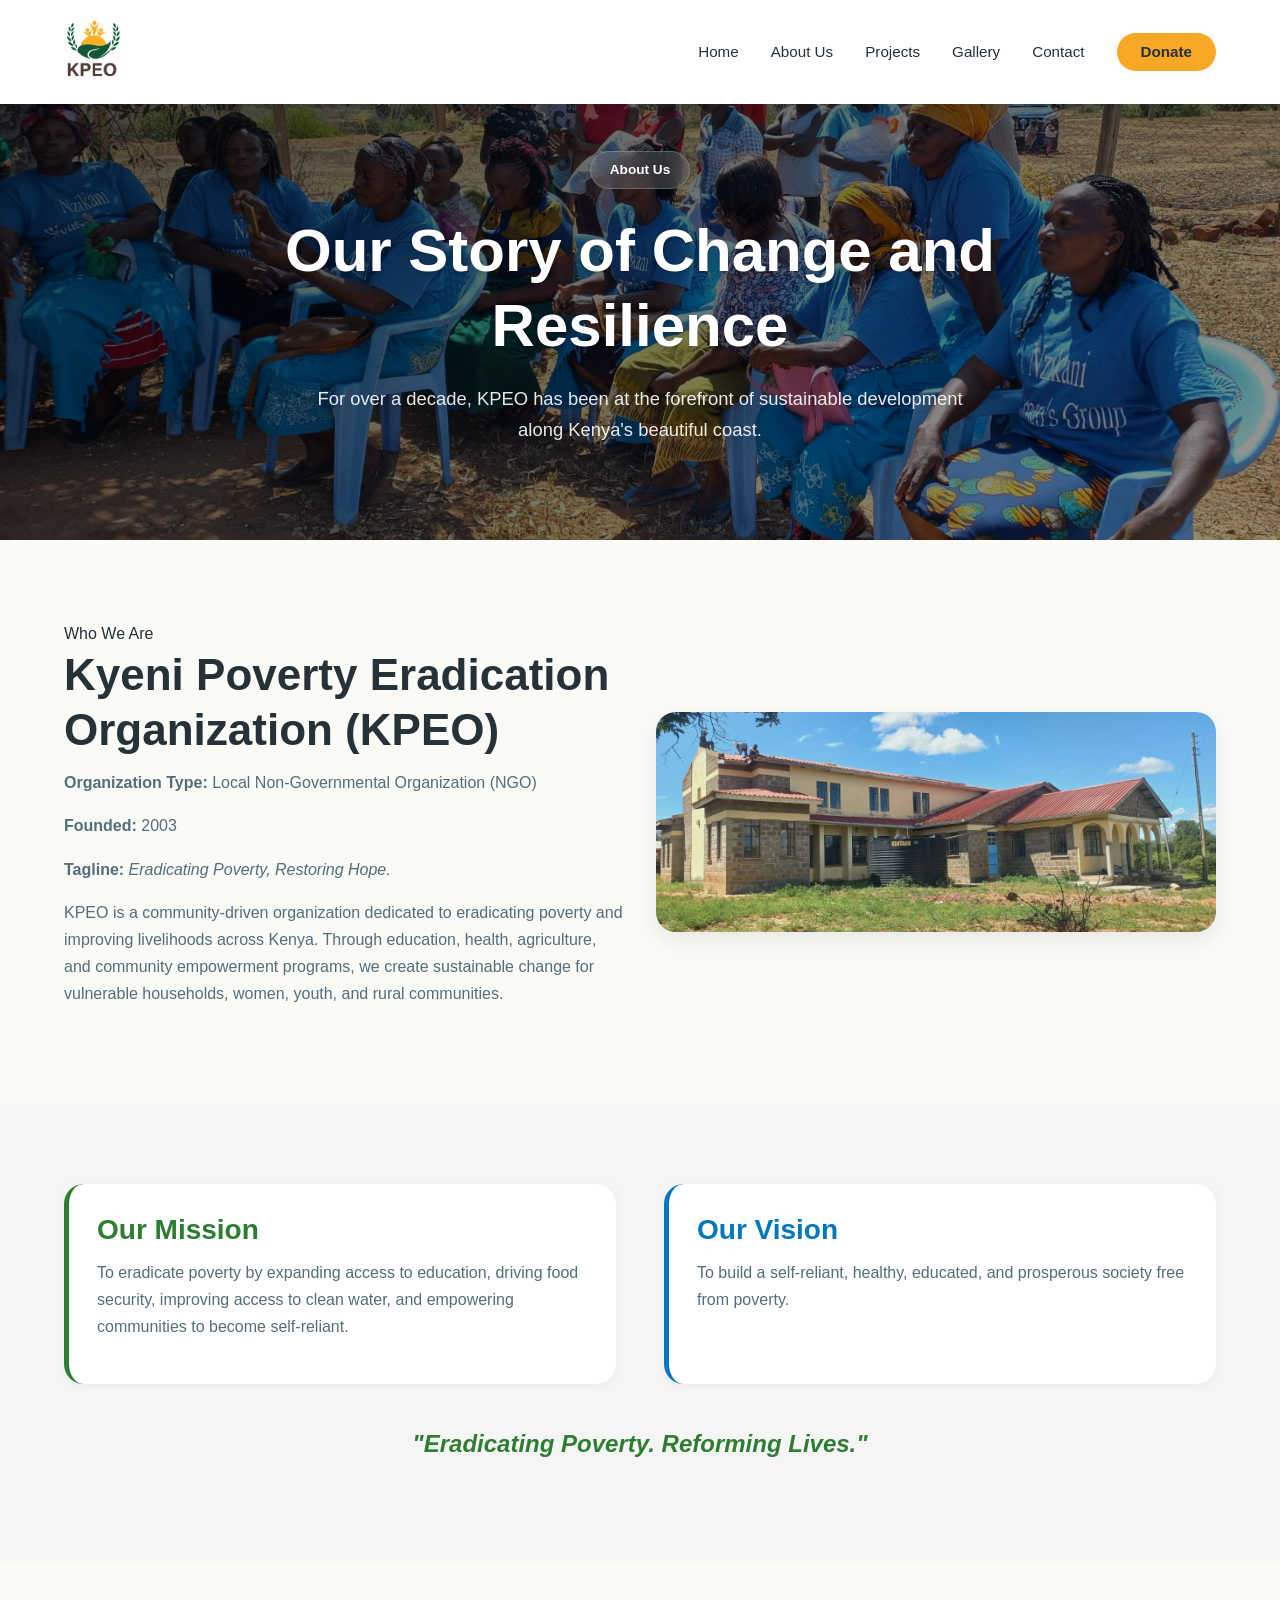
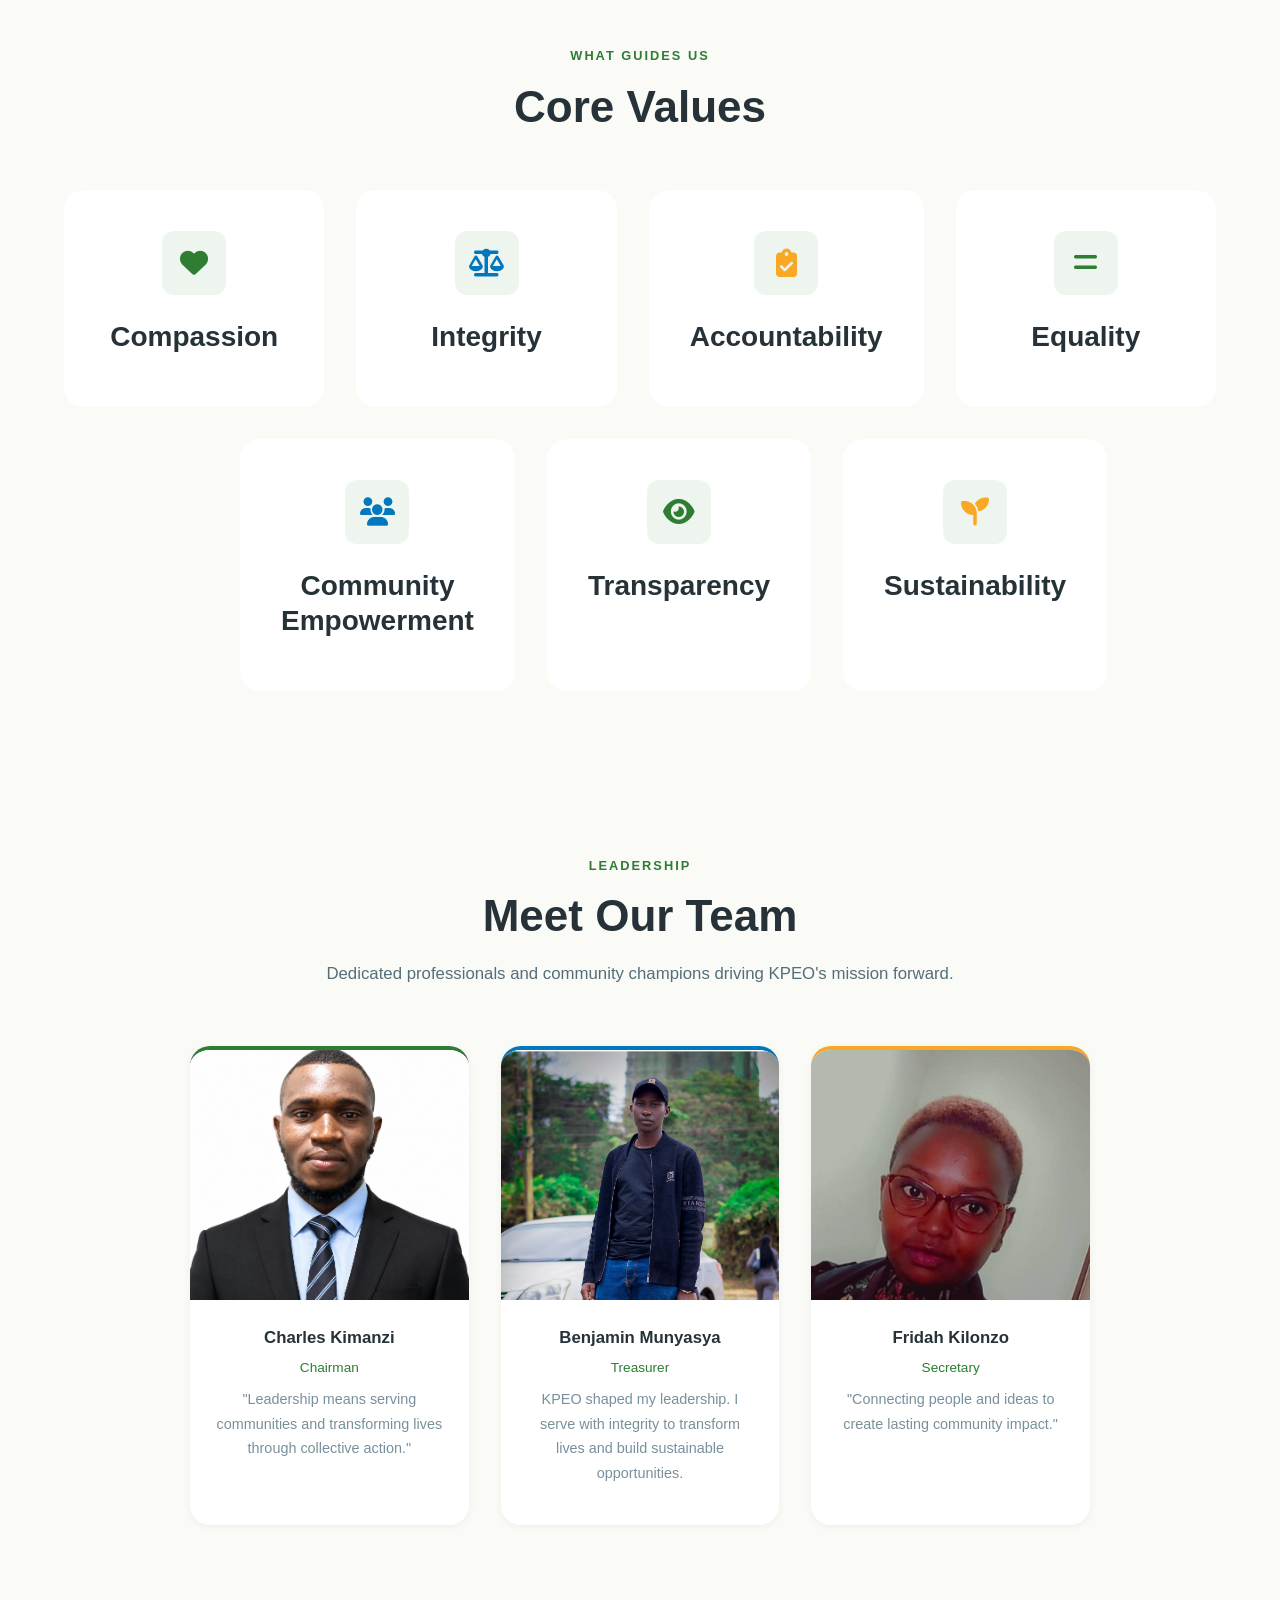
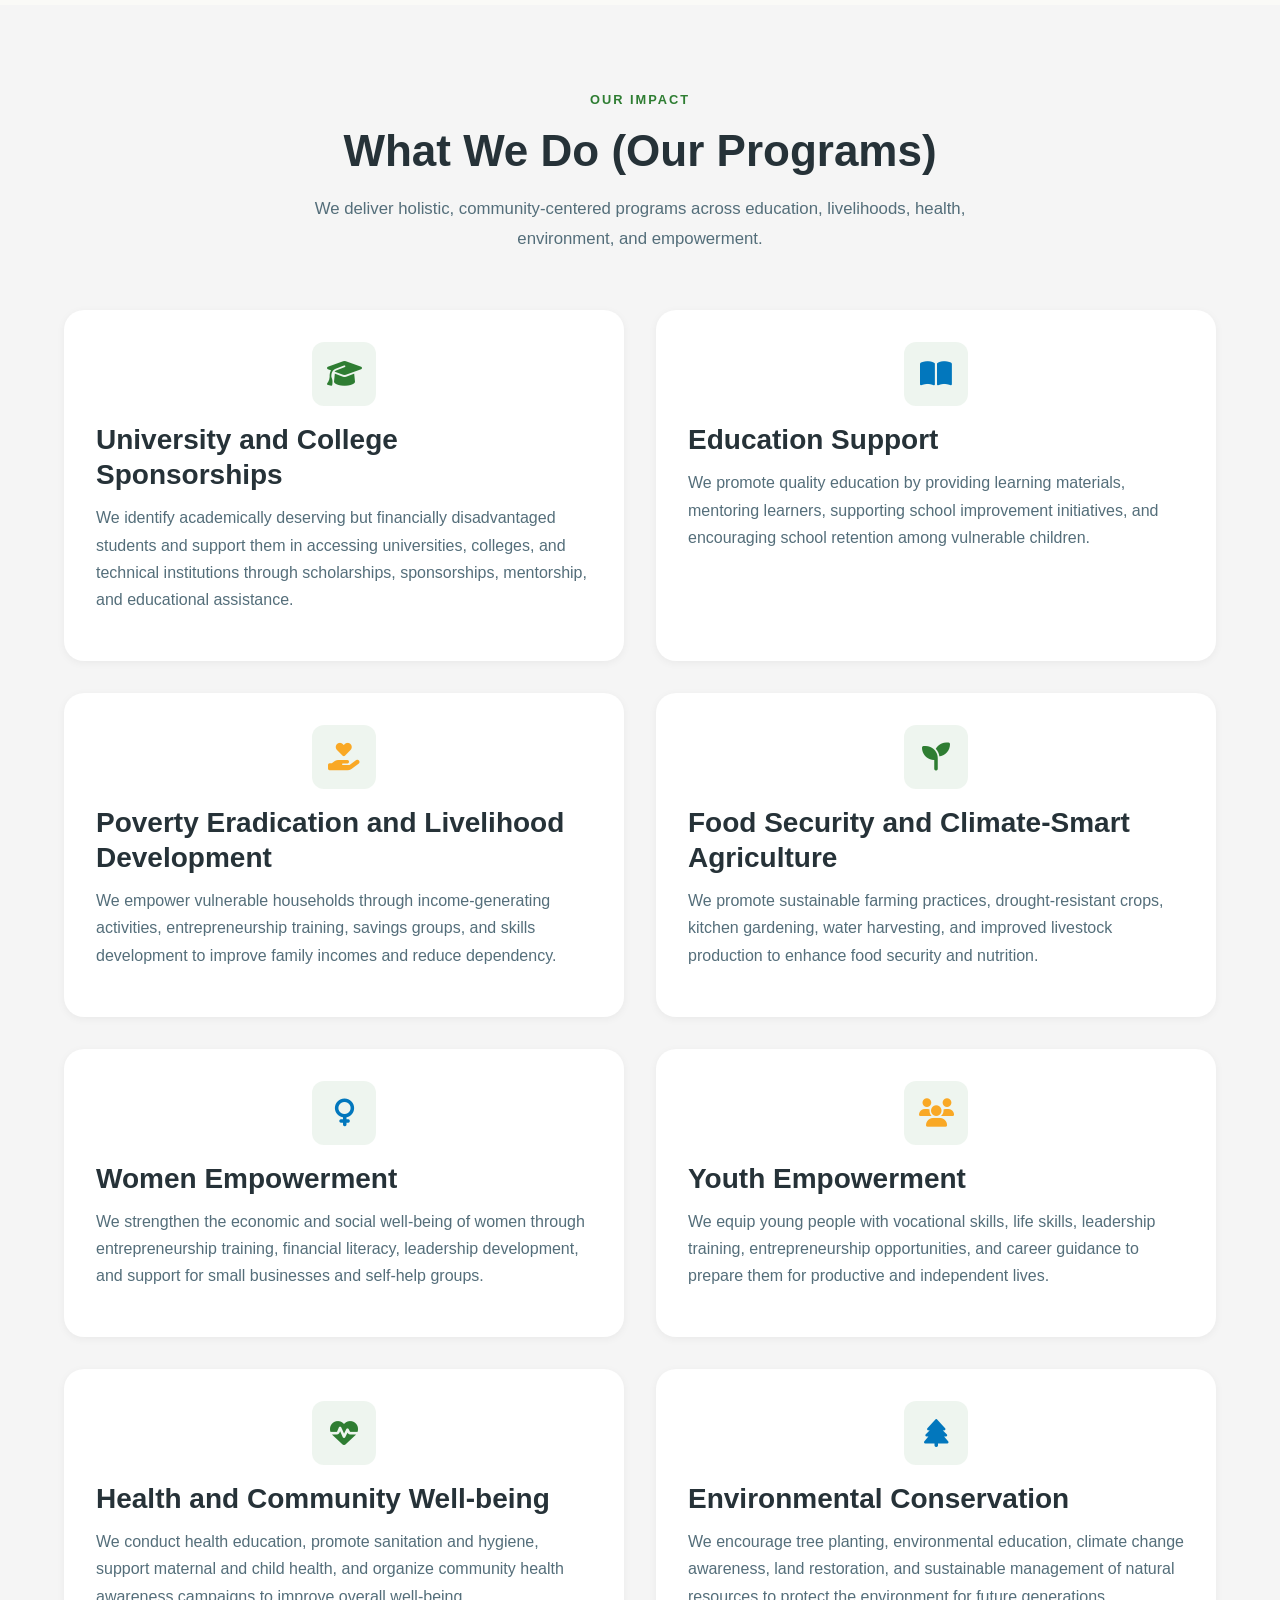
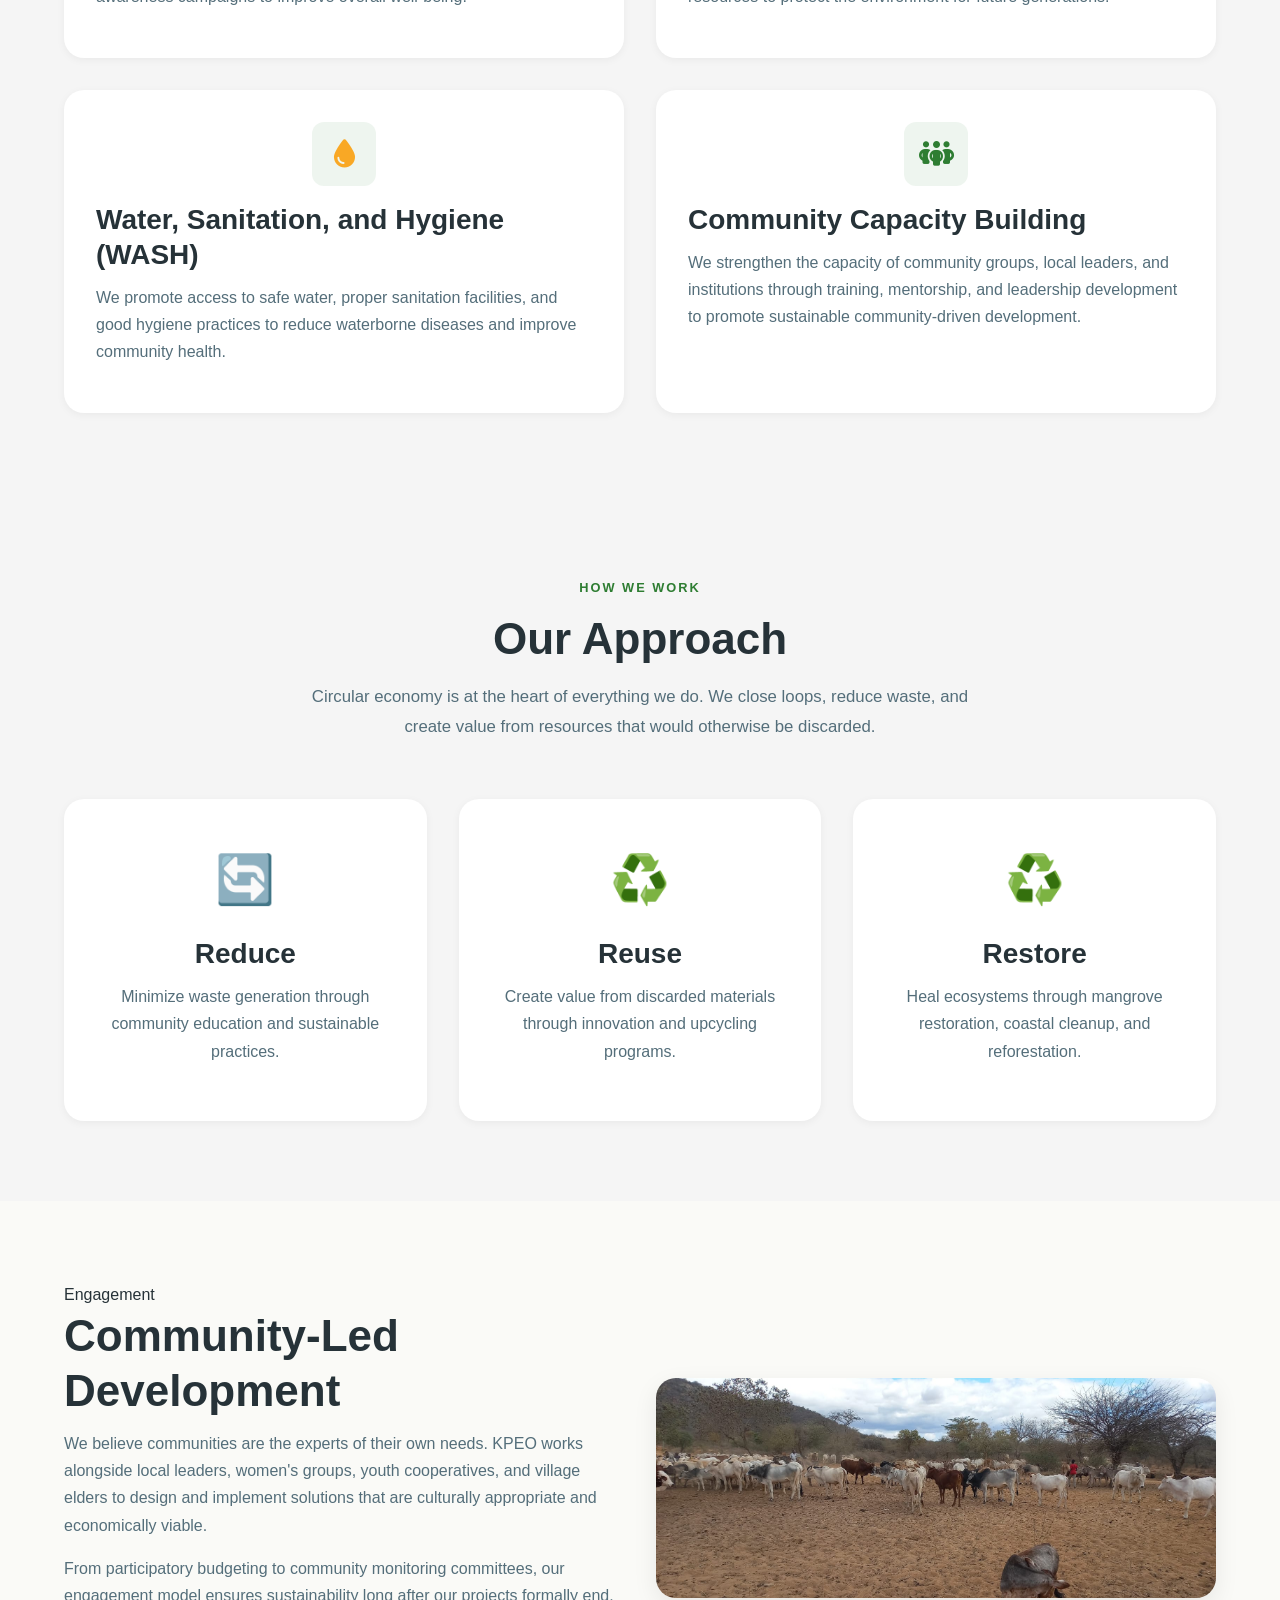
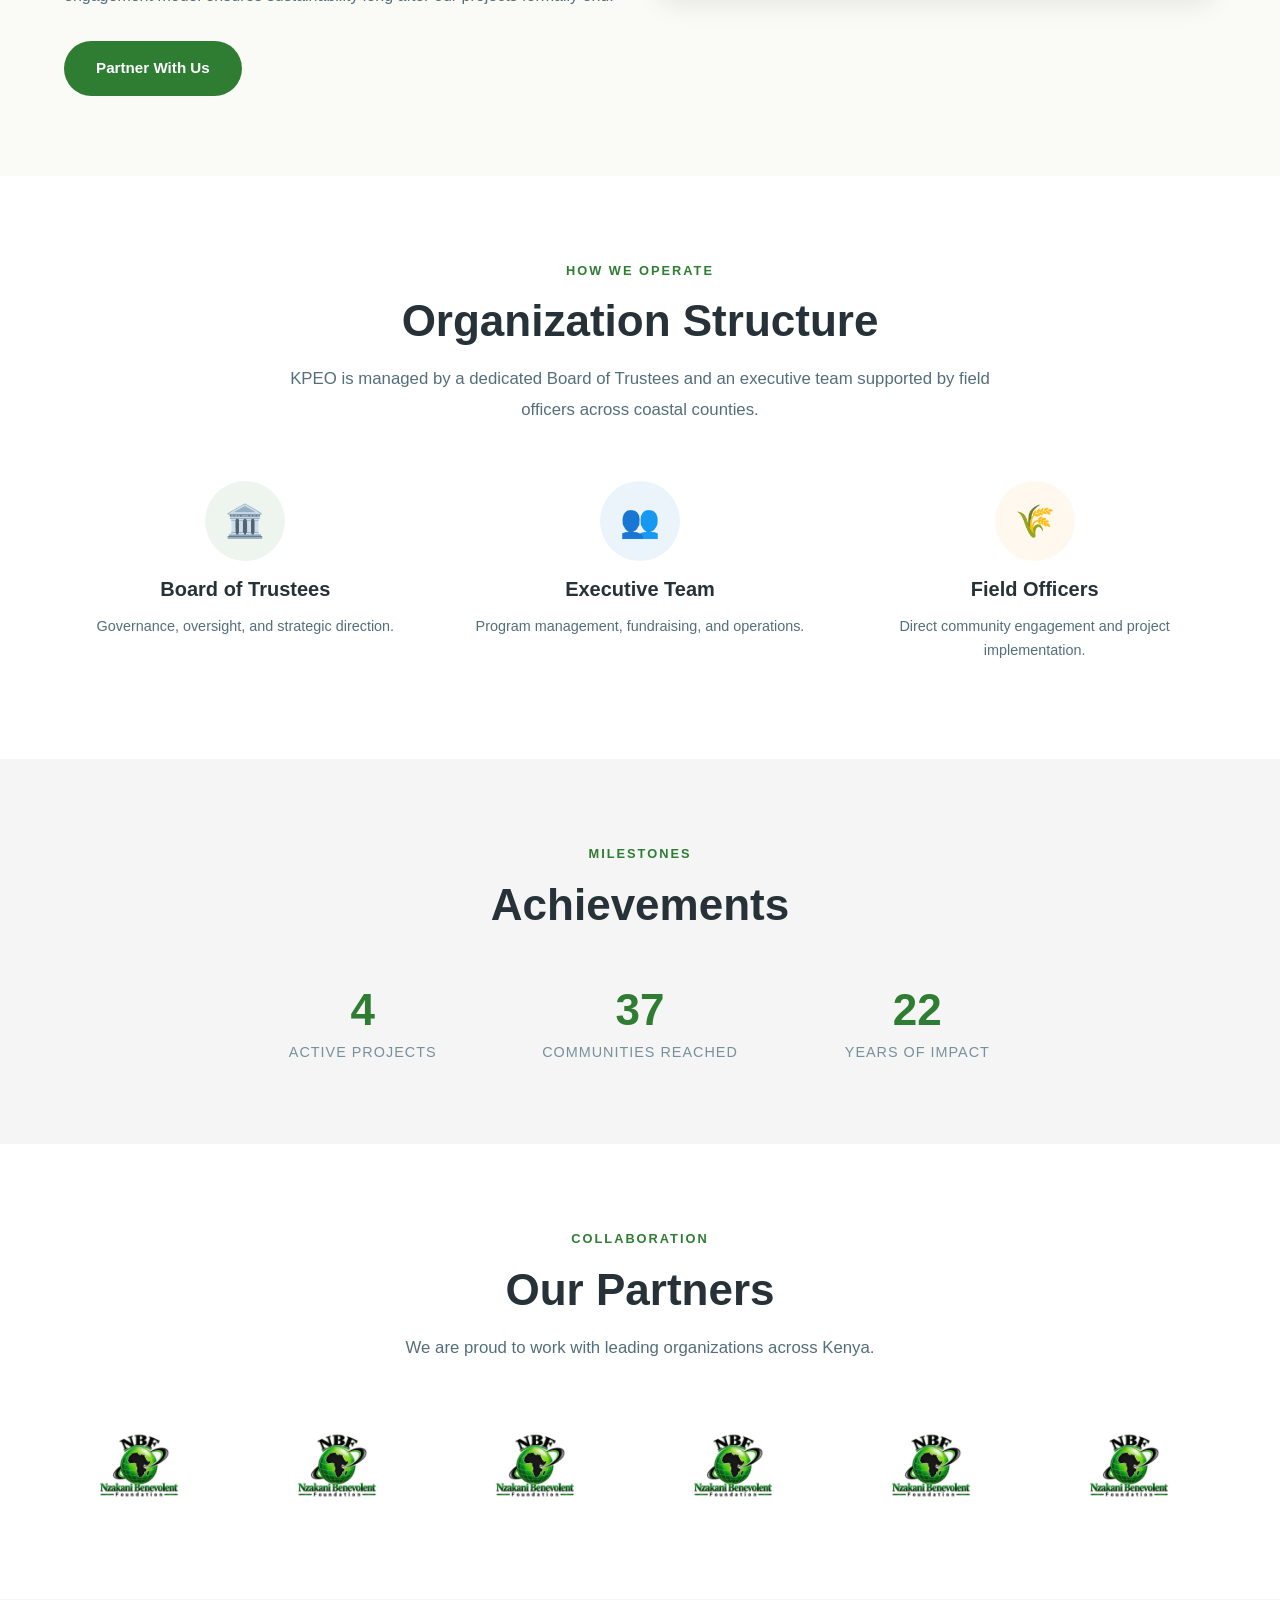
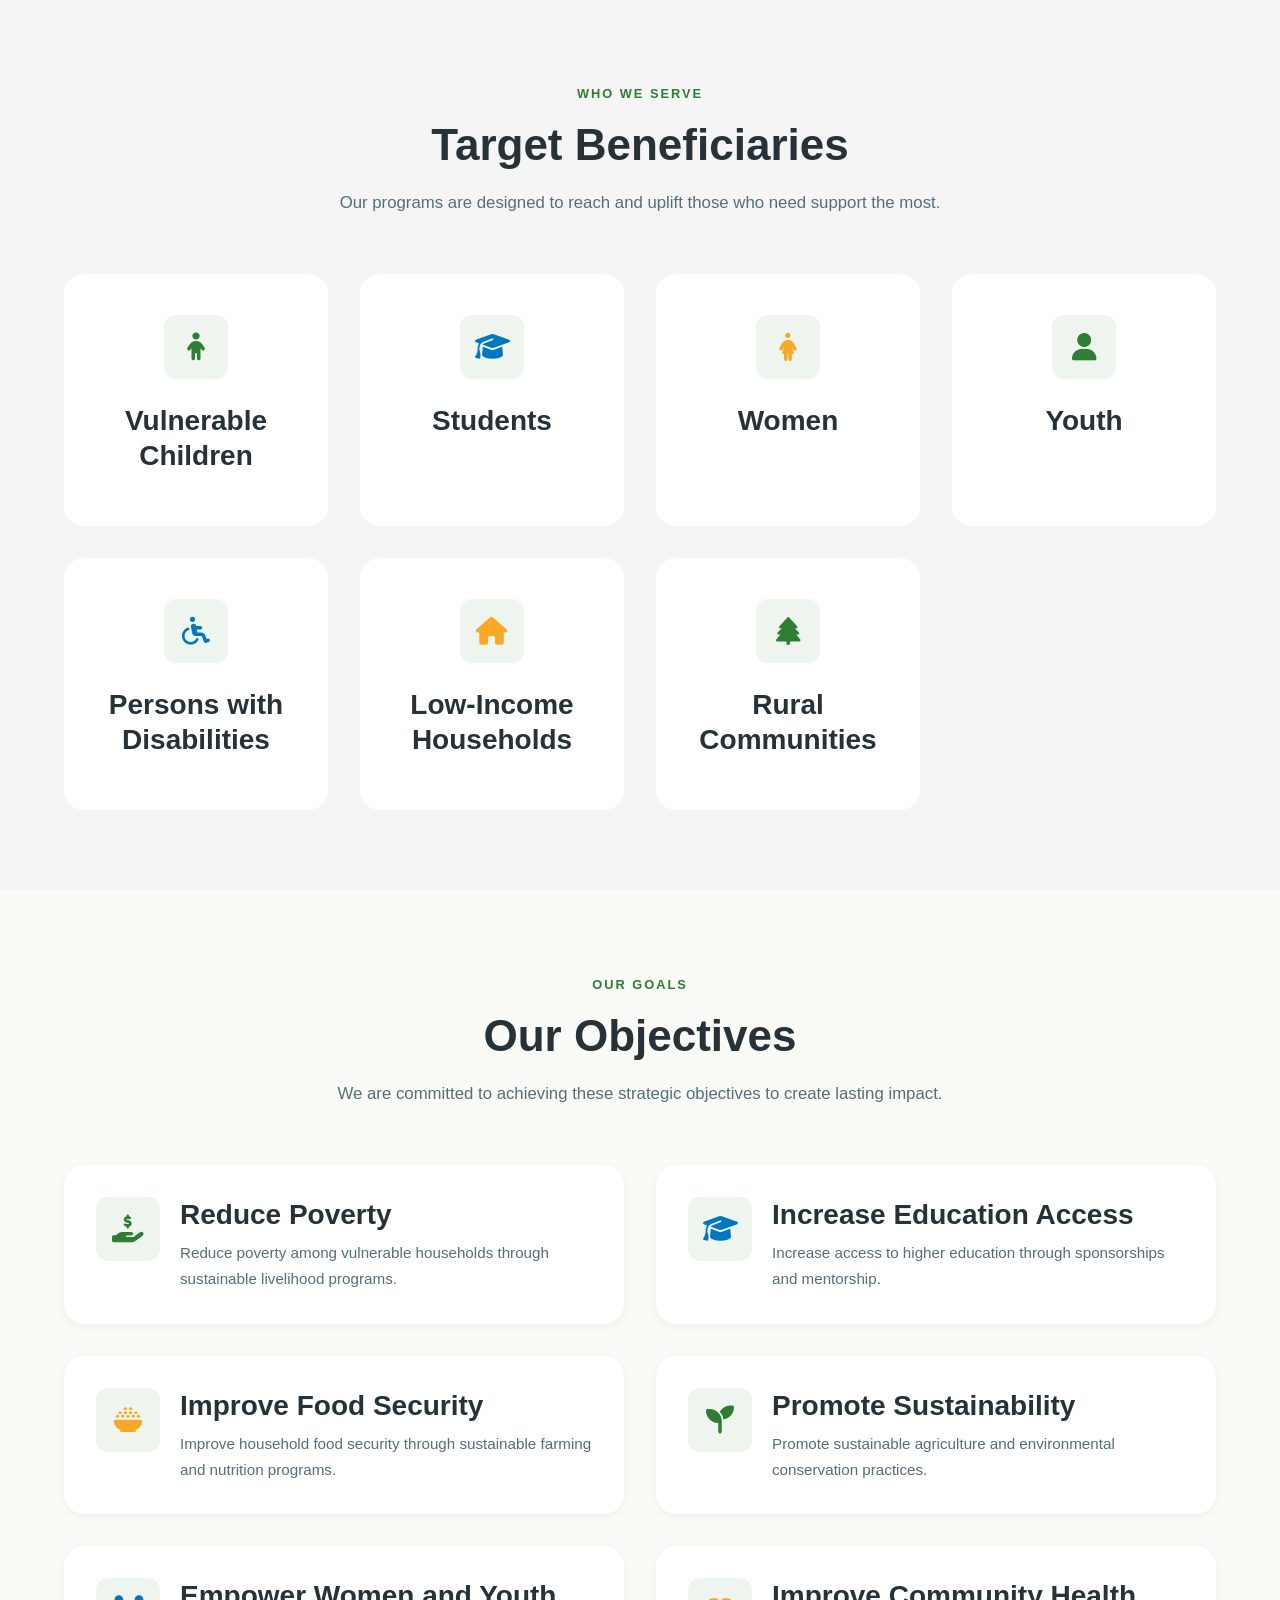
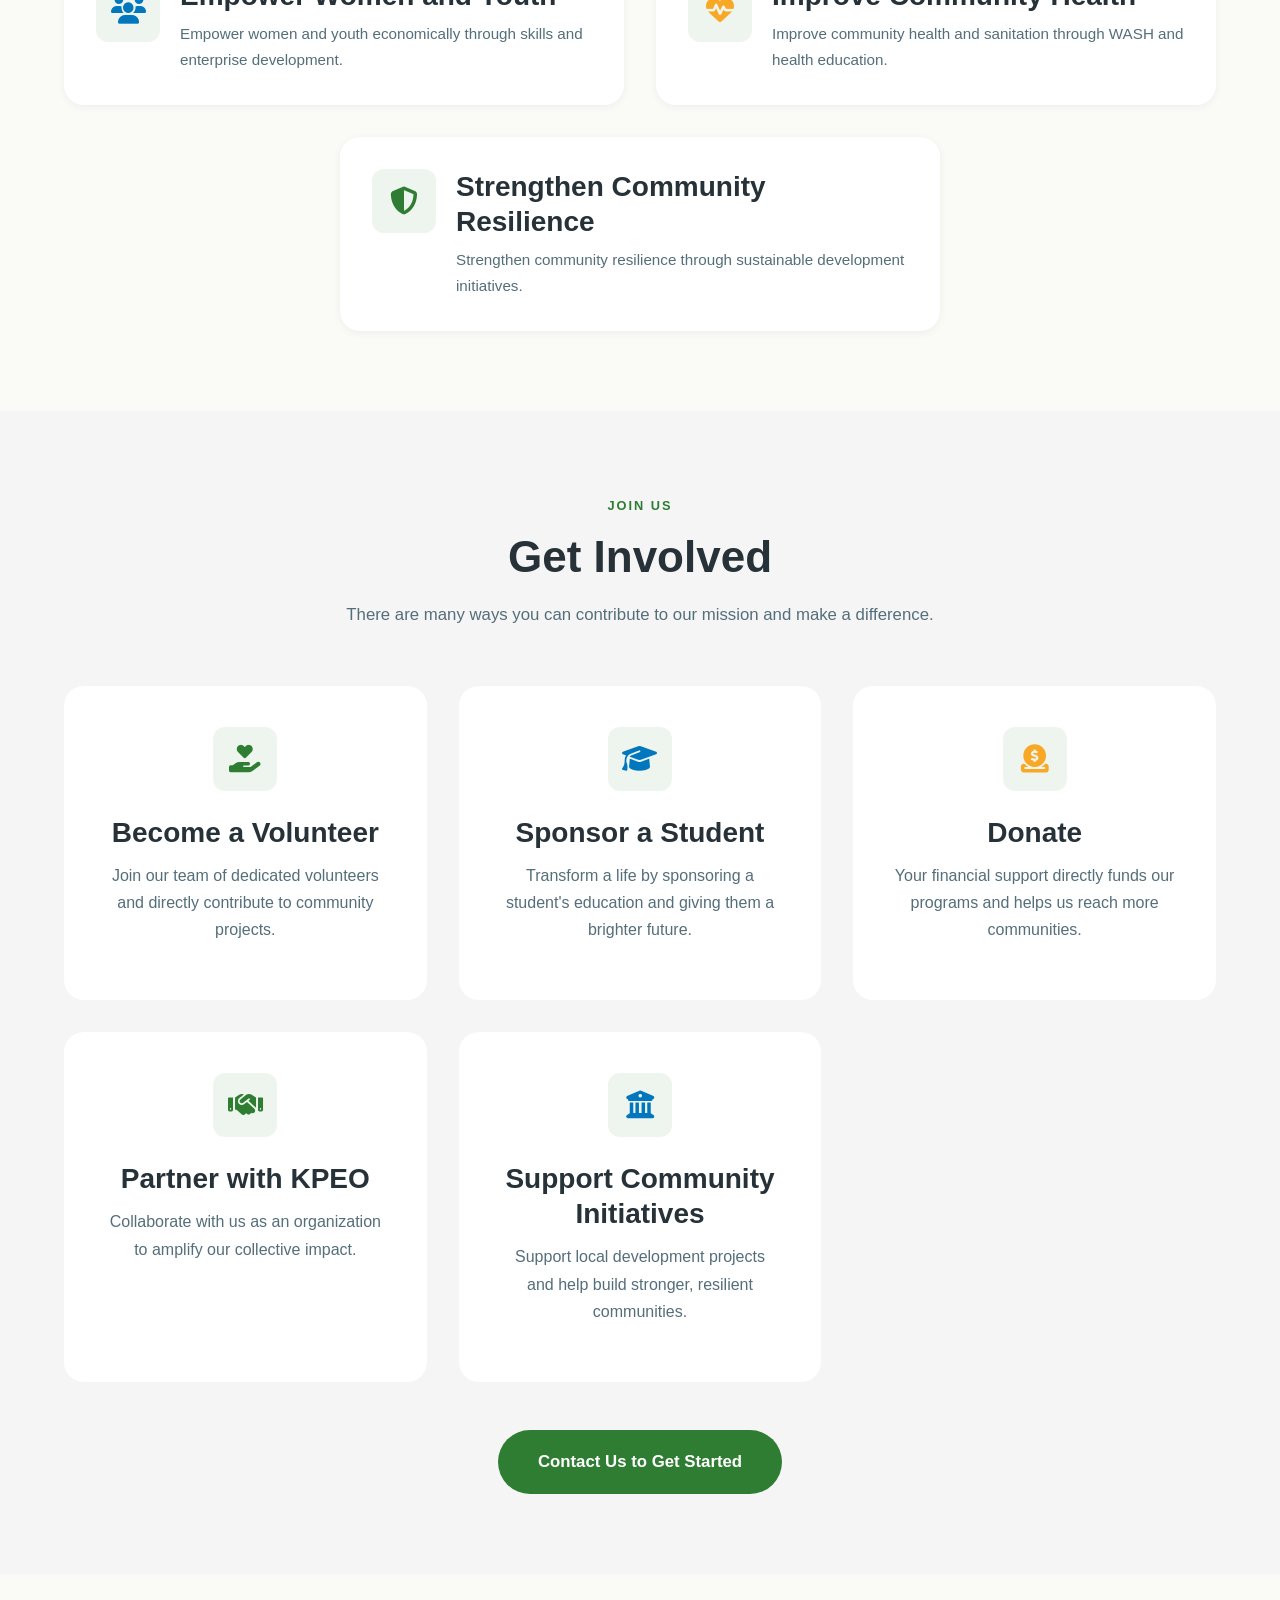
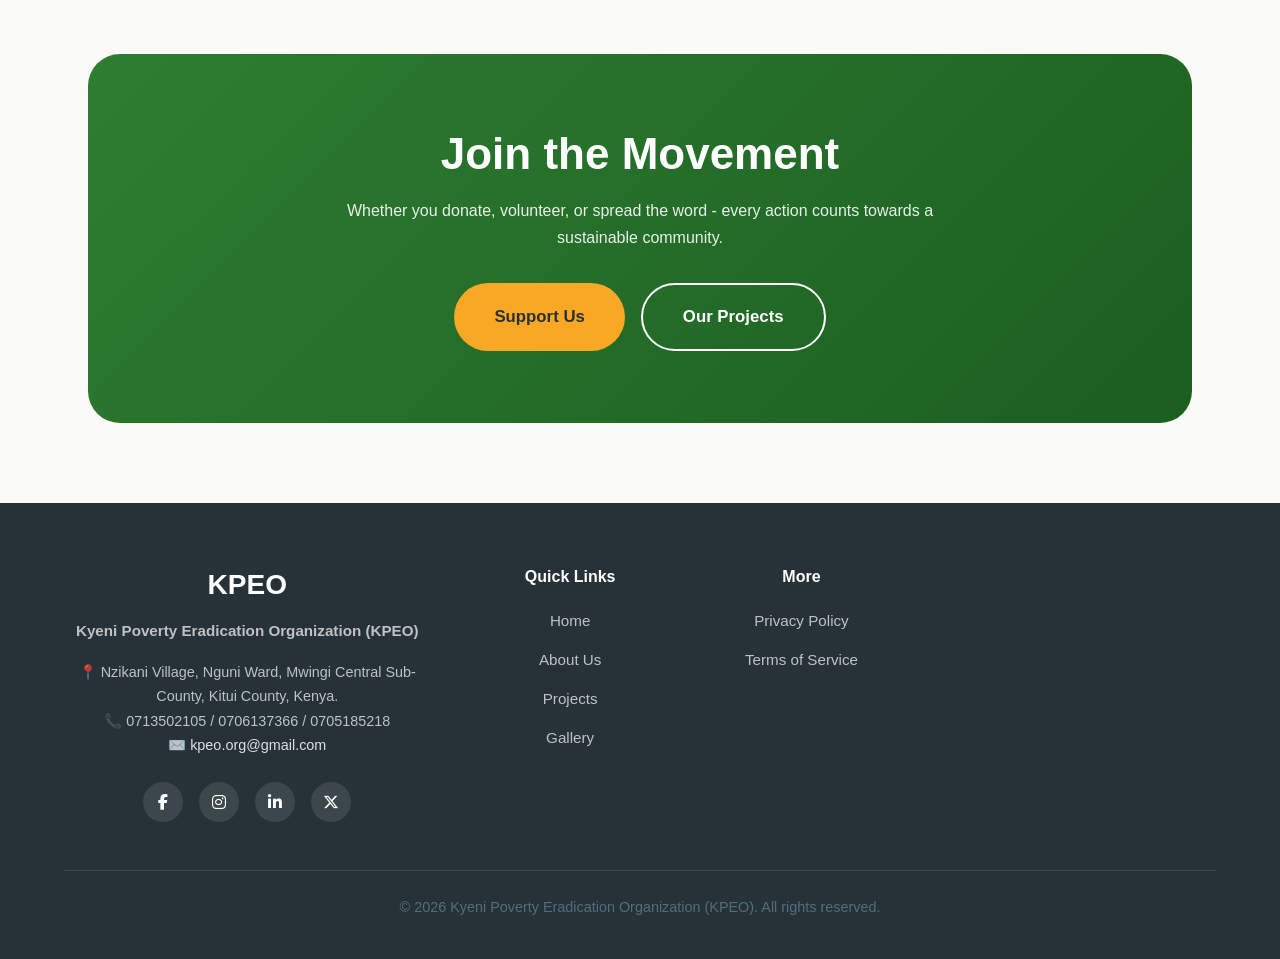
==== commit 0d229241: "Add robust fade-up animations for smooth scroll feel" ====
--- a/about.html
+++ b/about.html
@@ -54,6 +54,7 @@
     ]
   }
   </script>
+  <script>document.documentElement.classList.add('js');</script>
 </head>
 <body>
   <div class="loading-screen" aria-hidden="true">
--- a/css/responsive.css
+++ b/css/responsive.css
@@ -143,9 +143,16 @@
     overflow-x: hidden;
   }
 
-  /* Gallery masonry on mobile */
+  /* Gallery grid on mobile */
   .gallery-grid {
-    column-count: 1;
+    display: grid;
+    grid-template-columns: 1fr;
+    gap: 1.5rem;
+    column-count: unset;
+  }
+
+  .gallery-item {
+    margin-bottom: 0;
   }
 
   /* Filter buttons scroll */
--- a/css/animations.css
+++ b/css/animations.css
@@ -118,31 +118,33 @@
   100% { transform: translateX(-50%); }
 }
 
-/* Animation Utility Classes */
-.animate-fade-in {
-  opacity: 0;
-  transition: opacity 0.6s ease, transform 0.6s ease;
-}
-
-.animate-fade-up {
+/* Animation Utility Classes
+   Hidden state is gated behind .js so that if JavaScript fails to load,
+   all content remains fully visible (progressive enhancement). */
+.js .animate-fade-in {
+  opacity: 0;
+  transition: opacity 0.6s ease, transform 0.6s ease;
+}
+
+.js .animate-fade-up {
   opacity: 0;
   transform: translateY(30px);
   transition: opacity 0.6s ease, transform 0.6s ease;
 }
 
-.animate-fade-left {
+.js .animate-fade-left {
   opacity: 0;
   transform: translateX(-40px);
   transition: opacity 0.6s ease, transform 0.6s ease;
 }
 
-.animate-fade-right {
+.js .animate-fade-right {
   opacity: 0;
   transform: translateX(40px);
   transition: opacity 0.6s ease, transform 0.6s ease;
 }
 
-.animate-zoom {
+.js .animate-zoom {
   opacity: 0;
   transform: scale(0.95);
   transition: opacity 0.6s ease, transform 0.6s ease;
@@ -228,6 +230,19 @@
   }
 }
 
+/* Respect users who prefer reduced motion */
+@media (prefers-reduced-motion: reduce) {
+  .js .animate-fade-in,
+  .js .animate-fade-up,
+  .js .animate-fade-left,
+  .js .animate-fade-right,
+  .js .animate-zoom {
+    opacity: 1 !important;
+    transform: none !important;
+    transition: none !important;
+  }
+}
+
 /* Marquee */
 .marquee-container {
   overflow: hidden;
